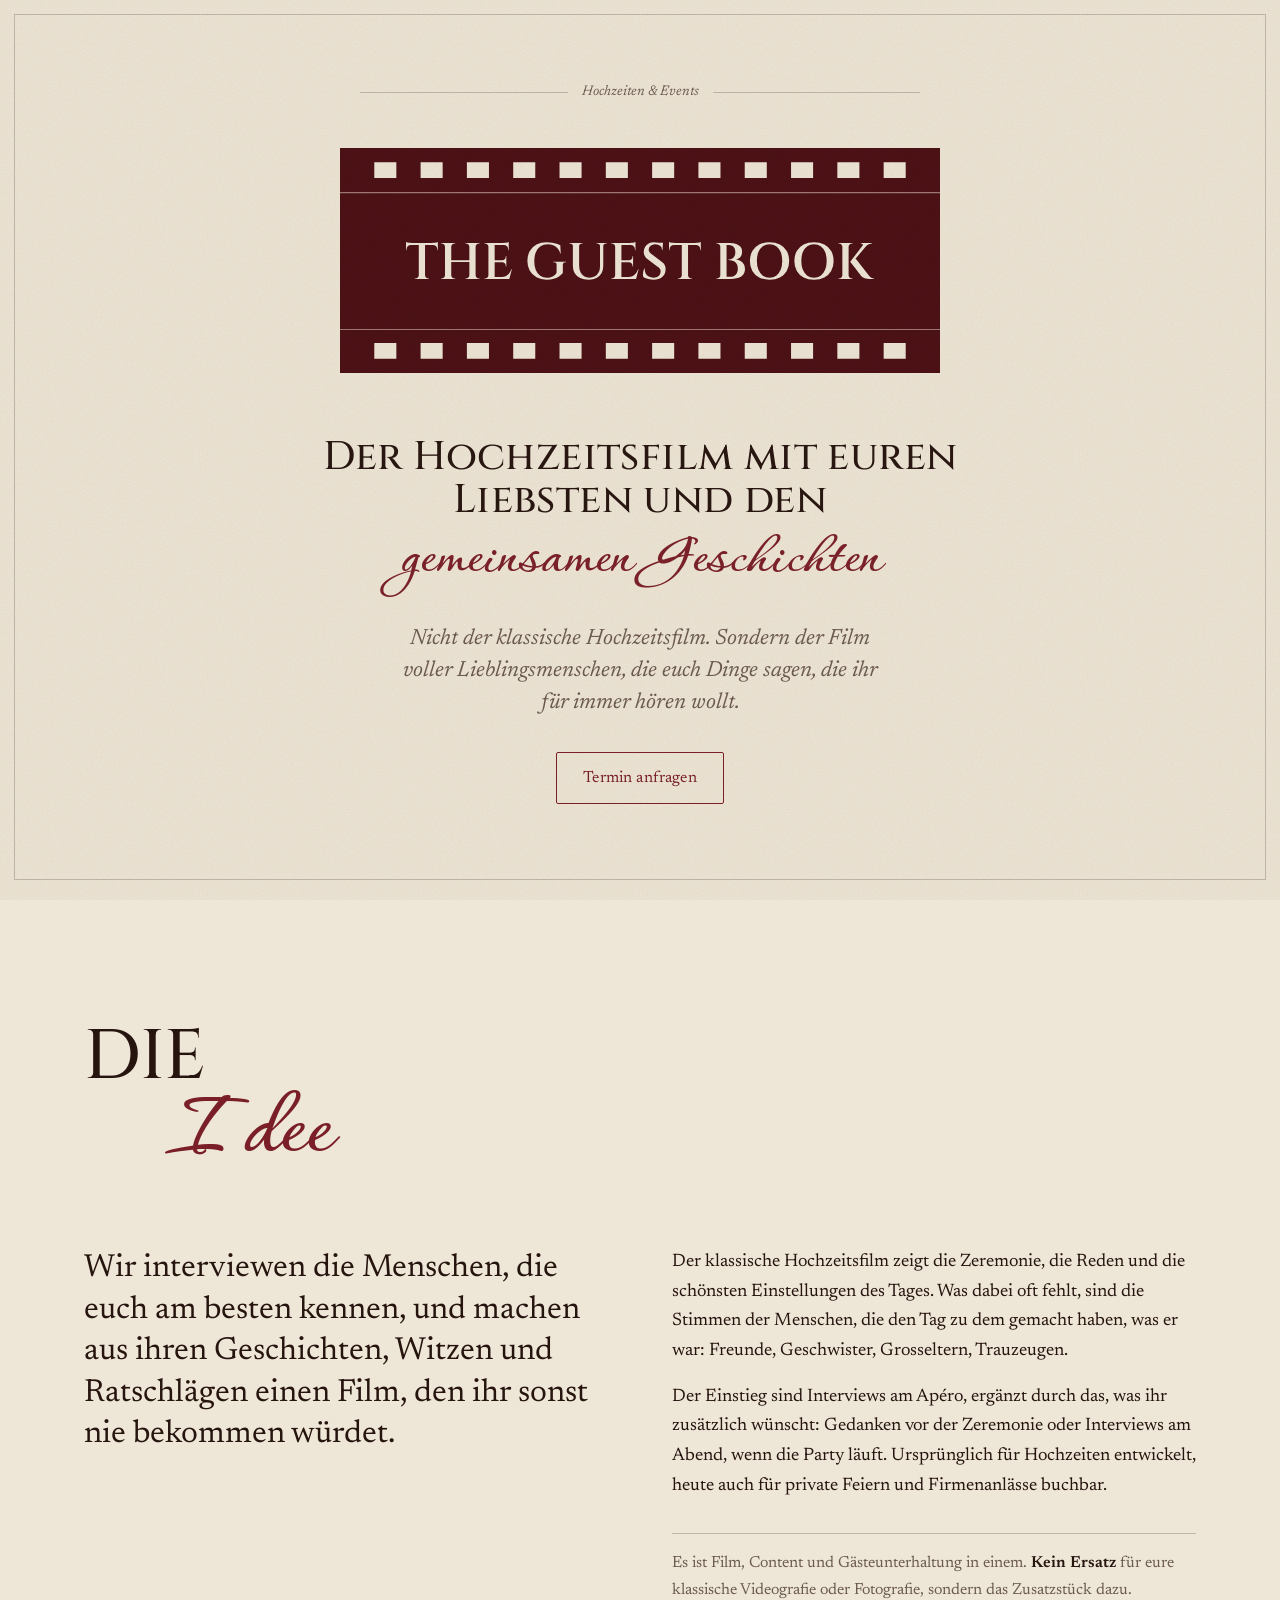
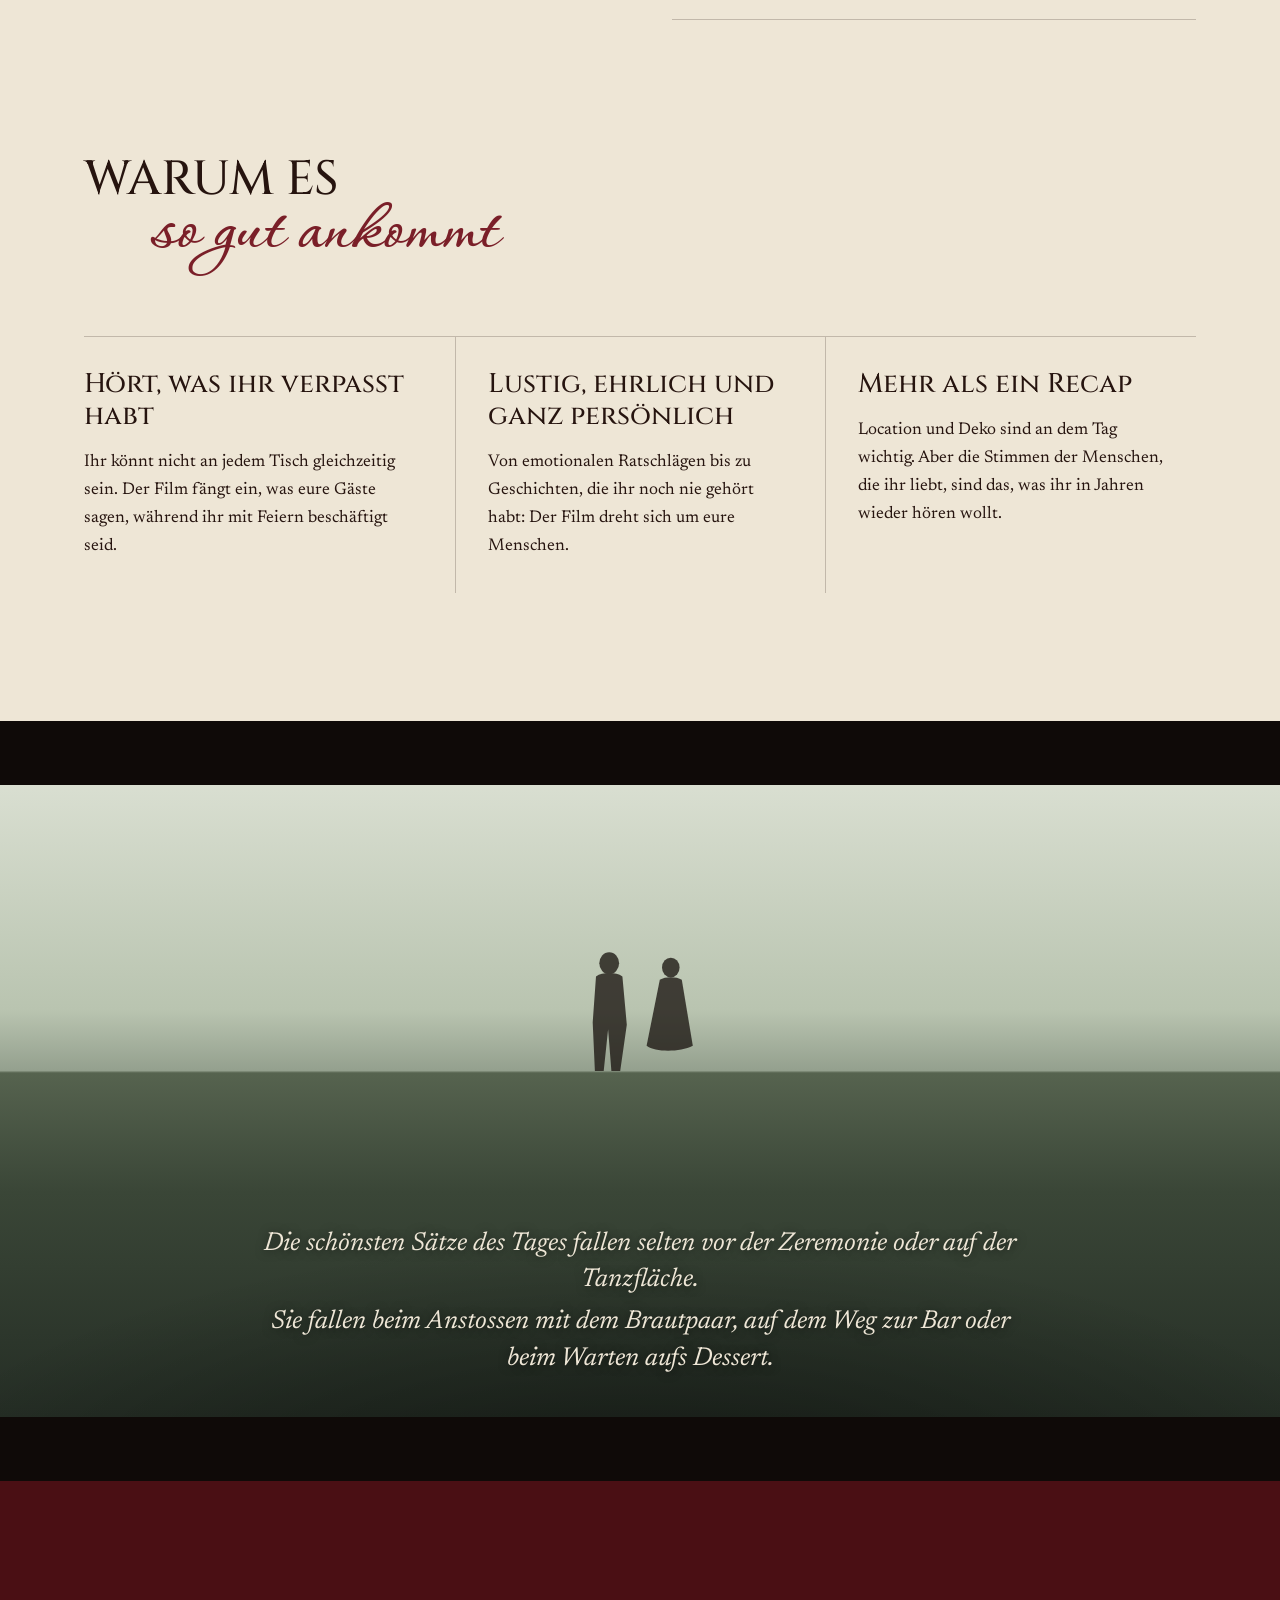
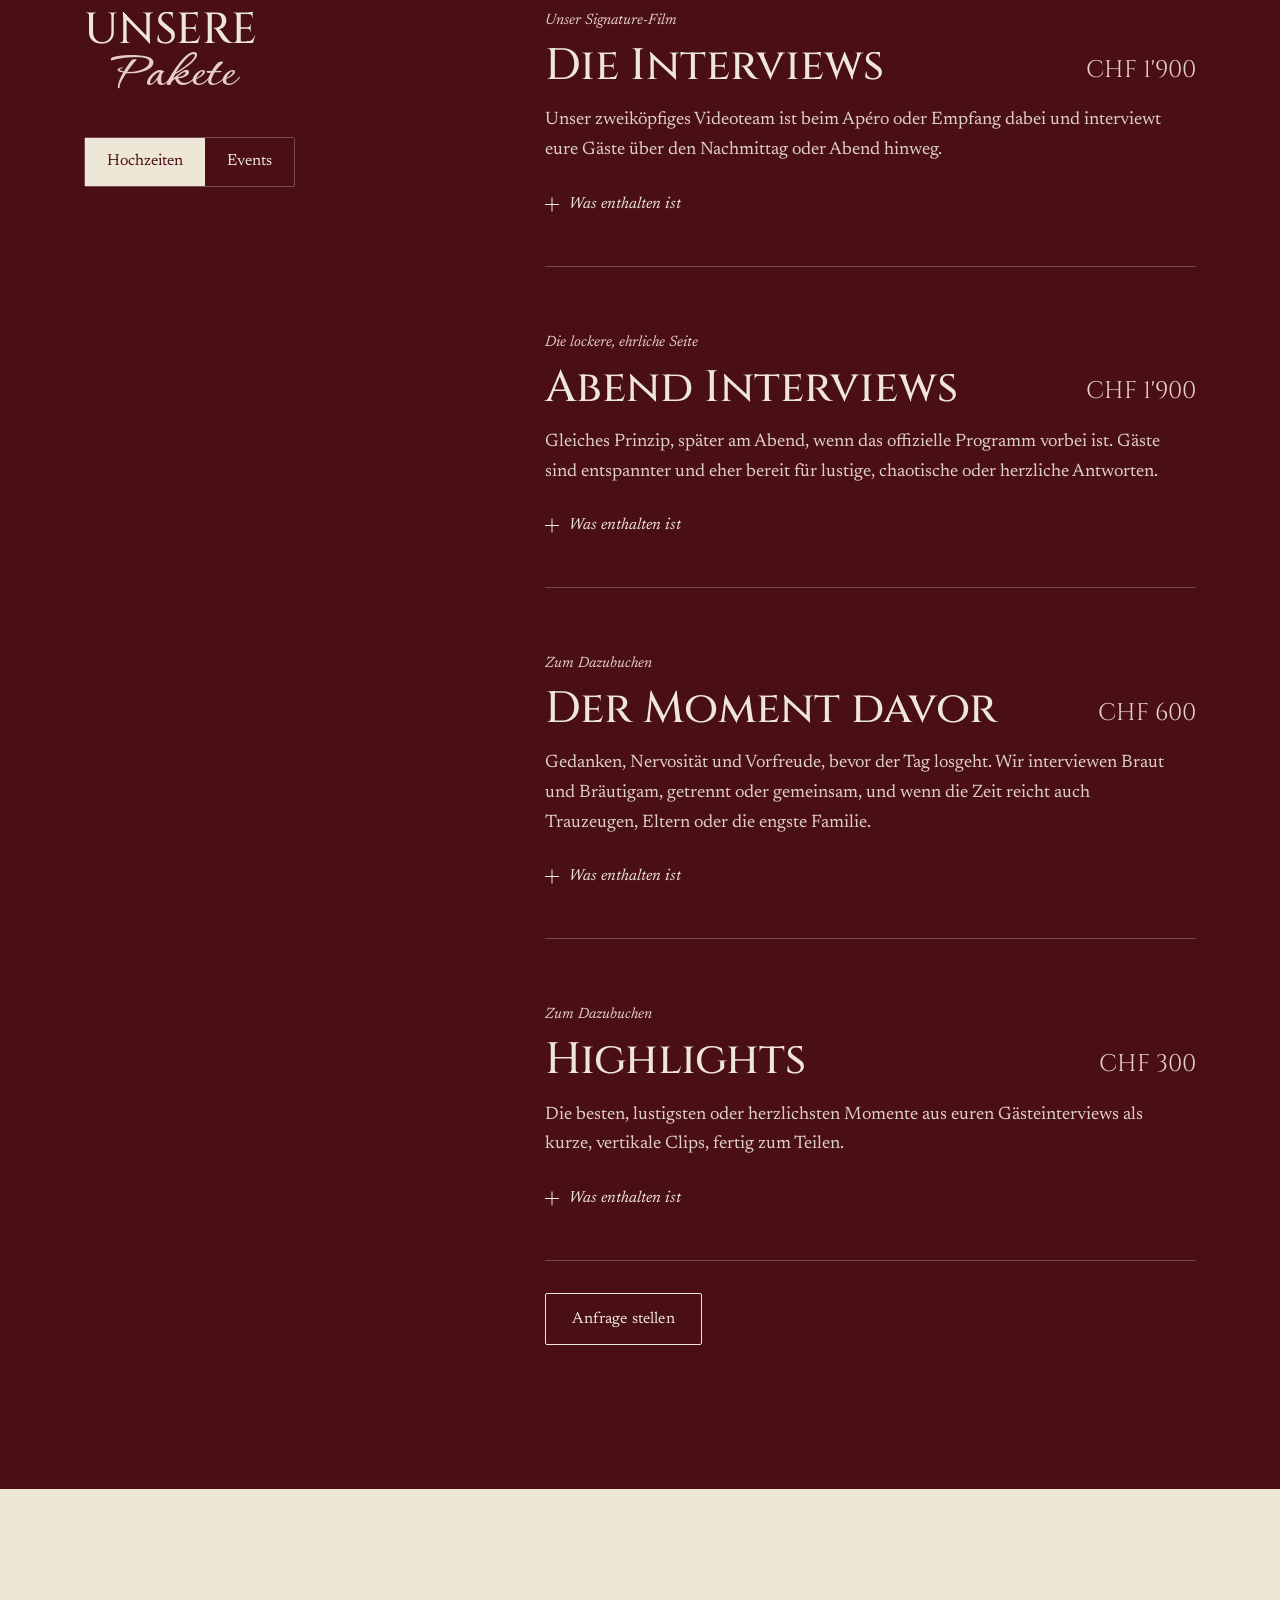
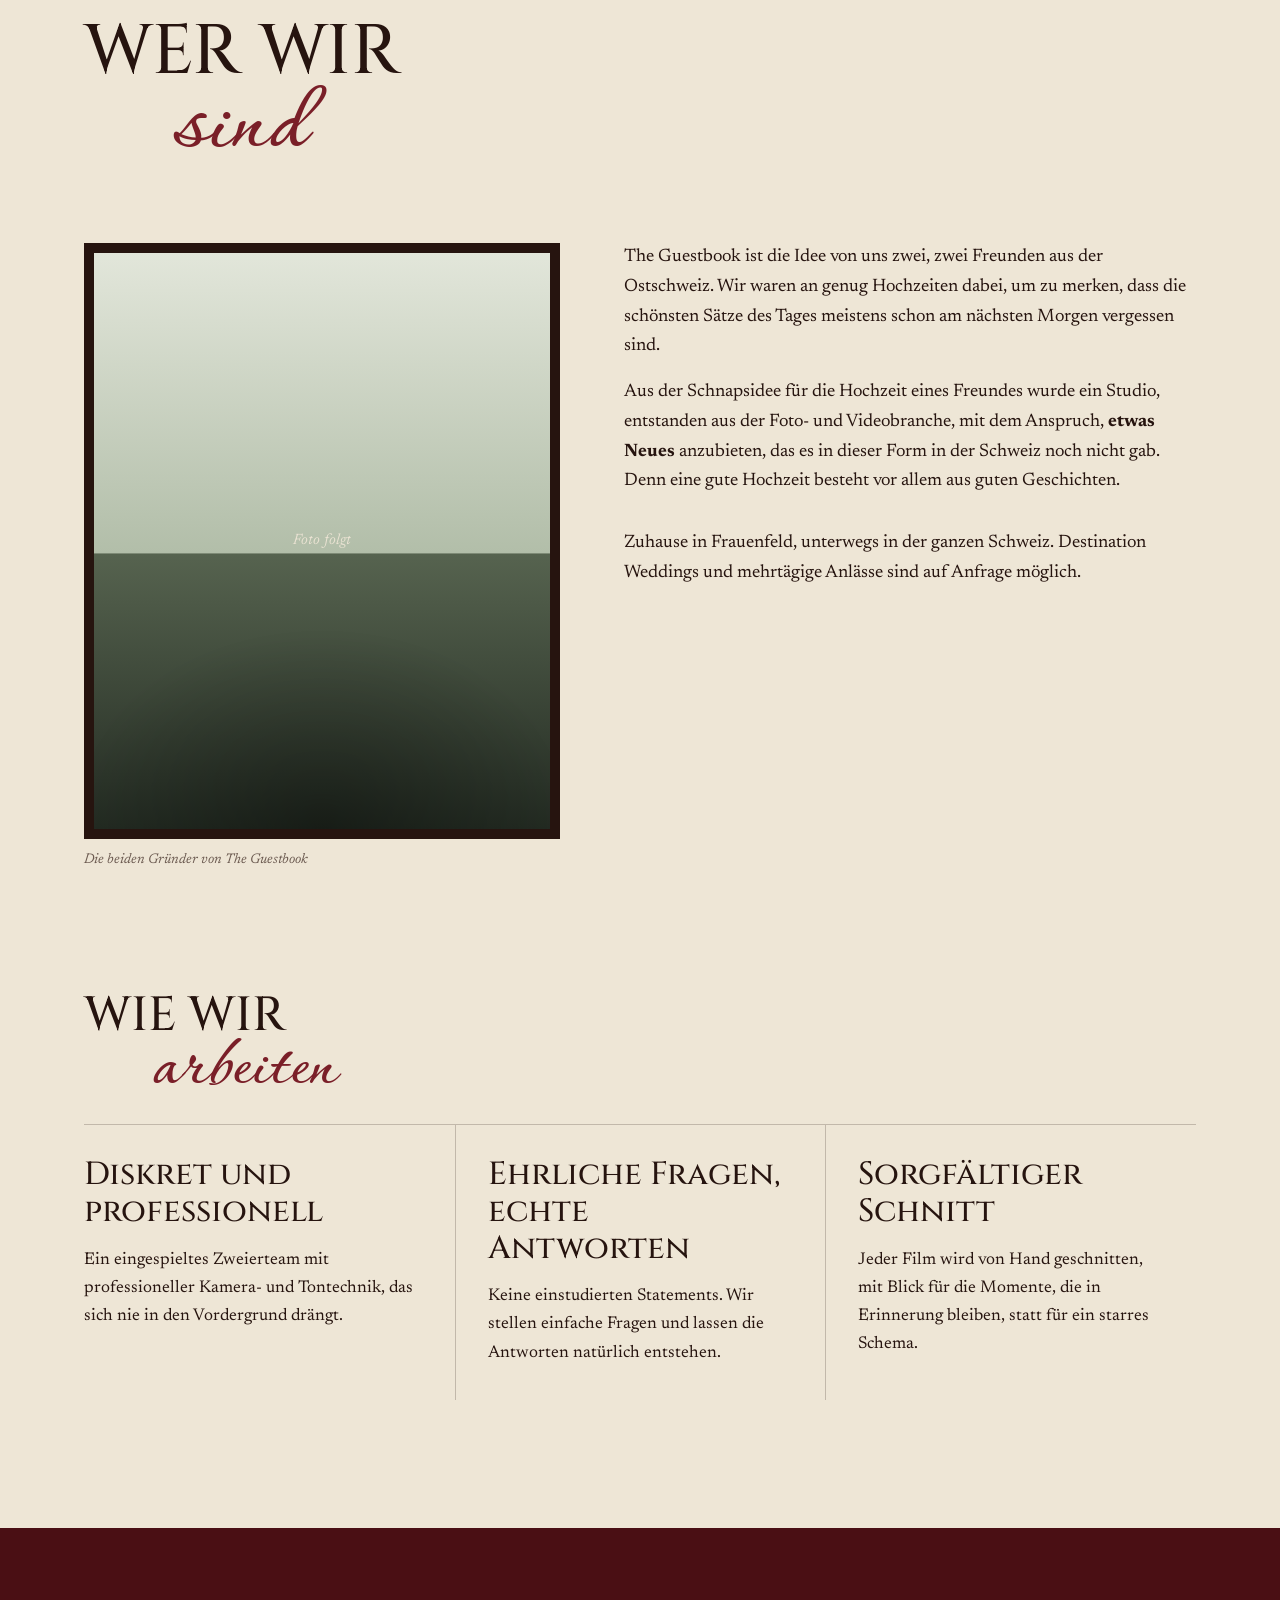
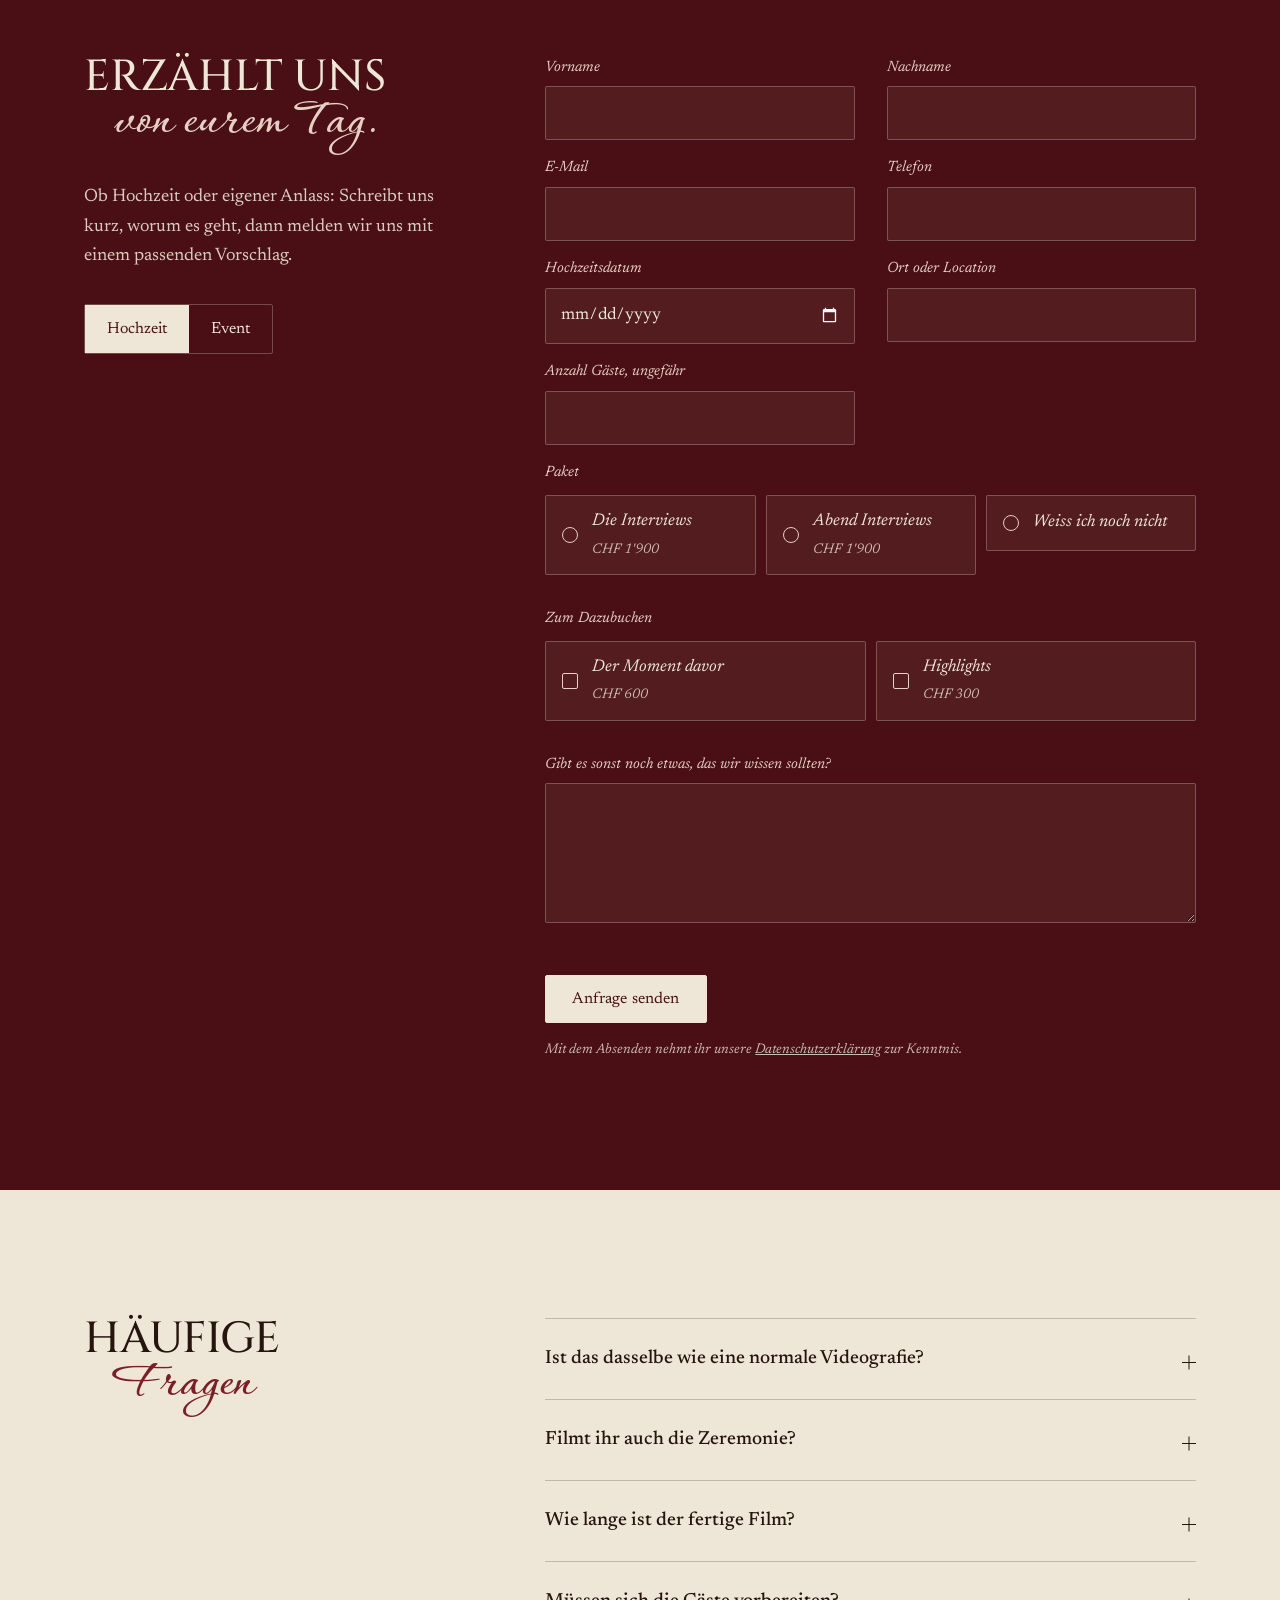
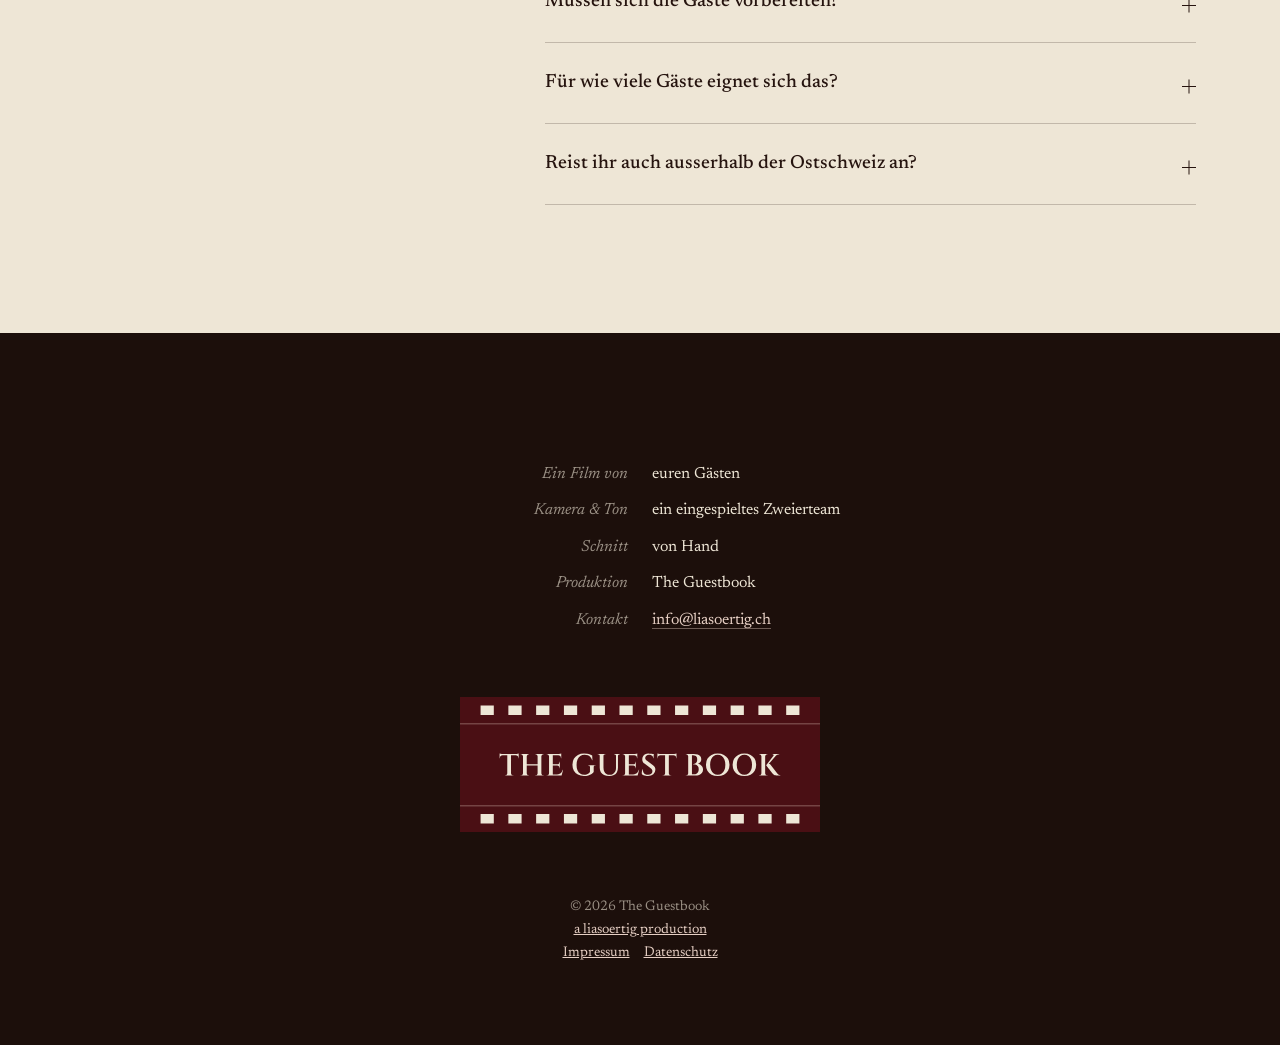
==== index.html @ ca5cf065 "d" ====
<!doctype html>
<html lang="de-CH">
<head>
<meta charset="utf-8">
<meta name="viewport" content="width=device-width, initial-scale=1, viewport-fit=cover">
<title>The Guestbook | Der Hochzeitsfilm mit euren Liebsten und den gemeinsamen Geschichten</title>
<meta name="description" content="Nicht der klassische Hochzeitsfilm. Sondern der Film voller Lieblingsmenschen, die euch Dinge sagen, die ihr für immer hören wollt. Gästeinterviews an Hochzeiten und Events aus Frauenfeld.">
<link rel="icon" href="/favicon.svg" type="image/svg+xml">
<link rel="icon" href="/favicon-32.png" type="image/png" sizes="32x32">
<link rel="apple-touch-icon" href="/apple-touch-icon.png">
<link rel="manifest" href="/site.webmanifest">
<meta name="theme-color" content="#4A0F14">
<link rel="canonical" href="https://theguestbook.ch/">
<script type="application/ld+json">{"@context": "https://schema.org", "@type": "ProfessionalService", "name": "The Guestbook", "description": "Gästeinterview-Filme für Hochzeiten und Events in der ganzen Schweiz.", "url": "https://theguestbook.ch/", "logo": "https://theguestbook.ch/logo-filmstreifen.svg", "image": "https://theguestbook.ch/og-image.png", "email": "info@liasoertig.ch", "telephone": "+41 79 932 95 26", "address": {"@type": "PostalAddress", "streetAddress": "Hanfäckerstrasse 10", "postalCode": "8500", "addressLocality": "Frauenfeld", "addressRegion": "TG", "addressCountry": "CH"}, "areaServed": {"@type": "Country", "name": "Schweiz"}, "priceRange": "CHF 300 bis 1'900", "founder": {"@type": "Person", "name": "Lias Oertig"}, "makesOffer": [{"@type": "Offer", "name": "Die Interviews", "price": "1900", "priceCurrency": "CHF"}, {"@type": "Offer", "name": "Abend Interviews", "price": "1900", "priceCurrency": "CHF"}, {"@type": "Offer", "name": "Der Moment davor", "price": "600", "priceCurrency": "CHF"}, {"@type": "Offer", "name": "Privates Event", "price": "1900", "priceCurrency": "CHF"}, {"@type": "Offer", "name": "Firmen Event", "price": "1900", "priceCurrency": "CHF"}, {"@type": "Offer", "name": "Highlights", "price": "300", "priceCurrency": "CHF"}]}</script>
<meta property="og:type" content="website">
<meta property="og:url" content="https://theguestbook.ch/">
<meta property="og:title" content="The Guestbook | Der Hochzeitsfilm mit euren Liebsten">
<meta property="og:description" content="Nicht der klassische Hochzeitsfilm. Sondern der Film voller Lieblingsmenschen, die euch Dinge sagen, die ihr für immer hören wollt.">
<meta property="og:image" content="https://theguestbook.ch/og-image.png">
<meta property="og:image:width" content="1200">
<meta property="og:image:height" content="630">
<meta property="og:image:alt" content="The Guestbook Logo, Filmstreifen in Bordeaux">
<meta name="twitter:card" content="summary_large_image">
<meta name="twitter:image" content="https://theguestbook.ch/og-image.png">
<style>
@font-face{font-family:"Cinzel";src:url("/fonts/cinzel.woff2") format("woff2");font-weight:400 900;font-style:normal;font-display:swap}
@font-face{font-family:"Corinthia";src:url("/fonts/corinthia-bold.woff2") format("woff2");font-weight:700;font-style:normal;font-display:swap}
@font-face{font-family:"Newsreader";src:url("/fonts/newsreader.woff2") format("woff2");font-weight:300 700;font-style:normal;font-display:swap}
@font-face{font-family:"Newsreader";src:url("/fonts/newsreader-italic.woff2") format("woff2");font-weight:300 700;font-style:italic;font-display:swap}
</style>
<style>
:root{
  --bordeaux:#4A0F14; --wein:#7A1F28; --papier:#EEE6D6; --papier-tief:#E2D6C0;
  --tinte:#26140F; --muted:#6B5A50; --moos:#5E6E5C; --salbei:#94A08E; --blush:#E6CFC4;
  --hairline:rgba(38,20,15,.22); --hairline-hell:rgba(238,230,214,.28);
  --himmel-oben:#B9C4B3; --abspann:#1C0F0B;
  --f-display:"Cinzel","Trajan Pro",Georgia,serif;
  --f-script:"Corinthia","Snell Roundhand",cursive;
  --f-text:"Newsreader",Georgia,serif;
  --s1:8px; --s2:16px; --s3:32px; --s4:64px; --s5:128px;
  --rand:clamp(24px,5vw,64px);
  box-sizing:border-box;
  padding-top:env(safe-area-inset-top,0px);
  padding-bottom:env(safe-area-inset-bottom,0px);
}
@media (prefers-color-scheme:dark){
  :root:not([data-theme="light"]){ --papier:#E8DFCD; --papier-tief:#DACDB5; }
}
:root[data-theme="dark"]{ --papier:#E8DFCD; --papier-tief:#DACDB5; }
*,*::before,*::after{box-sizing:inherit}
html{scroll-behavior:smooth;scroll-padding-top:env(safe-area-inset-top,0px);
  background:linear-gradient(to bottom,var(--bordeaux) 0 50%,var(--abspann) 50% 100%)}
/* Grundfarbe Bordeaux: Safari färbt damit die Statusleiste ein, auch ganz oben. Der Inhalt selbst liegt auf Papier */
body{margin:0;background:var(--bordeaux);color:var(--tinte);
  font-family:var(--f-text);font-size:18px;line-height:1.65;font-optical-sizing:auto;
  -webkit-font-smoothing:antialiased;text-rendering:optimizeLegibility}
main{background:var(--papier)}
img{max-width:100%;display:block}
a{color:inherit}
p{margin:0 0 var(--s2)}
:focus-visible{outline:2px solid var(--wein);outline-offset:3px}
.dunkel :focus-visible{outline-color:var(--blush)}
@media (prefers-reduced-motion:reduce){html{scroll-behavior:auto}*{animation:none!important;transition:none!important}}

/* Filmkorn über der ganzen Seite. Echtes Element statt body::after: Safari ordnet Pseudo-Elemente beim Prüfen des oberen Rands dem body zu und färbt die Statusleiste dann papierfarben statt bordeaux */
.korn{position:fixed;inset:0;pointer-events:none;z-index:50;opacity:.09;
  background-image:url("data:image/svg+xml,%3Csvg xmlns='http://www.w3.org/2000/svg' width='220' height='220'%3E%3Cfilter id='n'%3E%3CfeTurbulence type='fractalNoise' baseFrequency='.85' numOctaves='3' stitchTiles='stitch'/%3E%3CfeColorMatrix values='0 0 0 0 .15 0 0 0 0 .08 0 0 0 0 .06 0 0 0 .9 0'/%3E%3C/filter%3E%3Crect width='100%25' height='100%25' filter='url(%23n)'/%3E%3C/svg%3E");
}
@keyframes korn{0%{transform:translate(0,0)}25%{transform:translate(-3%,2%)}50%{transform:translate(2%,-3%)}75%{transform:translate(-2%,-1%)}100%{transform:translate(0,0)}}

.wrap{max-width:1180px;margin:0 auto;padding:0 var(--rand)}
.schmal{max-width:68ch}

/* Titel-System: Cinzel-Zeile plus Skript-Antwort */
.titel{margin:0 0 var(--s4);font-weight:inherit}
.titel .caps{display:block;font-family:var(--f-display);font-weight:500;text-transform:uppercase;
  font-size:clamp(30px,6.2vw,70px);line-height:1;letter-spacing:-.005em}
.titel .skript{display:block;font-family:var(--f-script);font-weight:400;color:var(--wein);
  font-size:clamp(48px,8.4vw,100px);line-height:1;margin-top:-.08em;padding-left:.9em}
.dunkel .titel .skript{color:var(--blush)}
.titel.mitte{text-align:center}.titel.mitte .skript{padding-left:0}

.label{font-style:italic;font-size:15px;color:var(--muted);margin:0 0 var(--s1)}
.dunkel .label{color:var(--blush)}
.dunkel{color:var(--papier)}

.btn{display:inline-flex;align-items:center;gap:var(--s1);min-height:48px;padding:12px 26px;border-radius:2px;
  font-family:var(--f-text);font-size:16px;letter-spacing:.01em;text-decoration:none;cursor:pointer;
  border:1px solid currentColor;background:transparent;color:var(--wein);transition:background .25s,color .25s}
.btn:hover{background:var(--wein);color:var(--papier);border-color:var(--wein)}
.dunkel .btn{color:var(--papier)}
.dunkel .btn:hover{background:var(--papier);color:var(--bordeaux);border-color:var(--papier)}
.btn.voll{background:var(--papier);color:var(--bordeaux);border-color:var(--papier)}
.btn.voll:hover{background:var(--blush);border-color:var(--blush)}

/* Navigation */
.nav{position:absolute;top:env(safe-area-inset-top,0px);left:0;right:0;z-index:5}
.nav .wrap{display:flex;align-items:center;justify-content:space-between;gap:var(--s2);padding-top:18px;padding-bottom:18px}
.nav-marke{font-family:var(--f-display);font-size:17px;text-decoration:none;color:var(--tinte);white-space:nowrap}
.nav-marke i{font-family:var(--f-script);font-style:normal;font-size:1.15em;color:var(--wein)}
.nav ul{list-style:none;display:flex;gap:clamp(14px,3vw,36px);margin:0;padding:0;font-size:15px}
.nav a{text-decoration:none}
.nav ul a{color:var(--tinte);padding:6px 0;border-bottom:1px solid transparent}
.nav ul a:hover{border-bottom-color:var(--tinte)}
@media (max-width:560px){.nav-marke{display:none}.nav .wrap{justify-content:center}}

/* Titelkarte */
.hero{position:relative;min-height:100svh;min-height:100vh;display:grid;grid-template-rows:1fr auto 1fr;overflow:hidden;
  background:
   radial-gradient(120% 70% at 50% 100%,rgba(0,0,0,.45),transparent 60%),
   linear-gradient(to bottom,var(--himmel-oben) 0%,var(--salbei) 44%,#8A9C8C 50%,#3B4230 50.2%,var(--moos) 68%,#1D2116 100%)}
@supports (min-height:100svh){.hero{min-height:100svh}}
.hero-himmel{align-self:end;text-align:center;padding:96px var(--rand) var(--s3)}
.hero-himmel .prod{font-style:italic;font-size:15px;color:#3F4A3E;margin:0 0 var(--s2)}
.hero h1{margin:0 auto;max-width:18ch;font-family:var(--f-display);font-weight:500;font-size:clamp(21px,3.6vw,40px);letter-spacing:.01em;
  line-height:1.08;color:var(--tinte)}
.hero-mitte{display:flex;flex-direction:column;align-items:center;padding:clamp(40px,7vh,72px) var(--rand) 0}
.lockup{position:relative;display:inline-block;font-size:clamp(50px,15vw,150px);line-height:1;color:var(--papier);margin:0}
.lockup .l-guest{font-family:var(--f-display);font-weight:500;letter-spacing:.015em;display:block}
.lockup .l-the{position:absolute;left:-.08em;top:-.42em;font-family:var(--f-script);font-size:.52em;color:var(--blush)}
.lockup .l-book{position:absolute;right:-.12em;bottom:-.5em;font-family:var(--f-script);font-size:.74em;color:var(--blush)}
.signatur{display:grid;grid-template-columns:1fr auto 1fr;align-items:center;gap:14px;width:min(100%,560px);
  margin-top:clamp(38px,6vw,64px);font-size:14px;color:rgba(238,230,214,.82);font-style:italic}
.signatur span.linie{height:1px;background:var(--hairline-hell)}
.hero-unten{align-self:end;text-align:center;padding:var(--s4) var(--rand) clamp(40px,8vh,80px)}
.untertitel{font-style:italic;color:var(--papier);font-size:clamp(17px,2.1vw,22px);line-height:1.45;max-width:40ch;margin:0 auto var(--s3);
  text-shadow:0 1px 12px rgba(0,0,0,.5)}
/* Die eine inszenierte Bewegung: Aufblende wie ein Filmanfang */
.auf{opacity:0;animation:aufblende 1.8s cubic-bezier(.2,.6,.2,1) forwards}
.auf.a2{animation-delay:.6s}.auf.a3{animation-delay:1.3s}.auf.a4{animation-delay:1.9s}
@keyframes aufblende{from{opacity:0;filter:blur(6px)}to{opacity:1;filter:blur(0)}}
@media (prefers-reduced-motion:reduce){.auf{opacity:1}}

/* Kapitel */
.kapitel{padding:clamp(80px,12vw,var(--s5)) 0}
.bordeaux{background:var(--bordeaux)}
.moos{background:var(--moos)}

.intro-raster{display:grid;gap:var(--s3) var(--s4);grid-template-columns:1fr}
@media (min-width:860px){.intro-raster{grid-template-columns:1fr 1fr}}
.gross{font-family:var(--f-text);font-size:clamp(23px,2.8vw,32px);line-height:1.3;font-weight:400;margin:0 0 var(--s3)}
.hinweis{margin-top:var(--s3);padding:var(--s2) 0;border-top:1px solid var(--hairline);border-bottom:1px solid var(--hairline);font-size:16px;color:var(--muted)}
.hinweis strong{color:var(--tinte);font-weight:600}

/* Filmstill mit Untertiteln */
.still{position:relative;min-height:min(92vh,760px);display:flex;align-items:flex-end;justify-content:center;overflow:hidden;
  background:
   radial-gradient(90% 60% at 50% 110%,rgba(0,0,0,.55),transparent 70%),
   linear-gradient(to bottom,#E2E6DA 0%,#B9C4B0 38%,#94A08E 46%,#56634F 46.3%,#3A4637 62%,#1F2720 100%)}
.still .rahmen{position:absolute;left:0;right:0;height:clamp(28px,6vw,64px);background:#0F0A08}
.still .rahmen.o{top:0}.still .rahmen.u{bottom:0}
.still .figuren{position:absolute;left:50%;top:46%;transform:translate(-50%,-100%);width:min(34vw,220px);opacity:.9}
.still .text{position:relative;text-align:center;padding:0 var(--rand) calc(clamp(28px,6vw,64px) + 34px);max-width:900px}
.still .text p{font-style:italic;color:var(--papier);font-size:clamp(18px,2.4vw,26px);line-height:1.4;margin:0 0 6px;text-shadow:0 1px 10px rgba(0,0,0,.55)}
.still .quelle{margin-top:var(--s2)!important;font-size:14px!important;color:rgba(238,230,214,.75)!important;font-style:normal!important}

/* Pakete */
.pakete-kopf{display:flex;flex-wrap:wrap;align-items:flex-end;justify-content:space-between;gap:var(--s3);margin-bottom:var(--s4)}
.pakete-kopf .titel{margin:0}
.paket{display:grid;grid-template-columns:1fr auto;gap:0 var(--s3);padding:var(--s3) 0 var(--s3);border-top:1px solid var(--hairline-hell)}
.paket:last-child{border-bottom:1px solid var(--hairline-hell)}
.paket .label{grid-column:1/-1}
.paket h3{margin:0;font-family:var(--f-display);font-weight:500;font-size:clamp(24px,4vw,44px);line-height:1.1}
.paket .preis{margin:0;align-self:end;font-family:var(--f-display);font-size:clamp(18px,2.2vw,24px);color:var(--blush);white-space:nowrap}
.paket .kern{grid-column:1/-1;margin:var(--s2) 0 0;max-width:62ch;color:rgba(238,230,214,.9)}
.paket details{grid-column:1/-1;margin-top:var(--s1)}
summary{cursor:pointer;list-style:none;display:inline-flex;align-items:center;gap:10px;font-style:italic;font-size:16px;padding:8px 0;min-height:44px}
summary::-webkit-details-marker{display:none}
summary .plus{position:relative;width:14px;height:14px;flex:none}
summary .plus::before,summary .plus::after{content:"";position:absolute;left:0;right:0;top:50%;height:1px;background:currentColor;transition:transform .3s}
summary .plus::after{transform:rotate(90deg)}
details[open] summary .plus::after{transform:rotate(0)}
.paket details p{max-width:62ch;color:rgba(238,230,214,.82);font-size:17px;margin:var(--s1) 0 0}
.paket-cta{margin-top:var(--s4)}

/* Drei Gründe */
.gruende{display:grid;gap:0;grid-template-columns:1fr;border-top:1px solid var(--hairline)}
@media (min-width:860px){.gruende{grid-template-columns:repeat(3,1fr);border-top:0}}
.grund{padding:var(--s3) 0;border-bottom:1px solid var(--hairline)}
@media (min-width:860px){.grund{padding:var(--s3) var(--s3) var(--s3) 0;border-bottom:0;border-top:1px solid var(--hairline)}
  .grund+.grund{padding-left:var(--s3);border-left:1px solid var(--hairline)}}
.grund h3{margin:0 0 var(--s2);font-family:var(--f-display);font-weight:500;font-size:clamp(22px,2.4vw,27px);line-height:1.18}
.grund p{font-size:17px;margin:0}
.dunkel .gruende,.dunkel .grund,.dunkel .grund+.grund{border-color:var(--hairline-hell)}
.dunkel .grund p{color:rgba(238,230,214,.85)}
.abschnitt-luft{margin-top:clamp(72px,10vw,120px)}

/* Über uns */
.ueber-raster{display:grid;gap:var(--s4);grid-template-columns:1fr}
@media (min-width:900px){.ueber-raster{grid-template-columns:5fr 6fr;align-items:start}}
.ueber h3{font-family:var(--f-display);font-weight:500;font-size:clamp(24px,2.8vw,32px);line-height:1.15;margin:0 0 var(--s2)}
.bildfeld{margin:0}
.bildfeld .bild{aspect-ratio:4/5;background:
  radial-gradient(80% 50% at 50% 100%,rgba(0,0,0,.35),transparent 70%),
  linear-gradient(to bottom,#E2E6DA,#B2BEA9 52%,#56634F 52.3%,#232B22);
  display:grid;place-items:center;color:rgba(238,230,214,.9);font-style:italic;font-size:15px;border:10px solid var(--tinte)}
.bildfeld figcaption{font-style:italic;font-size:14px;color:var(--muted);margin-top:10px}
.oval{display:inline-block;padding:4px 16px;border:1px solid var(--wein);border-radius:999px;color:var(--wein);font-style:italic;font-size:15px}

/* Fragen */
.fragen-raster{display:grid;gap:var(--s4);grid-template-columns:1fr}
@media (min-width:900px){.fragen-raster{grid-template-columns:1fr 1fr}}
.fragen h3{font-family:var(--f-script);font-weight:400;font-size:46px;line-height:1.05;color:var(--wein);margin:0 0 var(--s2)}
.frage{border-top:1px solid var(--hairline)}
.frage:last-child{border-bottom:1px solid var(--hairline)}
.frage summary{display:flex;justify-content:space-between;gap:var(--s2);width:100%;font-style:normal;font-size:18px;padding:14px 0;font-family:var(--f-text);font-weight:500}
.frage summary .plus{margin-top:6px}
.frage p{margin:0 0 var(--s2);font-size:17px;color:var(--muted);max-width:60ch}

/* Kontakt */
.formular{display:grid;gap:var(--s2) var(--s3);grid-template-columns:1fr;max-width:820px}
@media (min-width:700px){.formular{grid-template-columns:1fr 1fr}.formular .breit{grid-column:1/-1}}
.feld label{display:block;font-style:italic;font-size:15px;color:var(--blush);margin-bottom:6px}
.feld input,.feld select,.feld textarea{width:100%;font:inherit;font-size:17px;color:var(--papier);background:rgba(238,230,214,.06);
  border:1px solid var(--hairline-hell);border-radius:2px;padding:12px 14px;min-height:48px;-webkit-appearance:none;appearance:none}
.feld textarea{min-height:140px;resize:vertical}
.feld select{background-image:linear-gradient(45deg,transparent 50%,var(--blush) 50%),linear-gradient(135deg,var(--blush) 50%,transparent 50%);
  background-position:calc(100% - 20px) 50%,calc(100% - 14px) 50%;background-size:6px 6px;background-repeat:no-repeat;padding-right:40px}
.feld select option,.feld select optgroup{color:var(--tinte);background:var(--papier)}
.feld input:focus,.feld select:focus,.feld textarea:focus{outline:2px solid var(--blush);outline-offset:1px;border-color:transparent}
.feld input[type=date]{color-scheme:dark}
.senden{margin-top:var(--s1)}
.danke{display:none;max-width:820px;padding:var(--s3) 0;border-top:1px solid var(--hairline-hell);border-bottom:1px solid var(--hairline-hell)}
.danke p{font-family:var(--f-script);font-size:clamp(42px,6vw,64px);line-height:1.1;color:var(--blush);margin:0}
.gesendet .formular{display:none}.gesendet .danke{display:block}

/* Abspann */
.abspann{background:var(--abspann);color:var(--papier);padding:clamp(80px,12vw,var(--s5)) 0 var(--s4);text-align:center}
.credits{display:grid;grid-template-columns:1fr 1fr;gap:10px 24px;max-width:560px;margin:0 auto var(--s4);font-size:16px}
.credits dt{text-align:right;font-style:italic;color:rgba(238,230,214,.6)}
.credits dd{margin:0;text-align:left}
.abspann .lockup{font-size:clamp(54px,12vw,96px);margin:var(--s3) 0 var(--s4)}
.abspann .fuss{font-size:14px;color:rgba(238,230,214,.6)}
.abspann .fuss a{color:var(--blush)}
/* Corinthia nur im kräftigen Schnitt verwenden */
.titel .skript,.lockup .l-the,.lockup .l-book,.nav-marke i,.fragen h3,.danke p{font-weight:700}
/* Umschalter Hochzeiten / Events */
.umschalter{display:inline-flex;border:1px solid var(--hairline-hell);border-radius:2px;margin:0 0 var(--s4)}
.umschalter button{font:inherit;font-size:16px;color:var(--papier);background:transparent;border:0;padding:10px 22px;min-height:48px;cursor:pointer;transition:background .25s,color .25s}
.umschalter button[aria-pressed="true"]{background:var(--papier);color:var(--bordeaux)}
.gruppe[hidden]{display:none}
.pakete-bereich{transition:background-color .6s ease}
.pakete-bereich.moos{background:var(--moos)}
.pakete-bereich.moos .umschalter button[aria-pressed="true"]{color:var(--moos)}
.fragen-liste{max-width:820px}
.logo-streifen{display:block;height:auto;max-width:100%}
.logo-hero{width:min(86vw,520px)}
.logo-fuss{width:min(72vw,360px);margin:var(--s3) auto var(--s4)}
.logo-nav{width:96px}
.wahlgruppe{border:0;padding:0;margin:0;min-width:0}
.wahlgruppe legend{font-style:italic;font-size:15px;color:var(--blush);margin-bottom:10px;padding:0}
.wahlgruppe legend small{font-size:14px;opacity:.8}
.wahl-titel{font-size:14px;color:rgba(238,230,214,.7);margin:6px 0 8px}
.wahlen{display:grid;grid-template-columns:repeat(auto-fit,minmax(200px,1fr));gap:10px;margin-bottom:10px}
.wahl{position:relative;display:flex;cursor:pointer}.wahl span{flex:1}
.wahl input{position:absolute;opacity:0;width:1px;height:1px}
.wahl span{display:flex;flex-direction:column;gap:2px;min-height:56px;justify-content:center;padding:12px 14px 12px 46px;border:1px solid var(--hairline-hell);border-radius:2px;
  background:rgba(238,230,214,.06);color:var(--papier);font-size:17px;position:relative;transition:background .2s,color .2s,border-color .2s}
.wahl small{font-size:14px;font-style:italic;opacity:.8}
.wahl span::before{content:"";position:absolute;left:16px;top:50%;width:16px;height:16px;margin-top:-8px;border:1px solid var(--blush)}
.wahl span.rund::before{border-radius:50%}
.wahl span.eckig::before{border-radius:2px}
.wahl input:checked+span{background:var(--papier);color:var(--bordeaux);border-color:var(--papier)}
.wahl input:checked+span::before{background:var(--bordeaux);border-color:var(--bordeaux);box-shadow:inset 0 0 0 3px var(--papier)}
.wahl input:focus-visible+span{outline:2px solid var(--blush);outline-offset:2px}
.wahl.aus,.wahlgruppe.aus,.wahl[hidden],.feld[hidden]{display:none}
.kontakt-bereich{transition:background-color .6s ease}
.kontakt-bereich.moos{background:var(--moos)}
.kontakt-bereich.moos .umschalter button[aria-pressed="true"]{color:var(--moos)}
/* Header ohne Bild: Titelkarte auf Papier */
.hero{background:var(--papier);display:flex;flex-direction:column;justify-content:center;align-items:center;padding:104px 0 72px}
.hero::after{content:"";position:absolute;top:calc(env(safe-area-inset-top,0px) + 14px);left:14px;right:14px;bottom:14px;border:1px solid var(--hairline);pointer-events:none}
.hero-mitte{padding:0 var(--rand)}
.hero-himmel{align-self:auto;padding:clamp(40px,7vh,64px) var(--rand) var(--s2)}
.hero-unten{align-self:auto;padding:var(--s2) var(--rand) 0}
.hero .untertitel{color:var(--muted);text-shadow:none}
.hero .signatur{color:var(--muted)}
.hero .signatur span.linie{background:var(--hairline)}
.hero .lockup{color:var(--tinte)}
.hero .lockup .l-the,.hero .lockup .l-book{color:var(--wein)}
/* Intro: Filmband läuft durch und wird zum Logo. Nur transform, clip-path und opacity */
#intro{display:none;position:fixed;inset:0;z-index:200;cursor:pointer}
html.intro #intro{display:block}
#intro .intro-grund{position:absolute;inset:0;background:var(--papier)}
#intro .intro-clip{position:absolute;left:0;top:0;overflow:hidden;visibility:hidden;transform-origin:0 0;will-change:transform}
#intro-band{position:absolute;left:0;top:0;transform-origin:0 0;will-change:transform}
html.intro .auf{animation-play-state:paused}
html.intro-ende .hero-mitte{animation:none;opacity:1;filter:none}
html.intro-ende .hero-mitte .signatur{animation:aufblende .9s cubic-bezier(.2,.6,.2,1) both}
html.intro-ende .auf.a3{animation-delay:.15s}html.intro-ende .auf.a4{animation-delay:.3s}
/* Filmband: wächst beim Scrollen aus dem Header-Logo. Nur transform, clip-path und opacity, damit es flüssig läuft */
#band{position:fixed;inset:0;z-index:40;pointer-events:none;visibility:hidden;overflow:hidden}
#band .kappe{position:absolute;left:0;top:0;width:100vw;height:env(safe-area-inset-top,0px);background:var(--bordeaux);opacity:0;transform-origin:50% 0;will-change:transform,opacity}
#band .streifen{position:fixed;left:0;top:0;width:100vw;height:64px;background-color:var(--bordeaux);pointer-events:auto;cursor:pointer;
  overflow:hidden;transform-origin:50% 50%;will-change:transform}
#band .innen{position:absolute;inset:0;transform-origin:50% 50%;will-change:transform}
#band .loecher{position:absolute;top:0;bottom:0;left:-13.17px;right:-13.17px;will-change:transform;
  --hh:4.48px;--hw:6.272px;--pitch:13.17px;--r:4.032px;--a:3.45px;--b:9.72px;
  background-image:linear-gradient(to right,transparent var(--a),var(--papier) var(--a),var(--papier) var(--b),transparent var(--b)),linear-gradient(to right,transparent var(--a),var(--papier) var(--a),var(--papier) var(--b),transparent var(--b));
  background-size:var(--pitch) var(--hh),var(--pitch) var(--hh);background-repeat:repeat-x;
  background-position:calc(50% + var(--pitch) / 2) var(--r),calc(50% + var(--pitch) / 2) calc(100% - var(--r))}
.band-linie{position:absolute;left:0;right:0;height:.5px;background:var(--blush);opacity:.55}
.band-linie.o{top:12.54px}.band-linie.u{bottom:12.54px}
.band-text{position:absolute;top:0;left:50%;height:64px;width:170.67px;margin-left:-85.33px}
#safe-probe{position:absolute;top:0;left:0;height:0;padding-top:env(safe-area-inset-top,0px);visibility:hidden}
html{scroll-padding-top:calc(env(safe-area-inset-top,0px) + 72px)}
/* Bordeaux hinter der Statusleiste, immer: Safari (iOS 26) prüft wenige Pixel unter dem oberen Rand, welches Element getroffen würde,
   und färbt die Statusleiste mit der Farbe des ersten fixierten Elements. Diese Fläche liegt oberhalb der Seite und ragt 10 px in den
   sichtbaren Bereich, damit Safari sie trifft. Diese 10 px sind ein durchsichtiger Rand (background-clip), sichtbar endet das Bordeaux genau an der Statusleiste.
   Darum antippbar (ohne pointer-events:none). Liegt unter dem Band (z-index 39) */
#statusleiste{position:fixed;top:-160px;left:0;right:0;box-sizing:border-box;height:calc(170px + env(safe-area-inset-top,0px));border-bottom:10px solid transparent;background-clip:padding-box;background-color:var(--bordeaux);z-index:39;cursor:pointer}
@media (min-width:1000px){#statusleiste{height:calc(160px + env(safe-area-inset-top,0px));border-bottom:0}}/* Desktop: nichts im sichtbaren Bereich */
.uebertitel{margin:0 0 var(--s2);font-family:var(--f-text);font-style:italic;font-weight:400;font-size:clamp(20px,2.2vw,24px);color:var(--wein)}
/* Desktop: zweispaltig mit stehender linker Spalte */
.zweispaltig{display:grid;grid-template-columns:1fr}
@media (min-width:1000px){
  .wrap{max-width:1240px}
  .zweispaltig{grid-template-columns:minmax(300px,4fr) 7fr;gap:clamp(56px,7vw,112px);align-items:start}
  .spalte-links{position:sticky;top:calc(env(safe-area-inset-top,0px) + 64px + 56px)}
  .spalte-links .titel{margin-bottom:var(--s3)}
  .spalte-links .titel .caps{font-size:clamp(30px,3.4vw,54px)}
  .spalte-links .titel .skript{font-size:clamp(40px,4.4vw,70px);padding-left:.5em}
  .spalte-links .umschalter{margin-bottom:0}
  .spalte-links .schmal{margin-bottom:var(--s3)!important}
  .kontakt-bereich .formular{max-width:none}
  .fragen-liste{max-width:none}
  .fragen .frage summary{font-size:19px;padding:18px 0}
  .hero h1{max-width:26ch}
  .logo-hero{width:min(60vw,600px)}
  .paket{padding:var(--s4) 0 var(--s3)}
  .paket:first-child{padding-top:0;border-top:0}
  .spalte-rechts .paket-cta{margin-top:var(--s3)}
}
/* Events auf Salbei #5E6E5C */
.moos .label,.moos .paket .preis,.moos .titel .skript,.moos .feld label,.moos .wahlgruppe legend{color:#DCE3D2}
/* Header: Signatur über dem Logo, breiterer Slogan */
.hero .signatur{margin-top:0;margin-bottom:clamp(24px,5vw,44px)}
.hero h1{max-width:min(100%,30ch)}
.hero-himmel{padding-left:clamp(16px,4vw,64px);padding-right:clamp(16px,4vw,64px)}
.hero h1 em{display:block;margin-top:.12em;font-family:var(--f-script);font-weight:700;font-style:normal;color:var(--wein);font-size:1.55em;line-height:1;letter-spacing:0;text-transform:none}
.hero{justify-content:flex-start;padding-top:clamp(52px,9vh,110px);padding-bottom:clamp(64px,10vh,110px);min-height:0!important}
/* Wie geht es weiter */
.ablauf{margin-top:var(--s3);margin-bottom:0}
.ablauf-titel{font-style:italic;font-size:17px;margin:0 0 var(--s2)}
.ablauf ol{list-style:none;margin:0;padding:0;display:grid;gap:14px}
.ablauf li{display:grid;grid-template-columns:30px 1fr;gap:12px;align-items:start;font-size:16px;line-height:1.5}
.ablauf .nr{width:30px;height:30px;display:grid;place-items:center;border:1px solid currentColor;border-radius:50%;font-family:var(--f-display);font-size:13px;opacity:.85}
.ablauf strong{display:block;font-weight:600}
.dunkel .ablauf li span:last-child{color:rgba(238,230,214,.88)}
.dunkel .ablauf strong{color:var(--papier)}
.dunkel .ablauf-titel{color:var(--blush)}
.abspann .credits a{color:var(--blush);text-decoration:none;border-bottom:1px solid rgba(230,207,196,.4)}
@media (min-width:1000px){.ablauf{margin-bottom:0}}
.form-hinweis{margin:0;font-size:14px;font-style:italic;opacity:.8}.form-hinweis a{color:inherit}
.danke-sub{display:block;font-style:italic;opacity:.85;margin-top:6px}
.danke p.ablauf-titel{font-family:var(--f-text);font-weight:400;font-style:italic;font-size:17px;line-height:1.4;color:inherit;opacity:.85;margin-bottom:var(--s2)}
</style>
<script>
/* Intro nur beim ersten Besuch pro Sitzung, ganz oben auf der Seite und ohne «Bewegung reduzieren» */
(function(){try{
  if(matchMedia('(prefers-reduced-motion: reduce)').matches||location.hash||sessionStorage.getItem('tgb-intro'))return;
  document.documentElement.classList.add('intro');
}catch(e){}})();
</script>
</head>
<body>
<div id="intro" aria-hidden="true"><div class="intro-grund"></div><div class="intro-clip"><svg id="intro-band" width="4320" height="120" viewBox="-2000 0 4320 120"><rect x="-2000" width="4320" height="120" fill="#4A0F14"/><g id="intro-loecher"><path fill="#EEE6D6" d="M-2204.38 7.56h11.76v8.40h-11.76zM-2204.38 104.04h11.76v8.40h-11.76zM-2179.69 7.56h11.76v8.40h-11.76zM-2179.69 104.04h11.76v8.40h-11.76zM-2154.99 7.56h11.76v8.40h-11.76zM-2154.99 104.04h11.76v8.40h-11.76zM-2130.29 7.56h11.76v8.40h-11.76zM-2130.29 104.04h11.76v8.40h-11.76zM-2105.60 7.56h11.76v8.40h-11.76zM-2105.60 104.04h11.76v8.40h-11.76zM-2080.90 7.56h11.76v8.40h-11.76zM-2080.90 104.04h11.76v8.40h-11.76zM-2056.20 7.56h11.76v8.40h-11.76zM-2056.20 104.04h11.76v8.40h-11.76zM-2031.51 7.56h11.76v8.40h-11.76zM-2031.51 104.04h11.76v8.40h-11.76zM-2006.81 7.56h11.76v8.40h-11.76zM-2006.81 104.04h11.76v8.40h-11.76zM-1982.12 7.56h11.76v8.40h-11.76zM-1982.12 104.04h11.76v8.40h-11.76zM-1957.42 7.56h11.76v8.40h-11.76zM-1957.42 104.04h11.76v8.40h-11.76zM-1932.72 7.56h11.76v8.40h-11.76zM-1932.72 104.04h11.76v8.40h-11.76zM-1908.03 7.56h11.76v8.40h-11.76zM-1908.03 104.04h11.76v8.40h-11.76zM-1883.33 7.56h11.76v8.40h-11.76zM-1883.33 104.04h11.76v8.40h-11.76zM-1858.63 7.56h11.76v8.40h-11.76zM-1858.63 104.04h11.76v8.40h-11.76zM-1833.94 7.56h11.76v8.40h-11.76zM-1833.94 104.04h11.76v8.40h-11.76zM-1809.24 7.56h11.76v8.40h-11.76zM-1809.24 104.04h11.76v8.40h-11.76zM-1784.54 7.56h11.76v8.40h-11.76zM-1784.54 104.04h11.76v8.40h-11.76zM-1759.85 7.56h11.76v8.40h-11.76zM-1759.85 104.04h11.76v8.40h-11.76zM-1735.15 7.56h11.76v8.40h-11.76zM-1735.15 104.04h11.76v8.40h-11.76zM-1710.46 7.56h11.76v8.40h-11.76zM-1710.46 104.04h11.76v8.40h-11.76zM-1685.76 7.56h11.76v8.40h-11.76zM-1685.76 104.04h11.76v8.40h-11.76zM-1661.06 7.56h11.76v8.40h-11.76zM-1661.06 104.04h11.76v8.40h-11.76zM-1636.37 7.56h11.76v8.40h-11.76zM-1636.37 104.04h11.76v8.40h-11.76zM-1611.67 7.56h11.76v8.40h-11.76zM-1611.67 104.04h11.76v8.40h-11.76zM-1586.97 7.56h11.76v8.40h-11.76zM-1586.97 104.04h11.76v8.40h-11.76zM-1562.28 7.56h11.76v8.40h-11.76zM-1562.28 104.04h11.76v8.40h-11.76zM-1537.58 7.56h11.76v8.40h-11.76zM-1537.58 104.04h11.76v8.40h-11.76zM-1512.88 7.56h11.76v8.40h-11.76zM-1512.88 104.04h11.76v8.40h-11.76zM-1488.19 7.56h11.76v8.40h-11.76zM-1488.19 104.04h11.76v8.40h-11.76zM-1463.49 7.56h11.76v8.40h-11.76zM-1463.49 104.04h11.76v8.40h-11.76zM-1438.80 7.56h11.76v8.40h-11.76zM-1438.80 104.04h11.76v8.40h-11.76zM-1414.10 7.56h11.76v8.40h-11.76zM-1414.10 104.04h11.76v8.40h-11.76zM-1389.40 7.56h11.76v8.40h-11.76zM-1389.40 104.04h11.76v8.40h-11.76zM-1364.71 7.56h11.76v8.40h-11.76zM-1364.71 104.04h11.76v8.40h-11.76zM-1340.01 7.56h11.76v8.40h-11.76zM-1340.01 104.04h11.76v8.40h-11.76zM-1315.31 7.56h11.76v8.40h-11.76zM-1315.31 104.04h11.76v8.40h-11.76zM-1290.62 7.56h11.76v8.40h-11.76zM-1290.62 104.04h11.76v8.40h-11.76zM-1265.92 7.56h11.76v8.40h-11.76zM-1265.92 104.04h11.76v8.40h-11.76zM-1241.22 7.56h11.76v8.40h-11.76zM-1241.22 104.04h11.76v8.40h-11.76zM-1216.53 7.56h11.76v8.40h-11.76zM-1216.53 104.04h11.76v8.40h-11.76zM-1191.83 7.56h11.76v8.40h-11.76zM-1191.83 104.04h11.76v8.40h-11.76zM-1167.14 7.56h11.76v8.40h-11.76zM-1167.14 104.04h11.76v8.40h-11.76zM-1142.44 7.56h11.76v8.40h-11.76zM-1142.44 104.04h11.76v8.40h-11.76zM-1117.74 7.56h11.76v8.40h-11.76zM-1117.74 104.04h11.76v8.40h-11.76zM-1093.05 7.56h11.76v8.40h-11.76zM-1093.05 104.04h11.76v8.40h-11.76zM-1068.35 7.56h11.76v8.40h-11.76zM-1068.35 104.04h11.76v8.40h-11.76zM-1043.65 7.56h11.76v8.40h-11.76zM-1043.65 104.04h11.76v8.40h-11.76zM-1018.96 7.56h11.76v8.40h-11.76zM-1018.96 104.04h11.76v8.40h-11.76zM-994.26 7.56h11.76v8.40h-11.76zM-994.26 104.04h11.76v8.40h-11.76zM-969.56 7.56h11.76v8.40h-11.76zM-969.56 104.04h11.76v8.40h-11.76zM-944.87 7.56h11.76v8.40h-11.76zM-944.87 104.04h11.76v8.40h-11.76zM-920.17 7.56h11.76v8.40h-11.76zM-920.17 104.04h11.76v8.40h-11.76zM-895.48 7.56h11.76v8.40h-11.76zM-895.48 104.04h11.76v8.40h-11.76zM-870.78 7.56h11.76v8.40h-11.76zM-870.78 104.04h11.76v8.40h-11.76zM-846.08 7.56h11.76v8.40h-11.76zM-846.08 104.04h11.76v8.40h-11.76zM-821.39 7.56h11.76v8.40h-11.76zM-821.39 104.04h11.76v8.40h-11.76zM-796.69 7.56h11.76v8.40h-11.76zM-796.69 104.04h11.76v8.40h-11.76zM-771.99 7.56h11.76v8.40h-11.76zM-771.99 104.04h11.76v8.40h-11.76zM-747.30 7.56h11.76v8.40h-11.76zM-747.30 104.04h11.76v8.40h-11.76zM-722.60 7.56h11.76v8.40h-11.76zM-722.60 104.04h11.76v8.40h-11.76zM-697.90 7.56h11.76v8.40h-11.76zM-697.90 104.04h11.76v8.40h-11.76zM-673.21 7.56h11.76v8.40h-11.76zM-673.21 104.04h11.76v8.40h-11.76zM-648.51 7.56h11.76v8.40h-11.76zM-648.51 104.04h11.76v8.40h-11.76zM-623.82 7.56h11.76v8.40h-11.76zM-623.82 104.04h11.76v8.40h-11.76zM-599.12 7.56h11.76v8.40h-11.76zM-599.12 104.04h11.76v8.40h-11.76zM-574.42 7.56h11.76v8.40h-11.76zM-574.42 104.04h11.76v8.40h-11.76zM-549.73 7.56h11.76v8.40h-11.76zM-549.73 104.04h11.76v8.40h-11.76zM-525.03 7.56h11.76v8.40h-11.76zM-525.03 104.04h11.76v8.40h-11.76zM-500.33 7.56h11.76v8.40h-11.76zM-500.33 104.04h11.76v8.40h-11.76zM-475.64 7.56h11.76v8.40h-11.76zM-475.64 104.04h11.76v8.40h-11.76zM-450.94 7.56h11.76v8.40h-11.76zM-450.94 104.04h11.76v8.40h-11.76zM-426.24 7.56h11.76v8.40h-11.76zM-426.24 104.04h11.76v8.40h-11.76zM-401.55 7.56h11.76v8.40h-11.76zM-401.55 104.04h11.76v8.40h-11.76zM-376.85 7.56h11.76v8.40h-11.76zM-376.85 104.04h11.76v8.40h-11.76zM-352.16 7.56h11.76v8.40h-11.76zM-352.16 104.04h11.76v8.40h-11.76zM-327.46 7.56h11.76v8.40h-11.76zM-327.46 104.04h11.76v8.40h-11.76zM-302.76 7.56h11.76v8.40h-11.76zM-302.76 104.04h11.76v8.40h-11.76zM-278.07 7.56h11.76v8.40h-11.76zM-278.07 104.04h11.76v8.40h-11.76zM-253.37 7.56h11.76v8.40h-11.76zM-253.37 104.04h11.76v8.40h-11.76zM-228.67 7.56h11.76v8.40h-11.76zM-228.67 104.04h11.76v8.40h-11.76zM-203.98 7.56h11.76v8.40h-11.76zM-203.98 104.04h11.76v8.40h-11.76zM-179.28 7.56h11.76v8.40h-11.76zM-179.28 104.04h11.76v8.40h-11.76zM-154.58 7.56h11.76v8.40h-11.76zM-154.58 104.04h11.76v8.40h-11.76zM-129.89 7.56h11.76v8.40h-11.76zM-129.89 104.04h11.76v8.40h-11.76zM-105.19 7.56h11.76v8.40h-11.76zM-105.19 104.04h11.76v8.40h-11.76zM-80.50 7.56h11.76v8.40h-11.76zM-80.50 104.04h11.76v8.40h-11.76zM-55.80 7.56h11.76v8.40h-11.76zM-55.80 104.04h11.76v8.40h-11.76zM-31.10 7.56h11.76v8.40h-11.76zM-31.10 104.04h11.76v8.40h-11.76zM18.29 7.56h11.76v8.40h-11.76zM18.29 104.04h11.76v8.40h-11.76zM42.99 7.56h11.76v8.40h-11.76zM42.99 104.04h11.76v8.40h-11.76zM67.68 7.56h11.76v8.40h-11.76zM67.68 104.04h11.76v8.40h-11.76zM92.38 7.56h11.76v8.40h-11.76zM92.38 104.04h11.76v8.40h-11.76zM117.08 7.56h11.76v8.40h-11.76zM117.08 104.04h11.76v8.40h-11.76zM141.77 7.56h11.76v8.40h-11.76zM141.77 104.04h11.76v8.40h-11.76zM166.47 7.56h11.76v8.40h-11.76zM166.47 104.04h11.76v8.40h-11.76zM191.16 7.56h11.76v8.40h-11.76zM191.16 104.04h11.76v8.40h-11.76zM215.86 7.56h11.76v8.40h-11.76zM215.86 104.04h11.76v8.40h-11.76zM240.56 7.56h11.76v8.40h-11.76zM240.56 104.04h11.76v8.40h-11.76zM265.25 7.56h11.76v8.40h-11.76zM265.25 104.04h11.76v8.40h-11.76zM289.95 7.56h11.76v8.40h-11.76zM289.95 104.04h11.76v8.40h-11.76zM339.34 7.56h11.76v8.40h-11.76zM339.34 104.04h11.76v8.40h-11.76zM364.04 7.56h11.76v8.40h-11.76zM364.04 104.04h11.76v8.40h-11.76zM388.74 7.56h11.76v8.40h-11.76zM388.74 104.04h11.76v8.40h-11.76zM413.43 7.56h11.76v8.40h-11.76zM413.43 104.04h11.76v8.40h-11.76zM438.13 7.56h11.76v8.40h-11.76zM438.13 104.04h11.76v8.40h-11.76zM462.82 7.56h11.76v8.40h-11.76zM462.82 104.04h11.76v8.40h-11.76zM487.52 7.56h11.76v8.40h-11.76zM487.52 104.04h11.76v8.40h-11.76zM512.22 7.56h11.76v8.40h-11.76zM512.22 104.04h11.76v8.40h-11.76zM536.91 7.56h11.76v8.40h-11.76zM536.91 104.04h11.76v8.40h-11.76zM561.61 7.56h11.76v8.40h-11.76zM561.61 104.04h11.76v8.40h-11.76zM586.31 7.56h11.76v8.40h-11.76zM586.31 104.04h11.76v8.40h-11.76zM611.00 7.56h11.76v8.40h-11.76zM611.00 104.04h11.76v8.40h-11.76zM635.70 7.56h11.76v8.40h-11.76zM635.70 104.04h11.76v8.40h-11.76zM660.40 7.56h11.76v8.40h-11.76zM660.40 104.04h11.76v8.40h-11.76zM685.09 7.56h11.76v8.40h-11.76zM685.09 104.04h11.76v8.40h-11.76zM709.79 7.56h11.76v8.40h-11.76zM709.79 104.04h11.76v8.40h-11.76zM734.48 7.56h11.76v8.40h-11.76zM734.48 104.04h11.76v8.40h-11.76zM759.18 7.56h11.76v8.40h-11.76zM759.18 104.04h11.76v8.40h-11.76zM783.88 7.56h11.76v8.40h-11.76zM783.88 104.04h11.76v8.40h-11.76zM808.57 7.56h11.76v8.40h-11.76zM808.57 104.04h11.76v8.40h-11.76zM833.27 7.56h11.76v8.40h-11.76zM833.27 104.04h11.76v8.40h-11.76zM857.97 7.56h11.76v8.40h-11.76zM857.97 104.04h11.76v8.40h-11.76zM882.66 7.56h11.76v8.40h-11.76zM882.66 104.04h11.76v8.40h-11.76zM907.36 7.56h11.76v8.40h-11.76zM907.36 104.04h11.76v8.40h-11.76zM932.06 7.56h11.76v8.40h-11.76zM932.06 104.04h11.76v8.40h-11.76zM956.75 7.56h11.76v8.40h-11.76zM956.75 104.04h11.76v8.40h-11.76zM981.45 7.56h11.76v8.40h-11.76zM981.45 104.04h11.76v8.40h-11.76zM1006.14 7.56h11.76v8.40h-11.76zM1006.14 104.04h11.76v8.40h-11.76zM1030.84 7.56h11.76v8.40h-11.76zM1030.84 104.04h11.76v8.40h-11.76zM1055.54 7.56h11.76v8.40h-11.76zM1055.54 104.04h11.76v8.40h-11.76zM1080.23 7.56h11.76v8.40h-11.76zM1080.23 104.04h11.76v8.40h-11.76zM1104.93 7.56h11.76v8.40h-11.76zM1104.93 104.04h11.76v8.40h-11.76zM1129.63 7.56h11.76v8.40h-11.76zM1129.63 104.04h11.76v8.40h-11.76zM1154.32 7.56h11.76v8.40h-11.76zM1154.32 104.04h11.76v8.40h-11.76zM1179.02 7.56h11.76v8.40h-11.76zM1179.02 104.04h11.76v8.40h-11.76zM1203.72 7.56h11.76v8.40h-11.76zM1203.72 104.04h11.76v8.40h-11.76zM1228.41 7.56h11.76v8.40h-11.76zM1228.41 104.04h11.76v8.40h-11.76zM1253.11 7.56h11.76v8.40h-11.76zM1253.11 104.04h11.76v8.40h-11.76zM1277.80 7.56h11.76v8.40h-11.76zM1277.80 104.04h11.76v8.40h-11.76zM1302.50 7.56h11.76v8.40h-11.76zM1302.50 104.04h11.76v8.40h-11.76zM1327.20 7.56h11.76v8.40h-11.76zM1327.20 104.04h11.76v8.40h-11.76zM1351.89 7.56h11.76v8.40h-11.76zM1351.89 104.04h11.76v8.40h-11.76zM1376.59 7.56h11.76v8.40h-11.76zM1376.59 104.04h11.76v8.40h-11.76zM1401.29 7.56h11.76v8.40h-11.76zM1401.29 104.04h11.76v8.40h-11.76zM1425.98 7.56h11.76v8.40h-11.76zM1425.98 104.04h11.76v8.40h-11.76zM1450.68 7.56h11.76v8.40h-11.76zM1450.68 104.04h11.76v8.40h-11.76zM1475.38 7.56h11.76v8.40h-11.76zM1475.38 104.04h11.76v8.40h-11.76zM1500.07 7.56h11.76v8.40h-11.76zM1500.07 104.04h11.76v8.40h-11.76zM1524.77 7.56h11.76v8.40h-11.76zM1524.77 104.04h11.76v8.40h-11.76zM1549.46 7.56h11.76v8.40h-11.76zM1549.46 104.04h11.76v8.40h-11.76zM1574.16 7.56h11.76v8.40h-11.76zM1574.16 104.04h11.76v8.40h-11.76zM1598.86 7.56h11.76v8.40h-11.76zM1598.86 104.04h11.76v8.40h-11.76zM1623.55 7.56h11.76v8.40h-11.76zM1623.55 104.04h11.76v8.40h-11.76zM1648.25 7.56h11.76v8.40h-11.76zM1648.25 104.04h11.76v8.40h-11.76zM1672.95 7.56h11.76v8.40h-11.76zM1672.95 104.04h11.76v8.40h-11.76zM1697.64 7.56h11.76v8.40h-11.76zM1697.64 104.04h11.76v8.40h-11.76zM1722.34 7.56h11.76v8.40h-11.76zM1722.34 104.04h11.76v8.40h-11.76zM1747.04 7.56h11.76v8.40h-11.76zM1747.04 104.04h11.76v8.40h-11.76zM1771.73 7.56h11.76v8.40h-11.76zM1771.73 104.04h11.76v8.40h-11.76zM1796.43 7.56h11.76v8.40h-11.76zM1796.43 104.04h11.76v8.40h-11.76zM1821.12 7.56h11.76v8.40h-11.76zM1821.12 104.04h11.76v8.40h-11.76zM1845.82 7.56h11.76v8.40h-11.76zM1845.82 104.04h11.76v8.40h-11.76zM1870.52 7.56h11.76v8.40h-11.76zM1870.52 104.04h11.76v8.40h-11.76zM1895.21 7.56h11.76v8.40h-11.76zM1895.21 104.04h11.76v8.40h-11.76zM1919.91 7.56h11.76v8.40h-11.76zM1919.91 104.04h11.76v8.40h-11.76zM1944.61 7.56h11.76v8.40h-11.76zM1944.61 104.04h11.76v8.40h-11.76zM1969.30 7.56h11.76v8.40h-11.76zM1969.30 104.04h11.76v8.40h-11.76zM1994.00 7.56h11.76v8.40h-11.76zM1994.00 104.04h11.76v8.40h-11.76zM2018.70 7.56h11.76v8.40h-11.76zM2018.70 104.04h11.76v8.40h-11.76zM2043.39 7.56h11.76v8.40h-11.76zM2043.39 104.04h11.76v8.40h-11.76zM2068.09 7.56h11.76v8.40h-11.76zM2068.09 104.04h11.76v8.40h-11.76zM2092.78 7.56h11.76v8.40h-11.76zM2092.78 104.04h11.76v8.40h-11.76zM2117.48 7.56h11.76v8.40h-11.76zM2117.48 104.04h11.76v8.40h-11.76zM2142.18 7.56h11.76v8.40h-11.76zM2142.18 104.04h11.76v8.40h-11.76zM2166.87 7.56h11.76v8.40h-11.76zM2166.87 104.04h11.76v8.40h-11.76zM2191.57 7.56h11.76v8.40h-11.76zM2191.57 104.04h11.76v8.40h-11.76zM2216.27 7.56h11.76v8.40h-11.76zM2216.27 104.04h11.76v8.40h-11.76zM2240.96 7.56h11.76v8.40h-11.76zM2240.96 104.04h11.76v8.40h-11.76zM2265.66 7.56h11.76v8.40h-11.76zM2265.66 104.04h11.76v8.40h-11.76zM2290.36 7.56h11.76v8.40h-11.76zM2290.36 104.04h11.76v8.40h-11.76zM2315.05 7.56h11.76v8.40h-11.76zM2315.05 104.04h11.76v8.40h-11.76zM2339.75 7.56h11.76v8.40h-11.76zM2339.75 104.04h11.76v8.40h-11.76zM2364.44 7.56h11.76v8.40h-11.76zM2364.44 104.04h11.76v8.40h-11.76zM2389.14 7.56h11.76v8.40h-11.76zM2389.14 104.04h11.76v8.40h-11.76zM2413.84 7.56h11.76v8.40h-11.76zM2413.84 104.04h11.76v8.40h-11.76zM2438.53 7.56h11.76v8.40h-11.76zM2438.53 104.04h11.76v8.40h-11.76zM2463.23 7.56h11.76v8.40h-11.76zM2463.23 104.04h11.76v8.40h-11.76z"/><path id="intro-rand" fill="#EEE6D6" d="M-6.41 7.56h11.76v8.40h-11.76zM-6.41 104.04h11.76v8.40h-11.76zM314.65 7.56h11.76v8.40h-11.76zM314.65 104.04h11.76v8.40h-11.76z"/></g><path fill="#E6CFC4" fill-opacity=".55" d="M-2000 23.52h4320v.6h-4320zM-2000 96.48h4320v.6h-4320z"/><path fill="#EEE6D6" d="M45.35524058332217 50.75112751115729V69.85176195478208H42.0209899369538V50.75112751115729ZM52.17623052027602 50.64151124462286V51.685488431514514H35.199999999999946V50.64151124462286ZM52.17623052027602 51.60327623161369V54.488571192586164L51.902189853939944 54.46116712595256V54.10622558712292Q51.902189853939944 53.032877342486756 51.23958815784799 52.37288492031744Q50.576986461756036 51.71289249814812 49.508856764965145 51.685488431514514V51.60327623161369ZM52.17623052027602 50.148238045217916V50.94295597759255L48.83293439097585 50.64151124462286Q49.43582385691522 50.64151124462286 50.10722348943862 50.55929904472204Q50.77862312196201 50.477086844821216 51.35410852126778 50.367470578286785Q51.92959392057355 50.257854311752354 52.17623052027602 50.148238045217916ZM42.10320213685462 67.8512650905287V69.85176195478208H39.91087680616597V69.577721288446Q39.91087680616597 69.577721288446 40.08900323928442 69.577721288446Q40.26712967240288 69.577721288446 40.26712967240288 69.577721288446Q40.97963540487669 69.577721288446 41.48661063759844 69.07074605572424Q41.99358587032019 68.5637708230025 42.0209899369538 67.8512650905287ZM45.27302838342135 67.8512650905287H45.35524058332217Q45.38264464995578 68.5637708230025 45.88961988267753 69.07074605572424Q46.39659511539928 69.577721288446 47.10910084787309 69.577721288446Q47.10910084787309 69.577721288446 47.287227280991544 69.577721288446Q47.465353714109995 69.577721288446 47.465353714109995 69.577721288446V69.85176195478208H45.27302838342135ZM37.86737375531083 51.60327623161369V51.685488431514514Q36.78293275128049 51.71289249814812 36.12848670880825 52.37288492031744Q35.47404066633602 53.032877342486756 35.47404066633602 54.10622558712292V54.46116712595256L35.199999999999946 54.488571192586164V51.60327623161369ZM35.199999999999946 50.148238045217916Q35.47404066633602 50.257854311752354 36.03582403232499 50.367470578286785Q36.597607398313954 50.477086844821216 37.282709064154155 50.55929904472204Q37.967810729994355 50.64151124462286 38.54329612930012 50.64151124462286L35.199999999999946 50.94295597759255ZM72.32084215079246 50.66891531125647V69.85176195478208H68.98659150442407V50.66891531125647ZM59.33131456646226 50.66891531125647V69.85176195478208H55.99706392009388V50.66891531125647ZM69.23322810412655 59.8035952685312V60.84757245542285H59.05727390012618V59.8035952685312ZM56.0792761199947 67.8512650905287V69.85176195478208H53.88695078930606V69.577721288446Q53.88695078930606 69.577721288446 54.06507722242451 69.577721288446Q54.24320365554296 69.577721288446 54.24320365554296 69.577721288446Q54.95570938801677 69.577721288446 55.46268462073852 69.07074605572424Q55.96965985346027 68.5637708230025 55.99706392009388 67.8512650905287ZM56.0792761199947 52.669412175509855H55.99706392009388Q55.96965985346027 51.95690644303605 55.46268462073852 51.4499312103143Q54.95570938801677 50.94295597759255 54.24320365554296 50.94295597759255Q54.24320365554296 50.94295597759255 54.06507722242451 50.94295597759255Q53.88695078930606 50.94295597759255 53.88695078930606 50.94295597759255V50.66891531125647H56.0792761199947ZM59.24910236656144 67.8512650905287H59.33131456646226Q59.35871863309587 68.5637708230025 59.86569386581762 69.07074605572424Q60.37266909853936 69.577721288446 61.08517483101318 69.577721288446Q61.08517483101318 69.577721288446 61.24959923081482 69.577721288446Q61.41402363061647 69.577721288446 61.44142769725008 69.577721288446V69.85176195478208H59.24910236656144ZM59.24910236656144 52.669412175509855V50.66891531125647H61.44142769725008V50.94295597759255Q61.41402363061647 50.94295597759255 61.24959923081482 50.94295597759255Q61.08517483101318 50.94295597759255 61.08517483101318 50.94295597759255Q60.37266909853936 50.94295597759255 59.86569386581762 51.4499312103143Q59.35871863309587 51.95690644303605 59.33131456646226 52.669412175509855ZM69.06880370432489 67.8512650905287V69.85176195478208H66.87647837363626V69.577721288446Q66.90388244026987 69.577721288446 67.06830684007151 69.577721288446Q67.23273123987316 69.577721288446 67.23273123987316 69.577721288446Q67.94523697234698 69.577721288446 68.46591423838552 69.07074605572424Q68.98659150442407 68.5637708230025 68.98659150442407 67.8512650905287ZM69.06880370432489 52.669412175509855H68.98659150442407Q68.98659150442407 51.95690644303605 68.46591423838552 51.4499312103143Q67.94523697234698 50.94295597759255 67.23273123987316 50.94295597759255Q67.23273123987316 50.94295597759255 67.06830684007151 50.94295597759255Q66.90388244026987 50.94295597759255 66.87647837363626 50.94295597759255V50.66891531125647H69.06880370432489ZM72.23862995089164 67.8512650905287H72.32084215079246Q72.34824621742607 68.5637708230025 72.85522145014781 69.07074605572424Q73.36219668286957 69.577721288446 74.07470241534337 69.577721288446Q74.07470241534337 69.577721288446 74.25282884846183 69.577721288446Q74.43095528158028 69.577721288446 74.43095528158028 69.577721288446V69.85176195478208H72.23862995089164ZM72.23862995089164 52.669412175509855V50.66891531125647H74.43095528158028V50.94295597759255Q74.43095528158028 50.94295597759255 74.25282884846183 50.94295597759255Q74.07470241534337 50.94295597759255 74.07470241534337 50.94295597759255Q73.36219668286957 50.94295597759255 72.85522145014781 51.4499312103143Q72.34824621742607 51.95690644303605 72.32084215079246 52.669412175509855ZM82.48775087186102 50.66891531125647V69.85176195478208H79.15350022549265V50.66891531125647ZM89.77592126899349 68.78038070125682 90.21963164476031 69.85176195478208H82.4055386719602V68.78038070125682ZM88.70847399769005 59.875370372741486V60.91934755963314H82.4055386719602V59.875370372741486ZM89.99777645687689 50.66891531125647V51.74029656478173H82.4055386719602V50.66891531125647ZM91.66942452152699 64.63581000254565 90.30184384466114 69.85176195478208H85.19813081377367L86.18467721258357 68.78038070125682Q87.58162894719393 68.78038070125682 88.58840725457317 68.27274980483143Q89.5951855619524 67.76511890840605 90.28159855519988 66.82652293575902Q90.96801154844735 65.887926963112 91.39965030111175 64.63581000254565ZM88.70847399769005 60.86453942636592V63.22784579389257H88.43443333135397V62.92771238833016Q88.43443333135397 62.08012655201539 87.86774586847964 61.50528343552135Q87.30105840560532 60.93044031902731 86.45347256929055 60.91934755963314V60.86453942636592ZM88.70847399769005 57.566872138482054V59.9301785060087H86.45347256929055V59.875370372741486Q87.30105840560532 59.84796630610788 87.87329224817672 59.26757680991675Q88.44552609074813 58.68718731372562 88.43443333135397 57.839601477410866V57.566872138482054ZM89.99777645687689 51.65808436488091V54.51597525921977H89.72373579054081V54.13362965375653Q89.72373579054081 53.0765927163598 89.06928974806858 52.408444640570764Q88.41484370559635 51.74029656478173 87.33040270156602 51.71289249814812V51.65808436488091ZM89.99777645687689 50.17564211185153V50.970360044226155L86.65448032757672 50.66891531125647Q87.25736979351609 50.66891531125647 87.92876942603948 50.58670311135565Q88.60016905856288 50.50449091145482 89.17565445786866 50.39487464492039Q89.75113985717442 50.28525837838596 89.99777645687689 50.17564211185153ZM79.23571242539347 67.8512650905287V69.85176195478208H77.04338709470483V69.577721288446Q77.04338709470483 69.577721288446 77.22151352782328 69.577721288446Q77.39963996094174 69.577721288446 77.39963996094174 69.577721288446Q78.11214569341554 69.577721288446 78.6191209261373 69.07074605572424Q79.12609615885904 68.5637708230025 79.15350022549265 67.8512650905287ZM79.23571242539347 52.669412175509855H79.15350022549265Q79.14240746609848 51.95690644303605 78.62502336300507 51.4499312103143Q78.10763925991166 50.94295597759255 77.39963996094174 50.94295597759255Q77.39963996094174 50.94295597759255 77.229669181443 50.94295597759255Q77.05969840194427 50.94295597759255 77.05969840194427 50.94295597759255L77.04338709470483 50.66891531125647H79.23571242539347Z"/><path fill="#EEE6D6" d="M118.83941974817257 62.178623297371836V66.70029429191716Q118.19803345620542 67.52241629092539 116.97397622597632 68.34453828993364Q115.74991899574722 69.16666028894187 114.02410508064165 69.70103958829722Q112.29829116553606 70.23541888765259 110.12684002622849 70.23541888765259Q107.088895850336 70.21910758041315 104.79706351695165 68.99440806737232Q102.50523118356729 67.7697085543315 101.22506787355562 65.53073074399536Q99.94490456354393 63.291752933659225 99.94490456354393 60.23815311423093Q99.94490456354393 57.206738813590974 101.21397511416143 54.970698109029286Q102.48304566477894 52.734657404467605 104.80260989664873 51.50995789142678Q107.12217412851851 50.28525837838596 110.23776762017019 50.28525837838596Q111.74499128501864 50.28525837838596 113.1005224687187 50.504163079603Q114.45605365241875 50.723067780820045 115.58419664943021 51.08682063697303Q116.71233964644168 51.45057349312602 117.50705757881632 51.904694202799554L117.72235612966337 56.3233055678468H117.47571952996088Q116.99810197409175 54.54529279339664 116.02492977674684 53.451739401974955Q115.05175757940194 52.35818601055327 113.7099418099106 51.84371078791544Q112.36812604041927 51.32923556527761 110.79240558987871 51.32923556527761Q108.53483503023233 51.32923556527761 106.92518063780562 52.43583532631246Q105.31552624537893 53.542435087347314 104.4620929592991 55.55891542698832Q103.60865967321925 57.57539576662933 103.60865967321925 60.349080708172636Q103.60865967321925 63.022930815168415 104.4232683014195 65.01167925632399Q105.23787692961974 67.00042769747957 106.753242867196 68.08777904550053Q108.26860880477224 69.1751303935215 110.37088073290025 69.19144170076095Q111.45463931144312 69.19144170076095 112.44803003646545 68.8870598620168Q113.44142076148779 68.58267802327266 114.24493663029386 67.99838130664354Q115.04845249909994 67.41408459001441 115.5051691018042 66.58543271575364L115.5325731684378 62.178623297371836Q115.5325731684378 60.945440298859474 114.1349657701238 60.945440298859474H113.69650070398606V60.67139963252339H120.62068407935709V60.945440298859474H120.20962307985297Q118.78461161490536 60.945440298859474 118.83941974817257 62.178623297371836ZM127.53240984435904 50.66891531125647V62.726704630044Q127.53240984435904 64.67761190887543 128.20870019287588 66.12937177675302Q128.8849905413927 67.5811316446306 130.11719004434963 68.37258463937897Q131.34938954730654 69.16403763412734 133.00928918885882 69.16403763412734Q134.745526818763 69.16403763412734 136.0103489361988 68.41369073932938Q137.27517105363458 67.66334384453143 137.97592836301058 66.30195183017437Q138.67668567238658 64.94055981581734 138.67668567238658 63.0829574962809V50.66891531125647H140.408387179933V62.972029902339195Q140.408387179933 65.17610365612565 139.47371180861586 66.80697345267714Q138.53903643729873 68.43784324922864 136.80083181628362 69.33663106844061Q135.0626271952685 70.23541888765259 132.6765064070337 70.23541888765259Q129.9693512600716 70.23541888765259 128.0680201857702 69.34478672206032Q126.1666891114688 68.45415455646807 125.18242415472972 66.82883113961367Q124.19815919799065 65.20350772275926 124.19815919799065 62.9994339689728V50.66891531125647ZM124.28037139789147 50.66891531125647V52.31315930927295H124.19815919799065Q124.19815919799065 51.71026984333358 123.77339616516973 51.32661291046306Q123.34863313234881 50.94295597759255 122.74574366640942 50.94295597759255Q122.74574366640942 50.94295597759255 122.52651113334056 50.94295597759255Q122.3072786002717 50.94295597759255 122.3072786002717 50.94295597759255V50.66891531125647ZM129.42329044207798 50.66891531125647V50.94295597759255Q129.42329044207798 50.94295597759255 129.20405790900912 50.94295597759255Q128.98482537594026 50.94295597759255 128.98482537594026 50.94295597759255Q128.3819359100009 50.94295597759255 127.95717287717997 51.32661291046306Q127.53240984435904 51.71026984333358 127.53240984435904 52.31315930927295H127.47760171109182V50.66891531125647ZM138.7588978722874 50.66891531125647V52.31315930927295H138.67668567238658Q138.67668567238658 51.71026984333358 138.25192263956566 51.32661291046306Q137.82715960674474 50.94295597759255 137.22427014080537 50.94295597759255Q137.22427014080537 50.94295597759255 137.00503760773648 50.94295597759255Q136.78580507466762 50.94295597759255 136.78580507466762 50.94295597759255V50.66891531125647ZM142.29926777765195 50.66891531125647V50.94295597759255Q142.29926777765195 50.94295597759255 142.0800352445831 50.94295597759255Q141.8608027115142 50.94295597759255 141.8608027115142 50.94295597759255Q141.25791324557483 50.94295597759255 140.8331502127539 51.32661291046306Q140.408387179933 51.71026984333358 140.408387179933 52.31315930927295H140.35357904666577V50.66891531125647ZM150.08464535641116 50.66891531125647V69.85176195478208H146.75039471004277V50.66891531125647ZM157.37281575354362 68.78038070125682 157.81652612931043 69.85176195478208H150.00243315651034V68.78038070125682ZM156.30536848224017 59.875370372741486V60.91934755963314H150.00243315651034V59.875370372741486ZM157.594670941427 50.66891531125647V51.74029656478173H150.00243315651034V50.66891531125647ZM159.2663190060771 64.63581000254565 157.89873832921126 69.85176195478208H152.7950252983238L153.7815716971337 68.78038070125682Q155.17852343174405 68.78038070125682 156.1853017391233 68.27274980483143Q157.19208004650253 67.76511890840605 157.87849303975 66.82652293575902Q158.56490603299747 65.887926963112 158.99654478566185 64.63581000254565ZM156.30536848224017 60.86453942636592V63.22784579389257H156.0313278159041V62.92771238833016Q156.0313278159041 62.08012655201539 155.46464035302978 61.50528343552135Q154.89795289015544 60.93044031902731 154.0503670538407 60.91934755963314V60.86453942636592ZM156.30536848224017 57.566872138482054V59.9301785060087H154.0503670538407V59.875370372741486Q154.89795289015544 59.84796630610788 155.47018673272686 59.26757680991675Q156.04242057529825 58.68718731372562 156.0313278159041 57.839601477410866V57.566872138482054ZM157.594670941427 51.65808436488091V54.51597525921977H157.32063027509093V54.13362965375653Q157.32063027509093 53.0765927163598 156.66618423261872 52.408444640570764Q156.01173819014647 51.74029656478173 154.92729718611614 51.71289249814812V51.65808436488091ZM157.594670941427 50.17564211185153V50.970360044226155L154.25137481212684 50.66891531125647Q154.8542642780662 50.66891531125647 155.52566391058963 50.58670311135565Q156.19706354311302 50.50449091145482 156.77254894241878 50.39487464492039Q157.34803434172454 50.28525837838596 157.594670941427 50.17564211185153ZM146.8326069099436 67.8512650905287V69.85176195478208H144.64028157925495V69.577721288446Q144.64028157925495 69.577721288446 144.8184080123734 69.577721288446Q144.99653444549185 69.577721288446 144.99653444549185 69.577721288446Q145.70904017796568 69.577721288446 146.21601541068742 69.07074605572424Q146.72299064340916 68.5637708230025 146.75039471004277 67.8512650905287ZM146.8326069099436 52.669412175509855H146.75039471004277Q146.7393019506486 51.95690644303605 146.22191784755518 51.4499312103143Q145.70453374446177 50.94295597759255 144.99653444549185 50.94295597759255Q144.99653444549185 50.94295597759255 144.82656366599312 50.94295597759255Q144.6565928864944 50.94295597759255 144.6565928864944 50.94295597759255L144.64028157925495 50.66891531125647H146.8326069099436ZM167.48292258845024 50.28525837838596Q167.98794421095297 50.28525837838596 168.70013549246687 50.34006651165318Q169.4123267739808 50.39487464492039 170.14148502643775 50.49078887813802Q170.87064327889473 50.58670311135565 171.4399400156917 50.68261734457327Q172.00923675248865 50.7785315777909 172.2395620449517 50.88814784432533L172.01770685706828 54.373709616422644H171.75997749797165Q171.75997749797165 52.98066510225026 170.75026208481796 52.154950333763935Q169.74054667166428 51.32923556527761 168.1530510362421 51.32923556527761Q166.57927081502862 51.32923556527761 165.6253470306976 52.15265551080121Q164.6714232463666 52.97607545632481 164.6381449681841 54.13682768692324Q164.6048666900016 54.84608186266269 165.04856368487648 55.48387538515176Q165.49226067975138 56.121668907640824 166.27785284384277 56.66909457660935L171.56552637672183 60.60282256147982Q172.6760601199785 61.336858149038335 173.19414149298632 62.39127243162052Q173.71222286599416 63.4456867142027 173.6567590690233 64.74479736716026Q173.5791097532641 67.28556112320982 171.84023608765347 68.7604900054312Q170.1013624220428 70.23541888765259 167.12341816547897 70.23541888765259Q166.08856674687058 70.23541888765259 165.03708957006285 70.05402751690787Q163.9856123932551 69.87263614616315 163.11651008274754 69.5078997944547Q162.24740777224 69.14316344274626 161.7215119583562 68.61726762886245Q161.550557683302 68.07896772817718 161.57274320209035 67.28815701624055Q161.59492872087867 66.4973463043039 161.78774068286938 65.67130370396576Q161.9805526448601 64.84526110362762 162.2722159458429 64.25346439708241H162.51885254554537Q162.40401773116565 65.66216455479059 162.9749402463298 66.80335392141524Q163.54586276149394 67.94454328803987 164.66324083096305 68.58430380163983Q165.7806189004322 69.22406431523981 167.27480957655936 69.19144170076095Q168.9706101511087 69.14250777904263 169.99760698616535 68.23067359021749Q171.02460382122203 67.31883940139234 171.02460382122203 65.9186361100476Q171.02460382122203 65.09063989949045 170.5897181436705 64.41891243511525Q170.15483246611893 63.74718497074003 169.2126303431019 63.18148100342116L164.2727395718801 59.435018600844316Q163.0179999564992 58.62333369752661 162.4728423487096 57.45571037893191Q161.92768474091997 56.288087060337205 162.0275195754675 55.02747323340741Q162.1051688912267 53.699018284489156 162.76417781784056 52.61916692638427Q163.42318674445443 51.539315568279385 164.61657497042364 50.91228697333267Q165.80996319639286 50.28525837838596 167.48292258845024 50.28525837838596ZM172.26174756374002 50.55929904472204 172.2284692855575 51.1347844440278H169.38035982320554V50.55929904472204ZM185.62771978020075 50.75112751115729V69.85176195478208H182.29346913383236V50.75112751115729ZM192.4487097171546 50.64151124462286V51.685488431514514H175.4724791968785V50.64151124462286ZM192.4487097171546 51.60327623161369V54.488571192586164L192.17466905081852 54.46116712595256V54.10622558712292Q192.17466905081852 53.032877342486756 191.51206735472658 52.37288492031744Q190.8494656586346 51.71289249814812 189.78133596184372 51.685488431514514V51.60327623161369ZM192.4487097171546 50.148238045217916V50.94295597759255L189.10541358785443 50.64151124462286Q189.7083030537938 50.64151124462286 190.37970268631722 50.55929904472204Q191.0511023188406 50.477086844821216 191.62658771814637 50.367470578286785Q192.20207311745213 50.257854311752354 192.4487097171546 50.148238045217916ZM182.37568133373318 67.8512650905287V69.85176195478208H180.18335600304457V69.577721288446Q180.18335600304457 69.577721288446 180.36148243616302 69.577721288446Q180.53960886928147 69.577721288446 180.53960886928147 69.577721288446Q181.25211460175527 69.577721288446 181.759089834477 69.07074605572424Q182.26606506719875 68.5637708230025 182.29346913383236 67.8512650905287ZM185.54550758029993 67.8512650905287H185.62771978020075Q185.65512384683436 68.5637708230025 186.16209907955613 69.07074605572424Q186.66907431227787 69.577721288446 187.38158004475167 69.577721288446Q187.38158004475167 69.577721288446 187.55970647787012 69.577721288446Q187.73783291098857 69.577721288446 187.73783291098857 69.577721288446V69.85176195478208H185.54550758029993ZM178.13985295218941 51.60327623161369V51.685488431514514Q177.05541194815908 51.71289249814812 176.40096590568686 52.37288492031744Q175.74651986321462 53.032877342486756 175.74651986321462 54.10622558712292V54.46116712595256L175.4724791968785 54.488571192586164V51.60327623161369ZM175.4724791968785 50.148238045217916Q175.74651986321462 50.257854311752354 176.30830322920357 50.367470578286785Q176.87008659519253 50.477086844821216 177.55518826103273 50.55929904472204Q178.24028992687292 50.64151124462286 178.8157753261787 50.64151124462286L175.4724791968785 50.94295597759255Z"/><path fill="#EEE6D6" d="M203.70538557246977 50.66891531125647H207.83042016899097Q209.80416863031436 50.66891531125647 211.29411087325983 51.17784415419722Q212.78405311620529 51.686772997137965 213.61890703386678 52.71442549589826Q214.4537609515283 53.74207799465856 214.4537609515283 55.3230437548282Q214.4537609515283 56.54057110980476 213.98201760720804 57.409345588460496Q213.5102742628878 58.278120067116234 212.77525517977386 58.773674708592Q212.0402360966599 59.269229350067754 211.20636567455384 59.41081256737743Q212.61441016855838 59.56348854408127 213.7027450121348 60.247934546217834Q214.79107985571122 60.932380548354395 215.40278063897395 62.03115248762135Q216.01448142223668 63.1299244268883 216.01448142223668 64.56668431493372Q216.01448142223668 66.24551791853999 215.12481937130798 67.43237626925668Q214.23515732037924 68.61923461997335 212.59677415301974 69.23549828737771Q210.95839098566026 69.85176195478208 208.74191314507237 69.85176195478208H205.9219169366253Q205.9219169366253 69.85176195478208 205.9356189699421 69.56075431750293Q205.94932100325892 69.26974668022378 205.94932100325892 68.9842854226417Q205.94932100325892 68.69882416505963 205.94932100325892 68.69882416505963H207.91126751791688Q209.20316587013443 68.69882416505963 210.16198037045888 68.2195808308233Q211.12079487078336 67.74033749658699 211.65256489621606 66.7537910977771Q212.1843349216488 65.7672446989672 212.1843349216488 64.28611377334511Q212.1843349216488 62.97334122974647 211.74489974084753 62.08630183363229Q211.30546456004626 61.19926243751812 210.57894234329575 60.67825733962775Q209.85242012654524 60.15725224173738 208.94744364482443 59.93475477104225Q208.04246716310365 59.71225730034711 207.10029180187044 59.71225730034711V59.46562070064464Q207.7416780938376 59.46562070064464 208.3980643656369 59.284229329899915Q209.05445063743625 59.102837959155195 209.6061113586946 58.67513782055982Q210.1577720799529 58.24743768196444 210.50162085938837 57.494481513243855Q210.84546963882383 56.741525344523275 210.84546963882383 55.61470705581099Q210.84546963882383 54.2816892227511 210.40439529876346 53.4213982295669Q209.96332095870312 52.561107236382696 209.14479172917297 52.15331117450484Q208.3262624996428 51.74551511262699 207.17725869214217 51.74551511262699H203.97942623880584Q203.97942623880584 51.71811104599338 203.91091607222182 51.462663128967556Q203.8424059056378 51.20721521194173 203.77389573905378 50.9380652615991Q203.70538557246977 50.66891531125647 203.70538557246977 50.66891531125647ZM206.16855353632778 50.66891531125647V69.85176195478208H202.8343028899594V50.66891531125647ZM202.9165150898602 67.8512650905287V69.85176195478208H200.72418975917157L200.740501066411 69.577721288446Q200.79530919967823 69.577721288446 200.92417387922654 69.577721288446Q201.05303855877486 69.577721288446 201.08044262540847 69.577721288446Q201.7929483578823 69.577721288446 202.30807924422376 69.07074605572424Q202.82321013056523 68.5637708230025 202.8343028899594 67.8512650905287ZM202.9165150898602 52.669412175509855H202.8343028899594Q202.82321013056523 51.95690644303605 202.30807924422376 51.4499312103143Q201.7929483578823 50.94295597759255 201.08044262540847 50.94295597759255Q201.05303855877486 50.94295597759255 200.92417387922654 50.94295597759255Q200.79530919967823 50.94295597759255 200.740501066411 50.94295597759255L200.72418975917157 50.66891531125647H202.9165150898602ZM229.0776440547528 50.28525837838596Q232.25391989122062 50.28525837838596 234.61230878097 51.50995789142678Q236.97069767071937 52.734657404467605 238.2675001198223 54.970698109029286Q239.56430256892523 57.206738813590974 239.56430256892523 60.26033863301927Q239.56430256892523 63.3028456930534 238.2675001198223 65.54443277731217Q236.97069767071937 67.78601986157094 234.61230878097 69.01071937461177Q232.25391989122062 70.23541888765259 229.0776440547528 70.23541888765259Q225.91767952552442 70.23541888765259 223.56483701547214 69.01071937461177Q221.21199450541985 67.78601986157094 219.91519205631693 65.54997915700926Q218.61838960721397 63.31393845244757 218.61838960721397 60.26033863301927Q218.61838960721397 57.21783157298515 219.91519205631693 54.97624448872638Q221.21199450541985 52.734657404467605 223.56483701547214 51.50995789142678Q225.91767952552442 50.28525837838596 229.0776440547528 50.28525837838596ZM229.0776440547528 69.19144170076095Q231.15185625254355 69.19144170076095 232.67015929589425 68.09038831942317Q234.18846233924495 66.9893349380854 235.02264721231091 64.98949373753565Q235.85683208537688 62.9896525369859 235.85683208537688 60.26033863301927Q235.85683208537688 57.531024729052646 235.02264721231091 55.53118352850289Q234.18846233924495 53.53134232795314 232.67015929589425 52.43028894661538Q231.15185625254355 51.32923556527761 229.0776440547528 51.32923556527761Q227.03083592359565 51.32923556527761 225.51253288024495 52.43028894661538Q223.99422983689425 53.53134232795314 223.16004496382828 55.53118352850289Q222.32586009076235 57.531024729052646 222.32586009076235 60.26033863301927Q222.32586009076235 62.9896525369859 223.16004496382828 64.98949373753565Q223.99422983689425 66.9893349380854 225.51253288024495 68.09038831942317Q227.03083592359565 69.19144170076095 229.0776440547528 69.19144170076095ZM252.7821616928237 50.28525837838596Q255.95843752929153 50.28525837838596 258.3168264190409 51.50995789142678Q260.67521530879026 52.734657404467605 261.97201775789324 54.970698109029286Q263.26882020699617 57.206738813590974 263.26882020699617 60.26033863301927Q263.26882020699617 63.3028456930534 261.97201775789324 65.54443277731217Q260.67521530879026 67.78601986157094 258.3168264190409 69.01071937461177Q255.95843752929153 70.23541888765259 252.7821616928237 70.23541888765259Q249.62219716359533 70.23541888765259 247.26935465354305 69.01071937461177Q244.91651214349076 67.78601986157094 243.61970969438784 65.54997915700926Q242.32290724528488 63.31393845244757 242.32290724528488 60.26033863301927Q242.32290724528488 57.21783157298515 243.61970969438784 54.97624448872638Q244.91651214349076 52.734657404467605 247.26935465354305 51.50995789142678Q249.62219716359533 50.28525837838596 252.7821616928237 50.28525837838596ZM252.7821616928237 69.19144170076095Q254.85637389061446 69.19144170076095 256.37467693396513 68.09038831942317Q257.89297997731586 66.9893349380854 258.7271648503818 64.98949373753565Q259.5613497234478 62.9896525369859 259.5613497234478 60.26033863301927Q259.5613497234478 57.531024729052646 258.7271648503818 55.53118352850289Q257.89297997731586 53.53134232795314 256.37467693396513 52.43028894661538Q254.85637389061446 51.32923556527761 252.7821616928237 51.32923556527761Q250.73535356166656 51.32923556527761 249.21705051831586 52.43028894661538Q247.69874747496516 53.53134232795314 246.8645626018992 55.53118352850289Q246.03037772883326 57.531024729052646 246.03037772883326 60.26033863301927Q246.03037772883326 62.9896525369859 246.8645626018992 64.98949373753565Q247.69874747496516 66.9893349380854 249.21705051831586 68.09038831942317Q250.73535356166656 69.19144170076095 252.7821616928237 69.19144170076095ZM274.6800849713227 58.46923934628021 282.06350055707725 68.0659079776721Q282.6722642345655 68.80256622004516 283.31136908446183 69.17644172092878Q283.9504739343582 69.55031722181239 284.8 69.577721288446V69.85176195478208H282.9005957741338Q282.6154623484036 69.85176195478208 281.98092038264883 69.81620223452876Q281.34637841689414 69.78064251427543 280.56306769487355 69.60218824930516Q279.779756972853 69.42373398433489 278.9908998711354 69.00320600380377Q278.20204276941774 68.58267802327266 277.6030605239164 67.81274150271709Q277.514318448763 67.69072114938122 277.08466469994863 67.13187488916671Q276.6550109511343 66.57302862895219 276.0345122314401 65.76298288489357Q275.4140135117459 64.95293714083496 274.7390344906363 64.0639441345018Q274.06405546952675 63.17495112816862 273.47313744155036 62.40280564537342Q272.882219413574 61.63066016257822 272.50618066849813 61.139294855344914Q272.13014192342223 60.647929548111605 272.13014192342223 60.647929548111605ZM281.9010163866027 50.860743777691724 273.6739221849714 60.537001954169895 272.13014192342223 60.647929548111605 279.6662602476644 50.860743777691724ZM283.81408250310994 50.66891531125647V50.91840433480316H283.7044662365755Q282.80013203766646 50.91840433480316 282.01911613860864 51.27877736881504Q281.2381002395508 51.63915040282692 280.69001890687866 52.25835117600573L278.63077992713625 52.20354304273852Q278.975940033979 51.737673909967185 278.7540982269875 51.32661291046306Q278.532256419996 50.91555191095894 277.97677991439434 50.91555191095894H277.6990416615936V50.66891531125647H283.7044662365755ZM271.2532117911468 50.66891531125647V69.85176195478208H267.9189611447784V50.66891531125647ZM268.0011733446792 67.8512650905287V69.85176195478208H265.8088480139906V69.577721288446Q265.8310335327789 69.577721288446 265.99252082680607 69.577721288446Q266.1540081208333 69.577721288446 266.1651008802275 69.577721288446Q266.8776066127013 69.577721288446 267.38458184542304 69.07074605572424Q267.8915570781448 68.5637708230025 267.9189611447784 67.8512650905287ZM268.0011733446792 52.669412175509855H267.9189611447784Q267.8915570781448 51.95690644303605 267.38458184542304 51.4499312103143Q266.8776066127013 50.94295597759255 266.1651008802275 50.94295597759255Q266.1540081208333 50.94295597759255 265.99252082680607 50.94295597759255Q265.8310335327789 50.94295597759255 265.8088480139906 50.94295597759255V50.66891531125647H268.0011733446792ZM271.17099959124596 67.8512650905287H271.2532117911468Q271.2806158577804 68.5637708230025 271.78759109050213 69.07074605572424Q272.2945663232239 69.577721288446 273.0070720556977 69.577721288446Q273.02925757448605 69.577721288446 273.1834425040777 69.577721288446Q273.3376274336693 69.577721288446 273.3633249219346 69.577721288446V69.85176195478208H271.17099959124596ZM271.17099959124596 52.669412175509855V50.66891531125647H273.3633249219346V50.94295597759255Q273.33592085530097 50.94295597759255 273.1825892148935 50.94295597759255Q273.02925757448605 50.94295597759255 273.0070720556977 50.94295597759255Q272.2945663232239 50.94295597759255 271.78759109050213 51.4499312103143Q271.2806158577804 51.95690644303605 271.2532117911468 52.669412175509855Z"/></svg></div></div>
<div class="korn" aria-hidden="true"></div>

<div id="statusleiste" aria-hidden="true"></div>
<div id="band" aria-hidden="true"><div class="kappe"></div>
  <div class="streifen" role="button" tabindex="-1" aria-label="The Guestbook, nach oben"><div class="innen"><div class="loecher"></div><span class="band-linie o"></span><span class="band-linie u"></span>
    <svg class="band-text" viewBox="0 0 320 120"><path fill="#EEE6D6" d="M45.35524058332217 50.75112751115729V69.85176195478208H42.0209899369538V50.75112751115729ZM52.17623052027602 50.64151124462286V51.685488431514514H35.199999999999946V50.64151124462286ZM52.17623052027602 51.60327623161369V54.488571192586164L51.902189853939944 54.46116712595256V54.10622558712292Q51.902189853939944 53.032877342486756 51.23958815784799 52.37288492031744Q50.576986461756036 51.71289249814812 49.508856764965145 51.685488431514514V51.60327623161369ZM52.17623052027602 50.148238045217916V50.94295597759255L48.83293439097585 50.64151124462286Q49.43582385691522 50.64151124462286 50.10722348943862 50.55929904472204Q50.77862312196201 50.477086844821216 51.35410852126778 50.367470578286785Q51.92959392057355 50.257854311752354 52.17623052027602 50.148238045217916ZM42.10320213685462 67.8512650905287V69.85176195478208H39.91087680616597V69.577721288446Q39.91087680616597 69.577721288446 40.08900323928442 69.577721288446Q40.26712967240288 69.577721288446 40.26712967240288 69.577721288446Q40.97963540487669 69.577721288446 41.48661063759844 69.07074605572424Q41.99358587032019 68.5637708230025 42.0209899369538 67.8512650905287ZM45.27302838342135 67.8512650905287H45.35524058332217Q45.38264464995578 68.5637708230025 45.88961988267753 69.07074605572424Q46.39659511539928 69.577721288446 47.10910084787309 69.577721288446Q47.10910084787309 69.577721288446 47.287227280991544 69.577721288446Q47.465353714109995 69.577721288446 47.465353714109995 69.577721288446V69.85176195478208H45.27302838342135ZM37.86737375531083 51.60327623161369V51.685488431514514Q36.78293275128049 51.71289249814812 36.12848670880825 52.37288492031744Q35.47404066633602 53.032877342486756 35.47404066633602 54.10622558712292V54.46116712595256L35.199999999999946 54.488571192586164V51.60327623161369ZM35.199999999999946 50.148238045217916Q35.47404066633602 50.257854311752354 36.03582403232499 50.367470578286785Q36.597607398313954 50.477086844821216 37.282709064154155 50.55929904472204Q37.967810729994355 50.64151124462286 38.54329612930012 50.64151124462286L35.199999999999946 50.94295597759255ZM72.32084215079246 50.66891531125647V69.85176195478208H68.98659150442407V50.66891531125647ZM59.33131456646226 50.66891531125647V69.85176195478208H55.99706392009388V50.66891531125647ZM69.23322810412655 59.8035952685312V60.84757245542285H59.05727390012618V59.8035952685312ZM56.0792761199947 67.8512650905287V69.85176195478208H53.88695078930606V69.577721288446Q53.88695078930606 69.577721288446 54.06507722242451 69.577721288446Q54.24320365554296 69.577721288446 54.24320365554296 69.577721288446Q54.95570938801677 69.577721288446 55.46268462073852 69.07074605572424Q55.96965985346027 68.5637708230025 55.99706392009388 67.8512650905287ZM56.0792761199947 52.669412175509855H55.99706392009388Q55.96965985346027 51.95690644303605 55.46268462073852 51.4499312103143Q54.95570938801677 50.94295597759255 54.24320365554296 50.94295597759255Q54.24320365554296 50.94295597759255 54.06507722242451 50.94295597759255Q53.88695078930606 50.94295597759255 53.88695078930606 50.94295597759255V50.66891531125647H56.0792761199947ZM59.24910236656144 67.8512650905287H59.33131456646226Q59.35871863309587 68.5637708230025 59.86569386581762 69.07074605572424Q60.37266909853936 69.577721288446 61.08517483101318 69.577721288446Q61.08517483101318 69.577721288446 61.24959923081482 69.577721288446Q61.41402363061647 69.577721288446 61.44142769725008 69.577721288446V69.85176195478208H59.24910236656144ZM59.24910236656144 52.669412175509855V50.66891531125647H61.44142769725008V50.94295597759255Q61.41402363061647 50.94295597759255 61.24959923081482 50.94295597759255Q61.08517483101318 50.94295597759255 61.08517483101318 50.94295597759255Q60.37266909853936 50.94295597759255 59.86569386581762 51.4499312103143Q59.35871863309587 51.95690644303605 59.33131456646226 52.669412175509855ZM69.06880370432489 67.8512650905287V69.85176195478208H66.87647837363626V69.577721288446Q66.90388244026987 69.577721288446 67.06830684007151 69.577721288446Q67.23273123987316 69.577721288446 67.23273123987316 69.577721288446Q67.94523697234698 69.577721288446 68.46591423838552 69.07074605572424Q68.98659150442407 68.5637708230025 68.98659150442407 67.8512650905287ZM69.06880370432489 52.669412175509855H68.98659150442407Q68.98659150442407 51.95690644303605 68.46591423838552 51.4499312103143Q67.94523697234698 50.94295597759255 67.23273123987316 50.94295597759255Q67.23273123987316 50.94295597759255 67.06830684007151 50.94295597759255Q66.90388244026987 50.94295597759255 66.87647837363626 50.94295597759255V50.66891531125647H69.06880370432489ZM72.23862995089164 67.8512650905287H72.32084215079246Q72.34824621742607 68.5637708230025 72.85522145014781 69.07074605572424Q73.36219668286957 69.577721288446 74.07470241534337 69.577721288446Q74.07470241534337 69.577721288446 74.25282884846183 69.577721288446Q74.43095528158028 69.577721288446 74.43095528158028 69.577721288446V69.85176195478208H72.23862995089164ZM72.23862995089164 52.669412175509855V50.66891531125647H74.43095528158028V50.94295597759255Q74.43095528158028 50.94295597759255 74.25282884846183 50.94295597759255Q74.07470241534337 50.94295597759255 74.07470241534337 50.94295597759255Q73.36219668286957 50.94295597759255 72.85522145014781 51.4499312103143Q72.34824621742607 51.95690644303605 72.32084215079246 52.669412175509855ZM82.48775087186102 50.66891531125647V69.85176195478208H79.15350022549265V50.66891531125647ZM89.77592126899349 68.78038070125682 90.21963164476031 69.85176195478208H82.4055386719602V68.78038070125682ZM88.70847399769005 59.875370372741486V60.91934755963314H82.4055386719602V59.875370372741486ZM89.99777645687689 50.66891531125647V51.74029656478173H82.4055386719602V50.66891531125647ZM91.66942452152699 64.63581000254565 90.30184384466114 69.85176195478208H85.19813081377367L86.18467721258357 68.78038070125682Q87.58162894719393 68.78038070125682 88.58840725457317 68.27274980483143Q89.5951855619524 67.76511890840605 90.28159855519988 66.82652293575902Q90.96801154844735 65.887926963112 91.39965030111175 64.63581000254565ZM88.70847399769005 60.86453942636592V63.22784579389257H88.43443333135397V62.92771238833016Q88.43443333135397 62.08012655201539 87.86774586847964 61.50528343552135Q87.30105840560532 60.93044031902731 86.45347256929055 60.91934755963314V60.86453942636592ZM88.70847399769005 57.566872138482054V59.9301785060087H86.45347256929055V59.875370372741486Q87.30105840560532 59.84796630610788 87.87329224817672 59.26757680991675Q88.44552609074813 58.68718731372562 88.43443333135397 57.839601477410866V57.566872138482054ZM89.99777645687689 51.65808436488091V54.51597525921977H89.72373579054081V54.13362965375653Q89.72373579054081 53.0765927163598 89.06928974806858 52.408444640570764Q88.41484370559635 51.74029656478173 87.33040270156602 51.71289249814812V51.65808436488091ZM89.99777645687689 50.17564211185153V50.970360044226155L86.65448032757672 50.66891531125647Q87.25736979351609 50.66891531125647 87.92876942603948 50.58670311135565Q88.60016905856288 50.50449091145482 89.17565445786866 50.39487464492039Q89.75113985717442 50.28525837838596 89.99777645687689 50.17564211185153ZM79.23571242539347 67.8512650905287V69.85176195478208H77.04338709470483V69.577721288446Q77.04338709470483 69.577721288446 77.22151352782328 69.577721288446Q77.39963996094174 69.577721288446 77.39963996094174 69.577721288446Q78.11214569341554 69.577721288446 78.6191209261373 69.07074605572424Q79.12609615885904 68.5637708230025 79.15350022549265 67.8512650905287ZM79.23571242539347 52.669412175509855H79.15350022549265Q79.14240746609848 51.95690644303605 78.62502336300507 51.4499312103143Q78.10763925991166 50.94295597759255 77.39963996094174 50.94295597759255Q77.39963996094174 50.94295597759255 77.229669181443 50.94295597759255Q77.05969840194427 50.94295597759255 77.05969840194427 50.94295597759255L77.04338709470483 50.66891531125647H79.23571242539347Z"/><path fill="#EEE6D6" d="M118.83941974817257 62.178623297371836V66.70029429191716Q118.19803345620542 67.52241629092539 116.97397622597632 68.34453828993364Q115.74991899574722 69.16666028894187 114.02410508064165 69.70103958829722Q112.29829116553606 70.23541888765259 110.12684002622849 70.23541888765259Q107.088895850336 70.21910758041315 104.79706351695165 68.99440806737232Q102.50523118356729 67.7697085543315 101.22506787355562 65.53073074399536Q99.94490456354393 63.291752933659225 99.94490456354393 60.23815311423093Q99.94490456354393 57.206738813590974 101.21397511416143 54.970698109029286Q102.48304566477894 52.734657404467605 104.80260989664873 51.50995789142678Q107.12217412851851 50.28525837838596 110.23776762017019 50.28525837838596Q111.74499128501864 50.28525837838596 113.1005224687187 50.504163079603Q114.45605365241875 50.723067780820045 115.58419664943021 51.08682063697303Q116.71233964644168 51.45057349312602 117.50705757881632 51.904694202799554L117.72235612966337 56.3233055678468H117.47571952996088Q116.99810197409175 54.54529279339664 116.02492977674684 53.451739401974955Q115.05175757940194 52.35818601055327 113.7099418099106 51.84371078791544Q112.36812604041927 51.32923556527761 110.79240558987871 51.32923556527761Q108.53483503023233 51.32923556527761 106.92518063780562 52.43583532631246Q105.31552624537893 53.542435087347314 104.4620929592991 55.55891542698832Q103.60865967321925 57.57539576662933 103.60865967321925 60.349080708172636Q103.60865967321925 63.022930815168415 104.4232683014195 65.01167925632399Q105.23787692961974 67.00042769747957 106.753242867196 68.08777904550053Q108.26860880477224 69.1751303935215 110.37088073290025 69.19144170076095Q111.45463931144312 69.19144170076095 112.44803003646545 68.8870598620168Q113.44142076148779 68.58267802327266 114.24493663029386 67.99838130664354Q115.04845249909994 67.41408459001441 115.5051691018042 66.58543271575364L115.5325731684378 62.178623297371836Q115.5325731684378 60.945440298859474 114.1349657701238 60.945440298859474H113.69650070398606V60.67139963252339H120.62068407935709V60.945440298859474H120.20962307985297Q118.78461161490536 60.945440298859474 118.83941974817257 62.178623297371836ZM127.53240984435904 50.66891531125647V62.726704630044Q127.53240984435904 64.67761190887543 128.20870019287588 66.12937177675302Q128.8849905413927 67.5811316446306 130.11719004434963 68.37258463937897Q131.34938954730654 69.16403763412734 133.00928918885882 69.16403763412734Q134.745526818763 69.16403763412734 136.0103489361988 68.41369073932938Q137.27517105363458 67.66334384453143 137.97592836301058 66.30195183017437Q138.67668567238658 64.94055981581734 138.67668567238658 63.0829574962809V50.66891531125647H140.408387179933V62.972029902339195Q140.408387179933 65.17610365612565 139.47371180861586 66.80697345267714Q138.53903643729873 68.43784324922864 136.80083181628362 69.33663106844061Q135.0626271952685 70.23541888765259 132.6765064070337 70.23541888765259Q129.9693512600716 70.23541888765259 128.0680201857702 69.34478672206032Q126.1666891114688 68.45415455646807 125.18242415472972 66.82883113961367Q124.19815919799065 65.20350772275926 124.19815919799065 62.9994339689728V50.66891531125647ZM124.28037139789147 50.66891531125647V52.31315930927295H124.19815919799065Q124.19815919799065 51.71026984333358 123.77339616516973 51.32661291046306Q123.34863313234881 50.94295597759255 122.74574366640942 50.94295597759255Q122.74574366640942 50.94295597759255 122.52651113334056 50.94295597759255Q122.3072786002717 50.94295597759255 122.3072786002717 50.94295597759255V50.66891531125647ZM129.42329044207798 50.66891531125647V50.94295597759255Q129.42329044207798 50.94295597759255 129.20405790900912 50.94295597759255Q128.98482537594026 50.94295597759255 128.98482537594026 50.94295597759255Q128.3819359100009 50.94295597759255 127.95717287717997 51.32661291046306Q127.53240984435904 51.71026984333358 127.53240984435904 52.31315930927295H127.47760171109182V50.66891531125647ZM138.7588978722874 50.66891531125647V52.31315930927295H138.67668567238658Q138.67668567238658 51.71026984333358 138.25192263956566 51.32661291046306Q137.82715960674474 50.94295597759255 137.22427014080537 50.94295597759255Q137.22427014080537 50.94295597759255 137.00503760773648 50.94295597759255Q136.78580507466762 50.94295597759255 136.78580507466762 50.94295597759255V50.66891531125647ZM142.29926777765195 50.66891531125647V50.94295597759255Q142.29926777765195 50.94295597759255 142.0800352445831 50.94295597759255Q141.8608027115142 50.94295597759255 141.8608027115142 50.94295597759255Q141.25791324557483 50.94295597759255 140.8331502127539 51.32661291046306Q140.408387179933 51.71026984333358 140.408387179933 52.31315930927295H140.35357904666577V50.66891531125647ZM150.08464535641116 50.66891531125647V69.85176195478208H146.75039471004277V50.66891531125647ZM157.37281575354362 68.78038070125682 157.81652612931043 69.85176195478208H150.00243315651034V68.78038070125682ZM156.30536848224017 59.875370372741486V60.91934755963314H150.00243315651034V59.875370372741486ZM157.594670941427 50.66891531125647V51.74029656478173H150.00243315651034V50.66891531125647ZM159.2663190060771 64.63581000254565 157.89873832921126 69.85176195478208H152.7950252983238L153.7815716971337 68.78038070125682Q155.17852343174405 68.78038070125682 156.1853017391233 68.27274980483143Q157.19208004650253 67.76511890840605 157.87849303975 66.82652293575902Q158.56490603299747 65.887926963112 158.99654478566185 64.63581000254565ZM156.30536848224017 60.86453942636592V63.22784579389257H156.0313278159041V62.92771238833016Q156.0313278159041 62.08012655201539 155.46464035302978 61.50528343552135Q154.89795289015544 60.93044031902731 154.0503670538407 60.91934755963314V60.86453942636592ZM156.30536848224017 57.566872138482054V59.9301785060087H154.0503670538407V59.875370372741486Q154.89795289015544 59.84796630610788 155.47018673272686 59.26757680991675Q156.04242057529825 58.68718731372562 156.0313278159041 57.839601477410866V57.566872138482054ZM157.594670941427 51.65808436488091V54.51597525921977H157.32063027509093V54.13362965375653Q157.32063027509093 53.0765927163598 156.66618423261872 52.408444640570764Q156.01173819014647 51.74029656478173 154.92729718611614 51.71289249814812V51.65808436488091ZM157.594670941427 50.17564211185153V50.970360044226155L154.25137481212684 50.66891531125647Q154.8542642780662 50.66891531125647 155.52566391058963 50.58670311135565Q156.19706354311302 50.50449091145482 156.77254894241878 50.39487464492039Q157.34803434172454 50.28525837838596 157.594670941427 50.17564211185153ZM146.8326069099436 67.8512650905287V69.85176195478208H144.64028157925495V69.577721288446Q144.64028157925495 69.577721288446 144.8184080123734 69.577721288446Q144.99653444549185 69.577721288446 144.99653444549185 69.577721288446Q145.70904017796568 69.577721288446 146.21601541068742 69.07074605572424Q146.72299064340916 68.5637708230025 146.75039471004277 67.8512650905287ZM146.8326069099436 52.669412175509855H146.75039471004277Q146.7393019506486 51.95690644303605 146.22191784755518 51.4499312103143Q145.70453374446177 50.94295597759255 144.99653444549185 50.94295597759255Q144.99653444549185 50.94295597759255 144.82656366599312 50.94295597759255Q144.6565928864944 50.94295597759255 144.6565928864944 50.94295597759255L144.64028157925495 50.66891531125647H146.8326069099436ZM167.48292258845024 50.28525837838596Q167.98794421095297 50.28525837838596 168.70013549246687 50.34006651165318Q169.4123267739808 50.39487464492039 170.14148502643775 50.49078887813802Q170.87064327889473 50.58670311135565 171.4399400156917 50.68261734457327Q172.00923675248865 50.7785315777909 172.2395620449517 50.88814784432533L172.01770685706828 54.373709616422644H171.75997749797165Q171.75997749797165 52.98066510225026 170.75026208481796 52.154950333763935Q169.74054667166428 51.32923556527761 168.1530510362421 51.32923556527761Q166.57927081502862 51.32923556527761 165.6253470306976 52.15265551080121Q164.6714232463666 52.97607545632481 164.6381449681841 54.13682768692324Q164.6048666900016 54.84608186266269 165.04856368487648 55.48387538515176Q165.49226067975138 56.121668907640824 166.27785284384277 56.66909457660935L171.56552637672183 60.60282256147982Q172.6760601199785 61.336858149038335 173.19414149298632 62.39127243162052Q173.71222286599416 63.4456867142027 173.6567590690233 64.74479736716026Q173.5791097532641 67.28556112320982 171.84023608765347 68.7604900054312Q170.1013624220428 70.23541888765259 167.12341816547897 70.23541888765259Q166.08856674687058 70.23541888765259 165.03708957006285 70.05402751690787Q163.9856123932551 69.87263614616315 163.11651008274754 69.5078997944547Q162.24740777224 69.14316344274626 161.7215119583562 68.61726762886245Q161.550557683302 68.07896772817718 161.57274320209035 67.28815701624055Q161.59492872087867 66.4973463043039 161.78774068286938 65.67130370396576Q161.9805526448601 64.84526110362762 162.2722159458429 64.25346439708241H162.51885254554537Q162.40401773116565 65.66216455479059 162.9749402463298 66.80335392141524Q163.54586276149394 67.94454328803987 164.66324083096305 68.58430380163983Q165.7806189004322 69.22406431523981 167.27480957655936 69.19144170076095Q168.9706101511087 69.14250777904263 169.99760698616535 68.23067359021749Q171.02460382122203 67.31883940139234 171.02460382122203 65.9186361100476Q171.02460382122203 65.09063989949045 170.5897181436705 64.41891243511525Q170.15483246611893 63.74718497074003 169.2126303431019 63.18148100342116L164.2727395718801 59.435018600844316Q163.0179999564992 58.62333369752661 162.4728423487096 57.45571037893191Q161.92768474091997 56.288087060337205 162.0275195754675 55.02747323340741Q162.1051688912267 53.699018284489156 162.76417781784056 52.61916692638427Q163.42318674445443 51.539315568279385 164.61657497042364 50.91228697333267Q165.80996319639286 50.28525837838596 167.48292258845024 50.28525837838596ZM172.26174756374002 50.55929904472204 172.2284692855575 51.1347844440278H169.38035982320554V50.55929904472204ZM185.62771978020075 50.75112751115729V69.85176195478208H182.29346913383236V50.75112751115729ZM192.4487097171546 50.64151124462286V51.685488431514514H175.4724791968785V50.64151124462286ZM192.4487097171546 51.60327623161369V54.488571192586164L192.17466905081852 54.46116712595256V54.10622558712292Q192.17466905081852 53.032877342486756 191.51206735472658 52.37288492031744Q190.8494656586346 51.71289249814812 189.78133596184372 51.685488431514514V51.60327623161369ZM192.4487097171546 50.148238045217916V50.94295597759255L189.10541358785443 50.64151124462286Q189.7083030537938 50.64151124462286 190.37970268631722 50.55929904472204Q191.0511023188406 50.477086844821216 191.62658771814637 50.367470578286785Q192.20207311745213 50.257854311752354 192.4487097171546 50.148238045217916ZM182.37568133373318 67.8512650905287V69.85176195478208H180.18335600304457V69.577721288446Q180.18335600304457 69.577721288446 180.36148243616302 69.577721288446Q180.53960886928147 69.577721288446 180.53960886928147 69.577721288446Q181.25211460175527 69.577721288446 181.759089834477 69.07074605572424Q182.26606506719875 68.5637708230025 182.29346913383236 67.8512650905287ZM185.54550758029993 67.8512650905287H185.62771978020075Q185.65512384683436 68.5637708230025 186.16209907955613 69.07074605572424Q186.66907431227787 69.577721288446 187.38158004475167 69.577721288446Q187.38158004475167 69.577721288446 187.55970647787012 69.577721288446Q187.73783291098857 69.577721288446 187.73783291098857 69.577721288446V69.85176195478208H185.54550758029993ZM178.13985295218941 51.60327623161369V51.685488431514514Q177.05541194815908 51.71289249814812 176.40096590568686 52.37288492031744Q175.74651986321462 53.032877342486756 175.74651986321462 54.10622558712292V54.46116712595256L175.4724791968785 54.488571192586164V51.60327623161369ZM175.4724791968785 50.148238045217916Q175.74651986321462 50.257854311752354 176.30830322920357 50.367470578286785Q176.87008659519253 50.477086844821216 177.55518826103273 50.55929904472204Q178.24028992687292 50.64151124462286 178.8157753261787 50.64151124462286L175.4724791968785 50.94295597759255Z"/><path fill="#EEE6D6" d="M203.70538557246977 50.66891531125647H207.83042016899097Q209.80416863031436 50.66891531125647 211.29411087325983 51.17784415419722Q212.78405311620529 51.686772997137965 213.61890703386678 52.71442549589826Q214.4537609515283 53.74207799465856 214.4537609515283 55.3230437548282Q214.4537609515283 56.54057110980476 213.98201760720804 57.409345588460496Q213.5102742628878 58.278120067116234 212.77525517977386 58.773674708592Q212.0402360966599 59.269229350067754 211.20636567455384 59.41081256737743Q212.61441016855838 59.56348854408127 213.7027450121348 60.247934546217834Q214.79107985571122 60.932380548354395 215.40278063897395 62.03115248762135Q216.01448142223668 63.1299244268883 216.01448142223668 64.56668431493372Q216.01448142223668 66.24551791853999 215.12481937130798 67.43237626925668Q214.23515732037924 68.61923461997335 212.59677415301974 69.23549828737771Q210.95839098566026 69.85176195478208 208.74191314507237 69.85176195478208H205.9219169366253Q205.9219169366253 69.85176195478208 205.9356189699421 69.56075431750293Q205.94932100325892 69.26974668022378 205.94932100325892 68.9842854226417Q205.94932100325892 68.69882416505963 205.94932100325892 68.69882416505963H207.91126751791688Q209.20316587013443 68.69882416505963 210.16198037045888 68.2195808308233Q211.12079487078336 67.74033749658699 211.65256489621606 66.7537910977771Q212.1843349216488 65.7672446989672 212.1843349216488 64.28611377334511Q212.1843349216488 62.97334122974647 211.74489974084753 62.08630183363229Q211.30546456004626 61.19926243751812 210.57894234329575 60.67825733962775Q209.85242012654524 60.15725224173738 208.94744364482443 59.93475477104225Q208.04246716310365 59.71225730034711 207.10029180187044 59.71225730034711V59.46562070064464Q207.7416780938376 59.46562070064464 208.3980643656369 59.284229329899915Q209.05445063743625 59.102837959155195 209.6061113586946 58.67513782055982Q210.1577720799529 58.24743768196444 210.50162085938837 57.494481513243855Q210.84546963882383 56.741525344523275 210.84546963882383 55.61470705581099Q210.84546963882383 54.2816892227511 210.40439529876346 53.4213982295669Q209.96332095870312 52.561107236382696 209.14479172917297 52.15331117450484Q208.3262624996428 51.74551511262699 207.17725869214217 51.74551511262699H203.97942623880584Q203.97942623880584 51.71811104599338 203.91091607222182 51.462663128967556Q203.8424059056378 51.20721521194173 203.77389573905378 50.9380652615991Q203.70538557246977 50.66891531125647 203.70538557246977 50.66891531125647ZM206.16855353632778 50.66891531125647V69.85176195478208H202.8343028899594V50.66891531125647ZM202.9165150898602 67.8512650905287V69.85176195478208H200.72418975917157L200.740501066411 69.577721288446Q200.79530919967823 69.577721288446 200.92417387922654 69.577721288446Q201.05303855877486 69.577721288446 201.08044262540847 69.577721288446Q201.7929483578823 69.577721288446 202.30807924422376 69.07074605572424Q202.82321013056523 68.5637708230025 202.8343028899594 67.8512650905287ZM202.9165150898602 52.669412175509855H202.8343028899594Q202.82321013056523 51.95690644303605 202.30807924422376 51.4499312103143Q201.7929483578823 50.94295597759255 201.08044262540847 50.94295597759255Q201.05303855877486 50.94295597759255 200.92417387922654 50.94295597759255Q200.79530919967823 50.94295597759255 200.740501066411 50.94295597759255L200.72418975917157 50.66891531125647H202.9165150898602ZM229.0776440547528 50.28525837838596Q232.25391989122062 50.28525837838596 234.61230878097 51.50995789142678Q236.97069767071937 52.734657404467605 238.2675001198223 54.970698109029286Q239.56430256892523 57.206738813590974 239.56430256892523 60.26033863301927Q239.56430256892523 63.3028456930534 238.2675001198223 65.54443277731217Q236.97069767071937 67.78601986157094 234.61230878097 69.01071937461177Q232.25391989122062 70.23541888765259 229.0776440547528 70.23541888765259Q225.91767952552442 70.23541888765259 223.56483701547214 69.01071937461177Q221.21199450541985 67.78601986157094 219.91519205631693 65.54997915700926Q218.61838960721397 63.31393845244757 218.61838960721397 60.26033863301927Q218.61838960721397 57.21783157298515 219.91519205631693 54.97624448872638Q221.21199450541985 52.734657404467605 223.56483701547214 51.50995789142678Q225.91767952552442 50.28525837838596 229.0776440547528 50.28525837838596ZM229.0776440547528 69.19144170076095Q231.15185625254355 69.19144170076095 232.67015929589425 68.09038831942317Q234.18846233924495 66.9893349380854 235.02264721231091 64.98949373753565Q235.85683208537688 62.9896525369859 235.85683208537688 60.26033863301927Q235.85683208537688 57.531024729052646 235.02264721231091 55.53118352850289Q234.18846233924495 53.53134232795314 232.67015929589425 52.43028894661538Q231.15185625254355 51.32923556527761 229.0776440547528 51.32923556527761Q227.03083592359565 51.32923556527761 225.51253288024495 52.43028894661538Q223.99422983689425 53.53134232795314 223.16004496382828 55.53118352850289Q222.32586009076235 57.531024729052646 222.32586009076235 60.26033863301927Q222.32586009076235 62.9896525369859 223.16004496382828 64.98949373753565Q223.99422983689425 66.9893349380854 225.51253288024495 68.09038831942317Q227.03083592359565 69.19144170076095 229.0776440547528 69.19144170076095ZM252.7821616928237 50.28525837838596Q255.95843752929153 50.28525837838596 258.3168264190409 51.50995789142678Q260.67521530879026 52.734657404467605 261.97201775789324 54.970698109029286Q263.26882020699617 57.206738813590974 263.26882020699617 60.26033863301927Q263.26882020699617 63.3028456930534 261.97201775789324 65.54443277731217Q260.67521530879026 67.78601986157094 258.3168264190409 69.01071937461177Q255.95843752929153 70.23541888765259 252.7821616928237 70.23541888765259Q249.62219716359533 70.23541888765259 247.26935465354305 69.01071937461177Q244.91651214349076 67.78601986157094 243.61970969438784 65.54997915700926Q242.32290724528488 63.31393845244757 242.32290724528488 60.26033863301927Q242.32290724528488 57.21783157298515 243.61970969438784 54.97624448872638Q244.91651214349076 52.734657404467605 247.26935465354305 51.50995789142678Q249.62219716359533 50.28525837838596 252.7821616928237 50.28525837838596ZM252.7821616928237 69.19144170076095Q254.85637389061446 69.19144170076095 256.37467693396513 68.09038831942317Q257.89297997731586 66.9893349380854 258.7271648503818 64.98949373753565Q259.5613497234478 62.9896525369859 259.5613497234478 60.26033863301927Q259.5613497234478 57.531024729052646 258.7271648503818 55.53118352850289Q257.89297997731586 53.53134232795314 256.37467693396513 52.43028894661538Q254.85637389061446 51.32923556527761 252.7821616928237 51.32923556527761Q250.73535356166656 51.32923556527761 249.21705051831586 52.43028894661538Q247.69874747496516 53.53134232795314 246.8645626018992 55.53118352850289Q246.03037772883326 57.531024729052646 246.03037772883326 60.26033863301927Q246.03037772883326 62.9896525369859 246.8645626018992 64.98949373753565Q247.69874747496516 66.9893349380854 249.21705051831586 68.09038831942317Q250.73535356166656 69.19144170076095 252.7821616928237 69.19144170076095ZM274.6800849713227 58.46923934628021 282.06350055707725 68.0659079776721Q282.6722642345655 68.80256622004516 283.31136908446183 69.17644172092878Q283.9504739343582 69.55031722181239 284.8 69.577721288446V69.85176195478208H282.9005957741338Q282.6154623484036 69.85176195478208 281.98092038264883 69.81620223452876Q281.34637841689414 69.78064251427543 280.56306769487355 69.60218824930516Q279.779756972853 69.42373398433489 278.9908998711354 69.00320600380377Q278.20204276941774 68.58267802327266 277.6030605239164 67.81274150271709Q277.514318448763 67.69072114938122 277.08466469994863 67.13187488916671Q276.6550109511343 66.57302862895219 276.0345122314401 65.76298288489357Q275.4140135117459 64.95293714083496 274.7390344906363 64.0639441345018Q274.06405546952675 63.17495112816862 273.47313744155036 62.40280564537342Q272.882219413574 61.63066016257822 272.50618066849813 61.139294855344914Q272.13014192342223 60.647929548111605 272.13014192342223 60.647929548111605ZM281.9010163866027 50.860743777691724 273.6739221849714 60.537001954169895 272.13014192342223 60.647929548111605 279.6662602476644 50.860743777691724ZM283.81408250310994 50.66891531125647V50.91840433480316H283.7044662365755Q282.80013203766646 50.91840433480316 282.01911613860864 51.27877736881504Q281.2381002395508 51.63915040282692 280.69001890687866 52.25835117600573L278.63077992713625 52.20354304273852Q278.975940033979 51.737673909967185 278.7540982269875 51.32661291046306Q278.532256419996 50.91555191095894 277.97677991439434 50.91555191095894H277.6990416615936V50.66891531125647H283.7044662365755ZM271.2532117911468 50.66891531125647V69.85176195478208H267.9189611447784V50.66891531125647ZM268.0011733446792 67.8512650905287V69.85176195478208H265.8088480139906V69.577721288446Q265.8310335327789 69.577721288446 265.99252082680607 69.577721288446Q266.1540081208333 69.577721288446 266.1651008802275 69.577721288446Q266.8776066127013 69.577721288446 267.38458184542304 69.07074605572424Q267.8915570781448 68.5637708230025 267.9189611447784 67.8512650905287ZM268.0011733446792 52.669412175509855H267.9189611447784Q267.8915570781448 51.95690644303605 267.38458184542304 51.4499312103143Q266.8776066127013 50.94295597759255 266.1651008802275 50.94295597759255Q266.1540081208333 50.94295597759255 265.99252082680607 50.94295597759255Q265.8310335327789 50.94295597759255 265.8088480139906 50.94295597759255V50.66891531125647H268.0011733446792ZM271.17099959124596 67.8512650905287H271.2532117911468Q271.2806158577804 68.5637708230025 271.78759109050213 69.07074605572424Q272.2945663232239 69.577721288446 273.0070720556977 69.577721288446Q273.02925757448605 69.577721288446 273.1834425040777 69.577721288446Q273.3376274336693 69.577721288446 273.3633249219346 69.577721288446V69.85176195478208H271.17099959124596ZM271.17099959124596 52.669412175509855V50.66891531125647H273.3633249219346V50.94295597759255Q273.33592085530097 50.94295597759255 273.1825892148935 50.94295597759255Q273.02925757448605 50.94295597759255 273.0070720556977 50.94295597759255Q272.2945663232239 50.94295597759255 271.78759109050213 51.4499312103143Q271.2806158577804 51.95690644303605 271.2532117911468 52.669412175509855Z"/></svg></div></div>
</div>
<span id="safe-probe" aria-hidden="true"></span>
<header class="hero" id="top">
  <div class="hero-mitte auf a2">
    <div class="signatur" aria-hidden="true"><span class="linie"></span><span>Hochzeiten &amp; Events</span><span class="linie"></span></div>
    <svg class="logo-streifen logo-hero" viewBox="0 0 320 120" role="img" aria-label="The Guestbook"><rect width="320" height="120" fill="#4A0F14"/><path fill="#EEE6D6" d="M18.29 7.56h11.76v8.40h-11.76zM18.29 104.04h11.76v8.40h-11.76zM42.99 7.56h11.76v8.40h-11.76zM42.99 104.04h11.76v8.40h-11.76zM67.68 7.56h11.76v8.40h-11.76zM67.68 104.04h11.76v8.40h-11.76zM92.38 7.56h11.76v8.40h-11.76zM92.38 104.04h11.76v8.40h-11.76zM117.08 7.56h11.76v8.40h-11.76zM117.08 104.04h11.76v8.40h-11.76zM141.77 7.56h11.76v8.40h-11.76zM141.77 104.04h11.76v8.40h-11.76zM166.47 7.56h11.76v8.40h-11.76zM166.47 104.04h11.76v8.40h-11.76zM191.16 7.56h11.76v8.40h-11.76zM191.16 104.04h11.76v8.40h-11.76zM215.86 7.56h11.76v8.40h-11.76zM215.86 104.04h11.76v8.40h-11.76zM240.56 7.56h11.76v8.40h-11.76zM240.56 104.04h11.76v8.40h-11.76zM265.25 7.56h11.76v8.40h-11.76zM265.25 104.04h11.76v8.40h-11.76zM289.95 7.56h11.76v8.40h-11.76zM289.95 104.04h11.76v8.40h-11.76z"/><path fill="#E6CFC4" fill-opacity=".55" d="M0 23.52h320v.6H0zM0 96.48h320v.6H0z"/><path fill="#EEE6D6" d="M45.35524058332217 50.75112751115729V69.85176195478208H42.0209899369538V50.75112751115729ZM52.17623052027602 50.64151124462286V51.685488431514514H35.199999999999946V50.64151124462286ZM52.17623052027602 51.60327623161369V54.488571192586164L51.902189853939944 54.46116712595256V54.10622558712292Q51.902189853939944 53.032877342486756 51.23958815784799 52.37288492031744Q50.576986461756036 51.71289249814812 49.508856764965145 51.685488431514514V51.60327623161369ZM52.17623052027602 50.148238045217916V50.94295597759255L48.83293439097585 50.64151124462286Q49.43582385691522 50.64151124462286 50.10722348943862 50.55929904472204Q50.77862312196201 50.477086844821216 51.35410852126778 50.367470578286785Q51.92959392057355 50.257854311752354 52.17623052027602 50.148238045217916ZM42.10320213685462 67.8512650905287V69.85176195478208H39.91087680616597V69.577721288446Q39.91087680616597 69.577721288446 40.08900323928442 69.577721288446Q40.26712967240288 69.577721288446 40.26712967240288 69.577721288446Q40.97963540487669 69.577721288446 41.48661063759844 69.07074605572424Q41.99358587032019 68.5637708230025 42.0209899369538 67.8512650905287ZM45.27302838342135 67.8512650905287H45.35524058332217Q45.38264464995578 68.5637708230025 45.88961988267753 69.07074605572424Q46.39659511539928 69.577721288446 47.10910084787309 69.577721288446Q47.10910084787309 69.577721288446 47.287227280991544 69.577721288446Q47.465353714109995 69.577721288446 47.465353714109995 69.577721288446V69.85176195478208H45.27302838342135ZM37.86737375531083 51.60327623161369V51.685488431514514Q36.78293275128049 51.71289249814812 36.12848670880825 52.37288492031744Q35.47404066633602 53.032877342486756 35.47404066633602 54.10622558712292V54.46116712595256L35.199999999999946 54.488571192586164V51.60327623161369ZM35.199999999999946 50.148238045217916Q35.47404066633602 50.257854311752354 36.03582403232499 50.367470578286785Q36.597607398313954 50.477086844821216 37.282709064154155 50.55929904472204Q37.967810729994355 50.64151124462286 38.54329612930012 50.64151124462286L35.199999999999946 50.94295597759255ZM72.32084215079246 50.66891531125647V69.85176195478208H68.98659150442407V50.66891531125647ZM59.33131456646226 50.66891531125647V69.85176195478208H55.99706392009388V50.66891531125647ZM69.23322810412655 59.8035952685312V60.84757245542285H59.05727390012618V59.8035952685312ZM56.0792761199947 67.8512650905287V69.85176195478208H53.88695078930606V69.577721288446Q53.88695078930606 69.577721288446 54.06507722242451 69.577721288446Q54.24320365554296 69.577721288446 54.24320365554296 69.577721288446Q54.95570938801677 69.577721288446 55.46268462073852 69.07074605572424Q55.96965985346027 68.5637708230025 55.99706392009388 67.8512650905287ZM56.0792761199947 52.669412175509855H55.99706392009388Q55.96965985346027 51.95690644303605 55.46268462073852 51.4499312103143Q54.95570938801677 50.94295597759255 54.24320365554296 50.94295597759255Q54.24320365554296 50.94295597759255 54.06507722242451 50.94295597759255Q53.88695078930606 50.94295597759255 53.88695078930606 50.94295597759255V50.66891531125647H56.0792761199947ZM59.24910236656144 67.8512650905287H59.33131456646226Q59.35871863309587 68.5637708230025 59.86569386581762 69.07074605572424Q60.37266909853936 69.577721288446 61.08517483101318 69.577721288446Q61.08517483101318 69.577721288446 61.24959923081482 69.577721288446Q61.41402363061647 69.577721288446 61.44142769725008 69.577721288446V69.85176195478208H59.24910236656144ZM59.24910236656144 52.669412175509855V50.66891531125647H61.44142769725008V50.94295597759255Q61.41402363061647 50.94295597759255 61.24959923081482 50.94295597759255Q61.08517483101318 50.94295597759255 61.08517483101318 50.94295597759255Q60.37266909853936 50.94295597759255 59.86569386581762 51.4499312103143Q59.35871863309587 51.95690644303605 59.33131456646226 52.669412175509855ZM69.06880370432489 67.8512650905287V69.85176195478208H66.87647837363626V69.577721288446Q66.90388244026987 69.577721288446 67.06830684007151 69.577721288446Q67.23273123987316 69.577721288446 67.23273123987316 69.577721288446Q67.94523697234698 69.577721288446 68.46591423838552 69.07074605572424Q68.98659150442407 68.5637708230025 68.98659150442407 67.8512650905287ZM69.06880370432489 52.669412175509855H68.98659150442407Q68.98659150442407 51.95690644303605 68.46591423838552 51.4499312103143Q67.94523697234698 50.94295597759255 67.23273123987316 50.94295597759255Q67.23273123987316 50.94295597759255 67.06830684007151 50.94295597759255Q66.90388244026987 50.94295597759255 66.87647837363626 50.94295597759255V50.66891531125647H69.06880370432489ZM72.23862995089164 67.8512650905287H72.32084215079246Q72.34824621742607 68.5637708230025 72.85522145014781 69.07074605572424Q73.36219668286957 69.577721288446 74.07470241534337 69.577721288446Q74.07470241534337 69.577721288446 74.25282884846183 69.577721288446Q74.43095528158028 69.577721288446 74.43095528158028 69.577721288446V69.85176195478208H72.23862995089164ZM72.23862995089164 52.669412175509855V50.66891531125647H74.43095528158028V50.94295597759255Q74.43095528158028 50.94295597759255 74.25282884846183 50.94295597759255Q74.07470241534337 50.94295597759255 74.07470241534337 50.94295597759255Q73.36219668286957 50.94295597759255 72.85522145014781 51.4499312103143Q72.34824621742607 51.95690644303605 72.32084215079246 52.669412175509855ZM82.48775087186102 50.66891531125647V69.85176195478208H79.15350022549265V50.66891531125647ZM89.77592126899349 68.78038070125682 90.21963164476031 69.85176195478208H82.4055386719602V68.78038070125682ZM88.70847399769005 59.875370372741486V60.91934755963314H82.4055386719602V59.875370372741486ZM89.99777645687689 50.66891531125647V51.74029656478173H82.4055386719602V50.66891531125647ZM91.66942452152699 64.63581000254565 90.30184384466114 69.85176195478208H85.19813081377367L86.18467721258357 68.78038070125682Q87.58162894719393 68.78038070125682 88.58840725457317 68.27274980483143Q89.5951855619524 67.76511890840605 90.28159855519988 66.82652293575902Q90.96801154844735 65.887926963112 91.39965030111175 64.63581000254565ZM88.70847399769005 60.86453942636592V63.22784579389257H88.43443333135397V62.92771238833016Q88.43443333135397 62.08012655201539 87.86774586847964 61.50528343552135Q87.30105840560532 60.93044031902731 86.45347256929055 60.91934755963314V60.86453942636592ZM88.70847399769005 57.566872138482054V59.9301785060087H86.45347256929055V59.875370372741486Q87.30105840560532 59.84796630610788 87.87329224817672 59.26757680991675Q88.44552609074813 58.68718731372562 88.43443333135397 57.839601477410866V57.566872138482054ZM89.99777645687689 51.65808436488091V54.51597525921977H89.72373579054081V54.13362965375653Q89.72373579054081 53.0765927163598 89.06928974806858 52.408444640570764Q88.41484370559635 51.74029656478173 87.33040270156602 51.71289249814812V51.65808436488091ZM89.99777645687689 50.17564211185153V50.970360044226155L86.65448032757672 50.66891531125647Q87.25736979351609 50.66891531125647 87.92876942603948 50.58670311135565Q88.60016905856288 50.50449091145482 89.17565445786866 50.39487464492039Q89.75113985717442 50.28525837838596 89.99777645687689 50.17564211185153ZM79.23571242539347 67.8512650905287V69.85176195478208H77.04338709470483V69.577721288446Q77.04338709470483 69.577721288446 77.22151352782328 69.577721288446Q77.39963996094174 69.577721288446 77.39963996094174 69.577721288446Q78.11214569341554 69.577721288446 78.6191209261373 69.07074605572424Q79.12609615885904 68.5637708230025 79.15350022549265 67.8512650905287ZM79.23571242539347 52.669412175509855H79.15350022549265Q79.14240746609848 51.95690644303605 78.62502336300507 51.4499312103143Q78.10763925991166 50.94295597759255 77.39963996094174 50.94295597759255Q77.39963996094174 50.94295597759255 77.229669181443 50.94295597759255Q77.05969840194427 50.94295597759255 77.05969840194427 50.94295597759255L77.04338709470483 50.66891531125647H79.23571242539347Z"/><path fill="#EEE6D6" d="M118.83941974817257 62.178623297371836V66.70029429191716Q118.19803345620542 67.52241629092539 116.97397622597632 68.34453828993364Q115.74991899574722 69.16666028894187 114.02410508064165 69.70103958829722Q112.29829116553606 70.23541888765259 110.12684002622849 70.23541888765259Q107.088895850336 70.21910758041315 104.79706351695165 68.99440806737232Q102.50523118356729 67.7697085543315 101.22506787355562 65.53073074399536Q99.94490456354393 63.291752933659225 99.94490456354393 60.23815311423093Q99.94490456354393 57.206738813590974 101.21397511416143 54.970698109029286Q102.48304566477894 52.734657404467605 104.80260989664873 51.50995789142678Q107.12217412851851 50.28525837838596 110.23776762017019 50.28525837838596Q111.74499128501864 50.28525837838596 113.1005224687187 50.504163079603Q114.45605365241875 50.723067780820045 115.58419664943021 51.08682063697303Q116.71233964644168 51.45057349312602 117.50705757881632 51.904694202799554L117.72235612966337 56.3233055678468H117.47571952996088Q116.99810197409175 54.54529279339664 116.02492977674684 53.451739401974955Q115.05175757940194 52.35818601055327 113.7099418099106 51.84371078791544Q112.36812604041927 51.32923556527761 110.79240558987871 51.32923556527761Q108.53483503023233 51.32923556527761 106.92518063780562 52.43583532631246Q105.31552624537893 53.542435087347314 104.4620929592991 55.55891542698832Q103.60865967321925 57.57539576662933 103.60865967321925 60.349080708172636Q103.60865967321925 63.022930815168415 104.4232683014195 65.01167925632399Q105.23787692961974 67.00042769747957 106.753242867196 68.08777904550053Q108.26860880477224 69.1751303935215 110.37088073290025 69.19144170076095Q111.45463931144312 69.19144170076095 112.44803003646545 68.8870598620168Q113.44142076148779 68.58267802327266 114.24493663029386 67.99838130664354Q115.04845249909994 67.41408459001441 115.5051691018042 66.58543271575364L115.5325731684378 62.178623297371836Q115.5325731684378 60.945440298859474 114.1349657701238 60.945440298859474H113.69650070398606V60.67139963252339H120.62068407935709V60.945440298859474H120.20962307985297Q118.78461161490536 60.945440298859474 118.83941974817257 62.178623297371836ZM127.53240984435904 50.66891531125647V62.726704630044Q127.53240984435904 64.67761190887543 128.20870019287588 66.12937177675302Q128.8849905413927 67.5811316446306 130.11719004434963 68.37258463937897Q131.34938954730654 69.16403763412734 133.00928918885882 69.16403763412734Q134.745526818763 69.16403763412734 136.0103489361988 68.41369073932938Q137.27517105363458 67.66334384453143 137.97592836301058 66.30195183017437Q138.67668567238658 64.94055981581734 138.67668567238658 63.0829574962809V50.66891531125647H140.408387179933V62.972029902339195Q140.408387179933 65.17610365612565 139.47371180861586 66.80697345267714Q138.53903643729873 68.43784324922864 136.80083181628362 69.33663106844061Q135.0626271952685 70.23541888765259 132.6765064070337 70.23541888765259Q129.9693512600716 70.23541888765259 128.0680201857702 69.34478672206032Q126.1666891114688 68.45415455646807 125.18242415472972 66.82883113961367Q124.19815919799065 65.20350772275926 124.19815919799065 62.9994339689728V50.66891531125647ZM124.28037139789147 50.66891531125647V52.31315930927295H124.19815919799065Q124.19815919799065 51.71026984333358 123.77339616516973 51.32661291046306Q123.34863313234881 50.94295597759255 122.74574366640942 50.94295597759255Q122.74574366640942 50.94295597759255 122.52651113334056 50.94295597759255Q122.3072786002717 50.94295597759255 122.3072786002717 50.94295597759255V50.66891531125647ZM129.42329044207798 50.66891531125647V50.94295597759255Q129.42329044207798 50.94295597759255 129.20405790900912 50.94295597759255Q128.98482537594026 50.94295597759255 128.98482537594026 50.94295597759255Q128.3819359100009 50.94295597759255 127.95717287717997 51.32661291046306Q127.53240984435904 51.71026984333358 127.53240984435904 52.31315930927295H127.47760171109182V50.66891531125647ZM138.7588978722874 50.66891531125647V52.31315930927295H138.67668567238658Q138.67668567238658 51.71026984333358 138.25192263956566 51.32661291046306Q137.82715960674474 50.94295597759255 137.22427014080537 50.94295597759255Q137.22427014080537 50.94295597759255 137.00503760773648 50.94295597759255Q136.78580507466762 50.94295597759255 136.78580507466762 50.94295597759255V50.66891531125647ZM142.29926777765195 50.66891531125647V50.94295597759255Q142.29926777765195 50.94295597759255 142.0800352445831 50.94295597759255Q141.8608027115142 50.94295597759255 141.8608027115142 50.94295597759255Q141.25791324557483 50.94295597759255 140.8331502127539 51.32661291046306Q140.408387179933 51.71026984333358 140.408387179933 52.31315930927295H140.35357904666577V50.66891531125647ZM150.08464535641116 50.66891531125647V69.85176195478208H146.75039471004277V50.66891531125647ZM157.37281575354362 68.78038070125682 157.81652612931043 69.85176195478208H150.00243315651034V68.78038070125682ZM156.30536848224017 59.875370372741486V60.91934755963314H150.00243315651034V59.875370372741486ZM157.594670941427 50.66891531125647V51.74029656478173H150.00243315651034V50.66891531125647ZM159.2663190060771 64.63581000254565 157.89873832921126 69.85176195478208H152.7950252983238L153.7815716971337 68.78038070125682Q155.17852343174405 68.78038070125682 156.1853017391233 68.27274980483143Q157.19208004650253 67.76511890840605 157.87849303975 66.82652293575902Q158.56490603299747 65.887926963112 158.99654478566185 64.63581000254565ZM156.30536848224017 60.86453942636592V63.22784579389257H156.0313278159041V62.92771238833016Q156.0313278159041 62.08012655201539 155.46464035302978 61.50528343552135Q154.89795289015544 60.93044031902731 154.0503670538407 60.91934755963314V60.86453942636592ZM156.30536848224017 57.566872138482054V59.9301785060087H154.0503670538407V59.875370372741486Q154.89795289015544 59.84796630610788 155.47018673272686 59.26757680991675Q156.04242057529825 58.68718731372562 156.0313278159041 57.839601477410866V57.566872138482054ZM157.594670941427 51.65808436488091V54.51597525921977H157.32063027509093V54.13362965375653Q157.32063027509093 53.0765927163598 156.66618423261872 52.408444640570764Q156.01173819014647 51.74029656478173 154.92729718611614 51.71289249814812V51.65808436488091ZM157.594670941427 50.17564211185153V50.970360044226155L154.25137481212684 50.66891531125647Q154.8542642780662 50.66891531125647 155.52566391058963 50.58670311135565Q156.19706354311302 50.50449091145482 156.77254894241878 50.39487464492039Q157.34803434172454 50.28525837838596 157.594670941427 50.17564211185153ZM146.8326069099436 67.8512650905287V69.85176195478208H144.64028157925495V69.577721288446Q144.64028157925495 69.577721288446 144.8184080123734 69.577721288446Q144.99653444549185 69.577721288446 144.99653444549185 69.577721288446Q145.70904017796568 69.577721288446 146.21601541068742 69.07074605572424Q146.72299064340916 68.5637708230025 146.75039471004277 67.8512650905287ZM146.8326069099436 52.669412175509855H146.75039471004277Q146.7393019506486 51.95690644303605 146.22191784755518 51.4499312103143Q145.70453374446177 50.94295597759255 144.99653444549185 50.94295597759255Q144.99653444549185 50.94295597759255 144.82656366599312 50.94295597759255Q144.6565928864944 50.94295597759255 144.6565928864944 50.94295597759255L144.64028157925495 50.66891531125647H146.8326069099436ZM167.48292258845024 50.28525837838596Q167.98794421095297 50.28525837838596 168.70013549246687 50.34006651165318Q169.4123267739808 50.39487464492039 170.14148502643775 50.49078887813802Q170.87064327889473 50.58670311135565 171.4399400156917 50.68261734457327Q172.00923675248865 50.7785315777909 172.2395620449517 50.88814784432533L172.01770685706828 54.373709616422644H171.75997749797165Q171.75997749797165 52.98066510225026 170.75026208481796 52.154950333763935Q169.74054667166428 51.32923556527761 168.1530510362421 51.32923556527761Q166.57927081502862 51.32923556527761 165.6253470306976 52.15265551080121Q164.6714232463666 52.97607545632481 164.6381449681841 54.13682768692324Q164.6048666900016 54.84608186266269 165.04856368487648 55.48387538515176Q165.49226067975138 56.121668907640824 166.27785284384277 56.66909457660935L171.56552637672183 60.60282256147982Q172.6760601199785 61.336858149038335 173.19414149298632 62.39127243162052Q173.71222286599416 63.4456867142027 173.6567590690233 64.74479736716026Q173.5791097532641 67.28556112320982 171.84023608765347 68.7604900054312Q170.1013624220428 70.23541888765259 167.12341816547897 70.23541888765259Q166.08856674687058 70.23541888765259 165.03708957006285 70.05402751690787Q163.9856123932551 69.87263614616315 163.11651008274754 69.5078997944547Q162.24740777224 69.14316344274626 161.7215119583562 68.61726762886245Q161.550557683302 68.07896772817718 161.57274320209035 67.28815701624055Q161.59492872087867 66.4973463043039 161.78774068286938 65.67130370396576Q161.9805526448601 64.84526110362762 162.2722159458429 64.25346439708241H162.51885254554537Q162.40401773116565 65.66216455479059 162.9749402463298 66.80335392141524Q163.54586276149394 67.94454328803987 164.66324083096305 68.58430380163983Q165.7806189004322 69.22406431523981 167.27480957655936 69.19144170076095Q168.9706101511087 69.14250777904263 169.99760698616535 68.23067359021749Q171.02460382122203 67.31883940139234 171.02460382122203 65.9186361100476Q171.02460382122203 65.09063989949045 170.5897181436705 64.41891243511525Q170.15483246611893 63.74718497074003 169.2126303431019 63.18148100342116L164.2727395718801 59.435018600844316Q163.0179999564992 58.62333369752661 162.4728423487096 57.45571037893191Q161.92768474091997 56.288087060337205 162.0275195754675 55.02747323340741Q162.1051688912267 53.699018284489156 162.76417781784056 52.61916692638427Q163.42318674445443 51.539315568279385 164.61657497042364 50.91228697333267Q165.80996319639286 50.28525837838596 167.48292258845024 50.28525837838596ZM172.26174756374002 50.55929904472204 172.2284692855575 51.1347844440278H169.38035982320554V50.55929904472204ZM185.62771978020075 50.75112751115729V69.85176195478208H182.29346913383236V50.75112751115729ZM192.4487097171546 50.64151124462286V51.685488431514514H175.4724791968785V50.64151124462286ZM192.4487097171546 51.60327623161369V54.488571192586164L192.17466905081852 54.46116712595256V54.10622558712292Q192.17466905081852 53.032877342486756 191.51206735472658 52.37288492031744Q190.8494656586346 51.71289249814812 189.78133596184372 51.685488431514514V51.60327623161369ZM192.4487097171546 50.148238045217916V50.94295597759255L189.10541358785443 50.64151124462286Q189.7083030537938 50.64151124462286 190.37970268631722 50.55929904472204Q191.0511023188406 50.477086844821216 191.62658771814637 50.367470578286785Q192.20207311745213 50.257854311752354 192.4487097171546 50.148238045217916ZM182.37568133373318 67.8512650905287V69.85176195478208H180.18335600304457V69.577721288446Q180.18335600304457 69.577721288446 180.36148243616302 69.577721288446Q180.53960886928147 69.577721288446 180.53960886928147 69.577721288446Q181.25211460175527 69.577721288446 181.759089834477 69.07074605572424Q182.26606506719875 68.5637708230025 182.29346913383236 67.8512650905287ZM185.54550758029993 67.8512650905287H185.62771978020075Q185.65512384683436 68.5637708230025 186.16209907955613 69.07074605572424Q186.66907431227787 69.577721288446 187.38158004475167 69.577721288446Q187.38158004475167 69.577721288446 187.55970647787012 69.577721288446Q187.73783291098857 69.577721288446 187.73783291098857 69.577721288446V69.85176195478208H185.54550758029993ZM178.13985295218941 51.60327623161369V51.685488431514514Q177.05541194815908 51.71289249814812 176.40096590568686 52.37288492031744Q175.74651986321462 53.032877342486756 175.74651986321462 54.10622558712292V54.46116712595256L175.4724791968785 54.488571192586164V51.60327623161369ZM175.4724791968785 50.148238045217916Q175.74651986321462 50.257854311752354 176.30830322920357 50.367470578286785Q176.87008659519253 50.477086844821216 177.55518826103273 50.55929904472204Q178.24028992687292 50.64151124462286 178.8157753261787 50.64151124462286L175.4724791968785 50.94295597759255Z"/><path fill="#EEE6D6" d="M203.70538557246977 50.66891531125647H207.83042016899097Q209.80416863031436 50.66891531125647 211.29411087325983 51.17784415419722Q212.78405311620529 51.686772997137965 213.61890703386678 52.71442549589826Q214.4537609515283 53.74207799465856 214.4537609515283 55.3230437548282Q214.4537609515283 56.54057110980476 213.98201760720804 57.409345588460496Q213.5102742628878 58.278120067116234 212.77525517977386 58.773674708592Q212.0402360966599 59.269229350067754 211.20636567455384 59.41081256737743Q212.61441016855838 59.56348854408127 213.7027450121348 60.247934546217834Q214.79107985571122 60.932380548354395 215.40278063897395 62.03115248762135Q216.01448142223668 63.1299244268883 216.01448142223668 64.56668431493372Q216.01448142223668 66.24551791853999 215.12481937130798 67.43237626925668Q214.23515732037924 68.61923461997335 212.59677415301974 69.23549828737771Q210.95839098566026 69.85176195478208 208.74191314507237 69.85176195478208H205.9219169366253Q205.9219169366253 69.85176195478208 205.9356189699421 69.56075431750293Q205.94932100325892 69.26974668022378 205.94932100325892 68.9842854226417Q205.94932100325892 68.69882416505963 205.94932100325892 68.69882416505963H207.91126751791688Q209.20316587013443 68.69882416505963 210.16198037045888 68.2195808308233Q211.12079487078336 67.74033749658699 211.65256489621606 66.7537910977771Q212.1843349216488 65.7672446989672 212.1843349216488 64.28611377334511Q212.1843349216488 62.97334122974647 211.74489974084753 62.08630183363229Q211.30546456004626 61.19926243751812 210.57894234329575 60.67825733962775Q209.85242012654524 60.15725224173738 208.94744364482443 59.93475477104225Q208.04246716310365 59.71225730034711 207.10029180187044 59.71225730034711V59.46562070064464Q207.7416780938376 59.46562070064464 208.3980643656369 59.284229329899915Q209.05445063743625 59.102837959155195 209.6061113586946 58.67513782055982Q210.1577720799529 58.24743768196444 210.50162085938837 57.494481513243855Q210.84546963882383 56.741525344523275 210.84546963882383 55.61470705581099Q210.84546963882383 54.2816892227511 210.40439529876346 53.4213982295669Q209.96332095870312 52.561107236382696 209.14479172917297 52.15331117450484Q208.3262624996428 51.74551511262699 207.17725869214217 51.74551511262699H203.97942623880584Q203.97942623880584 51.71811104599338 203.91091607222182 51.462663128967556Q203.8424059056378 51.20721521194173 203.77389573905378 50.9380652615991Q203.70538557246977 50.66891531125647 203.70538557246977 50.66891531125647ZM206.16855353632778 50.66891531125647V69.85176195478208H202.8343028899594V50.66891531125647ZM202.9165150898602 67.8512650905287V69.85176195478208H200.72418975917157L200.740501066411 69.577721288446Q200.79530919967823 69.577721288446 200.92417387922654 69.577721288446Q201.05303855877486 69.577721288446 201.08044262540847 69.577721288446Q201.7929483578823 69.577721288446 202.30807924422376 69.07074605572424Q202.82321013056523 68.5637708230025 202.8343028899594 67.8512650905287ZM202.9165150898602 52.669412175509855H202.8343028899594Q202.82321013056523 51.95690644303605 202.30807924422376 51.4499312103143Q201.7929483578823 50.94295597759255 201.08044262540847 50.94295597759255Q201.05303855877486 50.94295597759255 200.92417387922654 50.94295597759255Q200.79530919967823 50.94295597759255 200.740501066411 50.94295597759255L200.72418975917157 50.66891531125647H202.9165150898602ZM229.0776440547528 50.28525837838596Q232.25391989122062 50.28525837838596 234.61230878097 51.50995789142678Q236.97069767071937 52.734657404467605 238.2675001198223 54.970698109029286Q239.56430256892523 57.206738813590974 239.56430256892523 60.26033863301927Q239.56430256892523 63.3028456930534 238.2675001198223 65.54443277731217Q236.97069767071937 67.78601986157094 234.61230878097 69.01071937461177Q232.25391989122062 70.23541888765259 229.0776440547528 70.23541888765259Q225.91767952552442 70.23541888765259 223.56483701547214 69.01071937461177Q221.21199450541985 67.78601986157094 219.91519205631693 65.54997915700926Q218.61838960721397 63.31393845244757 218.61838960721397 60.26033863301927Q218.61838960721397 57.21783157298515 219.91519205631693 54.97624448872638Q221.21199450541985 52.734657404467605 223.56483701547214 51.50995789142678Q225.91767952552442 50.28525837838596 229.0776440547528 50.28525837838596ZM229.0776440547528 69.19144170076095Q231.15185625254355 69.19144170076095 232.67015929589425 68.09038831942317Q234.18846233924495 66.9893349380854 235.02264721231091 64.98949373753565Q235.85683208537688 62.9896525369859 235.85683208537688 60.26033863301927Q235.85683208537688 57.531024729052646 235.02264721231091 55.53118352850289Q234.18846233924495 53.53134232795314 232.67015929589425 52.43028894661538Q231.15185625254355 51.32923556527761 229.0776440547528 51.32923556527761Q227.03083592359565 51.32923556527761 225.51253288024495 52.43028894661538Q223.99422983689425 53.53134232795314 223.16004496382828 55.53118352850289Q222.32586009076235 57.531024729052646 222.32586009076235 60.26033863301927Q222.32586009076235 62.9896525369859 223.16004496382828 64.98949373753565Q223.99422983689425 66.9893349380854 225.51253288024495 68.09038831942317Q227.03083592359565 69.19144170076095 229.0776440547528 69.19144170076095ZM252.7821616928237 50.28525837838596Q255.95843752929153 50.28525837838596 258.3168264190409 51.50995789142678Q260.67521530879026 52.734657404467605 261.97201775789324 54.970698109029286Q263.26882020699617 57.206738813590974 263.26882020699617 60.26033863301927Q263.26882020699617 63.3028456930534 261.97201775789324 65.54443277731217Q260.67521530879026 67.78601986157094 258.3168264190409 69.01071937461177Q255.95843752929153 70.23541888765259 252.7821616928237 70.23541888765259Q249.62219716359533 70.23541888765259 247.26935465354305 69.01071937461177Q244.91651214349076 67.78601986157094 243.61970969438784 65.54997915700926Q242.32290724528488 63.31393845244757 242.32290724528488 60.26033863301927Q242.32290724528488 57.21783157298515 243.61970969438784 54.97624448872638Q244.91651214349076 52.734657404467605 247.26935465354305 51.50995789142678Q249.62219716359533 50.28525837838596 252.7821616928237 50.28525837838596ZM252.7821616928237 69.19144170076095Q254.85637389061446 69.19144170076095 256.37467693396513 68.09038831942317Q257.89297997731586 66.9893349380854 258.7271648503818 64.98949373753565Q259.5613497234478 62.9896525369859 259.5613497234478 60.26033863301927Q259.5613497234478 57.531024729052646 258.7271648503818 55.53118352850289Q257.89297997731586 53.53134232795314 256.37467693396513 52.43028894661538Q254.85637389061446 51.32923556527761 252.7821616928237 51.32923556527761Q250.73535356166656 51.32923556527761 249.21705051831586 52.43028894661538Q247.69874747496516 53.53134232795314 246.8645626018992 55.53118352850289Q246.03037772883326 57.531024729052646 246.03037772883326 60.26033863301927Q246.03037772883326 62.9896525369859 246.8645626018992 64.98949373753565Q247.69874747496516 66.9893349380854 249.21705051831586 68.09038831942317Q250.73535356166656 69.19144170076095 252.7821616928237 69.19144170076095ZM274.6800849713227 58.46923934628021 282.06350055707725 68.0659079776721Q282.6722642345655 68.80256622004516 283.31136908446183 69.17644172092878Q283.9504739343582 69.55031722181239 284.8 69.577721288446V69.85176195478208H282.9005957741338Q282.6154623484036 69.85176195478208 281.98092038264883 69.81620223452876Q281.34637841689414 69.78064251427543 280.56306769487355 69.60218824930516Q279.779756972853 69.42373398433489 278.9908998711354 69.00320600380377Q278.20204276941774 68.58267802327266 277.6030605239164 67.81274150271709Q277.514318448763 67.69072114938122 277.08466469994863 67.13187488916671Q276.6550109511343 66.57302862895219 276.0345122314401 65.76298288489357Q275.4140135117459 64.95293714083496 274.7390344906363 64.0639441345018Q274.06405546952675 63.17495112816862 273.47313744155036 62.40280564537342Q272.882219413574 61.63066016257822 272.50618066849813 61.139294855344914Q272.13014192342223 60.647929548111605 272.13014192342223 60.647929548111605ZM281.9010163866027 50.860743777691724 273.6739221849714 60.537001954169895 272.13014192342223 60.647929548111605 279.6662602476644 50.860743777691724ZM283.81408250310994 50.66891531125647V50.91840433480316H283.7044662365755Q282.80013203766646 50.91840433480316 282.01911613860864 51.27877736881504Q281.2381002395508 51.63915040282692 280.69001890687866 52.25835117600573L278.63077992713625 52.20354304273852Q278.975940033979 51.737673909967185 278.7540982269875 51.32661291046306Q278.532256419996 50.91555191095894 277.97677991439434 50.91555191095894H277.6990416615936V50.66891531125647H283.7044662365755ZM271.2532117911468 50.66891531125647V69.85176195478208H267.9189611447784V50.66891531125647ZM268.0011733446792 67.8512650905287V69.85176195478208H265.8088480139906V69.577721288446Q265.8310335327789 69.577721288446 265.99252082680607 69.577721288446Q266.1540081208333 69.577721288446 266.1651008802275 69.577721288446Q266.8776066127013 69.577721288446 267.38458184542304 69.07074605572424Q267.8915570781448 68.5637708230025 267.9189611447784 67.8512650905287ZM268.0011733446792 52.669412175509855H267.9189611447784Q267.8915570781448 51.95690644303605 267.38458184542304 51.4499312103143Q266.8776066127013 50.94295597759255 266.1651008802275 50.94295597759255Q266.1540081208333 50.94295597759255 265.99252082680607 50.94295597759255Q265.8310335327789 50.94295597759255 265.8088480139906 50.94295597759255V50.66891531125647H268.0011733446792ZM271.17099959124596 67.8512650905287H271.2532117911468Q271.2806158577804 68.5637708230025 271.78759109050213 69.07074605572424Q272.2945663232239 69.577721288446 273.0070720556977 69.577721288446Q273.02925757448605 69.577721288446 273.1834425040777 69.577721288446Q273.3376274336693 69.577721288446 273.3633249219346 69.577721288446V69.85176195478208H271.17099959124596ZM271.17099959124596 52.669412175509855V50.66891531125647H273.3633249219346V50.94295597759255Q273.33592085530097 50.94295597759255 273.1825892148935 50.94295597759255Q273.02925757448605 50.94295597759255 273.0070720556977 50.94295597759255Q272.2945663232239 50.94295597759255 271.78759109050213 51.4499312103143Q271.2806158577804 51.95690644303605 271.2532117911468 52.669412175509855Z"/></svg>
  </div>
  <div class="hero-himmel">
    <h1 class="auf a3">Der Hochzeitsfilm mit euren Liebsten und den <em>gemeinsamen Geschichten</em></h1>
  </div>
  <div class="hero-unten auf a4">
    <p class="untertitel">Nicht der klassische Hochzeitsfilm. Sondern der Film voller Lieblingsmenschen, die euch Dinge sagen, die ihr für immer hören wollt.</p>
    <a class="btn" href="#kontakt">Termin anfragen</a>
  </div>
</header>

<main>

<section class="kapitel" id="idee" aria-labelledby="t-idee">
  <div class="wrap">
    <h2 class="titel" id="t-idee"><span class="caps">Die</span><span class="skript">Idee</span></h2>
    <div class="intro-raster">
      <p class="gross">Wir interviewen die Menschen, die euch am besten kennen, und machen aus ihren Geschichten, Witzen und Ratschlägen einen Film, den ihr sonst nie bekommen würdet.</p>
      <div class="schmal">
        <p>Der klassische Hochzeitsfilm zeigt die Zeremonie, die Reden und die schönsten Einstellungen des Tages. Was dabei oft fehlt, sind die Stimmen der Menschen, die den Tag zu dem gemacht haben, was er war: Freunde, Geschwister, Grosseltern, Trauzeugen.</p>
        <p>Der Einstieg sind Interviews am Apéro, ergänzt durch das, was ihr zusätzlich wünscht: Gedanken vor der Zeremonie oder Interviews am Abend, wenn die Party läuft. Ursprünglich für Hochzeiten entwickelt, heute auch für private Feiern und Firmenanlässe buchbar.</p>
        <p class="hinweis">Es ist Film, Content und Gästeunterhaltung in einem. <strong>Kein Ersatz</strong> für eure klassische Videografie oder Fotografie, sondern das Zusatzstück dazu.</p>
      </div>
    </div>
    <div class="abschnitt-luft">
      <h3 class="titel"><span class="caps" style="font-size:clamp(26px,4.4vw,48px)">Warum es</span><span class="skript" style="font-size:clamp(40px,6.4vw,74px)">so gut ankommt</span></h3>
      <div class="gruende">
        <div class="grund"><h3>Hört, was ihr verpasst habt</h3><p>Ihr könnt nicht an jedem Tisch gleichzeitig sein. Der Film fängt ein, was eure Gäste sagen, während ihr mit Feiern beschäftigt seid.</p></div>
        <div class="grund"><h3>Lustig, ehrlich und ganz persönlich</h3><p>Von emotionalen Ratschlägen bis zu Geschichten, die ihr noch nie gehört habt: Der Film dreht sich um eure Menschen.</p></div>
        <div class="grund"><h3>Mehr als ein Recap</h3><p>Location und Deko sind an dem Tag wichtig. Aber die Stimmen der Menschen, die ihr liebt, sind das, was ihr in Jahren wieder hören wollt.</p></div>
      </div>
    </div>
  </div>
</section>

<section class="still" aria-label="Zitat">
  <div class="rahmen o"></div>
  <svg class="figuren" viewBox="0 0 200 120" aria-hidden="true">
    <g fill="#1A1410" opacity=".85">
      <ellipse cx="72" cy="22" rx="9" ry="10"/><path d="M60 34c6-4 18-4 24 0l4 44-6 42h-8l-3-38-4 38h-8l-2-44z"/>
      <ellipse cx="128" cy="26" rx="8" ry="9"/><path d="M118 37c5-3 15-3 20 0l10 60c-12 6-34 6-42 0z"/>
    </g>
  </svg>
  <div class="text">
    <p>Die schönsten Sätze des Tages fallen selten vor der Zeremonie oder auf der Tanzfläche.</p>
    <p>Sie fallen beim Anstossen mit dem Brautpaar, auf dem Weg zur Bar oder beim Warten aufs Dessert.</p>
  </div>
  <div class="rahmen u"></div>
</section>

<section class="kapitel bordeaux dunkel pakete-bereich" id="pakete" aria-labelledby="t-pakete">
  <div class="wrap">
<div class="zweispaltig">
  <div class="spalte-links">
    <h2 class="titel" id="t-pakete"><span class="caps">Unsere</span><span class="skript">Pakete</span></h2>

    <div class="umschalter" role="group" aria-label="Anlass wählen">
      <button type="button" aria-pressed="true" data-ziel="g-hochzeit" data-farbe="bordeaux">Hochzeiten</button>
      <button type="button" aria-pressed="false" data-ziel="g-event" data-farbe="moos">Events</button>
    </div>
  </div>
  <div class="spalte-rechts">
    <div class="gruppe" id="g-hochzeit">
      <article class="paket">
        <p class="label">Unser Signature-Film</p>
        <h3>Die Interviews</h3><p class="preis">CHF 1'900</p>
        <p class="kern">Unser zweiköpfiges Videoteam ist beim Apéro oder Empfang dabei und interviewt eure Gäste über den Nachmittag oder Abend hinweg.</p>
        <details><summary><span class="plus" aria-hidden="true"></span>Was enthalten ist</summary>
          <p>Bis zu 4 Stunden vor Ort ab Ankunft der Gäste, professionelle Kamera- und Tontechnik sowie der fertig geschnittene Interviewfilm, meist 30 bis 45 Minuten lang.</p>
        </details>
      </article>
      <article class="paket">
        <p class="label">Die lockere, ehrliche Seite</p>
        <h3>Abend Interviews</h3><p class="preis">CHF 1'900</p>
        <p class="kern">Gleiches Prinzip, später am Abend, wenn das offizielle Programm vorbei ist. Gäste sind entspannter und eher bereit für lustige, chaotische oder herzliche Antworten.</p>
        <details><summary><span class="plus" aria-hidden="true"></span>Was enthalten ist</summary>
          <p>Coverage ab ca. 21 Uhr, professionelle Kamera- und Tontechnik sowie der geschnittene Film von 45 bis 60 Minuten, abhängig von Verfügbarkeit, Location und Lautstärke vor Ort.</p>
        </details>
      </article>
      <article class="paket">
        <p class="label">Zum Dazubuchen</p>
        <h3>Der Moment davor</h3><p class="preis">CHF 600</p>
        <p class="kern">Gedanken, Nervosität und Vorfreude, bevor der Tag losgeht. Wir interviewen Braut und Bräutigam, getrennt oder gemeinsam, und wenn die Zeit reicht auch Trauzeugen, Eltern oder die engste Familie.</p>
        <details><summary><span class="plus" aria-hidden="true"></span>Was enthalten ist</summary>
          <p>Bis zu 1 Stunde Coverage, professionelle Kamera- und Tontechnik sowie die geschnittenen Interviews als Teil eures Films, abhängig von Location, Zeitplan und Verfügbarkeit am Morgen.</p>
        </details>
      </article>
      <article class="paket">
        <p class="label">Zum Dazubuchen</p>
        <h3>Highlights</h3><p class="preis">CHF 300</p>
        <p class="kern">Die besten, lustigsten oder herzlichsten Momente aus euren Gästeinterviews als kurze, vertikale Clips, fertig zum Teilen.</p>
        <details><summary><span class="plus" aria-hidden="true"></span>Was enthalten ist</summary>
          <p>5 geschnittene Clips mit dezenten Untertiteln für Instagram Reels, TikTok, Stories oder zum direkten Versand an Freunde und Familie.</p>
        </details>
      </article>
    </div>

    <div class="gruppe" id="g-event" hidden>
      <article class="paket">
        <p class="label">Für private Feiern</p>
        <h3>Privates Event</h3><p class="preis">CHF 1'900</p>
        <p class="kern">Für Geburtstage, Jubiläen, Verlobungsfeiern oder private Dinner. Wir interviewen eure Gäste und machen daraus einen Film, der ganz um die Menschen im Raum geht.</p>
        <details><summary><span class="plus" aria-hidden="true"></span>Was enthalten ist</summary>
          <p>Zweiköpfiges Team, ein vereinbartes Zeitfenster am Anlass, professionelle Kamera- und Tonausrüstung sowie der geschnittene Gästefilm.</p>
        </details>
      </article>
      <article class="paket">
        <p class="label">Für Firmen und Marken</p>
        <h3>Firmen Event</h3><p class="preis">CHF 1'900</p>
        <p class="kern">Für Produktlaunches, Firmenfeiern und PR-Anlässe. Interviews mit Gästen, Kundinnen, Mitarbeitenden oder Gründern: echte Reaktionen statt eines gewöhnlichen Eventrecaps.</p>
        <details><summary><span class="plus" aria-hidden="true"></span>Was enthalten ist</summary>
          <p>Zweiköpfiges Team, professionelle Kamera- und Tonausrüstung, geschnittener Gästefilm und Nutzungsrecht für eure Kanäle. Ob roter Teppich, Roaming im Publikum oder Rückblicke am Ende des Abends.</p>
        </details>
      </article>
      <article class="paket">
        <p class="label">Zum Dazubuchen</p>
        <h3>Highlights</h3><p class="preis">CHF 300</p>
        <p class="kern">Die stärksten Reaktionen und Statements als kurze, vertikale Clips, aufbereitet für eure Kanäle.</p>
        <details><summary><span class="plus" aria-hidden="true"></span>Was enthalten ist</summary>
          <p>5 geschnittene Clips mit dezenten Untertiteln für Instagram, TikTok, LinkedIn oder interne Kommunikation.</p>
        </details>
      </article>
    </div>

    <p class="paket-cta"><a class="btn" href="#kontakt">Anfrage stellen</a></p>
  </div>
</div>
  </div>
</section>

<section class="kapitel ueber" id="ueber-uns" aria-labelledby="t-ueber">
  <div class="wrap">
    <h2 class="titel" id="t-ueber"><span class="caps">Wer wir</span><span class="skript">sind</span></h2>
    <div class="ueber-raster">
      <figure class="bildfeld">
        <div class="bild" role="img" aria-label="Platzhalter für das Foto der beiden Gründer">Foto folgt</div>
        <figcaption>Die beiden Gründer von The Guestbook</figcaption>
      </figure>
      <div>
        <p>The Guestbook ist die Idee von uns zwei, zwei Freunden aus der Ostschweiz. Wir waren an genug Hochzeiten dabei, um zu merken, dass die schönsten Sätze des Tages meistens schon am nächsten Morgen vergessen sind.</p>
        <p>Aus der Schnapsidee für die Hochzeit eines Freundes wurde ein Studio, entstanden aus der Foto- und Videobranche, mit dem Anspruch, <strong>etwas Neues</strong> anzubieten, das es in dieser Form in der Schweiz noch nicht gab. Denn eine gute Hochzeit besteht vor allem aus guten Geschichten.</p>
        <p style="margin-top:var(--s3)">Zuhause in Frauenfeld, unterwegs in der ganzen Schweiz. Destination Weddings und mehrtägige Anlässe sind auf Anfrage möglich.</p>
      </div>
    </div>

    <div class="abschnitt-luft">
      <h3 class="titel"><span class="caps" style="font-size:clamp(26px,4.4vw,48px)">Wie wir</span><span class="skript" style="font-size:clamp(40px,6.4vw,74px)">arbeiten</span></h3>
      <div class="gruende">
        <div class="grund"><h3>Diskret und professionell</h3><p>Ein eingespieltes Zweierteam mit professioneller Kamera- und Tontechnik, das sich nie in den Vordergrund drängt.</p></div>
        <div class="grund"><h3>Ehrliche Fragen, echte Antworten</h3><p>Keine einstudierten Statements. Wir stellen einfache Fragen und lassen die Antworten natürlich entstehen.</p></div>
        <div class="grund"><h3>Sorgfältiger Schnitt</h3><p>Jeder Film wird von Hand geschnitten, mit Blick für die Momente, die in Erinnerung bleiben, statt für ein starres Schema.</p></div>
      </div>
    </div>
  </div>
</section>

<section class="kapitel bordeaux dunkel kontakt-bereich" id="kontakt" aria-labelledby="t-kontakt">
  <div class="wrap">
<div class="zweispaltig">
  <div class="spalte-links">
    <h2 class="titel" id="t-kontakt"><span class="caps">Erzählt uns</span><span class="skript">von eurem Tag.</span></h2>
    <p class="schmal" style="margin-bottom:var(--s4);color:rgba(238,230,214,.88)">Ob Hochzeit oder eigener Anlass: Schreibt uns kurz, worum es geht, dann melden wir uns mit einem passenden Vorschlag.</p>

    <div class="umschalter" id="kontakt-schalter" role="group" aria-label="Art der Anfrage wählen">
      <button type="button" aria-pressed="true" data-art="hochzeit">Hochzeit</button>
      <button type="button" aria-pressed="false" data-art="event">Event</button>
    </div>
  </div>
  <div class="spalte-rechts">
    <div id="kontakt-box">
      <form class="formular" id="anfrage" novalidate>
        <input type="hidden" name="anlass" id="anlass" value="Hochzeit">
        <input type="text" name="_honey" tabindex="-1" autocomplete="off" aria-hidden="true" style="position:absolute;left:-9999px;width:1px;height:1px;opacity:0">
        <div class="feld"><label for="vorname">Vorname</label><input id="vorname" name="vorname" autocomplete="given-name" required></div>
        <div class="feld"><label for="nachname">Nachname</label><input id="nachname" name="nachname" autocomplete="family-name" required></div>
        <div class="feld"><label for="email">E-Mail</label><input id="email" name="email" type="email" autocomplete="email" required></div>
        <div class="feld"><label for="telefon">Telefon</label><input id="telefon" name="telefon" type="tel" autocomplete="tel"></div>
        <div class="feld"><label for="datum" id="datum-label">Hochzeitsdatum</label><input id="datum" name="datum" type="date"></div>
        <div class="feld"><label for="ort">Ort oder Location</label><input id="ort" name="ort" autocomplete="address-level2"></div>
        <div class="feld"><label for="gaeste">Anzahl Gäste, ungefähr</label><input id="gaeste" name="gaeste" type="number" inputmode="numeric" min="1" step="1"></div>
        <div class="feld" data-fuer="event" hidden><label for="firma">Anlass oder Firma</label><input id="firma" name="anlass_oder_firma" autocomplete="organization"></div>
        <fieldset class="feld breit wahlgruppe">
          <legend>Paket</legend>
          <div class="wahlen">
            <label class="wahl" data-fuer="hochzeit"><input type="radio" name="paket" value="Die Interviews" data-art="hochzeit"><span class="rund">Die Interviews<small>CHF 1'900</small></span></label>
            <label class="wahl" data-fuer="hochzeit"><input type="radio" name="paket" value="Abend Interviews" data-art="hochzeit"><span class="rund">Abend Interviews<small>CHF 1'900</small></span></label>
            <label class="wahl" data-fuer="event" hidden><input type="radio" name="paket" value="Privates Event" data-art="event" disabled><span class="rund">Privates Event<small>CHF 1'900</small></span></label>
            <label class="wahl" data-fuer="event" hidden><input type="radio" name="paket" value="Firmen Event" data-art="event" disabled><span class="rund">Firmen Event<small>CHF 1'900</small></span></label>
            <label class="wahl"><input type="radio" name="paket" value="Weiss ich noch nicht" data-art="offen"><span class="rund">Weiss ich noch nicht</span></label>
          </div>
        </fieldset>
        <fieldset class="feld breit wahlgruppe" id="zusatz-gruppe">
          <legend>Zum Dazubuchen</legend>
          <div class="wahlen">
            <label class="wahl" id="zusatz-moment" data-fuer="hochzeit"><input type="checkbox" name="zusatz" value="Der Moment davor"><span class="eckig">Der Moment davor<small>CHF 600</small></span></label>
            <label class="wahl"><input type="checkbox" name="zusatz" value="Highlights"><span class="eckig">Highlights<small>CHF 300</small></span></label>
          </div>
        </fieldset>
        <div class="feld breit"><label for="nachricht">Gibt es sonst noch etwas, das wir wissen sollten?</label><textarea id="nachricht" name="nachricht"></textarea></div>
        <p class="breit" id="fehler" role="alert" style="margin:0;color:var(--blush);font-style:italic;font-size:15px"></p>
        <div class="breit senden"><button class="btn voll" type="submit">Anfrage senden</button></div>
        <p class="breit form-hinweis">Mit dem Absenden nehmt ihr unsere <a href="/datenschutz.html">Datenschutzerklärung</a> zur Kenntnis.</p>
      </form>
      <div class="danke" role="status"><p>Danke für eure Nachricht!</p><span class="danke-sub">Ihr erhaltet gleich eine Bestätigung per E-Mail.</span>
        <div class="ablauf">
          <p class="ablauf-titel">So geht es weiter</p>
          <ol>
            <li><span class="nr">1</span><span><strong>Wir melden uns</strong>Gemeinsam besprechen wir Datum, Ablauf und eure Wünsche.</span></li>
            <li><span class="nr">2</span><span><strong>Vertrag</strong>Ihr erhaltet eine Offerte und den Vertrag, damit euer Tag fix reserviert ist.</span></li>
            <li><span class="nr">3</span><span><strong>Drehtag</strong>Wir sind vor Ort und sammeln die Stimmen eurer Gäste.</span></li>
          </ol>
        </div>
      </div>
    </div>
  </div>
</div>
  </div>
</section>

<section class="kapitel fragen" id="fragen" aria-labelledby="t-fragen">
  <div class="wrap">
<div class="zweispaltig">
  <div class="spalte-links">
    <h2 class="titel" id="t-fragen"><span class="caps">Häufige</span><span class="skript">Fragen</span></h2>
  </div>
  <div class="spalte-rechts">
    <div class="fragen-liste">
      <details class="frage"><summary>Ist das dasselbe wie eine normale Video­grafie?<span class="plus" aria-hidden="true"></span></summary><p>Nein. The Guestbook ist ein moderiertes Gästeinterview-Format. Im Zentrum stehen die Gäste, ihre Geschichten, Ratschläge und Botschaften, nicht die Zeremonie oder der Programmablauf.</p></details>
      <details class="frage"><summary>Filmt ihr auch die Zeremonie?<span class="plus" aria-hidden="true"></span></summary><p>Unser Kerngeschäft sind die Gästeinterviews am Apéro und am Abend. Der Moment davor lässt sich dazubuchen.</p></details>
      <details class="frage"><summary>Wie lange ist der fertige Film?<span class="plus" aria-hidden="true"></span></summary><p>Bei Hochzeiten meistens 30 bis 60 Minuten, bei Events 15 bis 40 Minuten, je nach Anzahl Gäste und gebuchten Paketen.</p></details>
      <details class="frage"><summary>Müssen sich die Gäste vorbereiten?<span class="plus" aria-hidden="true"></span></summary><p>Nein. Wir führen die Gespräche mit einfachen Fragen und lassen sie natürlich entstehen.</p></details>
      <details class="frage"><summary>Für wie viele Gäste eignet sich das?<span class="plus" aria-hidden="true"></span></summary><p>Ab kleinen privaten Runden bis zu grösseren Firmenanlässen. Bei sehr grossen Events sprechen wir Team-Grösse und Ablauf gerne im Voraus mit euch ab.</p></details>
      <details class="frage"><summary>Reist ihr auch ausserhalb der Ostschweiz an?<span class="plus" aria-hidden="true"></span></summary><p>Ja. Die ersten 50 km ab Frauenfeld sind inklusive, danach verrechnen wir eine Kilometerpauschale. Destination Weddings und Events auf Anfrage.</p></details>
    </div>
  </div>
</div>
  </div>
</section>

</main>

<footer class="abspann">
  <div class="wrap">
    <dl class="credits">
      <dt>Ein Film von</dt><dd>euren Gästen</dd>
      <dt>Kamera &amp; Ton</dt><dd>ein eingespieltes Zweierteam</dd>
      <dt>Schnitt</dt><dd>von Hand</dd>
      <dt>Produktion</dt><dd>The Guestbook</dd>
      <dt>Kontakt</dt><dd><a href="mailto:info@liasoertig.ch">info@liasoertig.ch</a></dd>
    </dl>
    <svg class="logo-streifen logo-fuss" viewBox="0 0 320 120" role="img" aria-label="The Guestbook"><rect width="320" height="120" fill="#4A0F14"/><path fill="#EEE6D6" d="M18.29 7.56h11.76v8.40h-11.76zM18.29 104.04h11.76v8.40h-11.76zM42.99 7.56h11.76v8.40h-11.76zM42.99 104.04h11.76v8.40h-11.76zM67.68 7.56h11.76v8.40h-11.76zM67.68 104.04h11.76v8.40h-11.76zM92.38 7.56h11.76v8.40h-11.76zM92.38 104.04h11.76v8.40h-11.76zM117.08 7.56h11.76v8.40h-11.76zM117.08 104.04h11.76v8.40h-11.76zM141.77 7.56h11.76v8.40h-11.76zM141.77 104.04h11.76v8.40h-11.76zM166.47 7.56h11.76v8.40h-11.76zM166.47 104.04h11.76v8.40h-11.76zM191.16 7.56h11.76v8.40h-11.76zM191.16 104.04h11.76v8.40h-11.76zM215.86 7.56h11.76v8.40h-11.76zM215.86 104.04h11.76v8.40h-11.76zM240.56 7.56h11.76v8.40h-11.76zM240.56 104.04h11.76v8.40h-11.76zM265.25 7.56h11.76v8.40h-11.76zM265.25 104.04h11.76v8.40h-11.76zM289.95 7.56h11.76v8.40h-11.76zM289.95 104.04h11.76v8.40h-11.76z"/><path fill="#E6CFC4" fill-opacity=".55" d="M0 23.52h320v.6H0zM0 96.48h320v.6H0z"/><path fill="#EEE6D6" d="M45.35524058332217 50.75112751115729V69.85176195478208H42.0209899369538V50.75112751115729ZM52.17623052027602 50.64151124462286V51.685488431514514H35.199999999999946V50.64151124462286ZM52.17623052027602 51.60327623161369V54.488571192586164L51.902189853939944 54.46116712595256V54.10622558712292Q51.902189853939944 53.032877342486756 51.23958815784799 52.37288492031744Q50.576986461756036 51.71289249814812 49.508856764965145 51.685488431514514V51.60327623161369ZM52.17623052027602 50.148238045217916V50.94295597759255L48.83293439097585 50.64151124462286Q49.43582385691522 50.64151124462286 50.10722348943862 50.55929904472204Q50.77862312196201 50.477086844821216 51.35410852126778 50.367470578286785Q51.92959392057355 50.257854311752354 52.17623052027602 50.148238045217916ZM42.10320213685462 67.8512650905287V69.85176195478208H39.91087680616597V69.577721288446Q39.91087680616597 69.577721288446 40.08900323928442 69.577721288446Q40.26712967240288 69.577721288446 40.26712967240288 69.577721288446Q40.97963540487669 69.577721288446 41.48661063759844 69.07074605572424Q41.99358587032019 68.5637708230025 42.0209899369538 67.8512650905287ZM45.27302838342135 67.8512650905287H45.35524058332217Q45.38264464995578 68.5637708230025 45.88961988267753 69.07074605572424Q46.39659511539928 69.577721288446 47.10910084787309 69.577721288446Q47.10910084787309 69.577721288446 47.287227280991544 69.577721288446Q47.465353714109995 69.577721288446 47.465353714109995 69.577721288446V69.85176195478208H45.27302838342135ZM37.86737375531083 51.60327623161369V51.685488431514514Q36.78293275128049 51.71289249814812 36.12848670880825 52.37288492031744Q35.47404066633602 53.032877342486756 35.47404066633602 54.10622558712292V54.46116712595256L35.199999999999946 54.488571192586164V51.60327623161369ZM35.199999999999946 50.148238045217916Q35.47404066633602 50.257854311752354 36.03582403232499 50.367470578286785Q36.597607398313954 50.477086844821216 37.282709064154155 50.55929904472204Q37.967810729994355 50.64151124462286 38.54329612930012 50.64151124462286L35.199999999999946 50.94295597759255ZM72.32084215079246 50.66891531125647V69.85176195478208H68.98659150442407V50.66891531125647ZM59.33131456646226 50.66891531125647V69.85176195478208H55.99706392009388V50.66891531125647ZM69.23322810412655 59.8035952685312V60.84757245542285H59.05727390012618V59.8035952685312ZM56.0792761199947 67.8512650905287V69.85176195478208H53.88695078930606V69.577721288446Q53.88695078930606 69.577721288446 54.06507722242451 69.577721288446Q54.24320365554296 69.577721288446 54.24320365554296 69.577721288446Q54.95570938801677 69.577721288446 55.46268462073852 69.07074605572424Q55.96965985346027 68.5637708230025 55.99706392009388 67.8512650905287ZM56.0792761199947 52.669412175509855H55.99706392009388Q55.96965985346027 51.95690644303605 55.46268462073852 51.4499312103143Q54.95570938801677 50.94295597759255 54.24320365554296 50.94295597759255Q54.24320365554296 50.94295597759255 54.06507722242451 50.94295597759255Q53.88695078930606 50.94295597759255 53.88695078930606 50.94295597759255V50.66891531125647H56.0792761199947ZM59.24910236656144 67.8512650905287H59.33131456646226Q59.35871863309587 68.5637708230025 59.86569386581762 69.07074605572424Q60.37266909853936 69.577721288446 61.08517483101318 69.577721288446Q61.08517483101318 69.577721288446 61.24959923081482 69.577721288446Q61.41402363061647 69.577721288446 61.44142769725008 69.577721288446V69.85176195478208H59.24910236656144ZM59.24910236656144 52.669412175509855V50.66891531125647H61.44142769725008V50.94295597759255Q61.41402363061647 50.94295597759255 61.24959923081482 50.94295597759255Q61.08517483101318 50.94295597759255 61.08517483101318 50.94295597759255Q60.37266909853936 50.94295597759255 59.86569386581762 51.4499312103143Q59.35871863309587 51.95690644303605 59.33131456646226 52.669412175509855ZM69.06880370432489 67.8512650905287V69.85176195478208H66.87647837363626V69.577721288446Q66.90388244026987 69.577721288446 67.06830684007151 69.577721288446Q67.23273123987316 69.577721288446 67.23273123987316 69.577721288446Q67.94523697234698 69.577721288446 68.46591423838552 69.07074605572424Q68.98659150442407 68.5637708230025 68.98659150442407 67.8512650905287ZM69.06880370432489 52.669412175509855H68.98659150442407Q68.98659150442407 51.95690644303605 68.46591423838552 51.4499312103143Q67.94523697234698 50.94295597759255 67.23273123987316 50.94295597759255Q67.23273123987316 50.94295597759255 67.06830684007151 50.94295597759255Q66.90388244026987 50.94295597759255 66.87647837363626 50.94295597759255V50.66891531125647H69.06880370432489ZM72.23862995089164 67.8512650905287H72.32084215079246Q72.34824621742607 68.5637708230025 72.85522145014781 69.07074605572424Q73.36219668286957 69.577721288446 74.07470241534337 69.577721288446Q74.07470241534337 69.577721288446 74.25282884846183 69.577721288446Q74.43095528158028 69.577721288446 74.43095528158028 69.577721288446V69.85176195478208H72.23862995089164ZM72.23862995089164 52.669412175509855V50.66891531125647H74.43095528158028V50.94295597759255Q74.43095528158028 50.94295597759255 74.25282884846183 50.94295597759255Q74.07470241534337 50.94295597759255 74.07470241534337 50.94295597759255Q73.36219668286957 50.94295597759255 72.85522145014781 51.4499312103143Q72.34824621742607 51.95690644303605 72.32084215079246 52.669412175509855ZM82.48775087186102 50.66891531125647V69.85176195478208H79.15350022549265V50.66891531125647ZM89.77592126899349 68.78038070125682 90.21963164476031 69.85176195478208H82.4055386719602V68.78038070125682ZM88.70847399769005 59.875370372741486V60.91934755963314H82.4055386719602V59.875370372741486ZM89.99777645687689 50.66891531125647V51.74029656478173H82.4055386719602V50.66891531125647ZM91.66942452152699 64.63581000254565 90.30184384466114 69.85176195478208H85.19813081377367L86.18467721258357 68.78038070125682Q87.58162894719393 68.78038070125682 88.58840725457317 68.27274980483143Q89.5951855619524 67.76511890840605 90.28159855519988 66.82652293575902Q90.96801154844735 65.887926963112 91.39965030111175 64.63581000254565ZM88.70847399769005 60.86453942636592V63.22784579389257H88.43443333135397V62.92771238833016Q88.43443333135397 62.08012655201539 87.86774586847964 61.50528343552135Q87.30105840560532 60.93044031902731 86.45347256929055 60.91934755963314V60.86453942636592ZM88.70847399769005 57.566872138482054V59.9301785060087H86.45347256929055V59.875370372741486Q87.30105840560532 59.84796630610788 87.87329224817672 59.26757680991675Q88.44552609074813 58.68718731372562 88.43443333135397 57.839601477410866V57.566872138482054ZM89.99777645687689 51.65808436488091V54.51597525921977H89.72373579054081V54.13362965375653Q89.72373579054081 53.0765927163598 89.06928974806858 52.408444640570764Q88.41484370559635 51.74029656478173 87.33040270156602 51.71289249814812V51.65808436488091ZM89.99777645687689 50.17564211185153V50.970360044226155L86.65448032757672 50.66891531125647Q87.25736979351609 50.66891531125647 87.92876942603948 50.58670311135565Q88.60016905856288 50.50449091145482 89.17565445786866 50.39487464492039Q89.75113985717442 50.28525837838596 89.99777645687689 50.17564211185153ZM79.23571242539347 67.8512650905287V69.85176195478208H77.04338709470483V69.577721288446Q77.04338709470483 69.577721288446 77.22151352782328 69.577721288446Q77.39963996094174 69.577721288446 77.39963996094174 69.577721288446Q78.11214569341554 69.577721288446 78.6191209261373 69.07074605572424Q79.12609615885904 68.5637708230025 79.15350022549265 67.8512650905287ZM79.23571242539347 52.669412175509855H79.15350022549265Q79.14240746609848 51.95690644303605 78.62502336300507 51.4499312103143Q78.10763925991166 50.94295597759255 77.39963996094174 50.94295597759255Q77.39963996094174 50.94295597759255 77.229669181443 50.94295597759255Q77.05969840194427 50.94295597759255 77.05969840194427 50.94295597759255L77.04338709470483 50.66891531125647H79.23571242539347Z"/><path fill="#EEE6D6" d="M118.83941974817257 62.178623297371836V66.70029429191716Q118.19803345620542 67.52241629092539 116.97397622597632 68.34453828993364Q115.74991899574722 69.16666028894187 114.02410508064165 69.70103958829722Q112.29829116553606 70.23541888765259 110.12684002622849 70.23541888765259Q107.088895850336 70.21910758041315 104.79706351695165 68.99440806737232Q102.50523118356729 67.7697085543315 101.22506787355562 65.53073074399536Q99.94490456354393 63.291752933659225 99.94490456354393 60.23815311423093Q99.94490456354393 57.206738813590974 101.21397511416143 54.970698109029286Q102.48304566477894 52.734657404467605 104.80260989664873 51.50995789142678Q107.12217412851851 50.28525837838596 110.23776762017019 50.28525837838596Q111.74499128501864 50.28525837838596 113.1005224687187 50.504163079603Q114.45605365241875 50.723067780820045 115.58419664943021 51.08682063697303Q116.71233964644168 51.45057349312602 117.50705757881632 51.904694202799554L117.72235612966337 56.3233055678468H117.47571952996088Q116.99810197409175 54.54529279339664 116.02492977674684 53.451739401974955Q115.05175757940194 52.35818601055327 113.7099418099106 51.84371078791544Q112.36812604041927 51.32923556527761 110.79240558987871 51.32923556527761Q108.53483503023233 51.32923556527761 106.92518063780562 52.43583532631246Q105.31552624537893 53.542435087347314 104.4620929592991 55.55891542698832Q103.60865967321925 57.57539576662933 103.60865967321925 60.349080708172636Q103.60865967321925 63.022930815168415 104.4232683014195 65.01167925632399Q105.23787692961974 67.00042769747957 106.753242867196 68.08777904550053Q108.26860880477224 69.1751303935215 110.37088073290025 69.19144170076095Q111.45463931144312 69.19144170076095 112.44803003646545 68.8870598620168Q113.44142076148779 68.58267802327266 114.24493663029386 67.99838130664354Q115.04845249909994 67.41408459001441 115.5051691018042 66.58543271575364L115.5325731684378 62.178623297371836Q115.5325731684378 60.945440298859474 114.1349657701238 60.945440298859474H113.69650070398606V60.67139963252339H120.62068407935709V60.945440298859474H120.20962307985297Q118.78461161490536 60.945440298859474 118.83941974817257 62.178623297371836ZM127.53240984435904 50.66891531125647V62.726704630044Q127.53240984435904 64.67761190887543 128.20870019287588 66.12937177675302Q128.8849905413927 67.5811316446306 130.11719004434963 68.37258463937897Q131.34938954730654 69.16403763412734 133.00928918885882 69.16403763412734Q134.745526818763 69.16403763412734 136.0103489361988 68.41369073932938Q137.27517105363458 67.66334384453143 137.97592836301058 66.30195183017437Q138.67668567238658 64.94055981581734 138.67668567238658 63.0829574962809V50.66891531125647H140.408387179933V62.972029902339195Q140.408387179933 65.17610365612565 139.47371180861586 66.80697345267714Q138.53903643729873 68.43784324922864 136.80083181628362 69.33663106844061Q135.0626271952685 70.23541888765259 132.6765064070337 70.23541888765259Q129.9693512600716 70.23541888765259 128.0680201857702 69.34478672206032Q126.1666891114688 68.45415455646807 125.18242415472972 66.82883113961367Q124.19815919799065 65.20350772275926 124.19815919799065 62.9994339689728V50.66891531125647ZM124.28037139789147 50.66891531125647V52.31315930927295H124.19815919799065Q124.19815919799065 51.71026984333358 123.77339616516973 51.32661291046306Q123.34863313234881 50.94295597759255 122.74574366640942 50.94295597759255Q122.74574366640942 50.94295597759255 122.52651113334056 50.94295597759255Q122.3072786002717 50.94295597759255 122.3072786002717 50.94295597759255V50.66891531125647ZM129.42329044207798 50.66891531125647V50.94295597759255Q129.42329044207798 50.94295597759255 129.20405790900912 50.94295597759255Q128.98482537594026 50.94295597759255 128.98482537594026 50.94295597759255Q128.3819359100009 50.94295597759255 127.95717287717997 51.32661291046306Q127.53240984435904 51.71026984333358 127.53240984435904 52.31315930927295H127.47760171109182V50.66891531125647ZM138.7588978722874 50.66891531125647V52.31315930927295H138.67668567238658Q138.67668567238658 51.71026984333358 138.25192263956566 51.32661291046306Q137.82715960674474 50.94295597759255 137.22427014080537 50.94295597759255Q137.22427014080537 50.94295597759255 137.00503760773648 50.94295597759255Q136.78580507466762 50.94295597759255 136.78580507466762 50.94295597759255V50.66891531125647ZM142.29926777765195 50.66891531125647V50.94295597759255Q142.29926777765195 50.94295597759255 142.0800352445831 50.94295597759255Q141.8608027115142 50.94295597759255 141.8608027115142 50.94295597759255Q141.25791324557483 50.94295597759255 140.8331502127539 51.32661291046306Q140.408387179933 51.71026984333358 140.408387179933 52.31315930927295H140.35357904666577V50.66891531125647ZM150.08464535641116 50.66891531125647V69.85176195478208H146.75039471004277V50.66891531125647ZM157.37281575354362 68.78038070125682 157.81652612931043 69.85176195478208H150.00243315651034V68.78038070125682ZM156.30536848224017 59.875370372741486V60.91934755963314H150.00243315651034V59.875370372741486ZM157.594670941427 50.66891531125647V51.74029656478173H150.00243315651034V50.66891531125647ZM159.2663190060771 64.63581000254565 157.89873832921126 69.85176195478208H152.7950252983238L153.7815716971337 68.78038070125682Q155.17852343174405 68.78038070125682 156.1853017391233 68.27274980483143Q157.19208004650253 67.76511890840605 157.87849303975 66.82652293575902Q158.56490603299747 65.887926963112 158.99654478566185 64.63581000254565ZM156.30536848224017 60.86453942636592V63.22784579389257H156.0313278159041V62.92771238833016Q156.0313278159041 62.08012655201539 155.46464035302978 61.50528343552135Q154.89795289015544 60.93044031902731 154.0503670538407 60.91934755963314V60.86453942636592ZM156.30536848224017 57.566872138482054V59.9301785060087H154.0503670538407V59.875370372741486Q154.89795289015544 59.84796630610788 155.47018673272686 59.26757680991675Q156.04242057529825 58.68718731372562 156.0313278159041 57.839601477410866V57.566872138482054ZM157.594670941427 51.65808436488091V54.51597525921977H157.32063027509093V54.13362965375653Q157.32063027509093 53.0765927163598 156.66618423261872 52.408444640570764Q156.01173819014647 51.74029656478173 154.92729718611614 51.71289249814812V51.65808436488091ZM157.594670941427 50.17564211185153V50.970360044226155L154.25137481212684 50.66891531125647Q154.8542642780662 50.66891531125647 155.52566391058963 50.58670311135565Q156.19706354311302 50.50449091145482 156.77254894241878 50.39487464492039Q157.34803434172454 50.28525837838596 157.594670941427 50.17564211185153ZM146.8326069099436 67.8512650905287V69.85176195478208H144.64028157925495V69.577721288446Q144.64028157925495 69.577721288446 144.8184080123734 69.577721288446Q144.99653444549185 69.577721288446 144.99653444549185 69.577721288446Q145.70904017796568 69.577721288446 146.21601541068742 69.07074605572424Q146.72299064340916 68.5637708230025 146.75039471004277 67.8512650905287ZM146.8326069099436 52.669412175509855H146.75039471004277Q146.7393019506486 51.95690644303605 146.22191784755518 51.4499312103143Q145.70453374446177 50.94295597759255 144.99653444549185 50.94295597759255Q144.99653444549185 50.94295597759255 144.82656366599312 50.94295597759255Q144.6565928864944 50.94295597759255 144.6565928864944 50.94295597759255L144.64028157925495 50.66891531125647H146.8326069099436ZM167.48292258845024 50.28525837838596Q167.98794421095297 50.28525837838596 168.70013549246687 50.34006651165318Q169.4123267739808 50.39487464492039 170.14148502643775 50.49078887813802Q170.87064327889473 50.58670311135565 171.4399400156917 50.68261734457327Q172.00923675248865 50.7785315777909 172.2395620449517 50.88814784432533L172.01770685706828 54.373709616422644H171.75997749797165Q171.75997749797165 52.98066510225026 170.75026208481796 52.154950333763935Q169.74054667166428 51.32923556527761 168.1530510362421 51.32923556527761Q166.57927081502862 51.32923556527761 165.6253470306976 52.15265551080121Q164.6714232463666 52.97607545632481 164.6381449681841 54.13682768692324Q164.6048666900016 54.84608186266269 165.04856368487648 55.48387538515176Q165.49226067975138 56.121668907640824 166.27785284384277 56.66909457660935L171.56552637672183 60.60282256147982Q172.6760601199785 61.336858149038335 173.19414149298632 62.39127243162052Q173.71222286599416 63.4456867142027 173.6567590690233 64.74479736716026Q173.5791097532641 67.28556112320982 171.84023608765347 68.7604900054312Q170.1013624220428 70.23541888765259 167.12341816547897 70.23541888765259Q166.08856674687058 70.23541888765259 165.03708957006285 70.05402751690787Q163.9856123932551 69.87263614616315 163.11651008274754 69.5078997944547Q162.24740777224 69.14316344274626 161.7215119583562 68.61726762886245Q161.550557683302 68.07896772817718 161.57274320209035 67.28815701624055Q161.59492872087867 66.4973463043039 161.78774068286938 65.67130370396576Q161.9805526448601 64.84526110362762 162.2722159458429 64.25346439708241H162.51885254554537Q162.40401773116565 65.66216455479059 162.9749402463298 66.80335392141524Q163.54586276149394 67.94454328803987 164.66324083096305 68.58430380163983Q165.7806189004322 69.22406431523981 167.27480957655936 69.19144170076095Q168.9706101511087 69.14250777904263 169.99760698616535 68.23067359021749Q171.02460382122203 67.31883940139234 171.02460382122203 65.9186361100476Q171.02460382122203 65.09063989949045 170.5897181436705 64.41891243511525Q170.15483246611893 63.74718497074003 169.2126303431019 63.18148100342116L164.2727395718801 59.435018600844316Q163.0179999564992 58.62333369752661 162.4728423487096 57.45571037893191Q161.92768474091997 56.288087060337205 162.0275195754675 55.02747323340741Q162.1051688912267 53.699018284489156 162.76417781784056 52.61916692638427Q163.42318674445443 51.539315568279385 164.61657497042364 50.91228697333267Q165.80996319639286 50.28525837838596 167.48292258845024 50.28525837838596ZM172.26174756374002 50.55929904472204 172.2284692855575 51.1347844440278H169.38035982320554V50.55929904472204ZM185.62771978020075 50.75112751115729V69.85176195478208H182.29346913383236V50.75112751115729ZM192.4487097171546 50.64151124462286V51.685488431514514H175.4724791968785V50.64151124462286ZM192.4487097171546 51.60327623161369V54.488571192586164L192.17466905081852 54.46116712595256V54.10622558712292Q192.17466905081852 53.032877342486756 191.51206735472658 52.37288492031744Q190.8494656586346 51.71289249814812 189.78133596184372 51.685488431514514V51.60327623161369ZM192.4487097171546 50.148238045217916V50.94295597759255L189.10541358785443 50.64151124462286Q189.7083030537938 50.64151124462286 190.37970268631722 50.55929904472204Q191.0511023188406 50.477086844821216 191.62658771814637 50.367470578286785Q192.20207311745213 50.257854311752354 192.4487097171546 50.148238045217916ZM182.37568133373318 67.8512650905287V69.85176195478208H180.18335600304457V69.577721288446Q180.18335600304457 69.577721288446 180.36148243616302 69.577721288446Q180.53960886928147 69.577721288446 180.53960886928147 69.577721288446Q181.25211460175527 69.577721288446 181.759089834477 69.07074605572424Q182.26606506719875 68.5637708230025 182.29346913383236 67.8512650905287ZM185.54550758029993 67.8512650905287H185.62771978020075Q185.65512384683436 68.5637708230025 186.16209907955613 69.07074605572424Q186.66907431227787 69.577721288446 187.38158004475167 69.577721288446Q187.38158004475167 69.577721288446 187.55970647787012 69.577721288446Q187.73783291098857 69.577721288446 187.73783291098857 69.577721288446V69.85176195478208H185.54550758029993ZM178.13985295218941 51.60327623161369V51.685488431514514Q177.05541194815908 51.71289249814812 176.40096590568686 52.37288492031744Q175.74651986321462 53.032877342486756 175.74651986321462 54.10622558712292V54.46116712595256L175.4724791968785 54.488571192586164V51.60327623161369ZM175.4724791968785 50.148238045217916Q175.74651986321462 50.257854311752354 176.30830322920357 50.367470578286785Q176.87008659519253 50.477086844821216 177.55518826103273 50.55929904472204Q178.24028992687292 50.64151124462286 178.8157753261787 50.64151124462286L175.4724791968785 50.94295597759255Z"/><path fill="#EEE6D6" d="M203.70538557246977 50.66891531125647H207.83042016899097Q209.80416863031436 50.66891531125647 211.29411087325983 51.17784415419722Q212.78405311620529 51.686772997137965 213.61890703386678 52.71442549589826Q214.4537609515283 53.74207799465856 214.4537609515283 55.3230437548282Q214.4537609515283 56.54057110980476 213.98201760720804 57.409345588460496Q213.5102742628878 58.278120067116234 212.77525517977386 58.773674708592Q212.0402360966599 59.269229350067754 211.20636567455384 59.41081256737743Q212.61441016855838 59.56348854408127 213.7027450121348 60.247934546217834Q214.79107985571122 60.932380548354395 215.40278063897395 62.03115248762135Q216.01448142223668 63.1299244268883 216.01448142223668 64.56668431493372Q216.01448142223668 66.24551791853999 215.12481937130798 67.43237626925668Q214.23515732037924 68.61923461997335 212.59677415301974 69.23549828737771Q210.95839098566026 69.85176195478208 208.74191314507237 69.85176195478208H205.9219169366253Q205.9219169366253 69.85176195478208 205.9356189699421 69.56075431750293Q205.94932100325892 69.26974668022378 205.94932100325892 68.9842854226417Q205.94932100325892 68.69882416505963 205.94932100325892 68.69882416505963H207.91126751791688Q209.20316587013443 68.69882416505963 210.16198037045888 68.2195808308233Q211.12079487078336 67.74033749658699 211.65256489621606 66.7537910977771Q212.1843349216488 65.7672446989672 212.1843349216488 64.28611377334511Q212.1843349216488 62.97334122974647 211.74489974084753 62.08630183363229Q211.30546456004626 61.19926243751812 210.57894234329575 60.67825733962775Q209.85242012654524 60.15725224173738 208.94744364482443 59.93475477104225Q208.04246716310365 59.71225730034711 207.10029180187044 59.71225730034711V59.46562070064464Q207.7416780938376 59.46562070064464 208.3980643656369 59.284229329899915Q209.05445063743625 59.102837959155195 209.6061113586946 58.67513782055982Q210.1577720799529 58.24743768196444 210.50162085938837 57.494481513243855Q210.84546963882383 56.741525344523275 210.84546963882383 55.61470705581099Q210.84546963882383 54.2816892227511 210.40439529876346 53.4213982295669Q209.96332095870312 52.561107236382696 209.14479172917297 52.15331117450484Q208.3262624996428 51.74551511262699 207.17725869214217 51.74551511262699H203.97942623880584Q203.97942623880584 51.71811104599338 203.91091607222182 51.462663128967556Q203.8424059056378 51.20721521194173 203.77389573905378 50.9380652615991Q203.70538557246977 50.66891531125647 203.70538557246977 50.66891531125647ZM206.16855353632778 50.66891531125647V69.85176195478208H202.8343028899594V50.66891531125647ZM202.9165150898602 67.8512650905287V69.85176195478208H200.72418975917157L200.740501066411 69.577721288446Q200.79530919967823 69.577721288446 200.92417387922654 69.577721288446Q201.05303855877486 69.577721288446 201.08044262540847 69.577721288446Q201.7929483578823 69.577721288446 202.30807924422376 69.07074605572424Q202.82321013056523 68.5637708230025 202.8343028899594 67.8512650905287ZM202.9165150898602 52.669412175509855H202.8343028899594Q202.82321013056523 51.95690644303605 202.30807924422376 51.4499312103143Q201.7929483578823 50.94295597759255 201.08044262540847 50.94295597759255Q201.05303855877486 50.94295597759255 200.92417387922654 50.94295597759255Q200.79530919967823 50.94295597759255 200.740501066411 50.94295597759255L200.72418975917157 50.66891531125647H202.9165150898602ZM229.0776440547528 50.28525837838596Q232.25391989122062 50.28525837838596 234.61230878097 51.50995789142678Q236.97069767071937 52.734657404467605 238.2675001198223 54.970698109029286Q239.56430256892523 57.206738813590974 239.56430256892523 60.26033863301927Q239.56430256892523 63.3028456930534 238.2675001198223 65.54443277731217Q236.97069767071937 67.78601986157094 234.61230878097 69.01071937461177Q232.25391989122062 70.23541888765259 229.0776440547528 70.23541888765259Q225.91767952552442 70.23541888765259 223.56483701547214 69.01071937461177Q221.21199450541985 67.78601986157094 219.91519205631693 65.54997915700926Q218.61838960721397 63.31393845244757 218.61838960721397 60.26033863301927Q218.61838960721397 57.21783157298515 219.91519205631693 54.97624448872638Q221.21199450541985 52.734657404467605 223.56483701547214 51.50995789142678Q225.91767952552442 50.28525837838596 229.0776440547528 50.28525837838596ZM229.0776440547528 69.19144170076095Q231.15185625254355 69.19144170076095 232.67015929589425 68.09038831942317Q234.18846233924495 66.9893349380854 235.02264721231091 64.98949373753565Q235.85683208537688 62.9896525369859 235.85683208537688 60.26033863301927Q235.85683208537688 57.531024729052646 235.02264721231091 55.53118352850289Q234.18846233924495 53.53134232795314 232.67015929589425 52.43028894661538Q231.15185625254355 51.32923556527761 229.0776440547528 51.32923556527761Q227.03083592359565 51.32923556527761 225.51253288024495 52.43028894661538Q223.99422983689425 53.53134232795314 223.16004496382828 55.53118352850289Q222.32586009076235 57.531024729052646 222.32586009076235 60.26033863301927Q222.32586009076235 62.9896525369859 223.16004496382828 64.98949373753565Q223.99422983689425 66.9893349380854 225.51253288024495 68.09038831942317Q227.03083592359565 69.19144170076095 229.0776440547528 69.19144170076095ZM252.7821616928237 50.28525837838596Q255.95843752929153 50.28525837838596 258.3168264190409 51.50995789142678Q260.67521530879026 52.734657404467605 261.97201775789324 54.970698109029286Q263.26882020699617 57.206738813590974 263.26882020699617 60.26033863301927Q263.26882020699617 63.3028456930534 261.97201775789324 65.54443277731217Q260.67521530879026 67.78601986157094 258.3168264190409 69.01071937461177Q255.95843752929153 70.23541888765259 252.7821616928237 70.23541888765259Q249.62219716359533 70.23541888765259 247.26935465354305 69.01071937461177Q244.91651214349076 67.78601986157094 243.61970969438784 65.54997915700926Q242.32290724528488 63.31393845244757 242.32290724528488 60.26033863301927Q242.32290724528488 57.21783157298515 243.61970969438784 54.97624448872638Q244.91651214349076 52.734657404467605 247.26935465354305 51.50995789142678Q249.62219716359533 50.28525837838596 252.7821616928237 50.28525837838596ZM252.7821616928237 69.19144170076095Q254.85637389061446 69.19144170076095 256.37467693396513 68.09038831942317Q257.89297997731586 66.9893349380854 258.7271648503818 64.98949373753565Q259.5613497234478 62.9896525369859 259.5613497234478 60.26033863301927Q259.5613497234478 57.531024729052646 258.7271648503818 55.53118352850289Q257.89297997731586 53.53134232795314 256.37467693396513 52.43028894661538Q254.85637389061446 51.32923556527761 252.7821616928237 51.32923556527761Q250.73535356166656 51.32923556527761 249.21705051831586 52.43028894661538Q247.69874747496516 53.53134232795314 246.8645626018992 55.53118352850289Q246.03037772883326 57.531024729052646 246.03037772883326 60.26033863301927Q246.03037772883326 62.9896525369859 246.8645626018992 64.98949373753565Q247.69874747496516 66.9893349380854 249.21705051831586 68.09038831942317Q250.73535356166656 69.19144170076095 252.7821616928237 69.19144170076095ZM274.6800849713227 58.46923934628021 282.06350055707725 68.0659079776721Q282.6722642345655 68.80256622004516 283.31136908446183 69.17644172092878Q283.9504739343582 69.55031722181239 284.8 69.577721288446V69.85176195478208H282.9005957741338Q282.6154623484036 69.85176195478208 281.98092038264883 69.81620223452876Q281.34637841689414 69.78064251427543 280.56306769487355 69.60218824930516Q279.779756972853 69.42373398433489 278.9908998711354 69.00320600380377Q278.20204276941774 68.58267802327266 277.6030605239164 67.81274150271709Q277.514318448763 67.69072114938122 277.08466469994863 67.13187488916671Q276.6550109511343 66.57302862895219 276.0345122314401 65.76298288489357Q275.4140135117459 64.95293714083496 274.7390344906363 64.0639441345018Q274.06405546952675 63.17495112816862 273.47313744155036 62.40280564537342Q272.882219413574 61.63066016257822 272.50618066849813 61.139294855344914Q272.13014192342223 60.647929548111605 272.13014192342223 60.647929548111605ZM281.9010163866027 50.860743777691724 273.6739221849714 60.537001954169895 272.13014192342223 60.647929548111605 279.6662602476644 50.860743777691724ZM283.81408250310994 50.66891531125647V50.91840433480316H283.7044662365755Q282.80013203766646 50.91840433480316 282.01911613860864 51.27877736881504Q281.2381002395508 51.63915040282692 280.69001890687866 52.25835117600573L278.63077992713625 52.20354304273852Q278.975940033979 51.737673909967185 278.7540982269875 51.32661291046306Q278.532256419996 50.91555191095894 277.97677991439434 50.91555191095894H277.6990416615936V50.66891531125647H283.7044662365755ZM271.2532117911468 50.66891531125647V69.85176195478208H267.9189611447784V50.66891531125647ZM268.0011733446792 67.8512650905287V69.85176195478208H265.8088480139906V69.577721288446Q265.8310335327789 69.577721288446 265.99252082680607 69.577721288446Q266.1540081208333 69.577721288446 266.1651008802275 69.577721288446Q266.8776066127013 69.577721288446 267.38458184542304 69.07074605572424Q267.8915570781448 68.5637708230025 267.9189611447784 67.8512650905287ZM268.0011733446792 52.669412175509855H267.9189611447784Q267.8915570781448 51.95690644303605 267.38458184542304 51.4499312103143Q266.8776066127013 50.94295597759255 266.1651008802275 50.94295597759255Q266.1540081208333 50.94295597759255 265.99252082680607 50.94295597759255Q265.8310335327789 50.94295597759255 265.8088480139906 50.94295597759255V50.66891531125647H268.0011733446792ZM271.17099959124596 67.8512650905287H271.2532117911468Q271.2806158577804 68.5637708230025 271.78759109050213 69.07074605572424Q272.2945663232239 69.577721288446 273.0070720556977 69.577721288446Q273.02925757448605 69.577721288446 273.1834425040777 69.577721288446Q273.3376274336693 69.577721288446 273.3633249219346 69.577721288446V69.85176195478208H271.17099959124596ZM271.17099959124596 52.669412175509855V50.66891531125647H273.3633249219346V50.94295597759255Q273.33592085530097 50.94295597759255 273.1825892148935 50.94295597759255Q273.02925757448605 50.94295597759255 273.0070720556977 50.94295597759255Q272.2945663232239 50.94295597759255 271.78759109050213 51.4499312103143Q271.2806158577804 51.95690644303605 271.2532117911468 52.669412175509855Z"/></svg>
    <p class="fuss">© 2026 The Guestbook<br><a href="https://liasoertig.ch">a liasoertig production</a><br><a href="/impressum.html">Impressum</a>&emsp;<a href="/datenschutz.html">Datenschutz</a></p>
  </div>
</footer>

<script>
(function(){
  var form=document.getElementById('anfrage');
  function setzeArt(art){
    var ev=art==='event',ber=document.getElementById('kontakt');
    document.querySelectorAll('#kontakt-schalter button').forEach(function(x){x.setAttribute('aria-pressed',x.dataset.art===art?'true':'false');});
    ber.classList.toggle('moos',ev);ber.classList.toggle('bordeaux',!ev);
    document.getElementById('anlass').value=ev?'Event':'Hochzeit';
    document.getElementById('datum-label').textContent=ev?'Eventdatum':'Hochzeitsdatum';
    form.querySelectorAll('[data-fuer]').forEach(function(el){
      var an=el.dataset.fuer===art; el.hidden=!an;
      el.querySelectorAll('input').forEach(function(i){i.disabled=!an; if(!an)i.checked=false;});
      if(el.tagName==='DIV'){var i=el.querySelector('input'); if(i){i.disabled=!an; if(!an)i.value='';}}
    });
    var pFarbe=ev?'moos':'bordeaux';
    document.querySelectorAll('#pakete .umschalter button').forEach(function(x){
      var an=x.dataset.farbe===pFarbe; x.setAttribute('aria-pressed',an?'true':'false');
      document.getElementById(x.dataset.ziel).hidden=!an;
    });
    var paketeBer=document.getElementById('pakete');
    paketeBer.classList.toggle('moos',pFarbe==='moos');
    paketeBer.classList.toggle('bordeaux',pFarbe!=='moos');
  }
  document.querySelectorAll('#kontakt-schalter button').forEach(function(b){
    b.addEventListener('click',function(){setzeArt(b.dataset.art);});
  });
  setzeArt('hochzeit');
  document.querySelectorAll('#pakete .umschalter button').forEach(function(b){
    b.addEventListener('click',function(){
      document.querySelectorAll('#pakete .umschalter button').forEach(function(x){
        var an=x===b; x.setAttribute('aria-pressed',an?'true':'false');
        document.getElementById(x.dataset.ziel).hidden=!an;
      });
      var ber=document.getElementById('pakete');
      ber.classList.toggle('moos',b.dataset.farbe==='moos');
      ber.classList.toggle('bordeaux',b.dataset.farbe!=='moos');
      setzeArt(b.dataset.farbe==='moos'?'event':'hochzeit');
    });
  });
  var box=document.getElementById('kontakt-box');
  var fehler=document.getElementById('fehler');
  document.querySelectorAll('input[name="paket"]').forEach(function(r){
    r.addEventListener('change',function(){
      var z=document.getElementById('zusatz-gruppe'),offen=r.dataset.art==='offen';
      z.classList.toggle('aus',offen);
      if(offen)z.querySelectorAll('input').forEach(function(c){c.checked=false;});
    });
  });
  form.addEventListener('submit',function(e){
    e.preventDefault();
    var pflicht=['vorname','nachname','email'];
    for(var i=0;i<pflicht.length;i++){
      var f=document.getElementById(pflicht[i]);
      if(!f.value.trim()||(f.type==='email'&&!/^[^@\s]+@[^@\s]+\.[^@\s]+$/.test(f.value))){
        fehler.textContent=f.type==='email'?'Bitte eine gültige E-Mail-Adresse angeben.':'Bitte Vorname, Nachname und E-Mail ausfüllen.';
        f.focus();return;
      }
    }
    fehler.textContent='';
    var knopf=form.querySelector('button[type="submit"]'),alt=knopf.textContent;
    var d=new FormData(form),daten={};
    d.forEach(function(v,k){ if(k==='zusatz'){daten.zusatz=daten.zusatz?daten.zusatz+', '+v:v;} else daten[k]=v; });
    if(daten._honey){box.classList.add('gesendet');return;}
    delete daten._honey;
    if(!daten.paket)daten.paket='Nicht gewählt';
    if(!daten.zusatz)daten.zusatz='Keine';
    daten._subject='Neue '+(daten.anlass==='Event'?'Eventanfrage':'Hochzeitsanfrage')+' über theguestbook.ch: '+daten.vorname+' '+daten.nachname;
    daten._replyto=daten.email;
    daten._template='table';
    var fuerOfferte={};['anlass','vorname','nachname','email','telefon','datum','ort','gaeste','paket','zusatz','anlass_oder_firma'].forEach(function(k){if(daten[k]&&daten[k]!=='Keine'&&daten[k]!=='Nicht gewählt')fuerOfferte[k]=daten[k];});
    daten['Offerte erstellen']='https://theguestbook.ch/offerte.html#'+encodeURIComponent(JSON.stringify(fuerOfferte));
    daten._autoresponse='Danke für eure Anfrage bei The Guestbook! Wir haben eure Nachricht erhalten und melden uns in Kürze bei euch.\n\nSo geht es weiter:\n\n1. Wir melden uns und besprechen gemeinsam Datum, Ablauf und eure Wünsche.\n2. Ihr erhaltet eine Offerte und den Vertrag, damit euer Tag fix reserviert ist.\n3. Am Drehtag sind wir vor Ort und sammeln die Stimmen eurer Gäste.\n\nHerzliche Grüsse\nLias\nThe Guestbook\ntheguestbook.ch';
    knopf.disabled=true;knopf.textContent='Wird gesendet';
    /* FormSubmit verschickt die Mails, bevor es antwortet, das dauert oft mehrere Sekunden.
       Darum zeigen wir die Bestätigung sofort. keepalive sorgt dafür, dass die Anfrage auch dann
       zu Ende gesendet wird, wenn die Seite geschlossen wird. Schlägt sie fehl, kommt das Formular zurück. */
    var sofort=setTimeout(function(){box.classList.add('gesendet');},600);
    fetch('https://formsubmit.co/ajax/info@liasoertig.ch',{method:'POST',keepalive:true,headers:{'Content-Type':'application/json','Accept':'application/json'},body:JSON.stringify(daten)})
      .then(function(r){return r.json().then(function(j){return {ok:r.ok,j:j};});})
      .then(function(res){
        if(res.ok&&String(res.j.success)==='true'){clearTimeout(sofort);box.classList.add('gesendet');}
        else throw new Error('fehlgeschlagen');
      })
      .catch(function(){
        clearTimeout(sofort);box.classList.remove('gesendet');
        fehler.textContent='Die Anfrage konnte nicht gesendet werden. Bitte versucht es nochmals oder schreibt uns an info@liasoertig.ch.';
        fehler.scrollIntoView({block:'center',behavior:'smooth'});
      })
      .then(function(){knopf.disabled=false;knopf.textContent=alt;});
  });
})();


(function(){
  var logo=document.querySelector('.logo-hero'),band=document.getElementById('band');
  if(!logo||!band)return;
  var str=band.querySelector('.streifen'),innen=band.querySelector('.innen'),loecher=band.querySelector('.loecher'),kappe=band.querySelector('.kappe');
  var Z=64,top0=0,w0=0,h0=0,dist=1,safe=0,vw=0,lauf=false,zeigt=false,messNoetig=true,istOben=null;
  var ruhig=window.matchMedia('(prefers-reduced-motion: reduce)').matches;
  /* Masse nur bei Laden und Grössenänderung lesen, nicht bei jedem Scroll-Schritt */
  function messen(){
    safe=document.getElementById('safe-probe').offsetHeight||0;
    var y=window.scrollY,r=logo.getBoundingClientRect();
    top0=r.top+y;w0=r.width;h0=r.height;dist=Math.max(1,top0+h0*1.4+60);
    vw=document.documentElement.clientWidth;messNoetig=false;
  }
  /* Zustand des Bands bei Scrollposition y */
  function zustand(y){
    var p=Math.min(1,Math.max(0,y/dist));if(ruhig)p=p>=1?1:0;
    var e=p<.5?4*p*p*p:1-Math.pow(-2*p+2,3)/2;
    var t=top0-y,w=w0+(vw-w0)*e,h=h0+(Z-h0)*e,ex=safe*e,top=Math.max(0,t+(0-t)*e);
    var s=h/Z,sx=w/vw,cy=top+ex+h/2,ka=top,kb=Math.min(safe,top+ex),kv=safe>0&&kb>ka;
    return {p:p,
      str:'translate3d(0,'+(cy-Z/2).toFixed(2)+'px,0) scale('+sx.toFixed(4)+','+s.toFixed(4)+')',
      innen:'scale('+(s/sx).toFixed(4)+',1)',
      kappe:'translate3d(0,'+ka.toFixed(2)+'px,0) scale('+sx.toFixed(4)+','+(kv?(kb-ka)/safe:0).toFixed(4)+')',
      kop:kv?e:0};
  }
  /* Wo möglich: scrollgesteuerte Animation. Der Browser bewegt das Band direkt mit dem Scrollen, ohne JavaScript dazwischen */
  var tl=!ruhig&&('ScrollTimeline' in window)&&!!Element.prototype.animate,anim=null,sig='',stl=null;
  /* Animation einmal anlegen und danach nur die Werte austauschen. Neu anlegen liess das Band für ein Bild ungeformt aufblitzen */
  function timeline(){
    var maxS=Math.max(1,document.documentElement.scrollHeight-window.innerHeight);
    var neuSig=[maxS,dist,top0,w0,h0,vw,safe].map(function(v){return Math.round(v);}).join(',');
    if(anim&&neuSig===sig)return;
    sig=neuSig;
    var N=60,end=Math.min(dist,maxS),k1=[],k2=[],k3=[];
    for(var i=0;i<=N;i++){var y=end*i/N,z=zustand(y),o=y/maxS;
      k1.push({offset:o,transform:z.str});k2.push({offset:o,transform:z.innen});k3.push({offset:o,transform:z.kappe,opacity:z.kop});}
    if(end<maxS){var z=zustand(maxS);k1.push({offset:1,transform:z.str});k2.push({offset:1,transform:z.innen});k3.push({offset:1,transform:z.kappe,opacity:z.kop});}
    var P=13.17/0.12,k4=[],n=Math.ceil(maxS/P);
    for(var j=0;j<n;j++){var o0=j*P/maxS,o1=Math.min(1,(j+1)*P/maxS),f=o1<1?1:(maxS-j*P)/P;
      k4.push({offset:o0,transform:'translate3d(0,0,0)'});k4.push({offset:o1,transform:'translate3d('+(-13.17*f).toFixed(2)+'px,0,0)'});}
    var keys=[k1,k2,k3,k4],els=[str,innen,kappe,loecher];
    if(anim){for(var m=0;m<4;m++)anim[m].effect.setKeyframes(keys[m]);return;}
    stl=new ScrollTimeline({source:document.documentElement,axis:'block'});
    var opt={timeline:stl,fill:'both',easing:'linear'};
    anim=els.map(function(el,m){return el.animate(keys[m],opt);});
  }
  /* Nur transform und opacity: läuft auf der Grafikkarte, ohne Neuzeichnen */
  function zeichnen(){lauf=false;
    if(messNoetig){messen();if(tl){try{timeline();}catch(err){tl=false;if(anim)anim.forEach(function(x){x.cancel();});anim=null;}}}
    var y=window.scrollY,z=zustand(y),p=z.p;
    var oben=p>=1;if(oben!==istOben){istOben=oben;document.documentElement.classList.toggle('band-oben',oben);}
    if(p<=0){if(zeigt){band.style.visibility='hidden';logo.style.visibility='';zeigt=false;}return;}
    if(!zeigt){band.style.visibility='visible';logo.style.visibility='hidden';zeigt=true;}
    if(tl)return;
    str.style.transform=z.str;innen.style.transform=z.innen;
    if(!ruhig)loecher.style.transform='translate3d('+(-(y*0.12)%13.17).toFixed(2)+'px,0,0)';
    kappe.style.opacity=z.kop;kappe.style.transform=z.kappe;
  }
  function tick(){if(!lauf){lauf=true;requestAnimationFrame(zeichnen);}}
  window.addEventListener('scroll',tick,{passive:true});
  var rT=0;function spaeter(){clearTimeout(rT);rT=setTimeout(neu,150);}
  window.addEventListener('resize',spaeter);
  /* Seitenhöhe ändert sich (z. B. aufgeklappte Fragen): Animation neu berechnen */
  if(window.ResizeObserver)new ResizeObserver(spaeter).observe(document.body);
  str.addEventListener('click',function(){window.scrollTo({top:0,behavior:ruhig?'auto':'smooth'});});
  var sl=document.getElementById('statusleiste');if(sl)sl.addEventListener('click',function(){window.scrollTo({top:0,behavior:ruhig?'auto':'smooth'});});
  function neu(){messNoetig=true;tick();}
  if(document.fonts&&document.fonts.ready)document.fonts.ready.then(neu);
  window.addEventListener('load',neu);neu();
})();
</script>
<script>
(function(){
  var html=document.documentElement;if(!html.classList.contains('intro'))return;
  var intro=document.getElementById('intro'),grund=intro.querySelector('.intro-grund'),clip=intro.querySelector('.intro-clip'),
      band=document.getElementById('intro-band'),loecher=document.getElementById('intro-loecher'),rand=document.getElementById('intro-rand'),
      logo=document.querySelector('.logo-hero'),PITCH=24.6964,anims=[],fertig=false;
  try{sessionStorage.setItem('tgb-intro','1');}catch(e){}
  if(!logo||!band.animate){html.classList.remove('intro');return;}
  function ende(){
    if(fertig)return;fertig=true;
    anims.forEach(function(a){a.cancel();});
    logo.style.visibility='';
    html.classList.add('intro-ende');html.classList.remove('intro');
    ['click','wheel','touchmove','keydown'].forEach(function(t){window.removeEventListener(t,abbruch,true);});
  }
  function abbruch(){ende();}
  ['click','wheel','touchmove','keydown'].forEach(function(t){window.addEventListener(t,abbruch,{capture:true,passive:true});});
  function los(){
    var vw=document.documentElement.clientWidth,vh=window.innerHeight,r=logo.getBoundingClientRect();
    if(window.scrollY>10||r.height<10||r.bottom<0||r.top>vh){ende();return;}
    logo.style.visibility='hidden';
    var s1=r.height/120,s0=s1*1.12,Hb=120*s0,L0=vw/2-160*s0,T0=vh/2-Hb/2;
    /* Nur transform: Ein Rahmen (overflow hidden) wird verschoben und gestreckt, das Band darin
       gegenläufig skaliert. clip-path wäre auf dem iPhone ruckelig */
    var rs={l:0,t:T0,w:vw,h:Hb},re={l:r.left,t:r.top,w:r.width,h:r.height};
    clip.style.width=vw+'px';clip.style.height=Hb+'px';
    function ease(x){return x<.5?4*x*x*x:1-Math.pow(-2*x+2,3)/2;}
    function lerp(a,b,e){return a+(b-a)*e;}
    function stand(e){
      var s=lerp(s0,s1,e),L=lerp(L0,r.left,e),T=lerp(T0,r.top,e);
      var bx=lerp(rs.l,re.l,e),by=lerp(rs.t,re.t,e),sx=lerp(rs.w,re.w,e)/vw,sy=lerp(rs.h,re.h,e)/Hb;
      return {box:'translate('+bx.toFixed(2)+'px,'+by.toFixed(2)+'px) scale('+sx.toFixed(5)+','+sy.toFixed(5)+')',
              band:'translate('+((L-2000*s-bx)/sx).toFixed(2)+'px,'+((T-by)/sy).toFixed(2)+'px) scale('+(s/sx).toFixed(5)+','+(s/sy).toFixed(5)+')'};
    }
    var k0=stand(0);clip.style.transform=k0.box;band.style.transform=k0.band;clip.style.visibility='visible';
    /* Erst starten, wenn die Seite wirklich sichtbar ist: iOS zeigt beim Laden lange nichts an,
       sonst läuft der Anfang der Animation unsichtbar ab und das Band springt */
    function bereit(cb){
      var los=false,go=function(){if(los)return;los=true;requestAnimationFrame(function(){requestAnimationFrame(function(){setTimeout(cb,120);});});};
      if(document.readyState==='complete')go();else{window.addEventListener('load',go,{once:true});setTimeout(go,2500);}
    }
    bereit(function(){if(fertig)return;
    var N=30,kb=[],kc=[];
    for(var i=0;i<=N;i++){var st=stand(ease(i/N));kb.push({offset:i/N,transform:st.box});kc.push({offset:i/N,transform:st.band});}
    var m={duration:650,delay:900,easing:'linear',fill:'both'};
    anims=[
      loecher.animate([{transform:'translateX('+(-PITCH*26)+'px)'},{transform:'translateX(0px)'}],{duration:1000,easing:'cubic-bezier(.15,.75,.25,1)',fill:'both'}),
      band.animate(kc,m),
      clip.animate(kb,m),
      grund.animate([{opacity:1},{opacity:0}],{duration:500,delay:1050,easing:'ease-out',fill:'both'}),
      rand.animate([{opacity:1},{opacity:0}],{duration:450,delay:1050,easing:'ease-out',fill:'both'})
    ];
    anims[1].finished.then(ende).catch(function(){});
    setTimeout(ende,2600);  /* Sicherheitsnetz */
    });
  }
  requestAnimationFrame(los);
})();
</script>
</body>
</html>
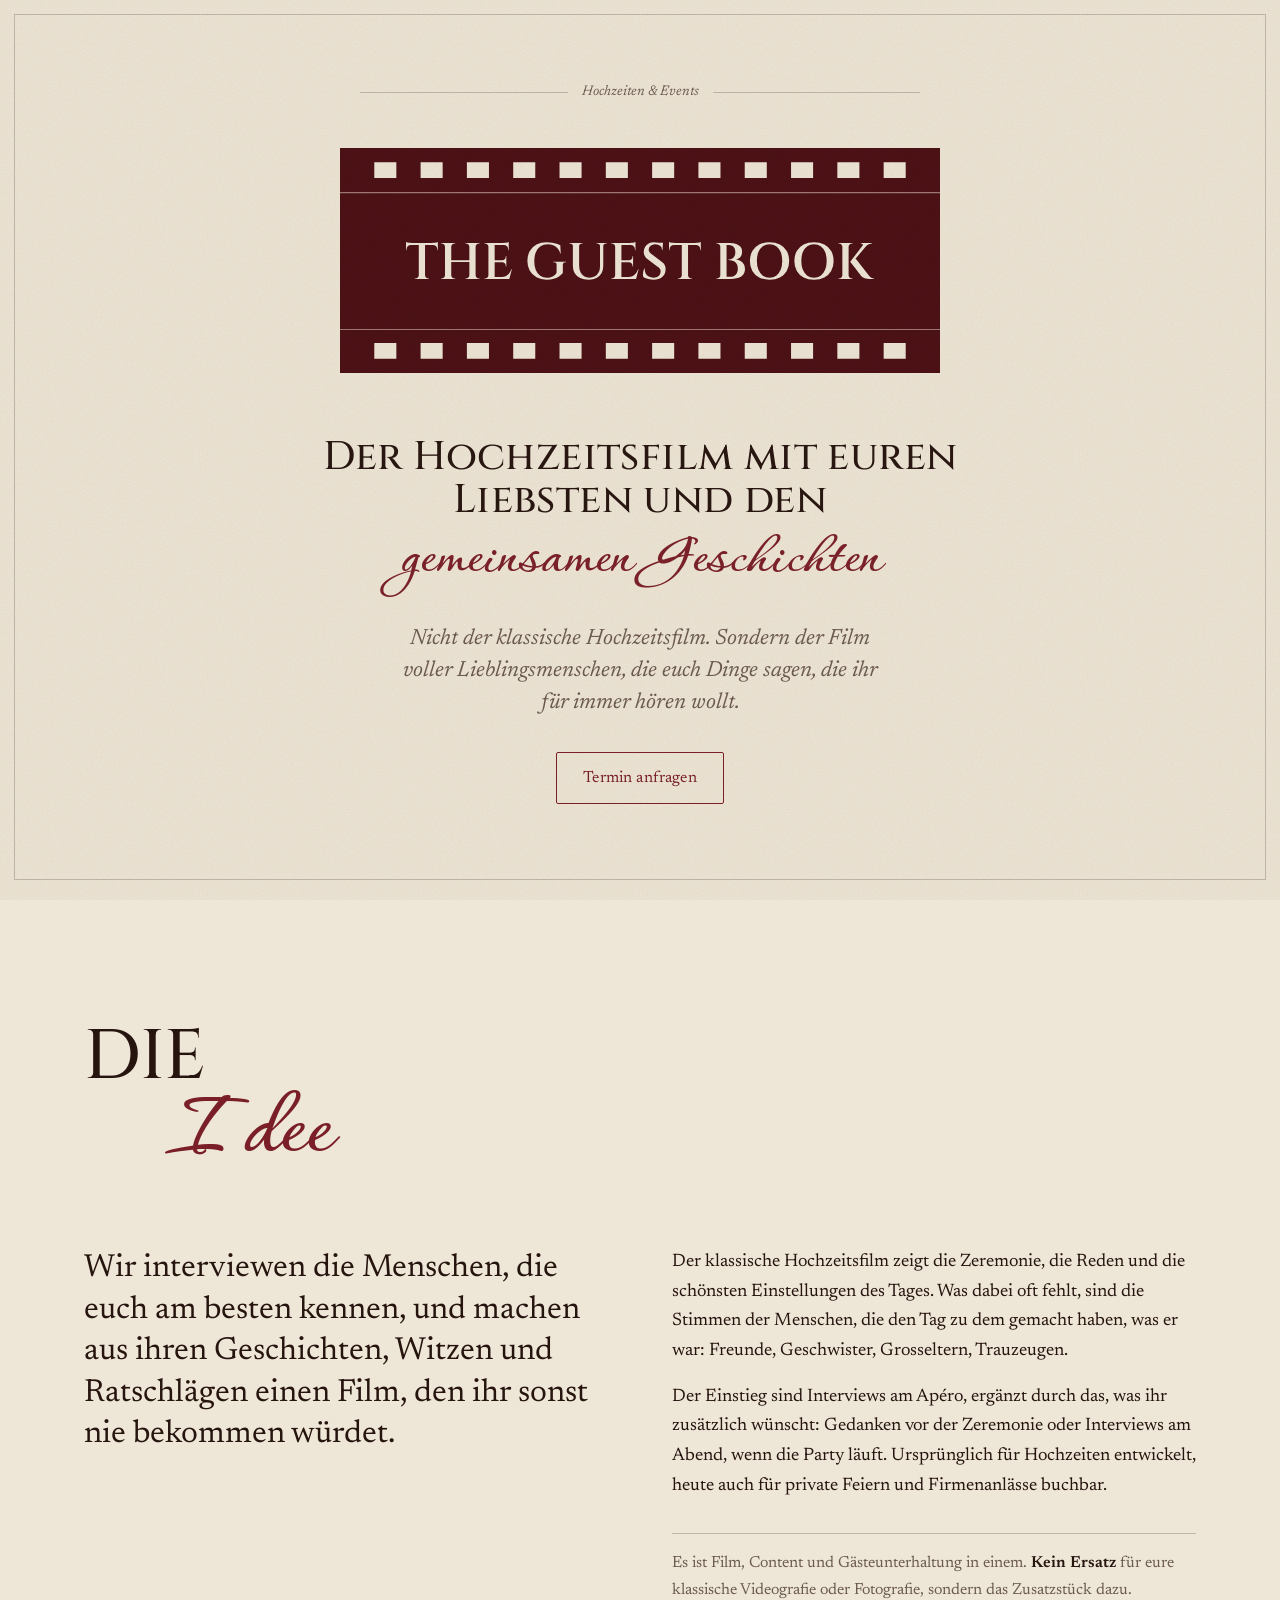
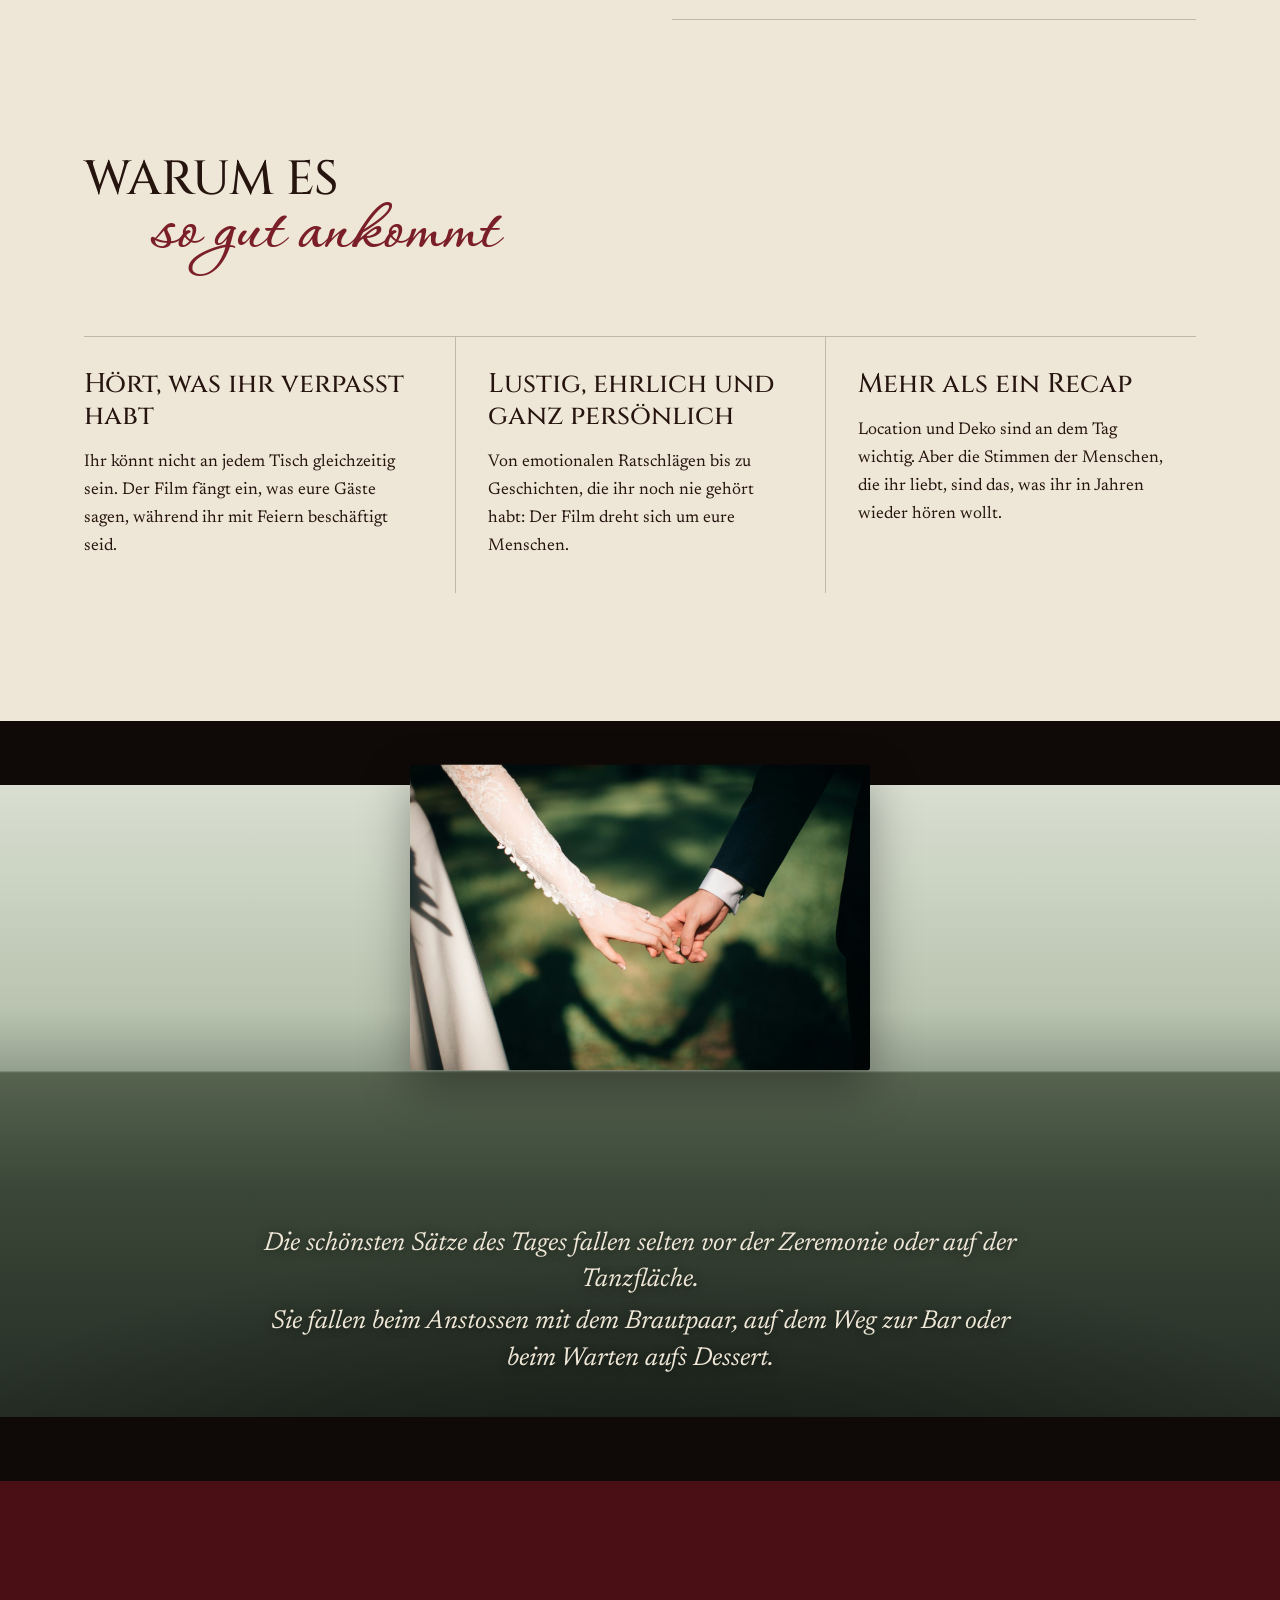
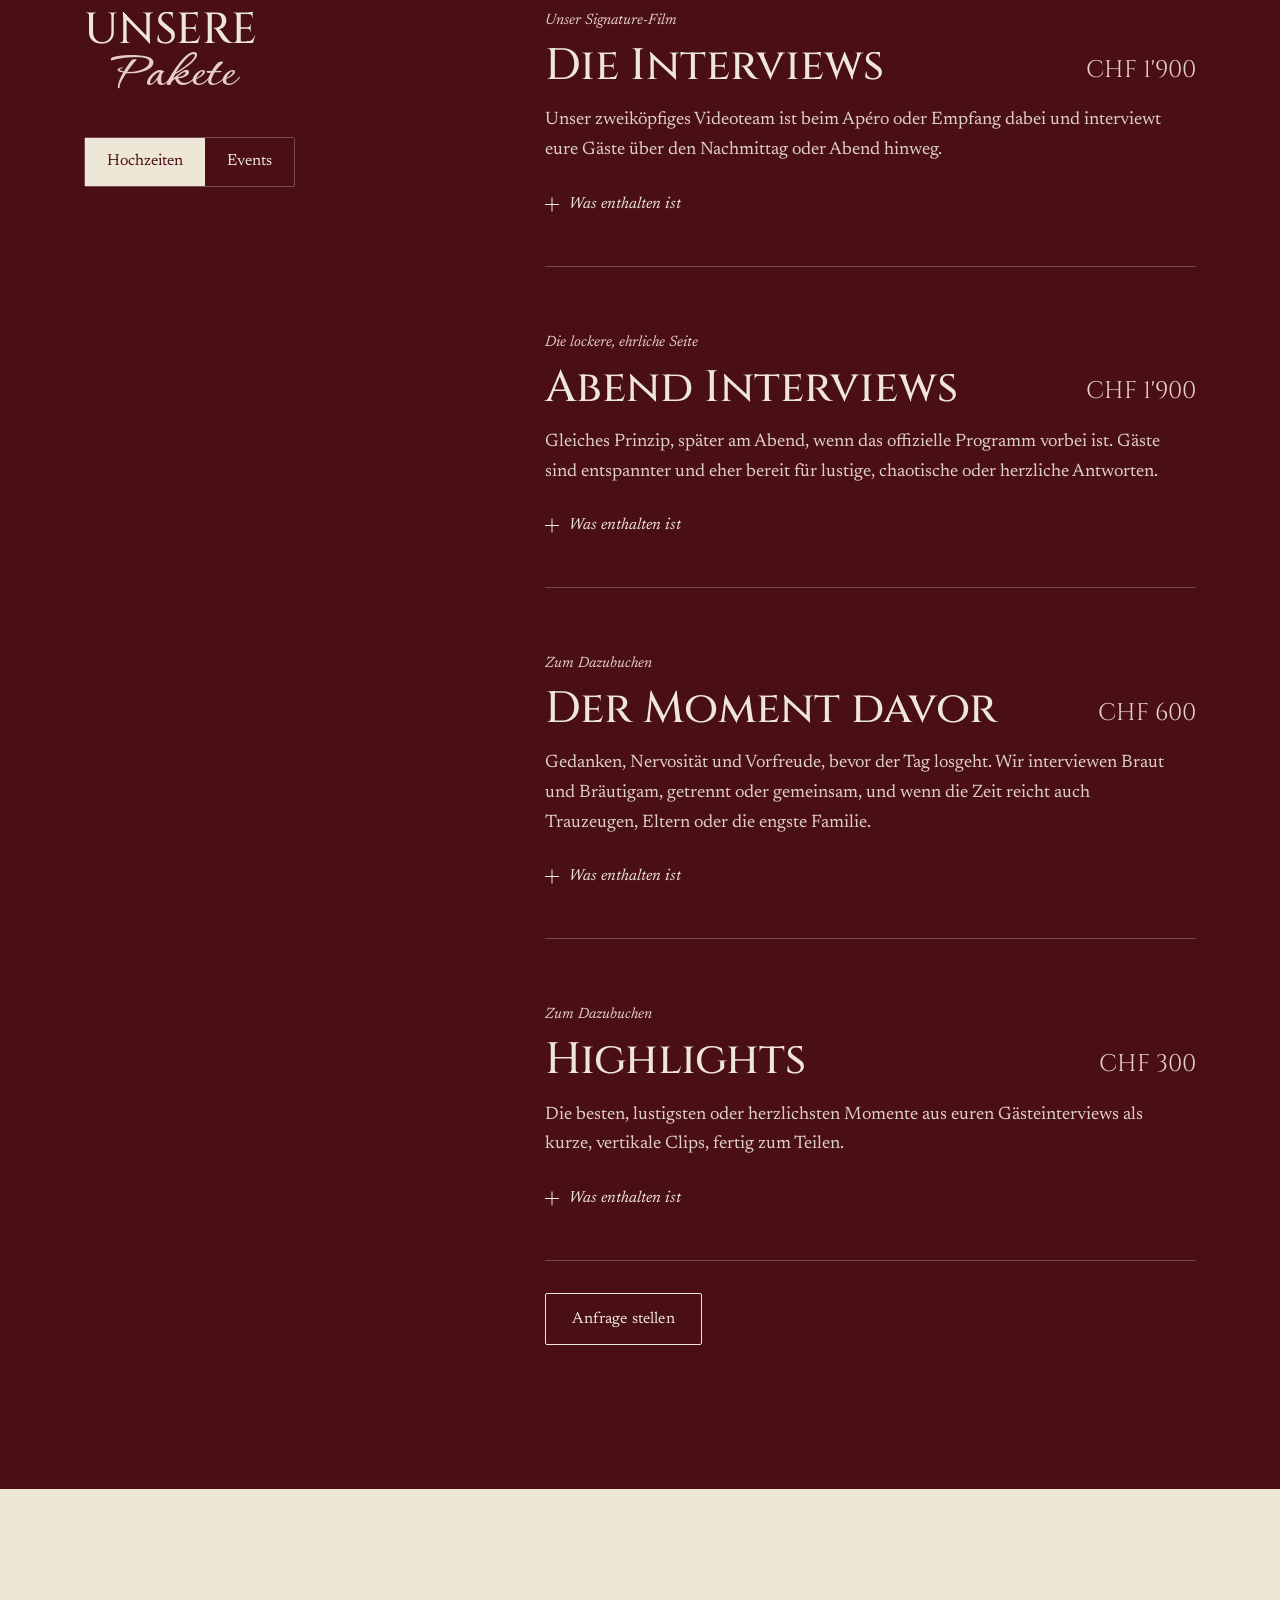
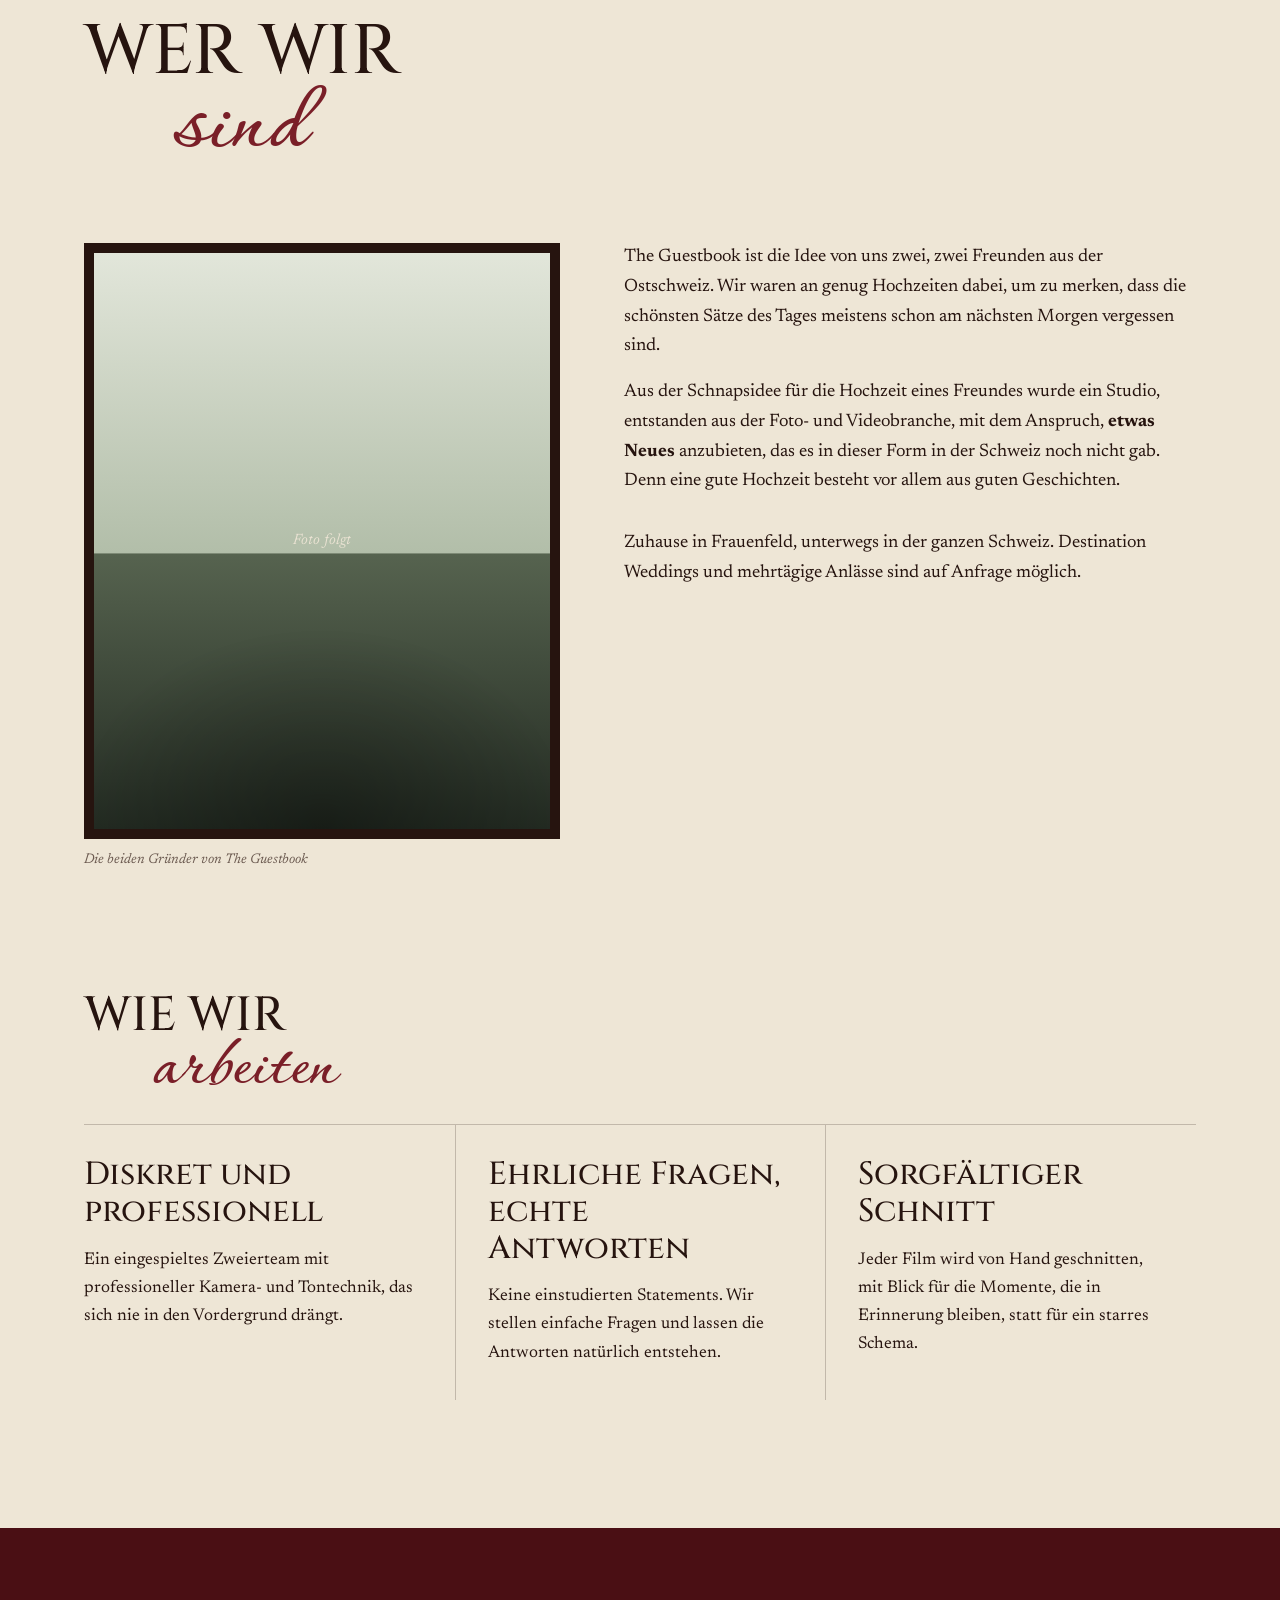
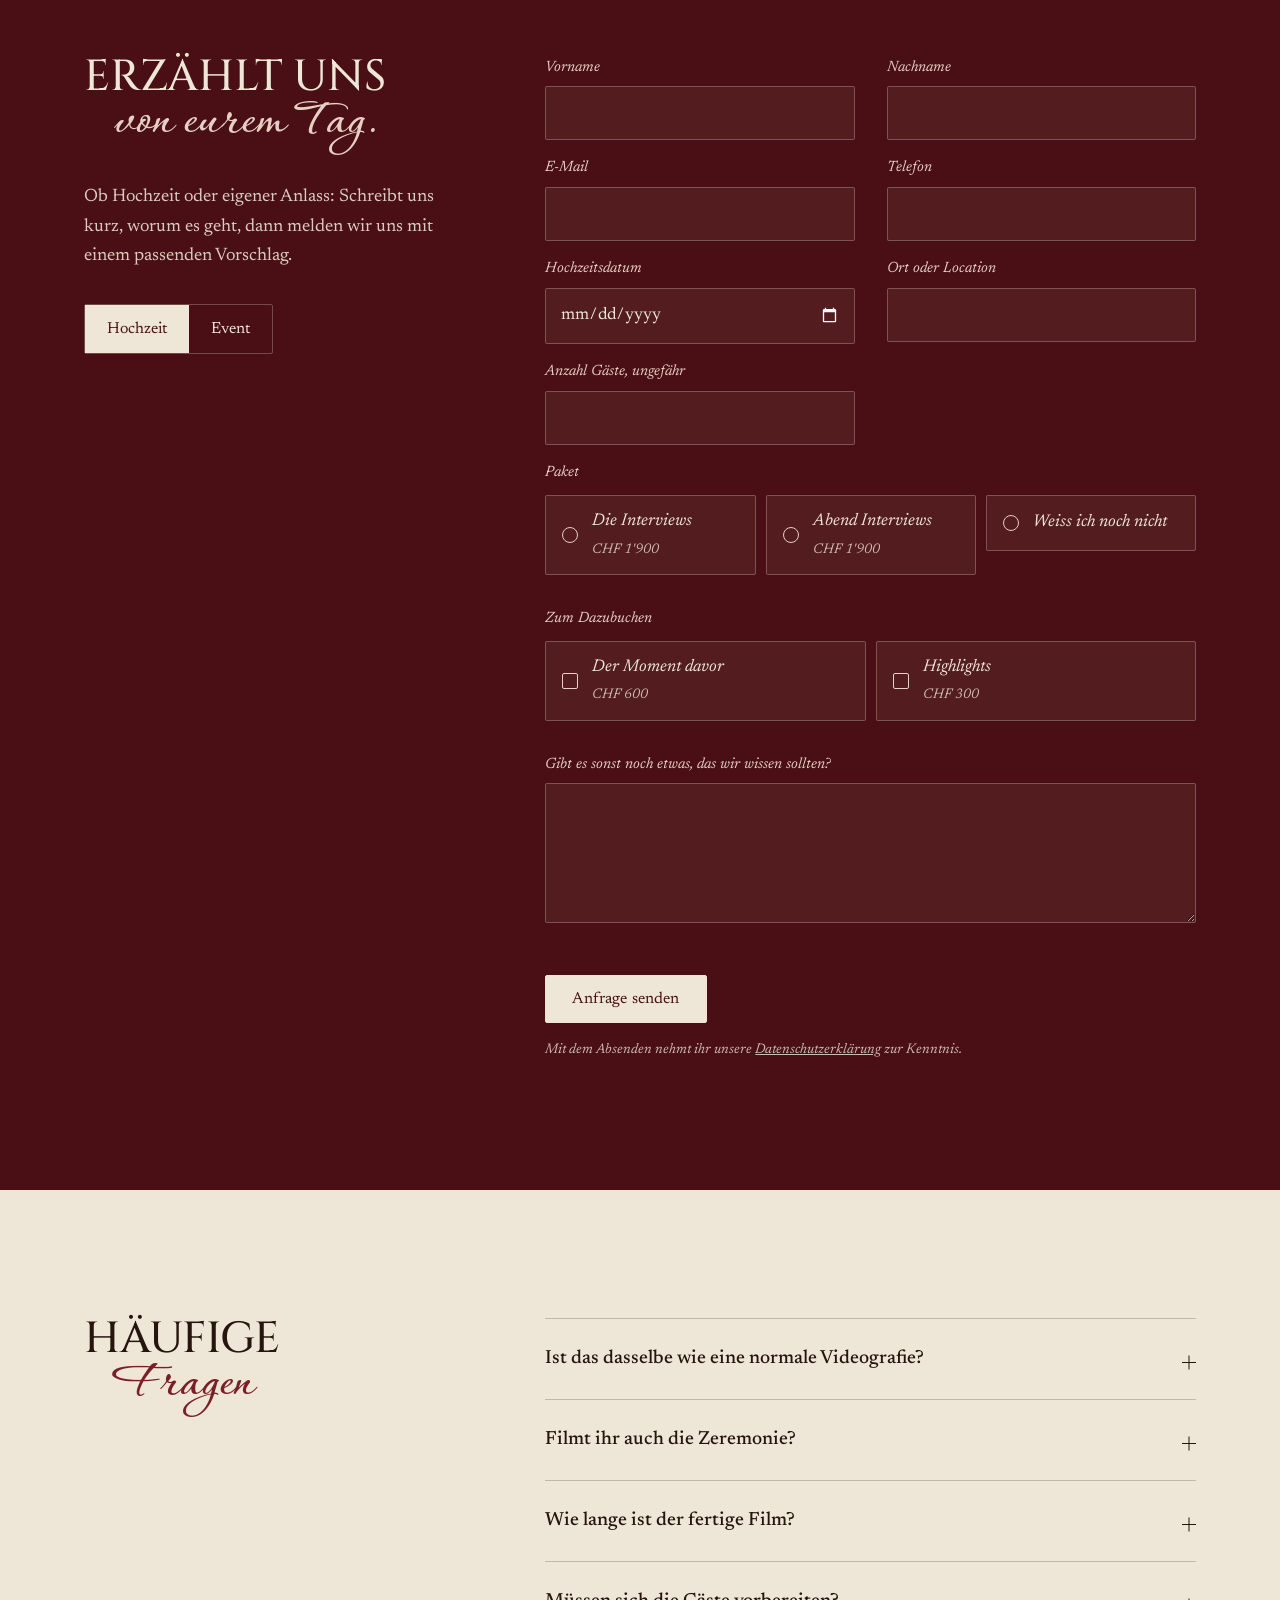
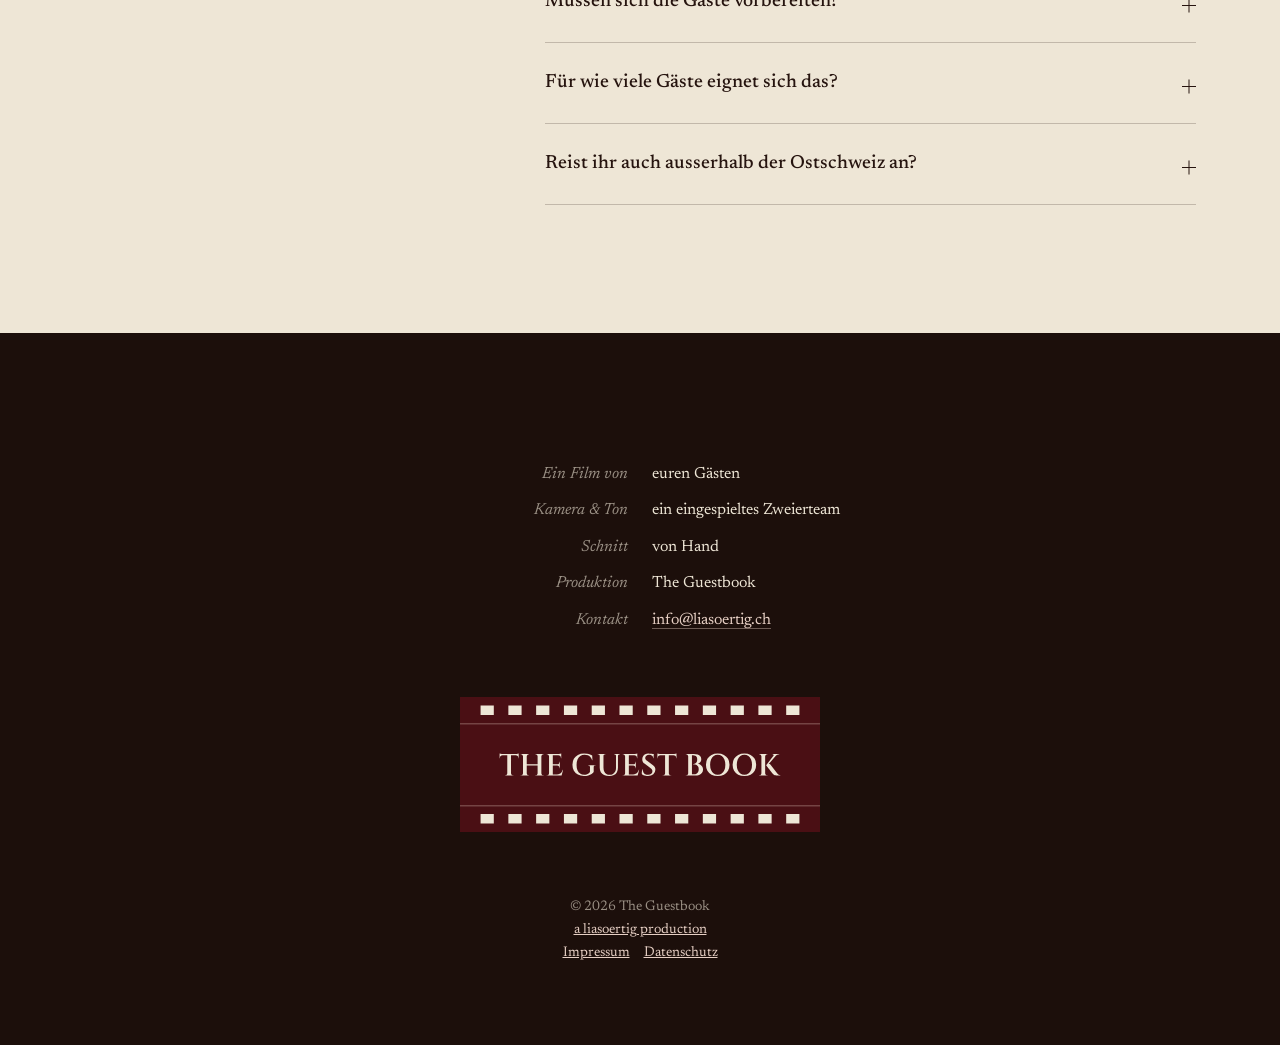
==== commit 135a09c0: "d" ====
--- a/index.html
+++ b/index.html
@@ -149,7 +149,7 @@
    linear-gradient(to bottom,#E2E6DA 0%,#B9C4B0 38%,#94A08E 46%,#56634F 46.3%,#3A4637 62%,#1F2720 100%)}
 .still .rahmen{position:absolute;left:0;right:0;height:clamp(28px,6vw,64px);background:#0F0A08}
 .still .rahmen.o{top:0}.still .rahmen.u{bottom:0}
-.still .figuren{position:absolute;left:50%;top:46%;transform:translate(-50%,-100%);width:min(34vw,220px);opacity:.9}
+.still .figuren{position:absolute;left:50%;top:46%;transform:translate(-50%,-100%);width:min(60vw,460px);max-width:88vw;height:auto;border-radius:3px;box-shadow:0 18px 48px rgba(0,0,0,.35)}
 .still .text{position:relative;text-align:center;padding:0 var(--rand) calc(clamp(28px,6vw,64px) + 34px);max-width:900px}
 .still .text p{font-style:italic;color:var(--papier);font-size:clamp(18px,2.4vw,26px);line-height:1.4;margin:0 0 6px;text-shadow:0 1px 10px rgba(0,0,0,.55)}
 .still .quelle{margin-top:var(--s2)!important;font-size:14px!important;color:rgba(238,230,214,.75)!important;font-style:normal!important}
@@ -195,6 +195,7 @@
   linear-gradient(to bottom,#E2E6DA,#B2BEA9 52%,#56634F 52.3%,#232B22);
   display:grid;place-items:center;color:rgba(238,230,214,.9);font-style:italic;font-size:15px;border:10px solid var(--tinte)}
 .bildfeld figcaption{font-style:italic;font-size:14px;color:var(--muted);margin-top:10px}
+.bildfeld img.bild{width:100%;height:100%;object-fit:cover;object-position:center}
 .oval{display:inline-block;padding:4px 16px;border:1px solid var(--wein);border-radius:999px;color:var(--wein);font-style:italic;font-size:15px}
 
 /* Fragen */
@@ -413,12 +414,7 @@
 
 <section class="still" aria-label="Zitat">
   <div class="rahmen o"></div>
-  <svg class="figuren" viewBox="0 0 200 120" aria-hidden="true">
-    <g fill="#1A1410" opacity=".85">
-      <ellipse cx="72" cy="22" rx="9" ry="10"/><path d="M60 34c6-4 18-4 24 0l4 44-6 42h-8l-3-38-4 38h-8l-2-44z"/>
-      <ellipse cx="128" cy="26" rx="8" ry="9"/><path d="M118 37c5-3 15-3 20 0l10 60c-12 6-34 6-42 0z"/>
-    </g>
-  </svg>
+  <img class="figuren" src="haende.jpg" alt="Hand in Hand, Brautpaar an einer Hochzeit" loading="lazy">
   <div class="text">
     <p>Die schönsten Sätze des Tages fallen selten vor der Zeremonie oder auf der Tanzfläche.</p>
     <p>Sie fallen beim Anstossen mit dem Brautpaar, auf dem Weg zur Bar oder beim Warten aufs Dessert.</p>
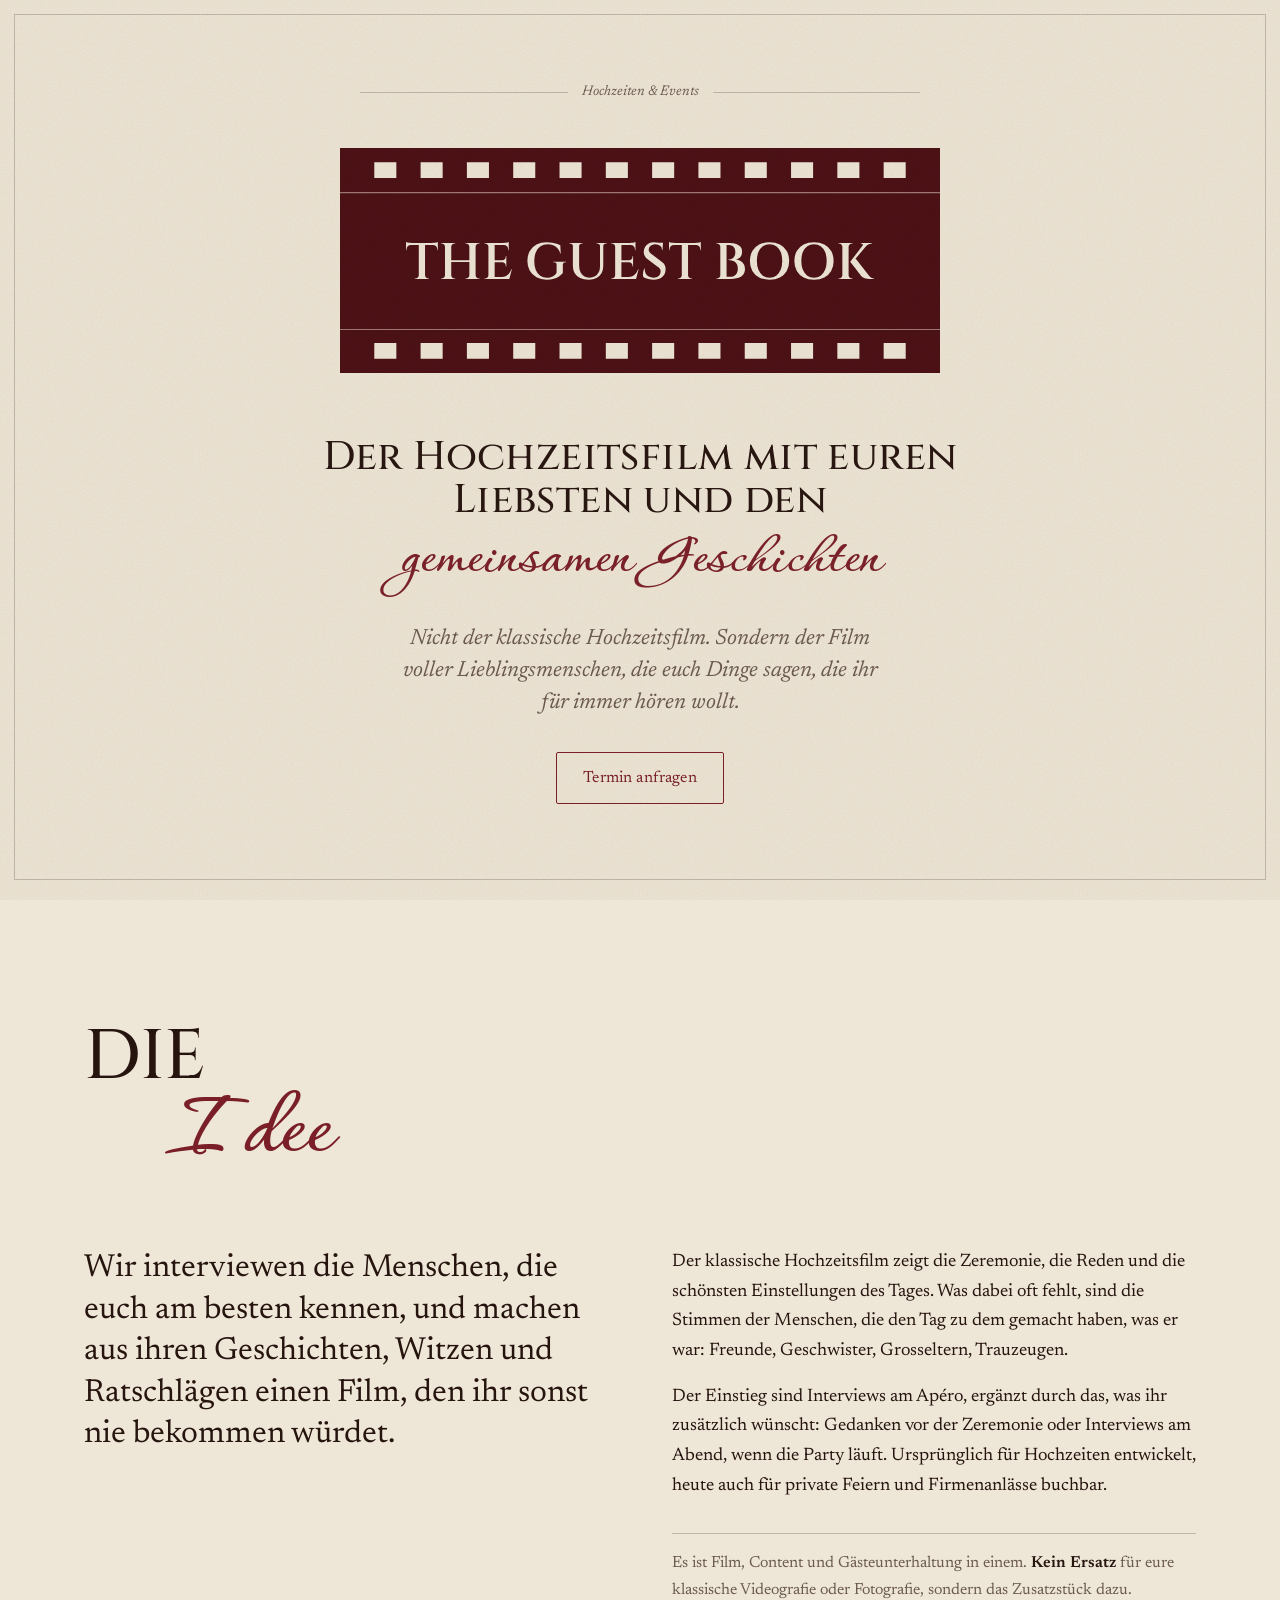
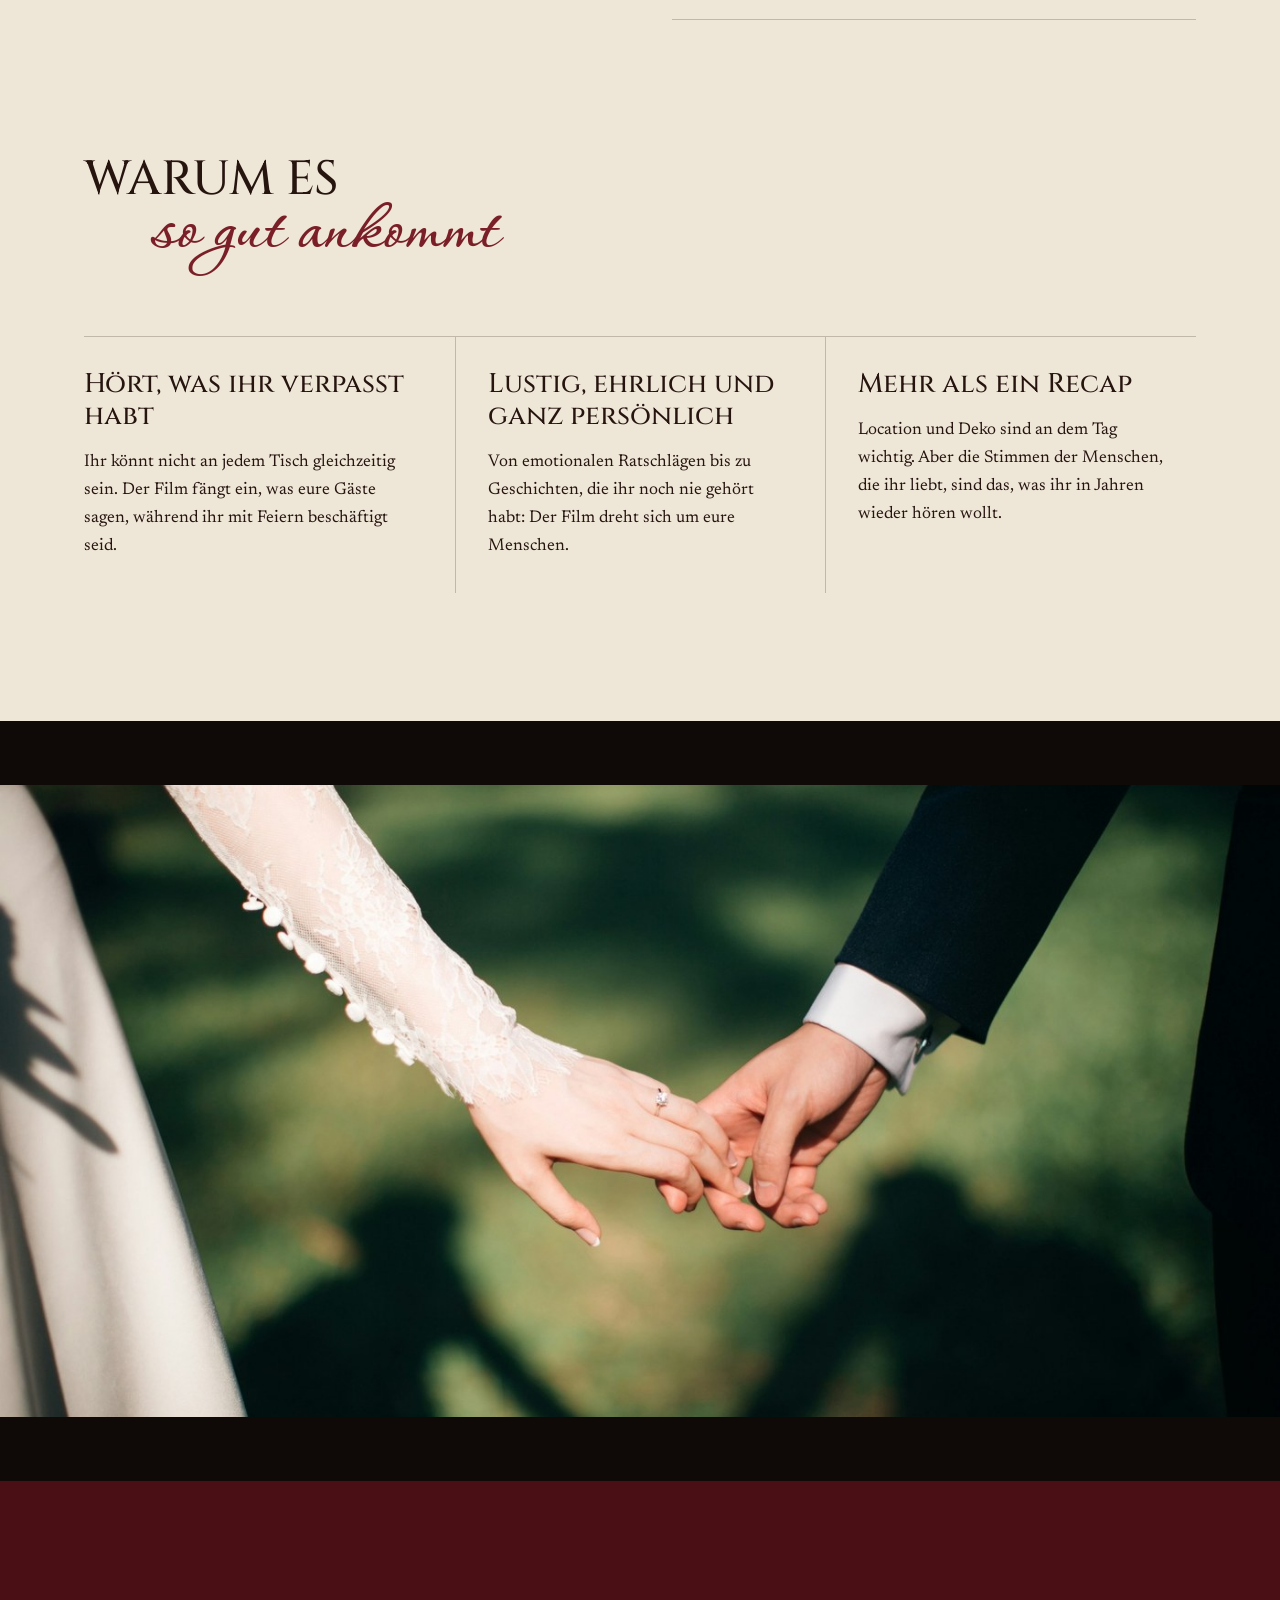
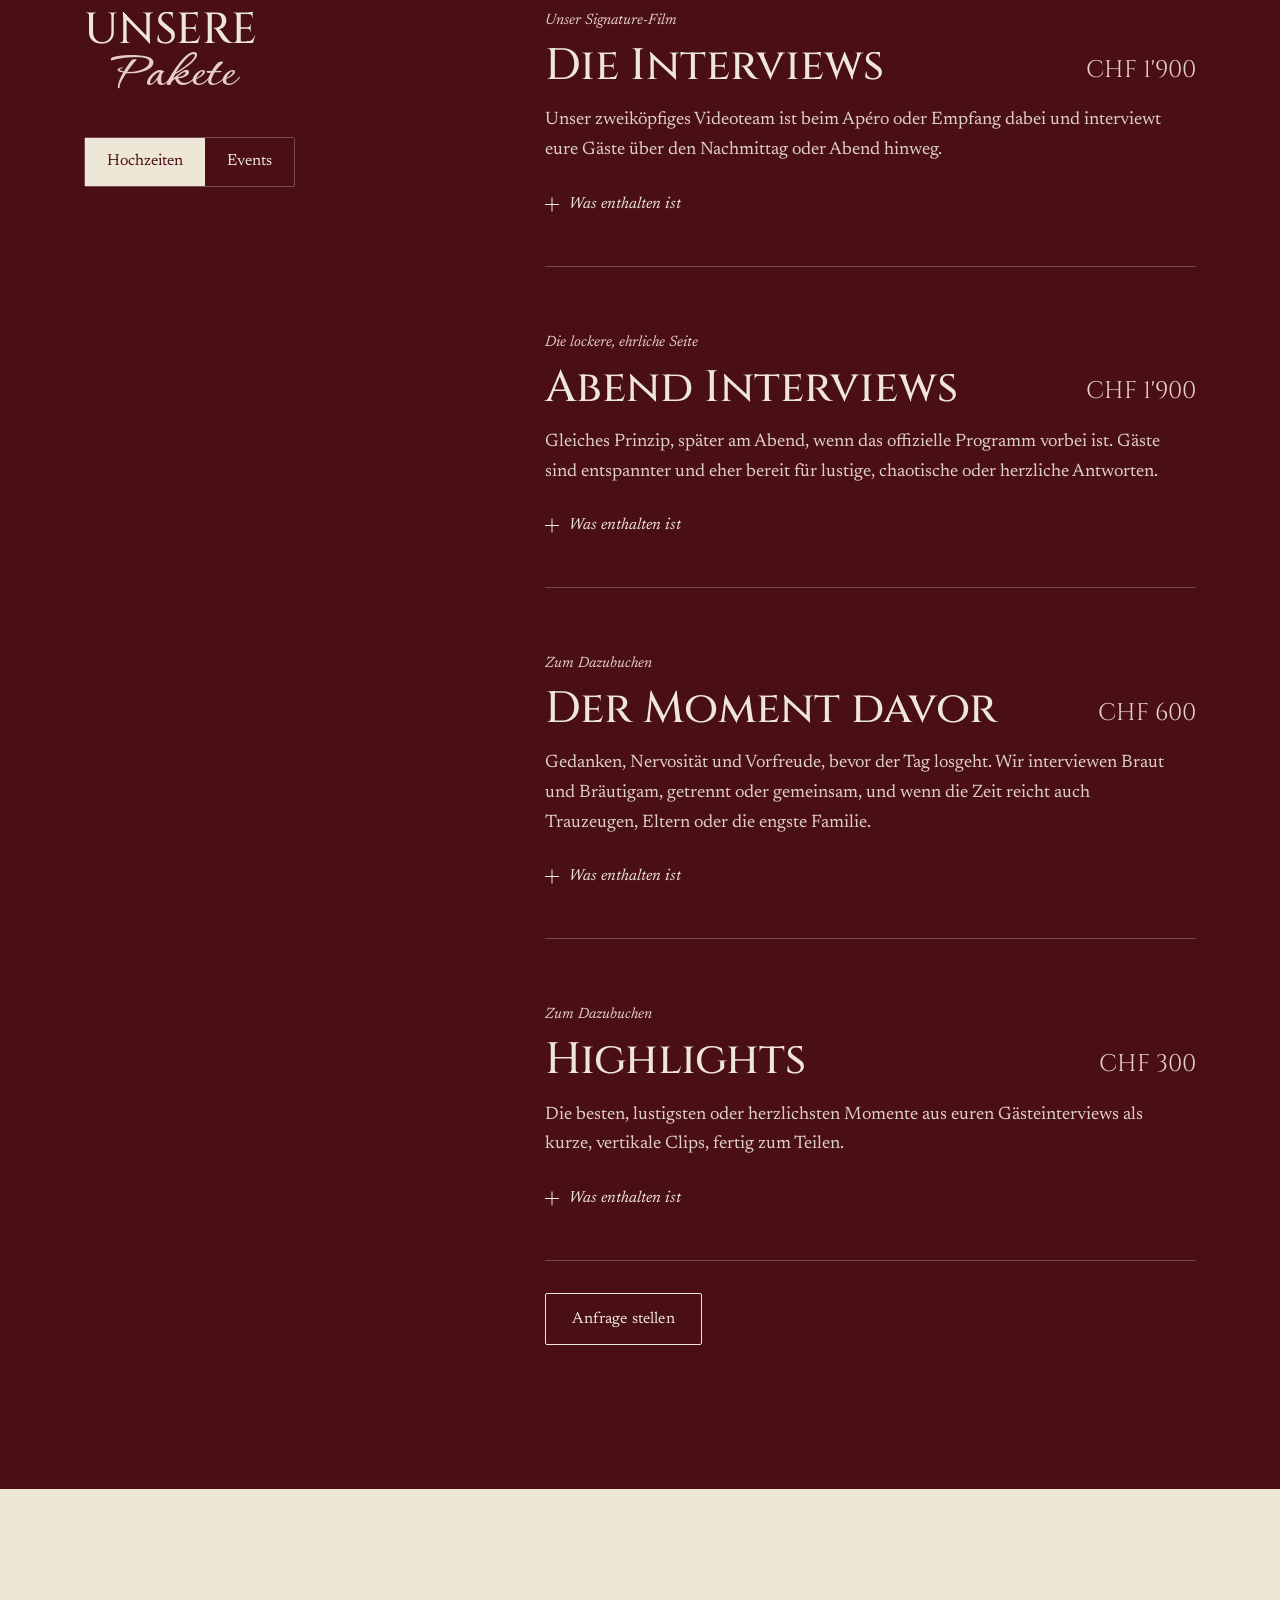
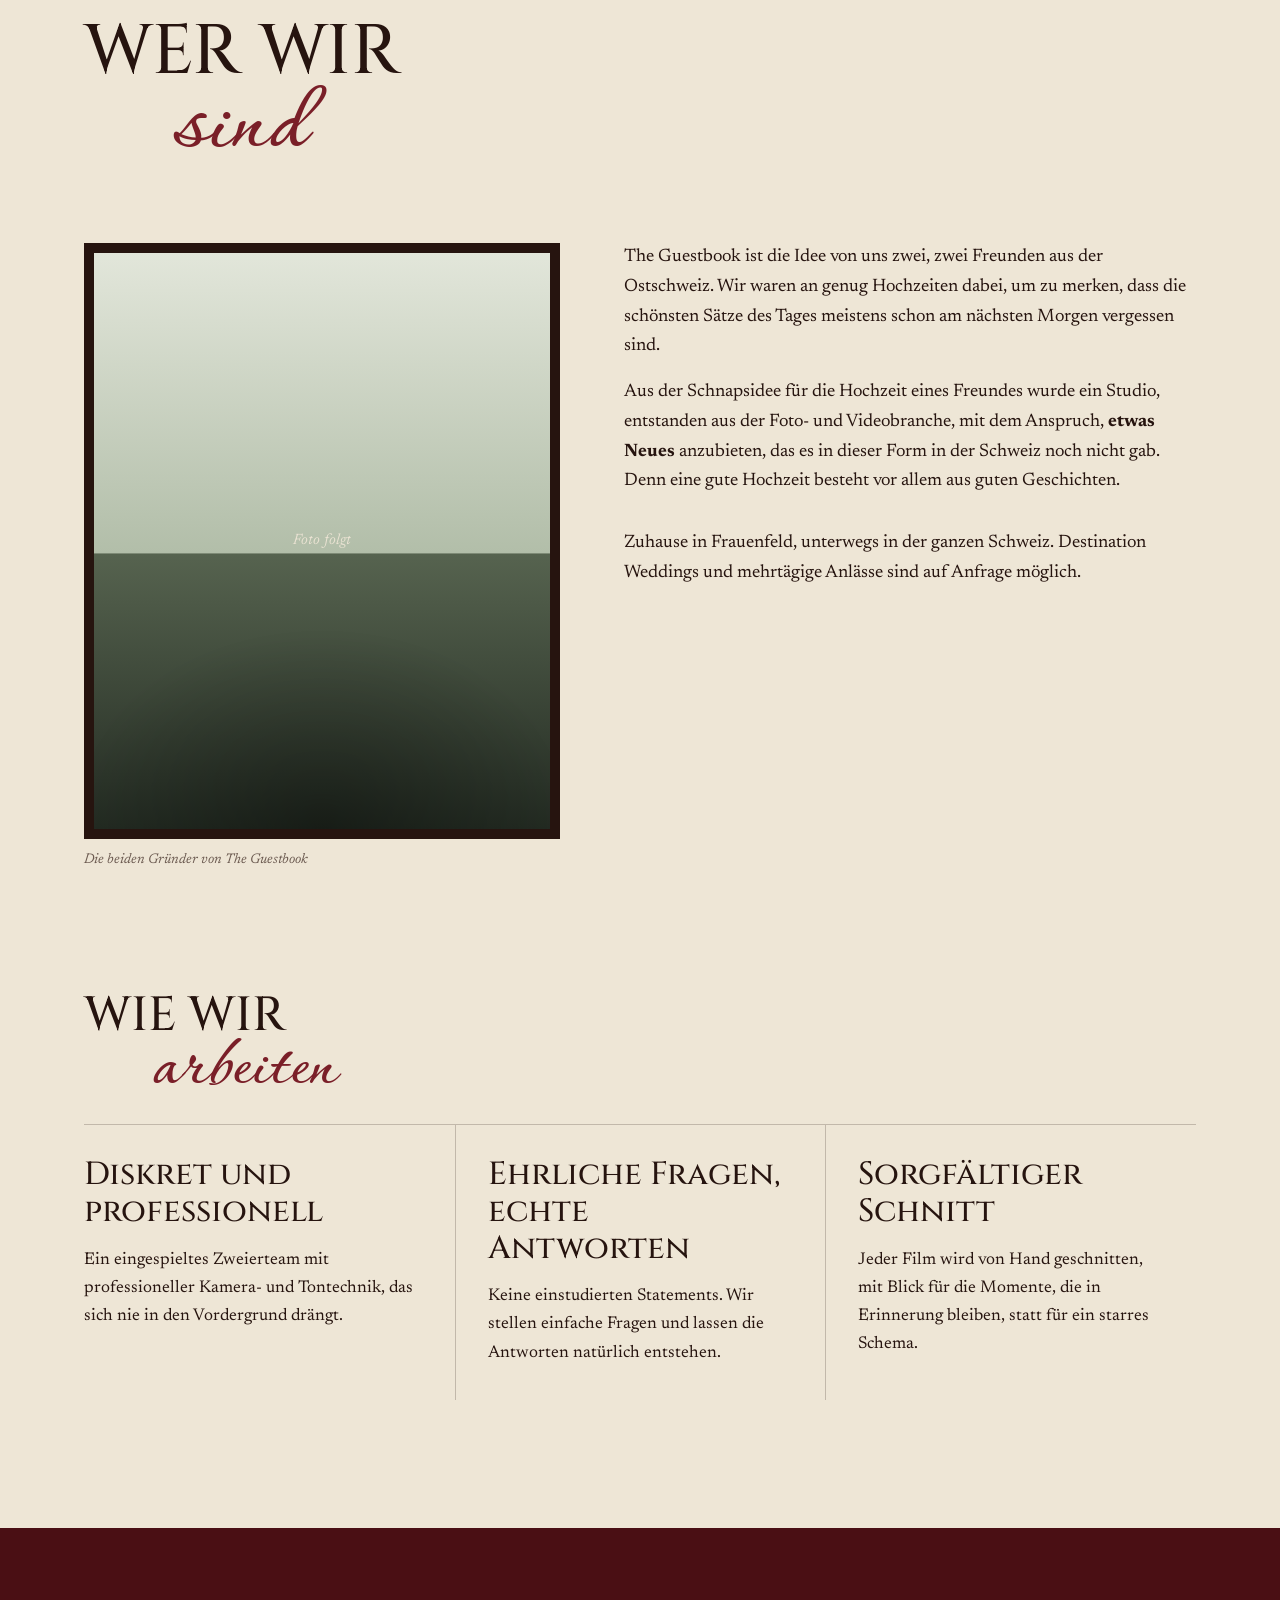
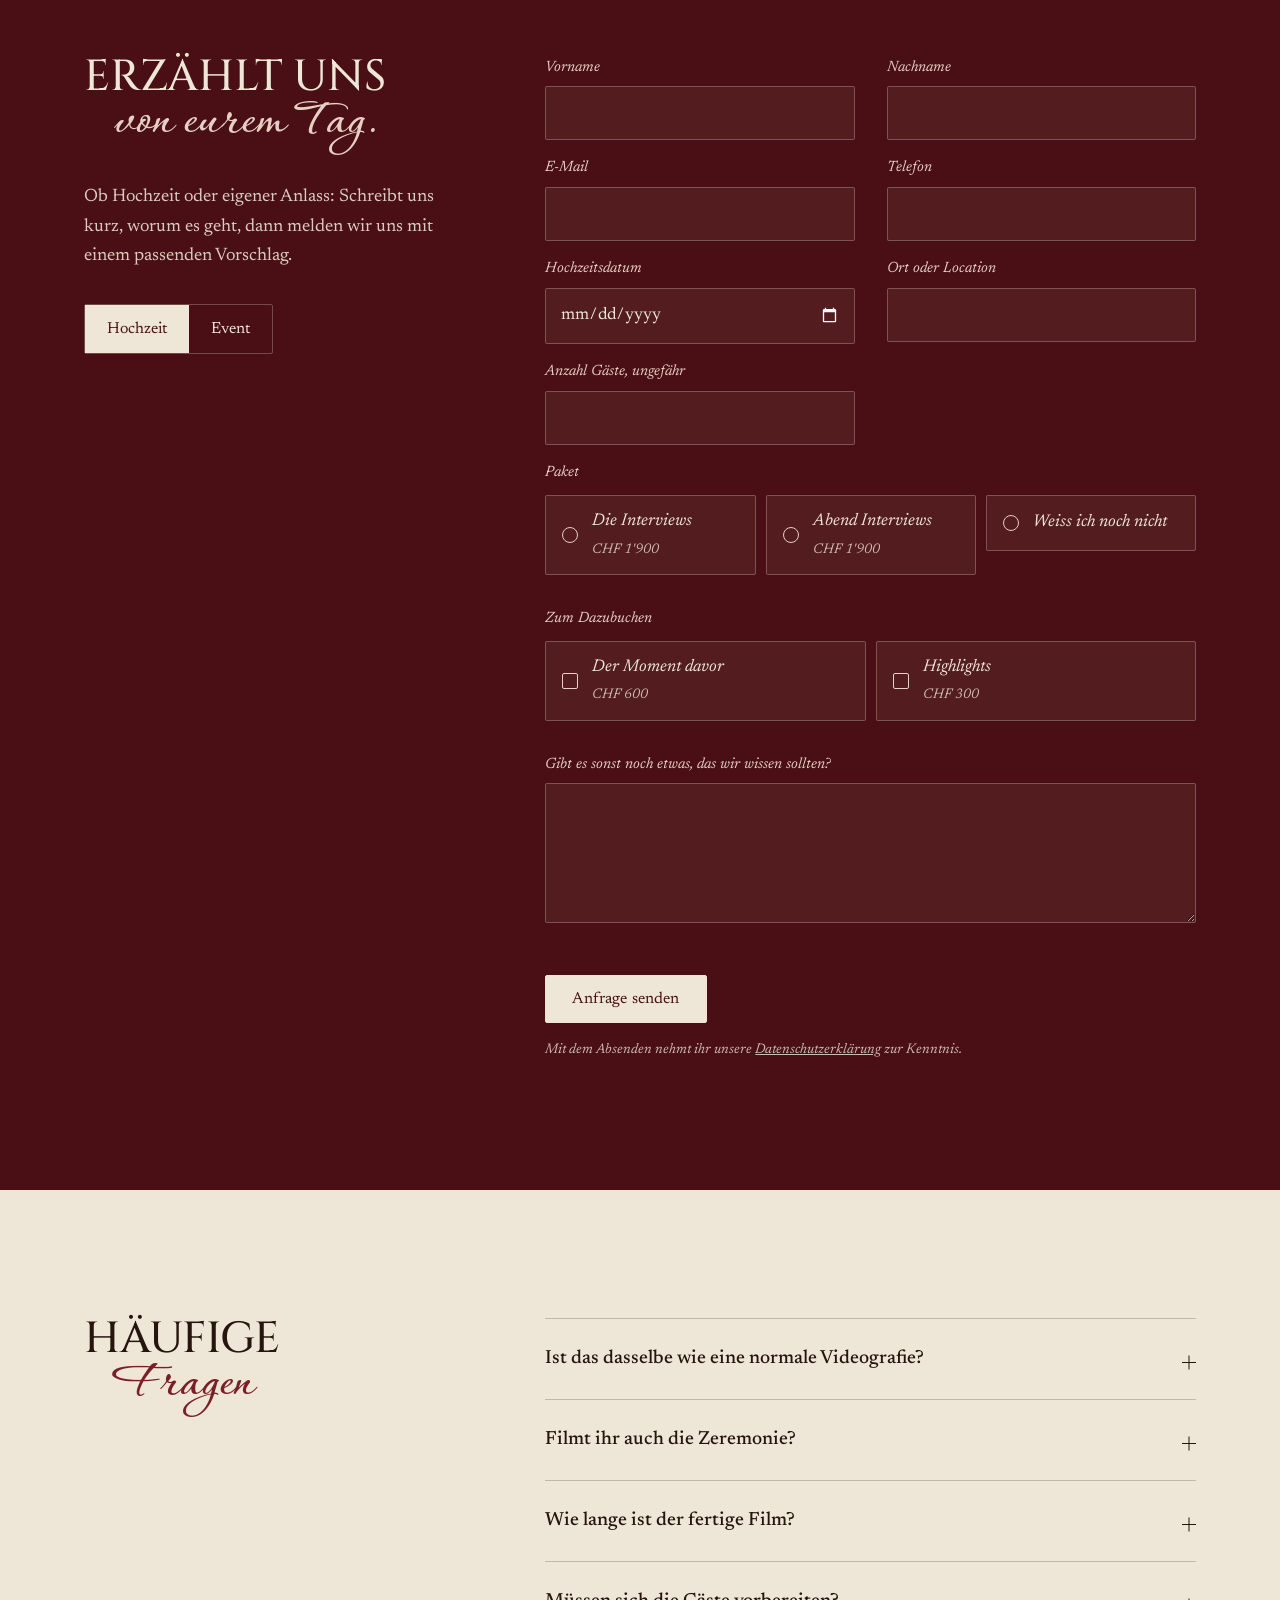
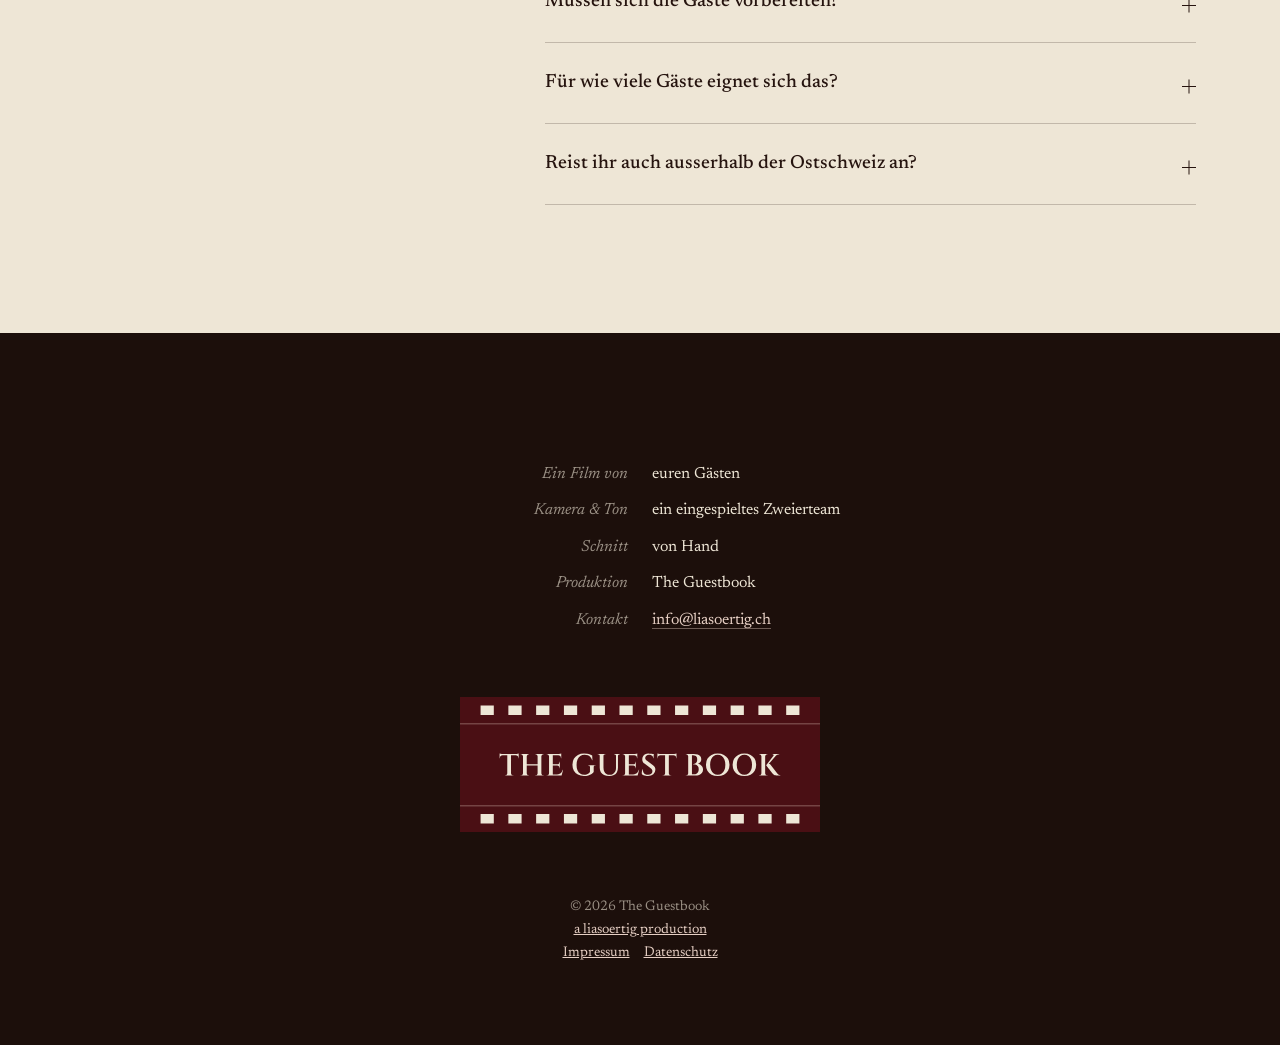
==== commit 710481fa: "c" ====
--- a/index.html
+++ b/index.html
@@ -147,12 +147,9 @@
   background:
    radial-gradient(90% 60% at 50% 110%,rgba(0,0,0,.55),transparent 70%),
    linear-gradient(to bottom,#E2E6DA 0%,#B9C4B0 38%,#94A08E 46%,#56634F 46.3%,#3A4637 62%,#1F2720 100%)}
-.still .rahmen{position:absolute;left:0;right:0;height:clamp(28px,6vw,64px);background:#0F0A08}
+.still .rahmen{position:absolute;left:0;right:0;height:clamp(28px,6vw,64px);background:#0F0A08;z-index:2}
 .still .rahmen.o{top:0}.still .rahmen.u{bottom:0}
-.still .figuren{position:absolute;left:50%;top:46%;transform:translate(-50%,-100%);width:min(60vw,460px);max-width:88vw;height:auto;border-radius:3px;box-shadow:0 18px 48px rgba(0,0,0,.35)}
-.still .text{position:relative;text-align:center;padding:0 var(--rand) calc(clamp(28px,6vw,64px) + 34px);max-width:900px}
-.still .text p{font-style:italic;color:var(--papier);font-size:clamp(18px,2.4vw,26px);line-height:1.4;margin:0 0 6px;text-shadow:0 1px 10px rgba(0,0,0,.55)}
-.still .quelle{margin-top:var(--s2)!important;font-size:14px!important;color:rgba(238,230,214,.75)!important;font-style:normal!important}
+.still .figuren{position:absolute;inset:clamp(28px,6vw,64px) 0;width:100%;height:calc(100% - clamp(56px,12vw,128px));object-fit:cover;z-index:1}
 
 /* Pakete */
 .pakete-kopf{display:flex;flex-wrap:wrap;align-items:flex-end;justify-content:space-between;gap:var(--s3);margin-bottom:var(--s4)}
@@ -415,10 +412,6 @@
 <section class="still" aria-label="Zitat">
   <div class="rahmen o"></div>
   <img class="figuren" src="haende.jpg" alt="Hand in Hand, Brautpaar an einer Hochzeit" loading="lazy">
-  <div class="text">
-    <p>Die schönsten Sätze des Tages fallen selten vor der Zeremonie oder auf der Tanzfläche.</p>
-    <p>Sie fallen beim Anstossen mit dem Brautpaar, auf dem Weg zur Bar oder beim Warten aufs Dessert.</p>
-  </div>
   <div class="rahmen u"></div>
 </section>
 
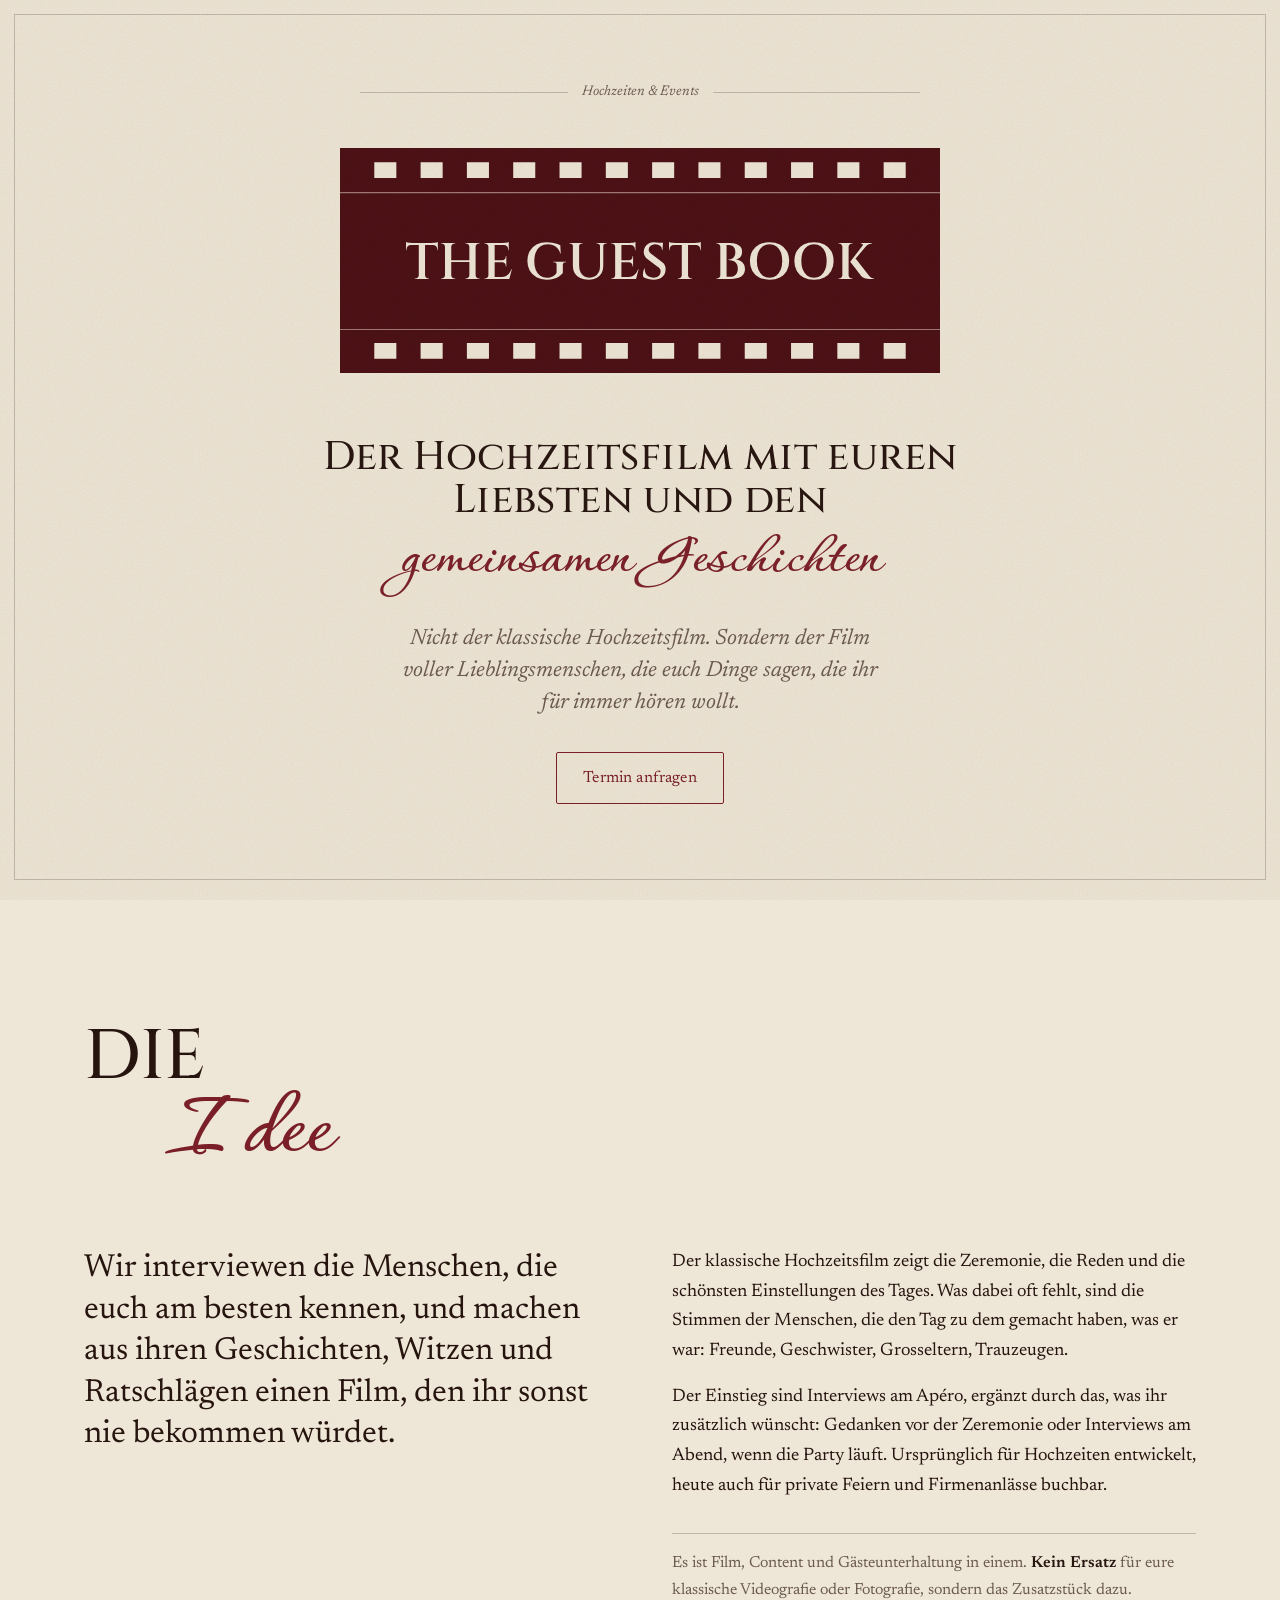
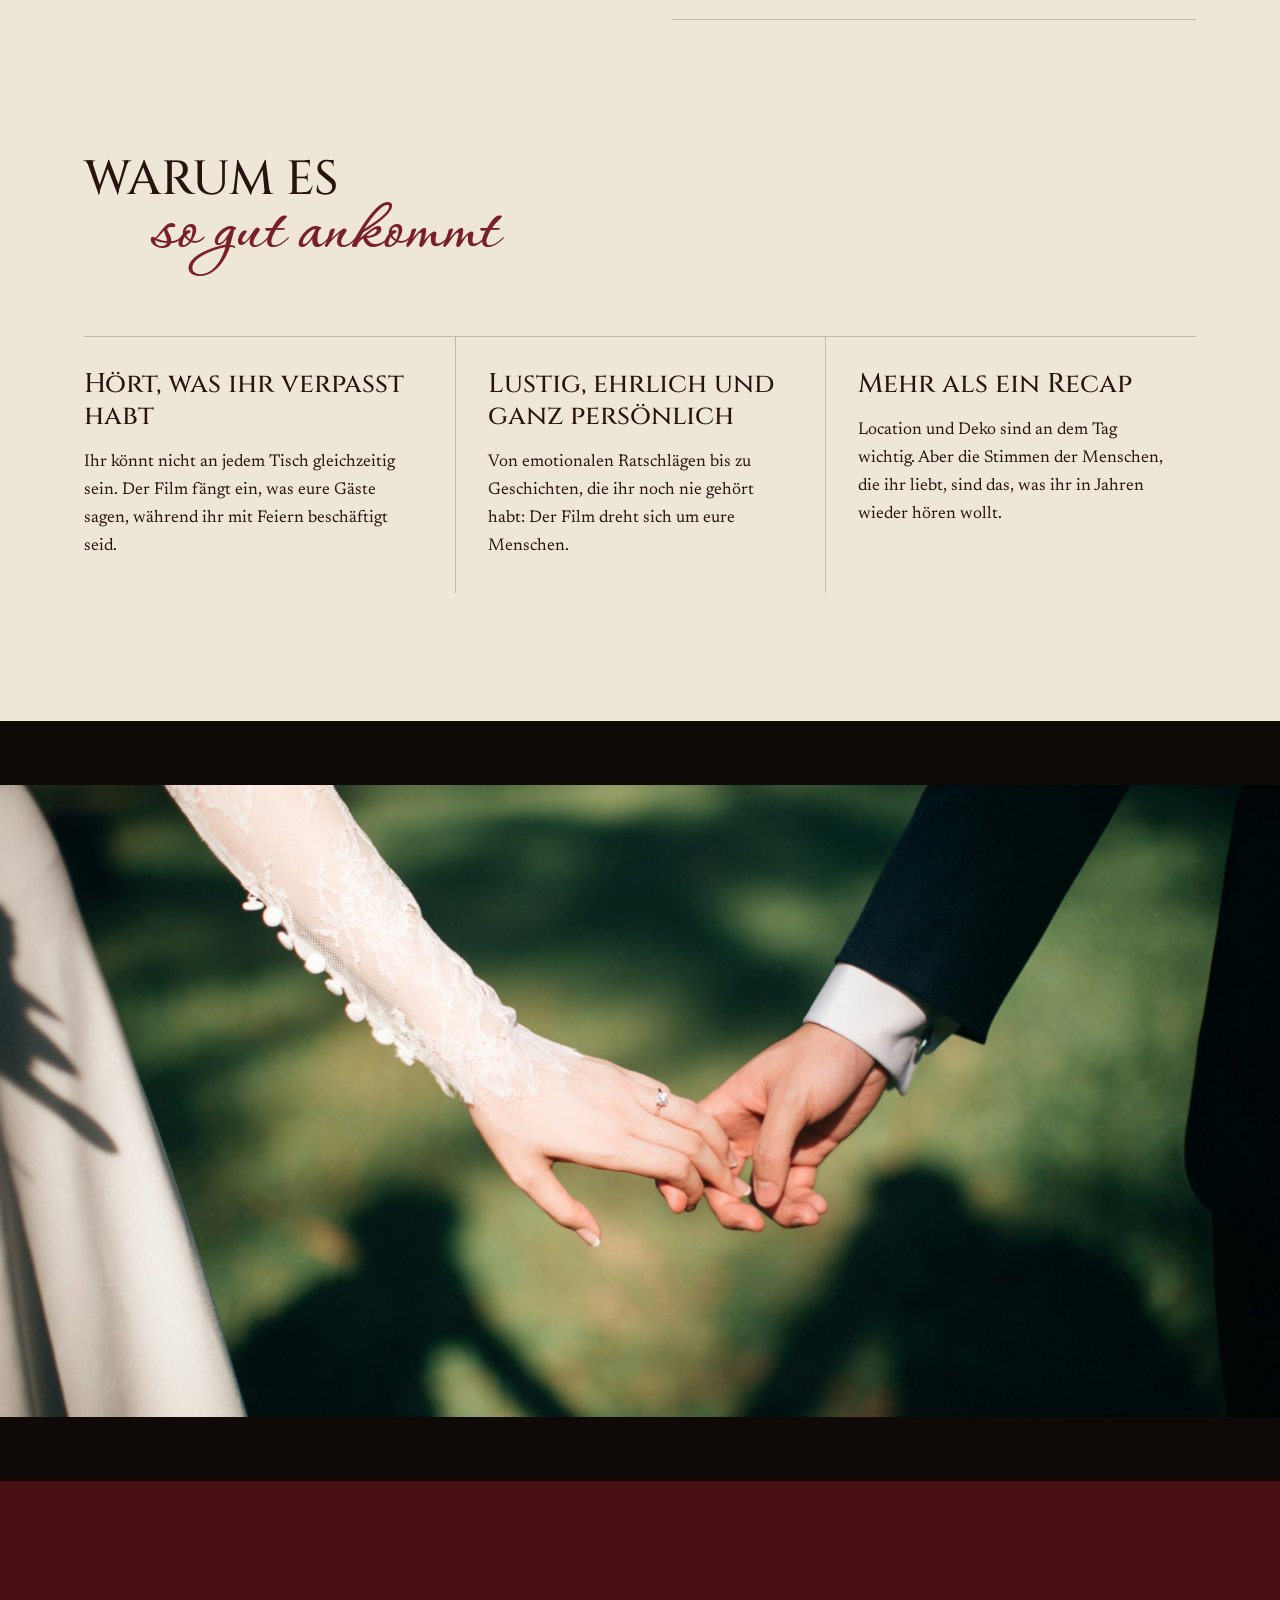
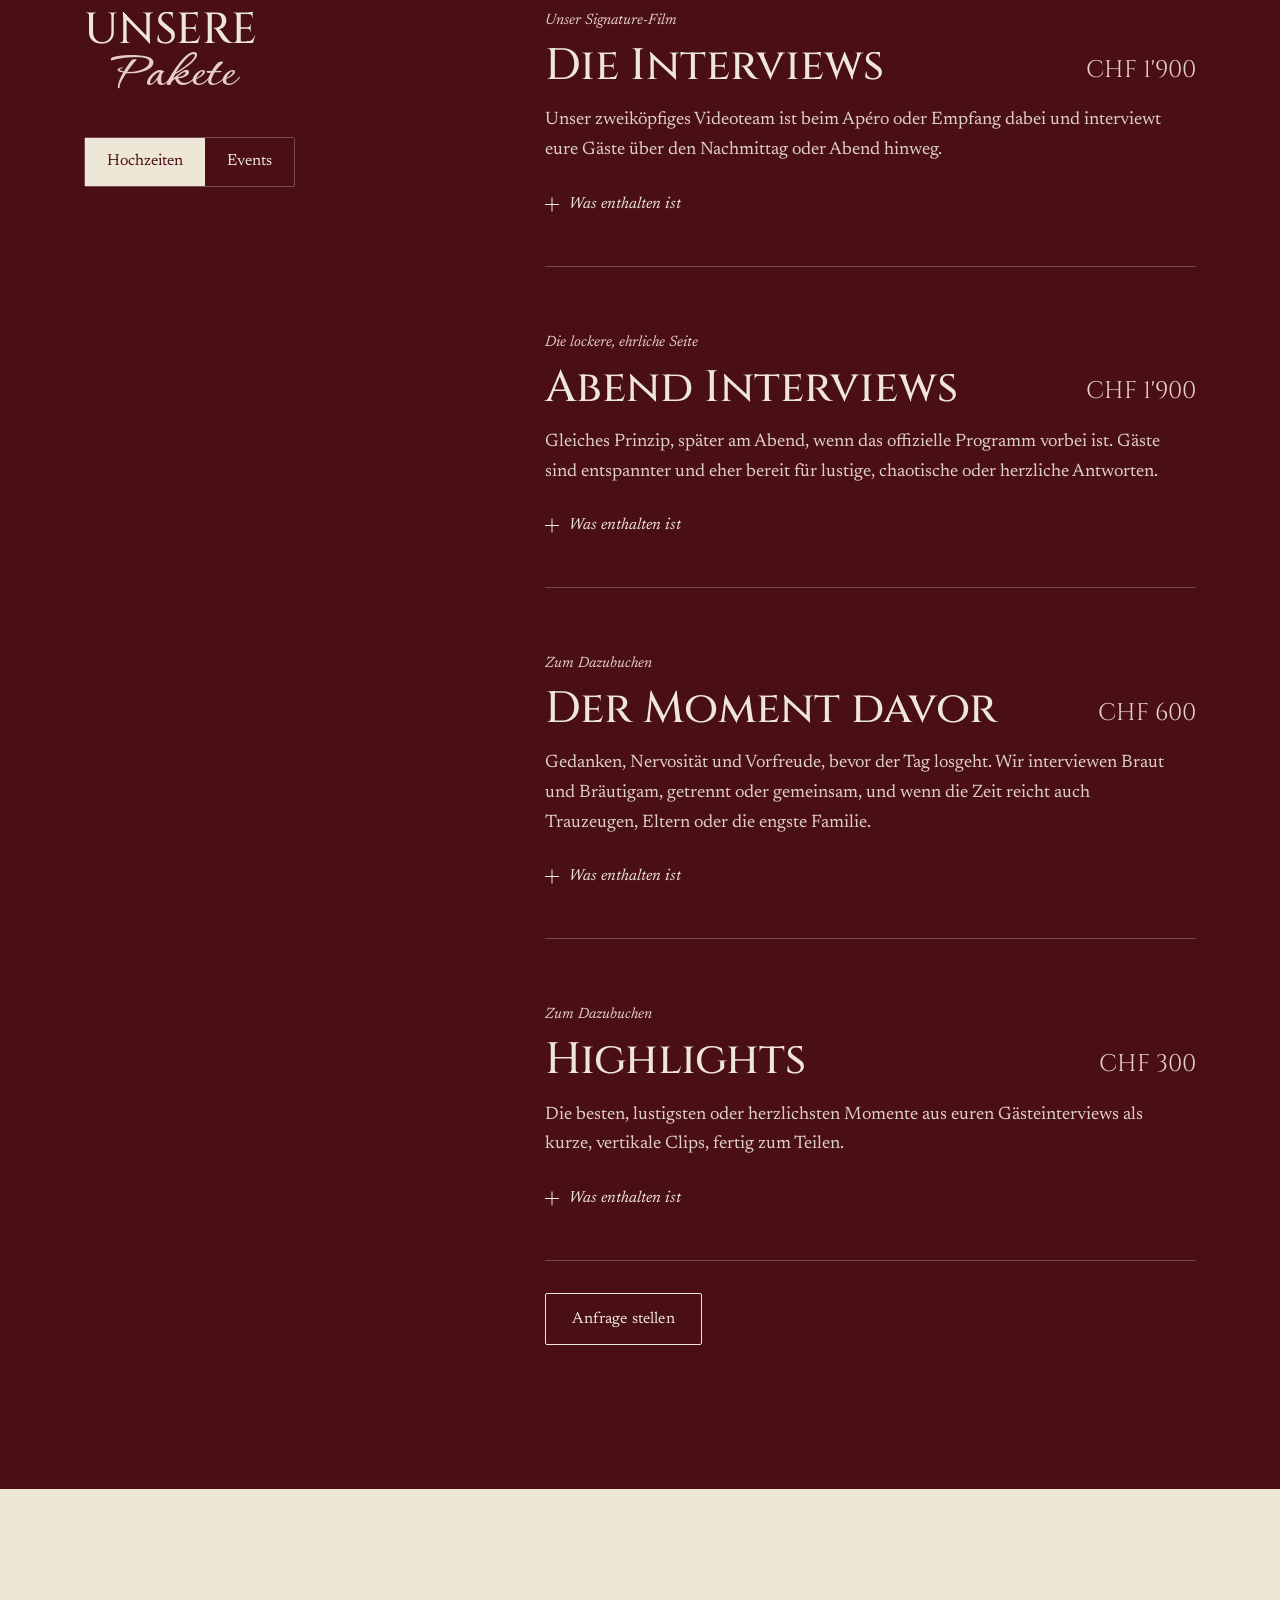
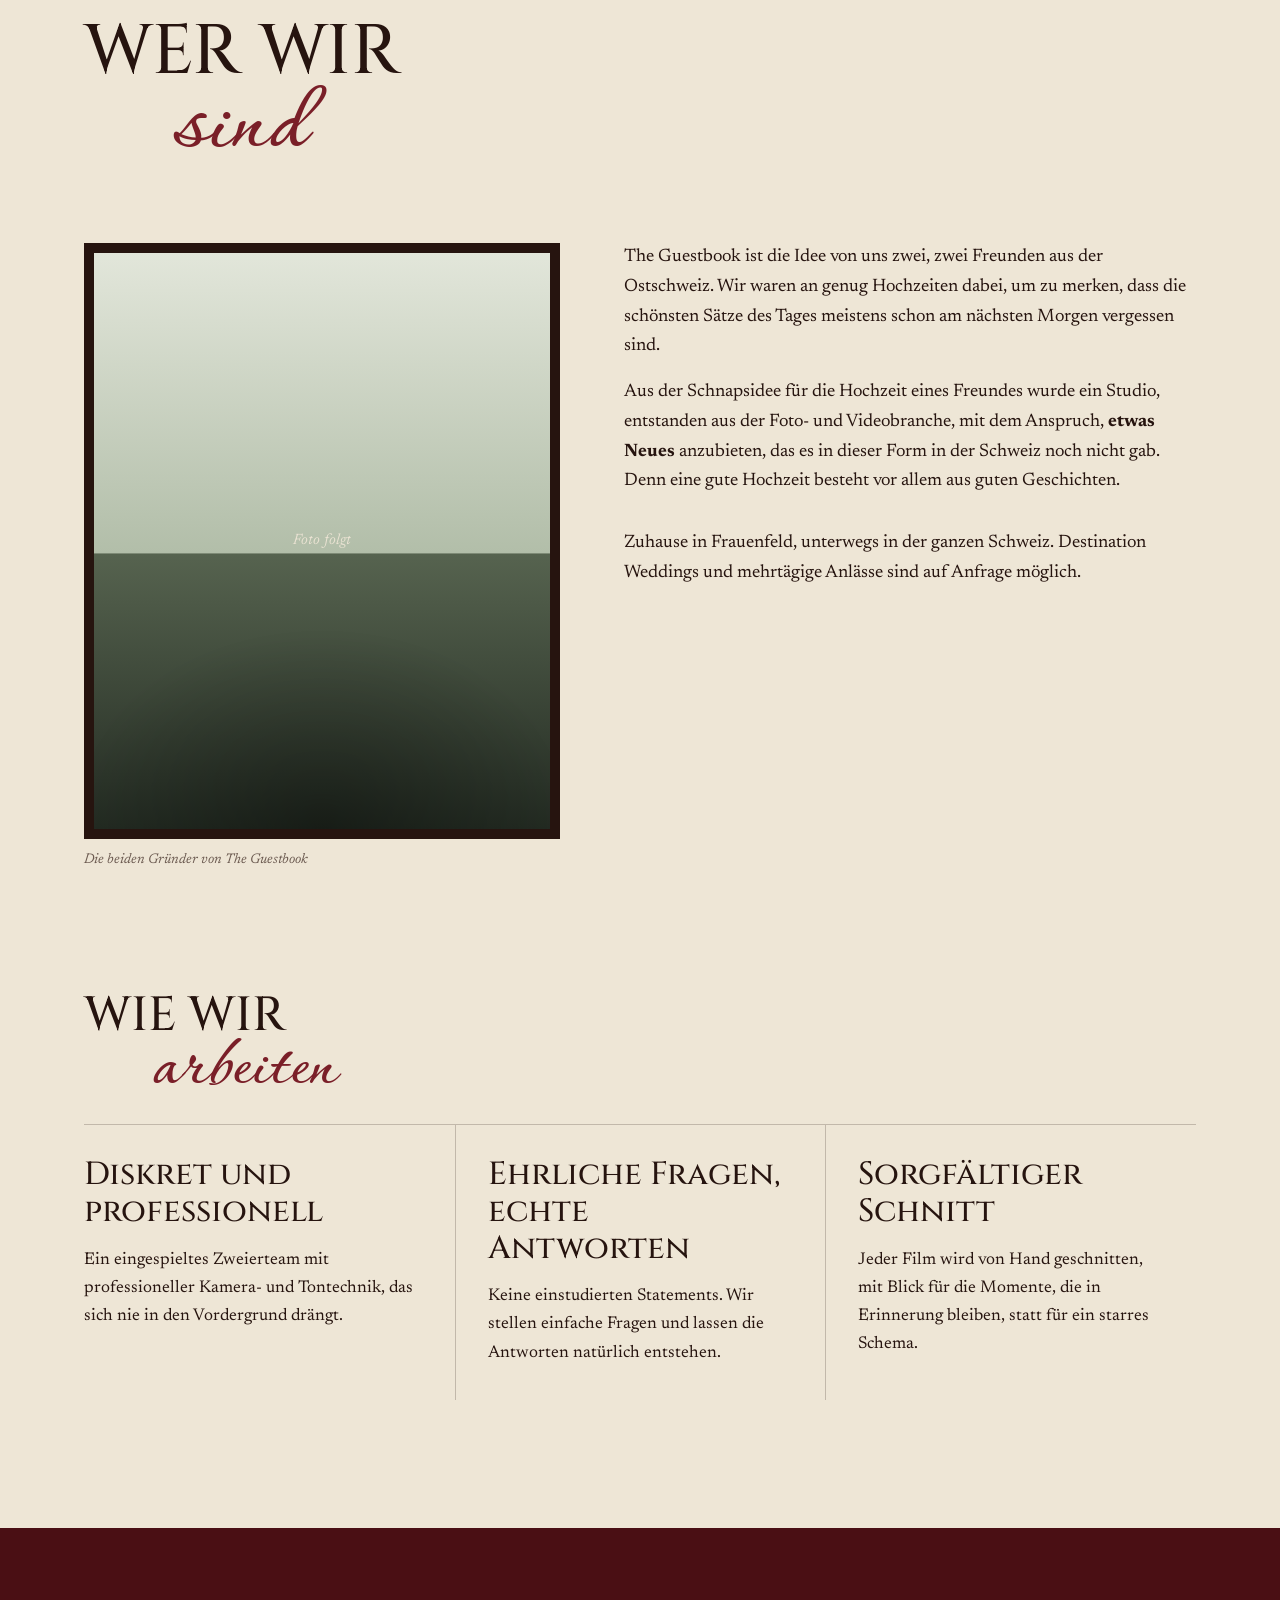
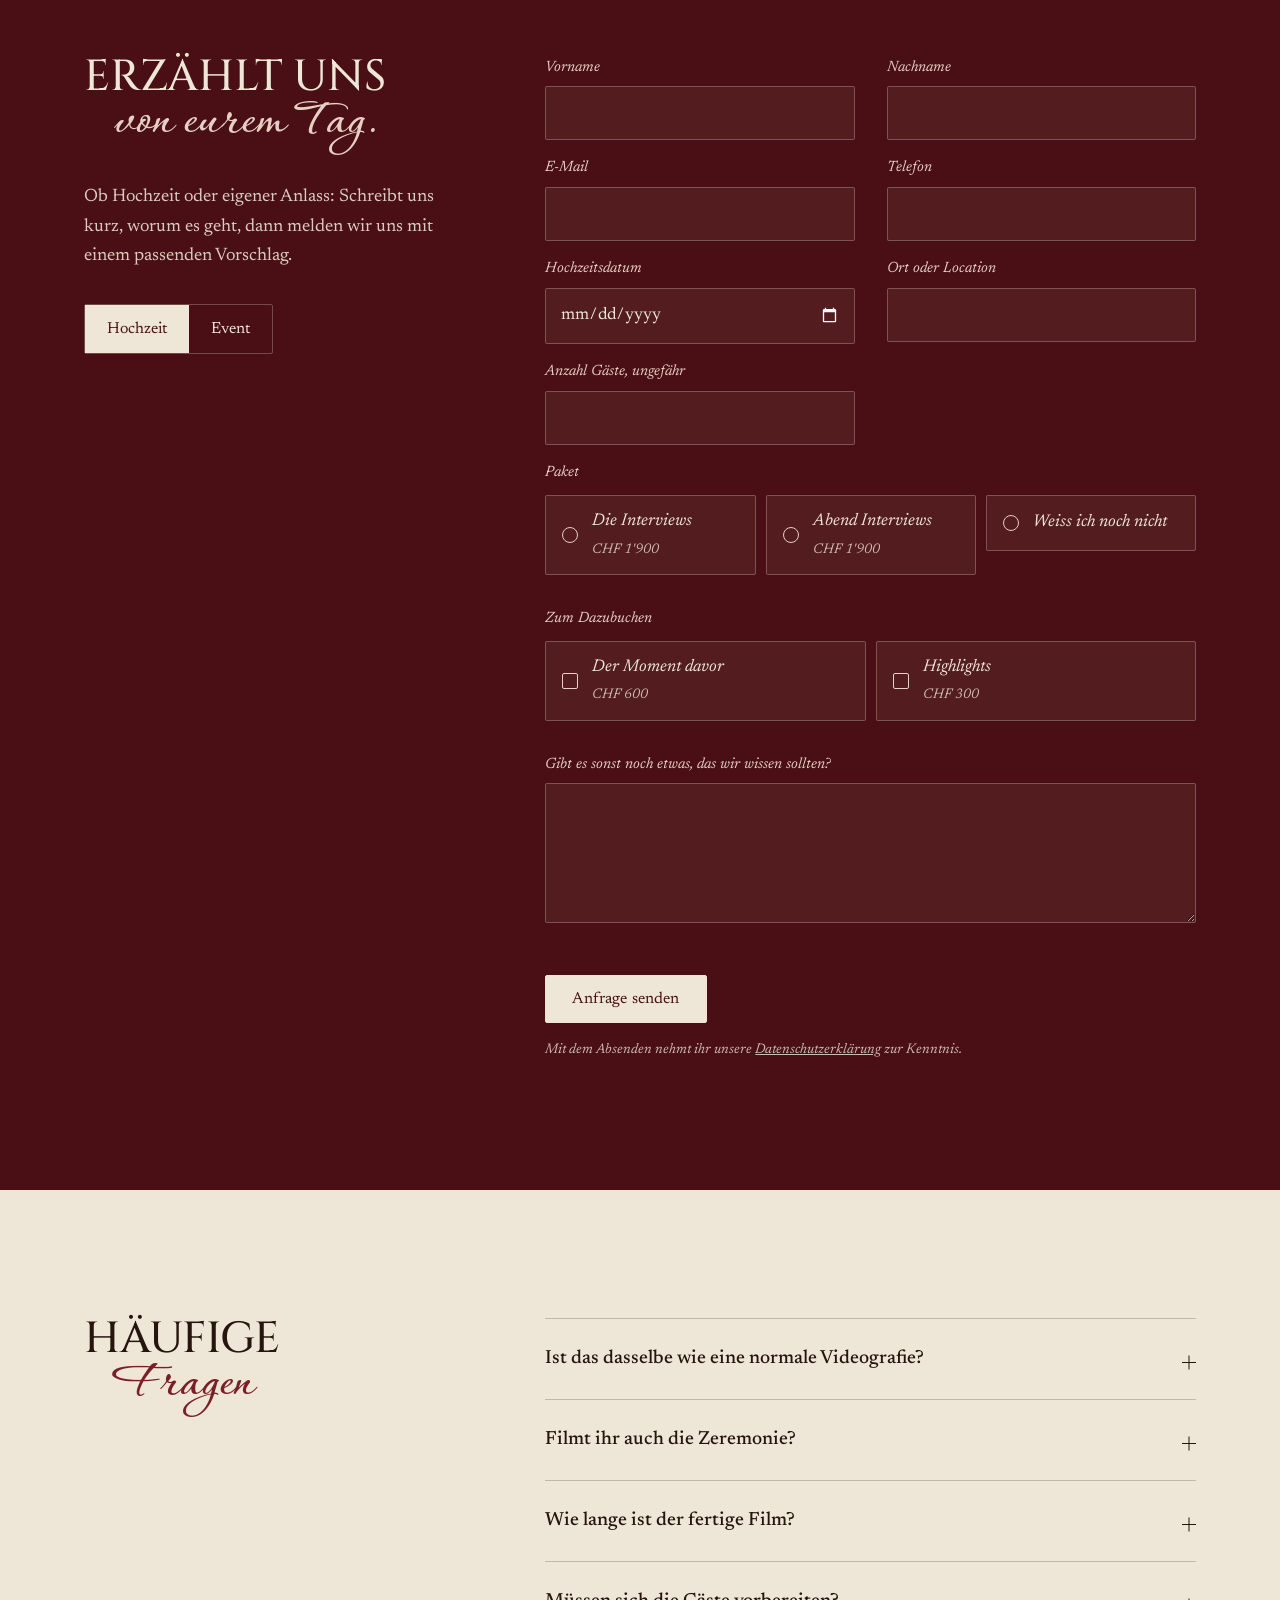
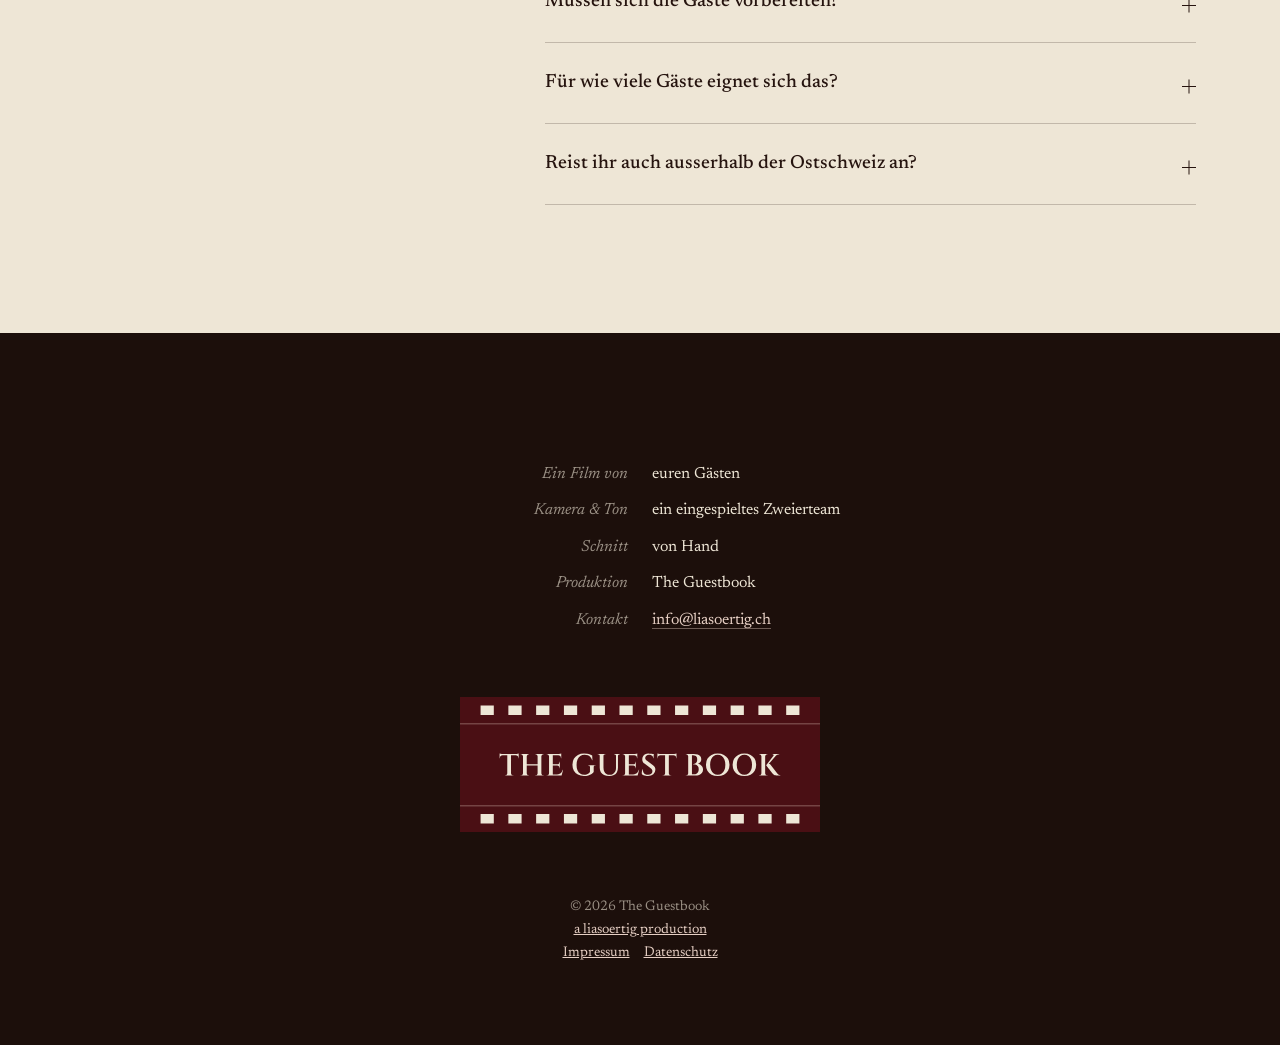
==== commit 7133ec16: "c" ====
--- a/index.html
+++ b/index.html
@@ -691,6 +691,7 @@
     daten._template='table';
     var fuerOfferte={};['anlass','vorname','nachname','email','telefon','datum','ort','gaeste','paket','zusatz','anlass_oder_firma'].forEach(function(k){if(daten[k]&&daten[k]!=='Keine'&&daten[k]!=='Nicht gewählt')fuerOfferte[k]=daten[k];});
     daten['Offerte erstellen']='https://theguestbook.ch/offerte.html#'+encodeURIComponent(JSON.stringify(fuerOfferte));
+    daten['In App übernehmen']='https://theguestbook.ch/app-uebernehmen.html#'+encodeURIComponent(JSON.stringify(fuerOfferte));
     daten._autoresponse='Danke für eure Anfrage bei The Guestbook! Wir haben eure Nachricht erhalten und melden uns in Kürze bei euch.\n\nSo geht es weiter:\n\n1. Wir melden uns und besprechen gemeinsam Datum, Ablauf und eure Wünsche.\n2. Ihr erhaltet eine Offerte und den Vertrag, damit euer Tag fix reserviert ist.\n3. Am Drehtag sind wir vor Ort und sammeln die Stimmen eurer Gäste.\n\nHerzliche Grüsse\nLias\nThe Guestbook\ntheguestbook.ch';
     knopf.disabled=true;knopf.textContent='Wird gesendet';
     /* FormSubmit verschickt die Mails, bevor es antwortet, das dauert oft mehrere Sekunden.
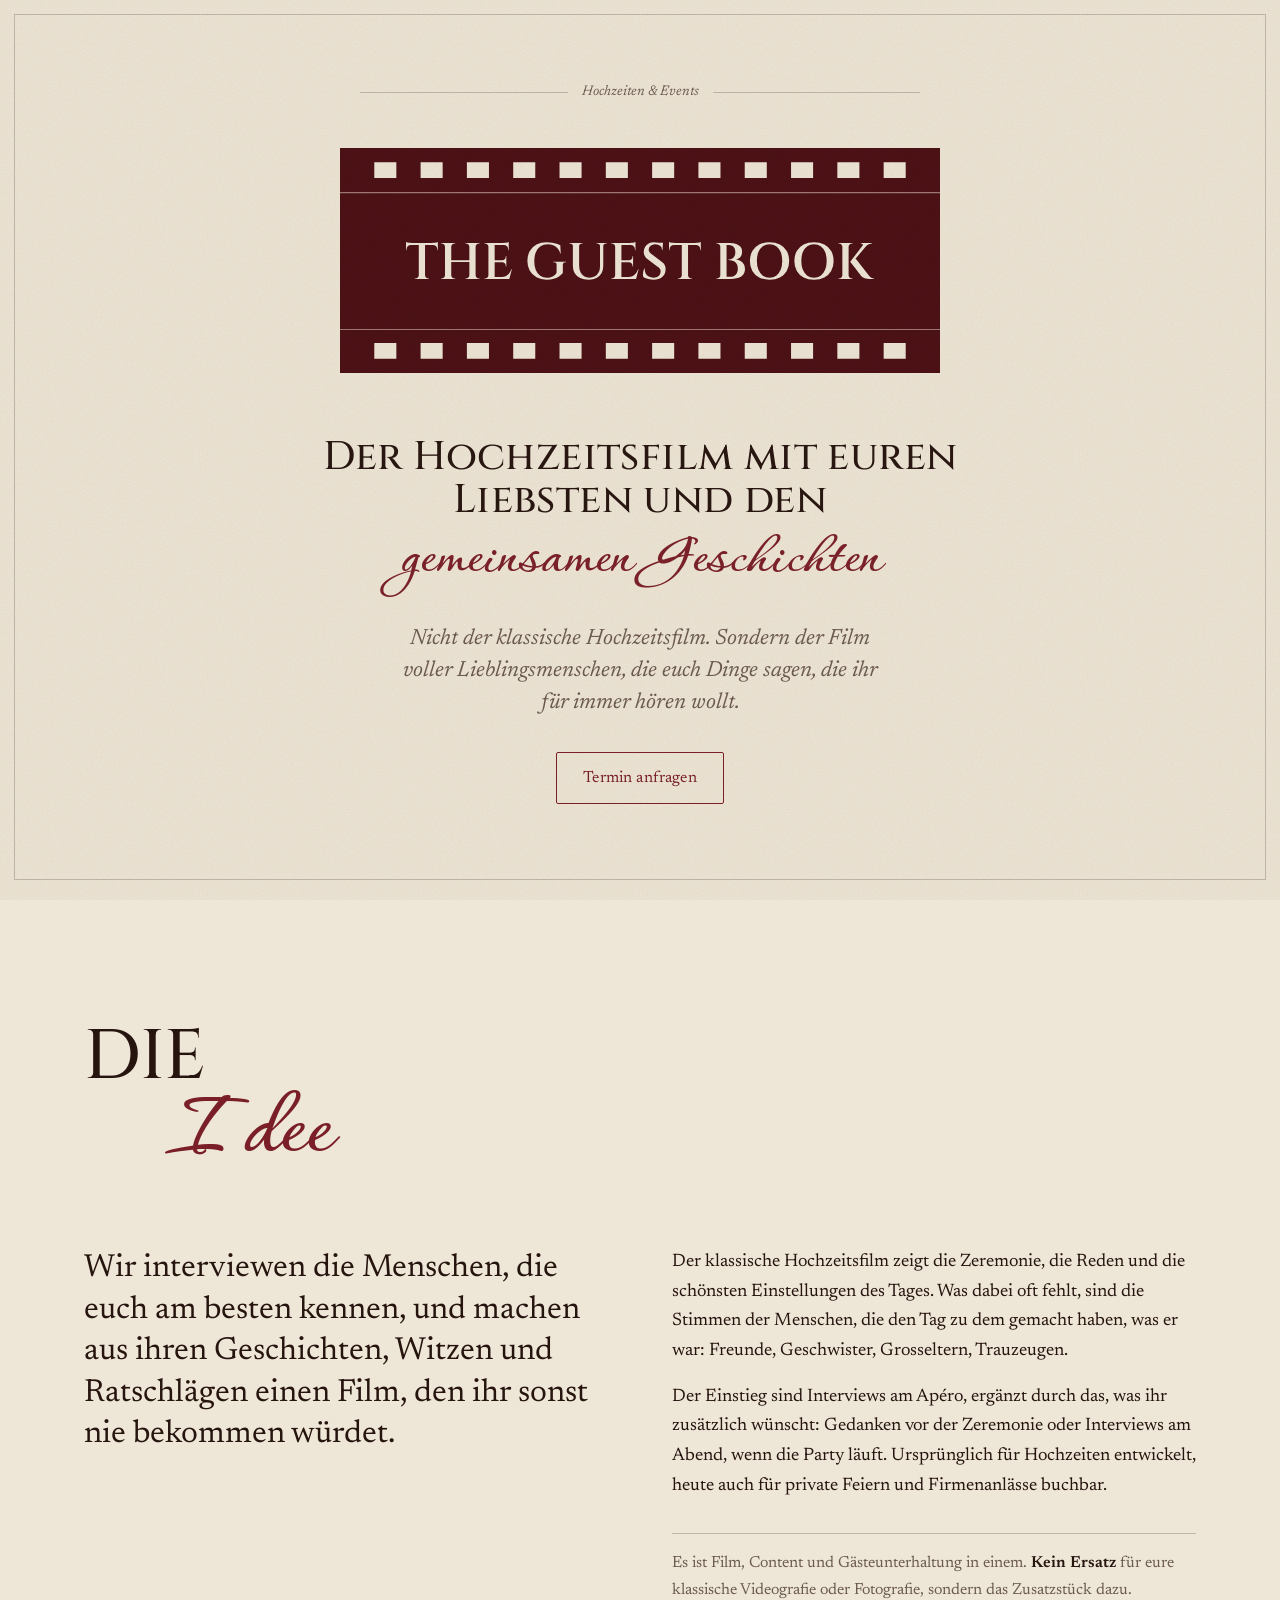
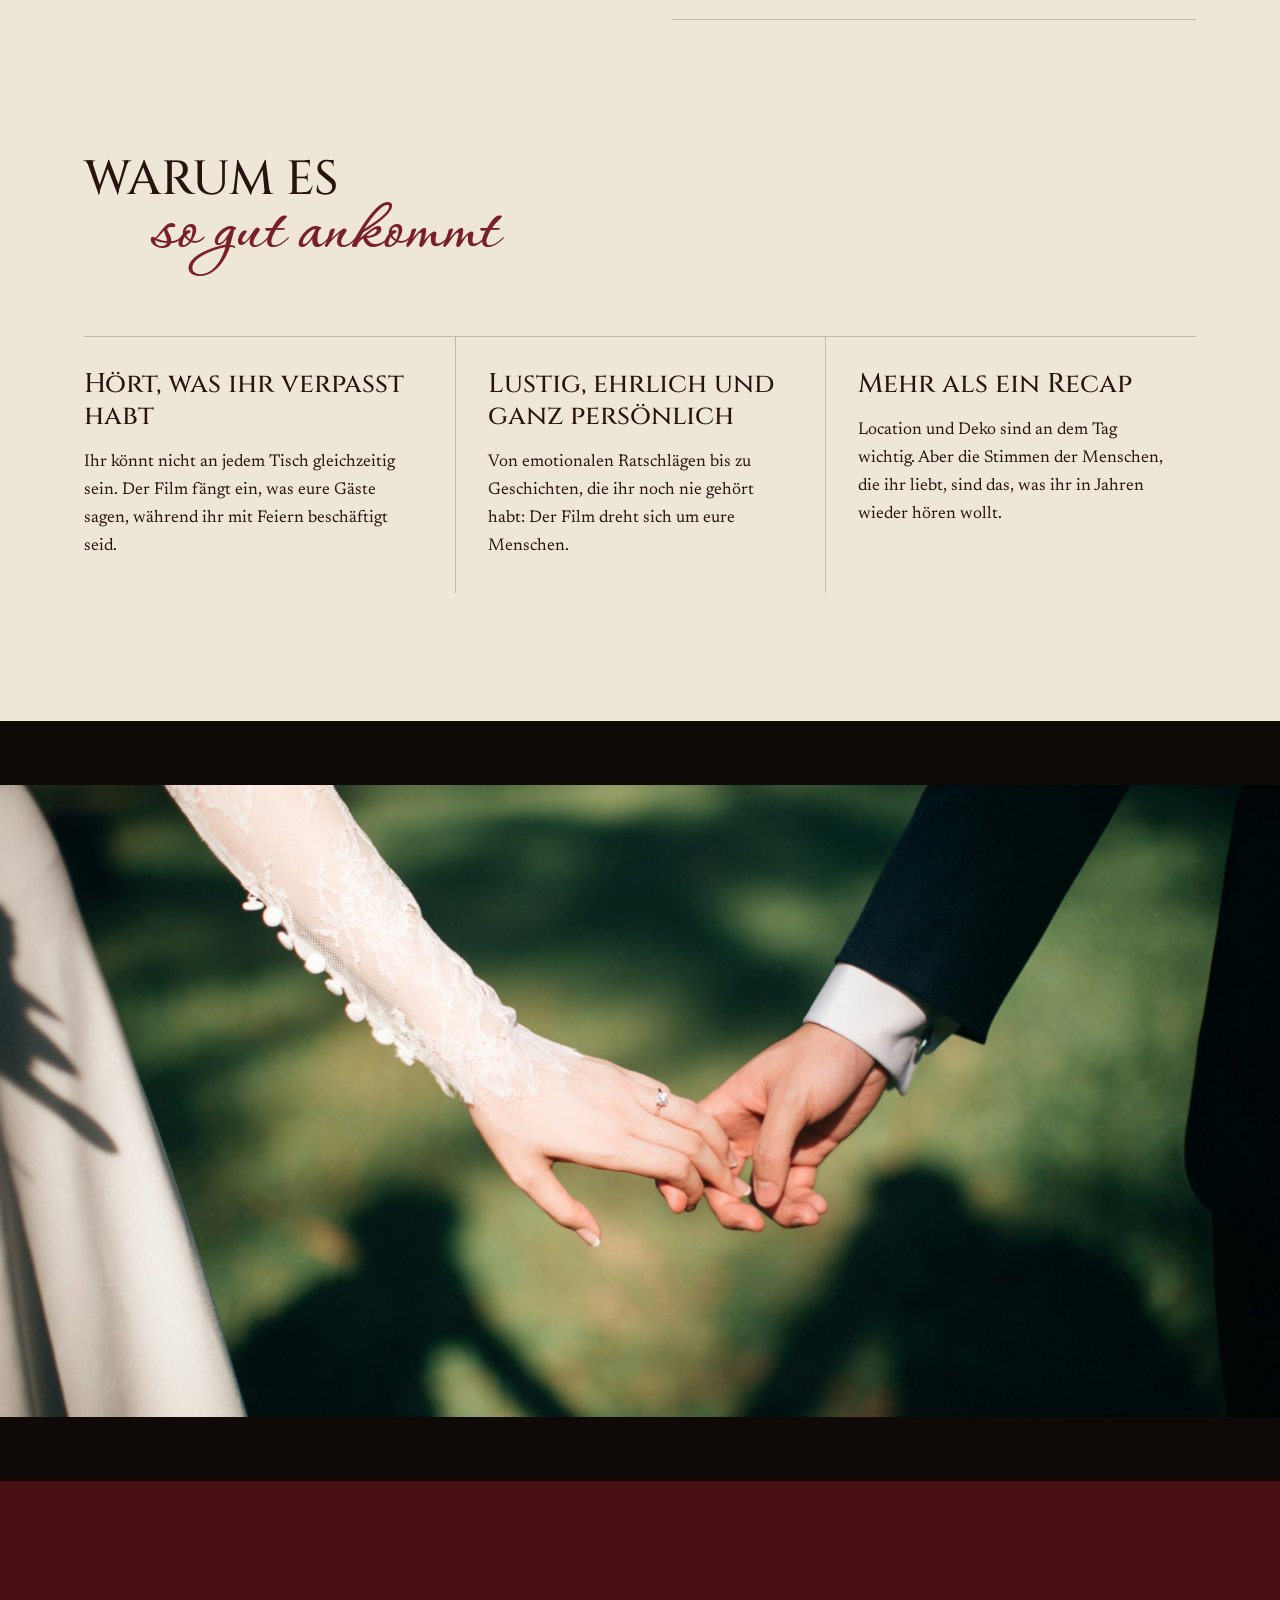
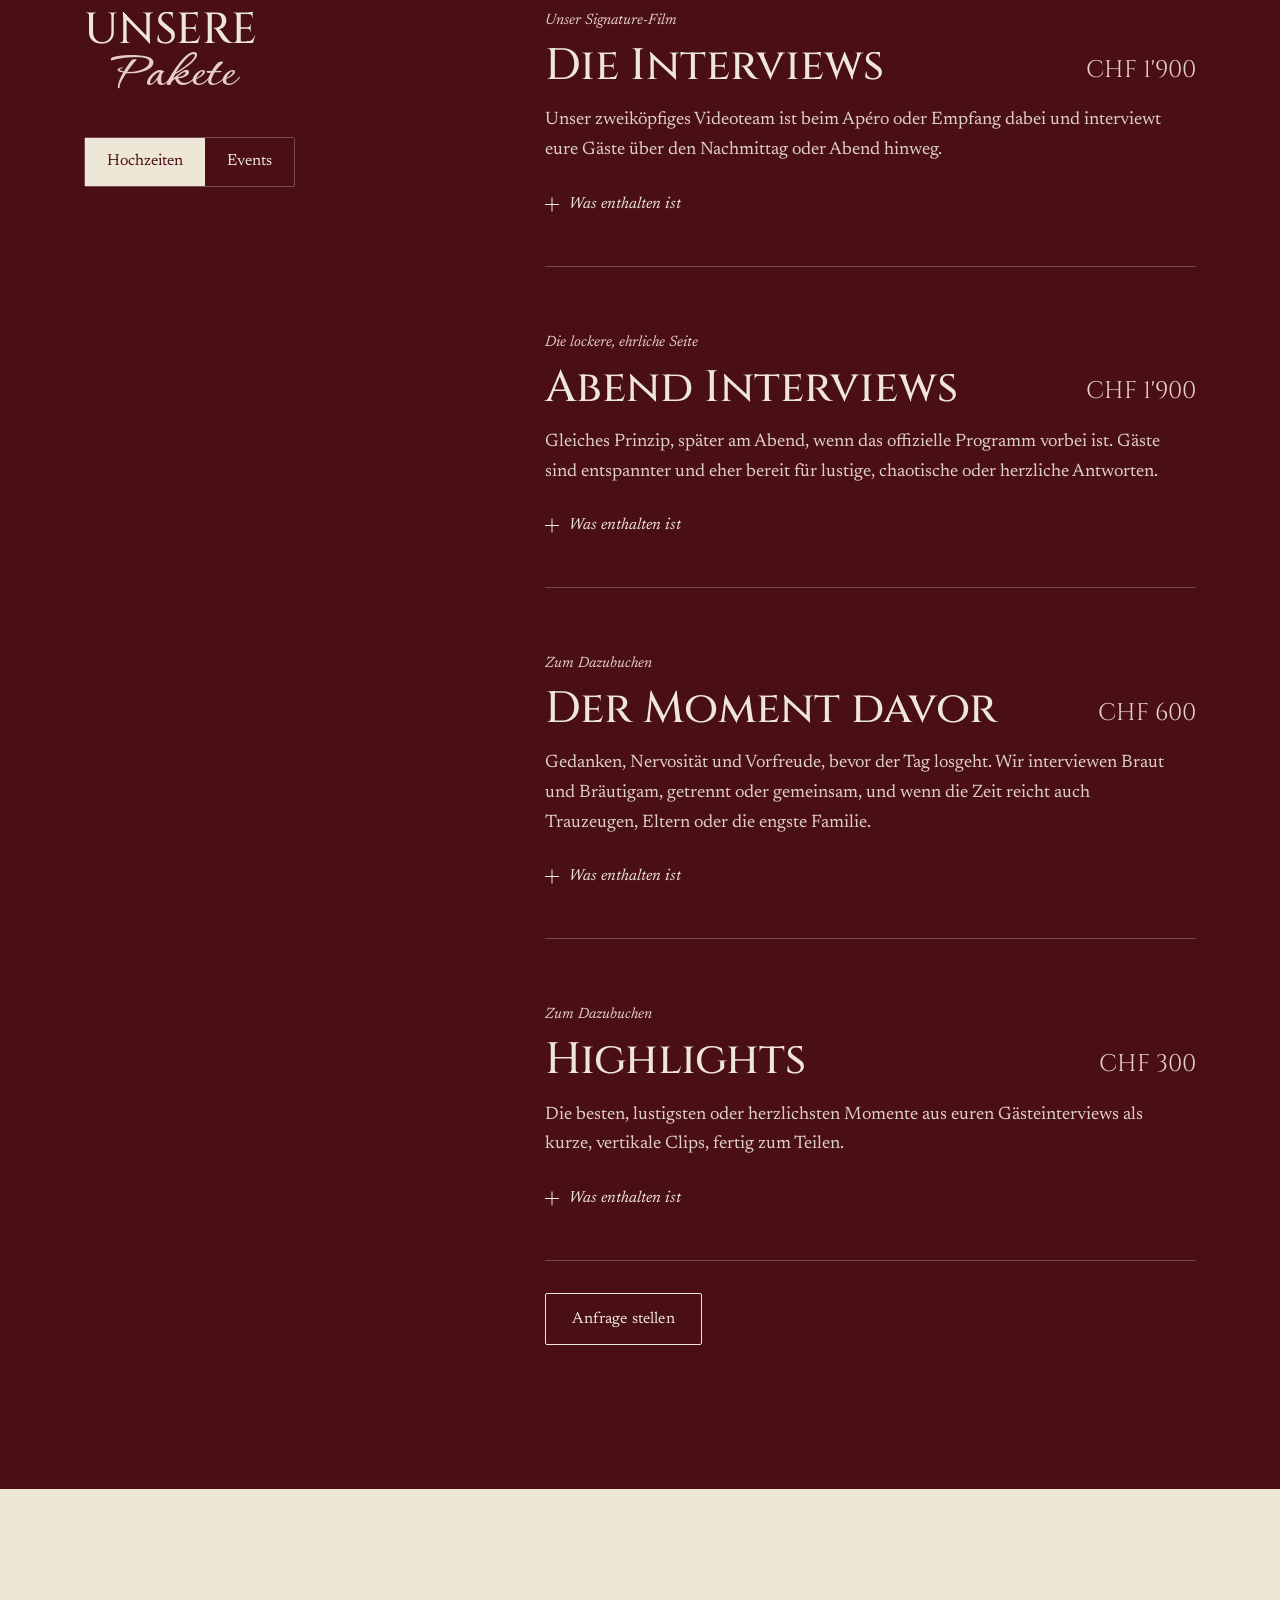
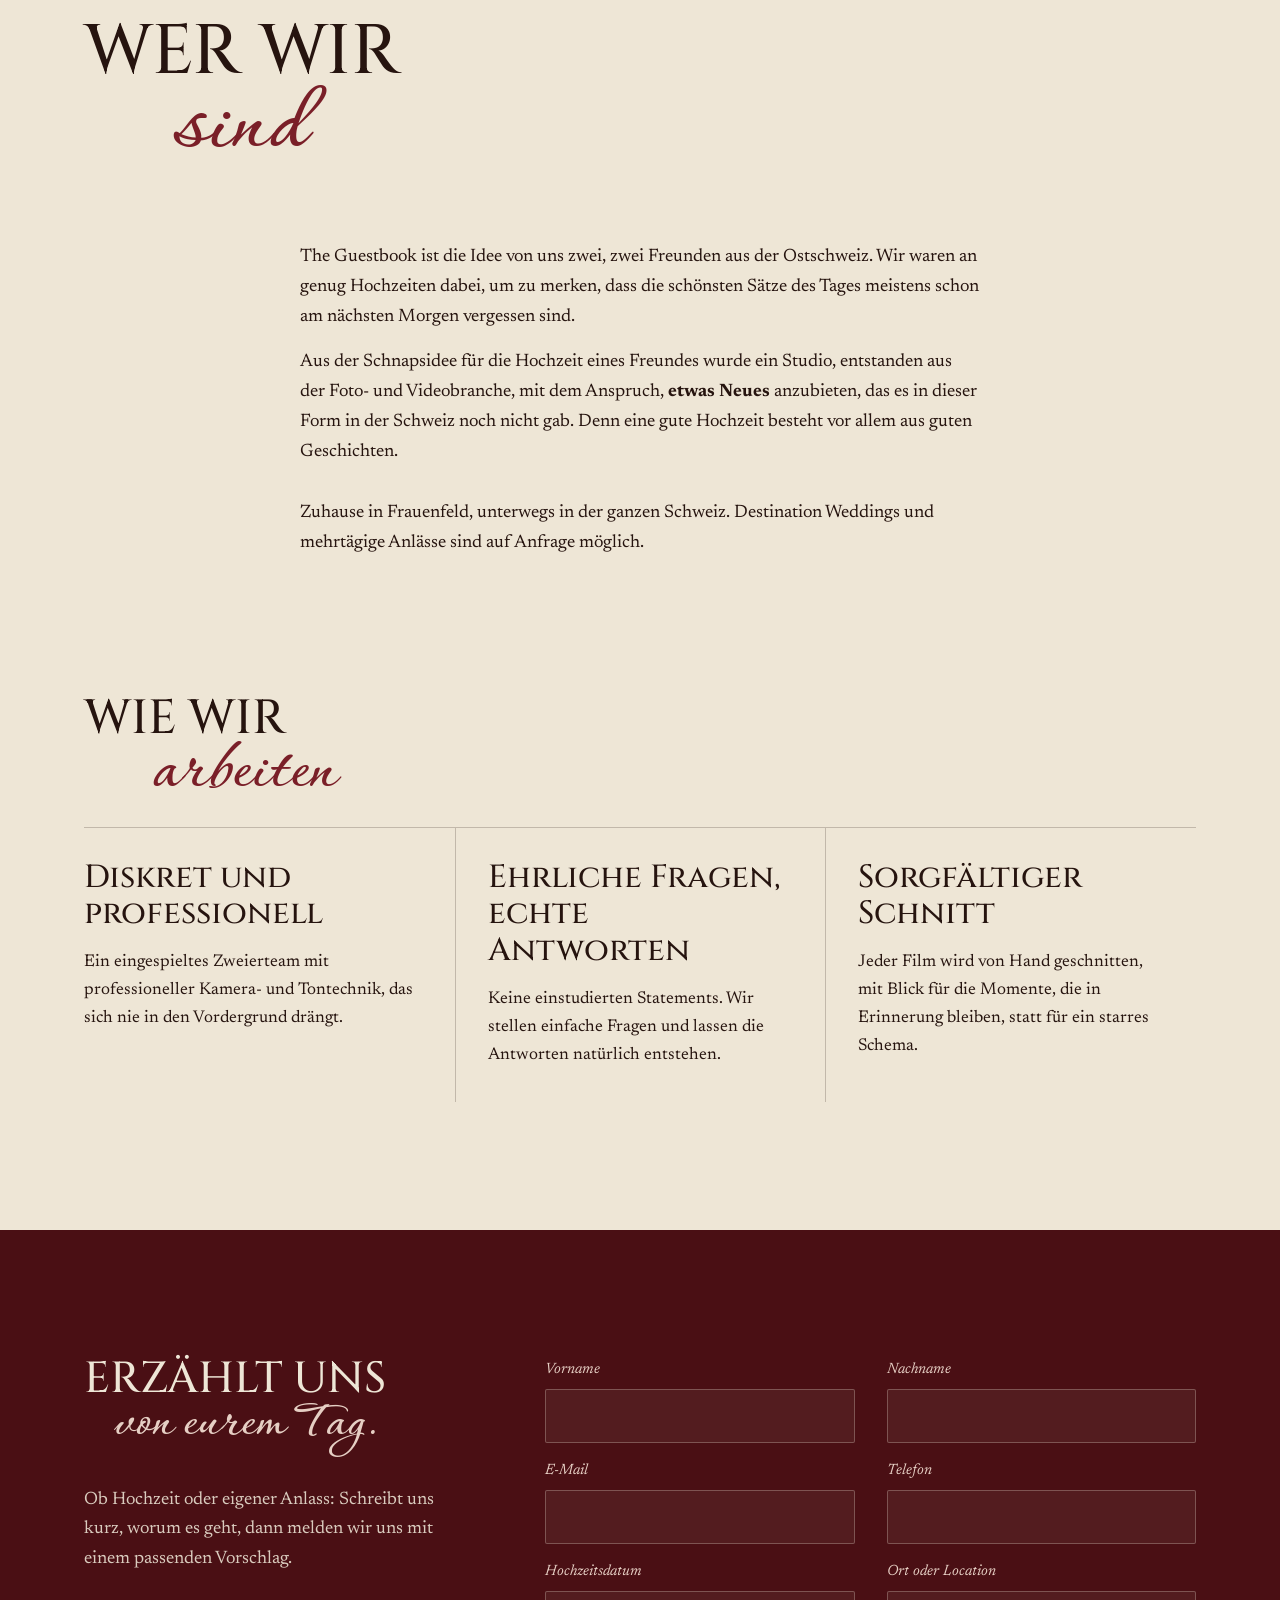
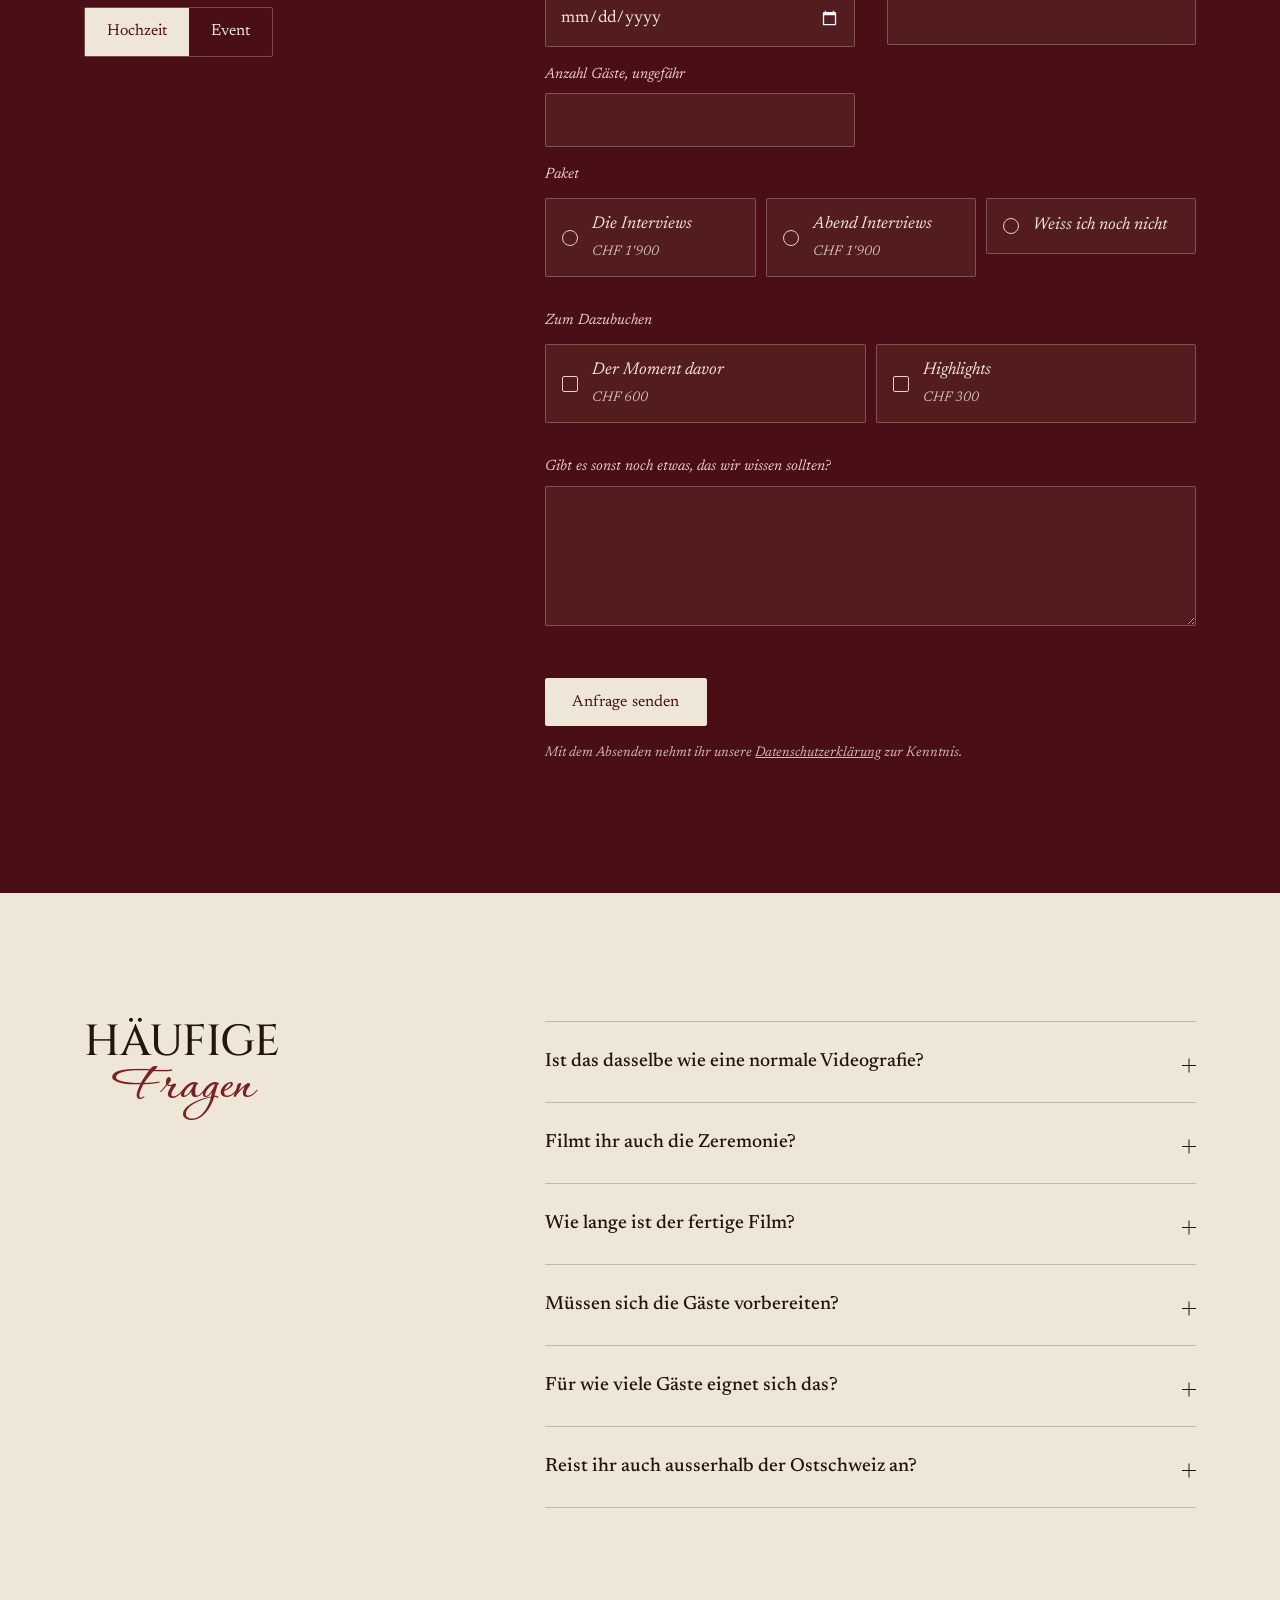
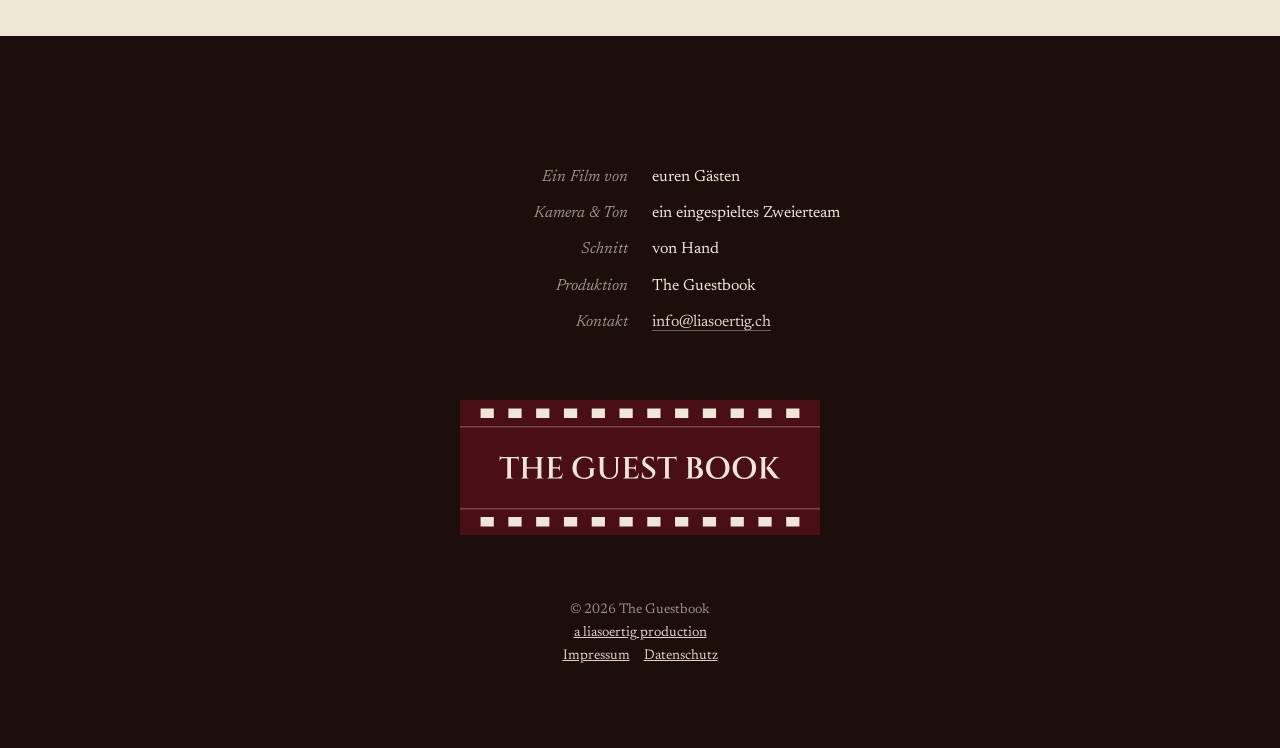
==== commit 4e00cc71: "c" ====
--- a/index.html
+++ b/index.html
@@ -185,6 +185,7 @@
 /* Über uns */
 .ueber-raster{display:grid;gap:var(--s4);grid-template-columns:1fr}
 @media (min-width:900px){.ueber-raster{grid-template-columns:5fr 6fr;align-items:start}}
+@media (min-width:900px){.ueber-raster.voll{grid-template-columns:1fr;max-width:680px;margin:0 auto}}
 .ueber h3{font-family:var(--f-display);font-weight:500;font-size:clamp(24px,2.8vw,32px);line-height:1.15;margin:0 0 var(--s2)}
 .bildfeld{margin:0}
 .bildfeld .bild{aspect-ratio:4/5;background:
@@ -498,11 +499,7 @@
 <section class="kapitel ueber" id="ueber-uns" aria-labelledby="t-ueber">
   <div class="wrap">
     <h2 class="titel" id="t-ueber"><span class="caps">Wer wir</span><span class="skript">sind</span></h2>
-    <div class="ueber-raster">
-      <figure class="bildfeld">
-        <div class="bild" role="img" aria-label="Platzhalter für das Foto der beiden Gründer">Foto folgt</div>
-        <figcaption>Die beiden Gründer von The Guestbook</figcaption>
-      </figure>
+    <div class="ueber-raster voll">
       <div>
         <p>The Guestbook ist die Idee von uns zwei, zwei Freunden aus der Ostschweiz. Wir waren an genug Hochzeiten dabei, um zu merken, dass die schönsten Sätze des Tages meistens schon am nächsten Morgen vergessen sind.</p>
         <p>Aus der Schnapsidee für die Hochzeit eines Freundes wurde ein Studio, entstanden aus der Foto- und Videobranche, mit dem Anspruch, <strong>etwas Neues</strong> anzubieten, das es in dieser Form in der Schweiz noch nicht gab. Denn eine gute Hochzeit besteht vor allem aus guten Geschichten.</p>
@@ -691,7 +688,7 @@
     daten._template='table';
     var fuerOfferte={};['anlass','vorname','nachname','email','telefon','datum','ort','gaeste','paket','zusatz','anlass_oder_firma'].forEach(function(k){if(daten[k]&&daten[k]!=='Keine'&&daten[k]!=='Nicht gewählt')fuerOfferte[k]=daten[k];});
     daten['Offerte erstellen']='https://theguestbook.ch/offerte.html#'+encodeURIComponent(JSON.stringify(fuerOfferte));
-    daten['In App übernehmen']='https://theguestbook.ch/app-uebernehmen.html#'+encodeURIComponent(JSON.stringify(fuerOfferte));
+    daten['In App uebernehmen']='https://theguestbook.ch/app-uebernehmen.html#'+encodeURIComponent(JSON.stringify(fuerOfferte));
     daten._autoresponse='Danke für eure Anfrage bei The Guestbook! Wir haben eure Nachricht erhalten und melden uns in Kürze bei euch.\n\nSo geht es weiter:\n\n1. Wir melden uns und besprechen gemeinsam Datum, Ablauf und eure Wünsche.\n2. Ihr erhaltet eine Offerte und den Vertrag, damit euer Tag fix reserviert ist.\n3. Am Drehtag sind wir vor Ort und sammeln die Stimmen eurer Gäste.\n\nHerzliche Grüsse\nLias\nThe Guestbook\ntheguestbook.ch';
     knopf.disabled=true;knopf.textContent='Wird gesendet';
     /* FormSubmit verschickt die Mails, bevor es antwortet, das dauert oft mehrere Sekunden.
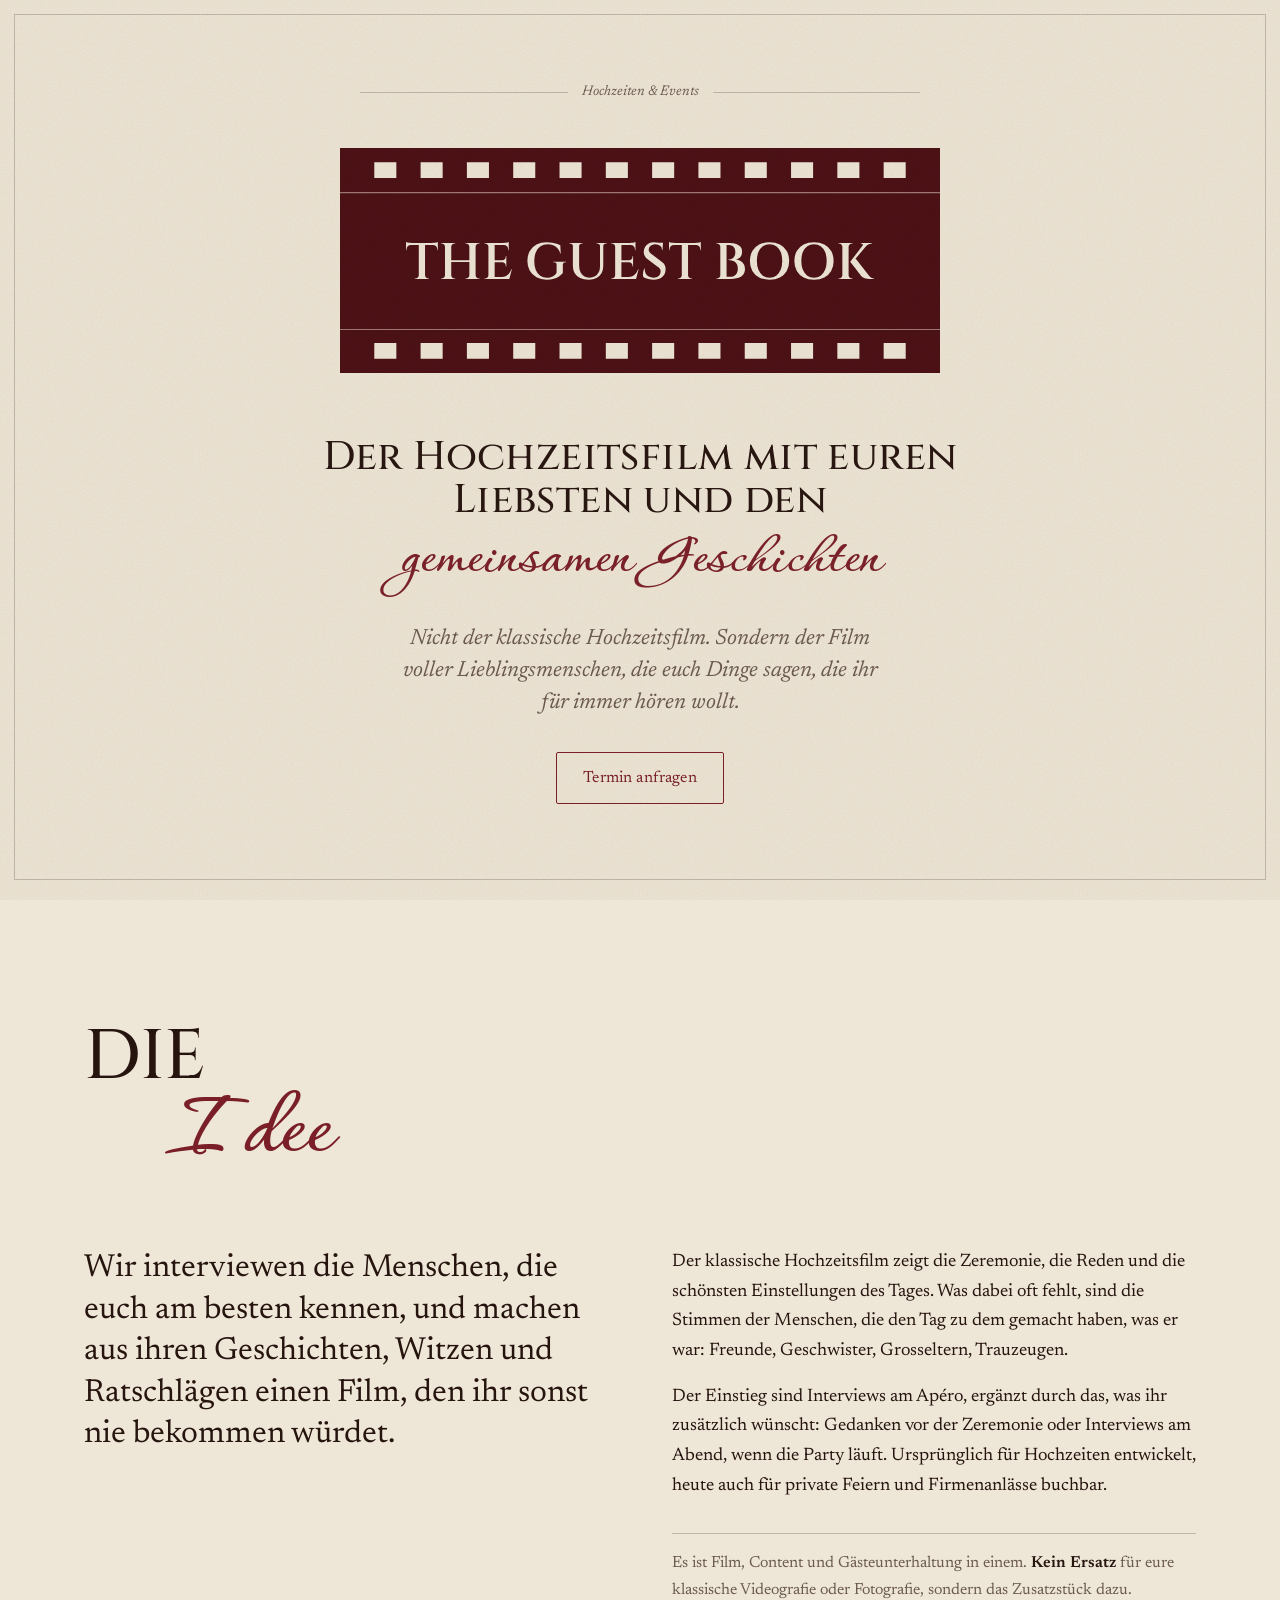
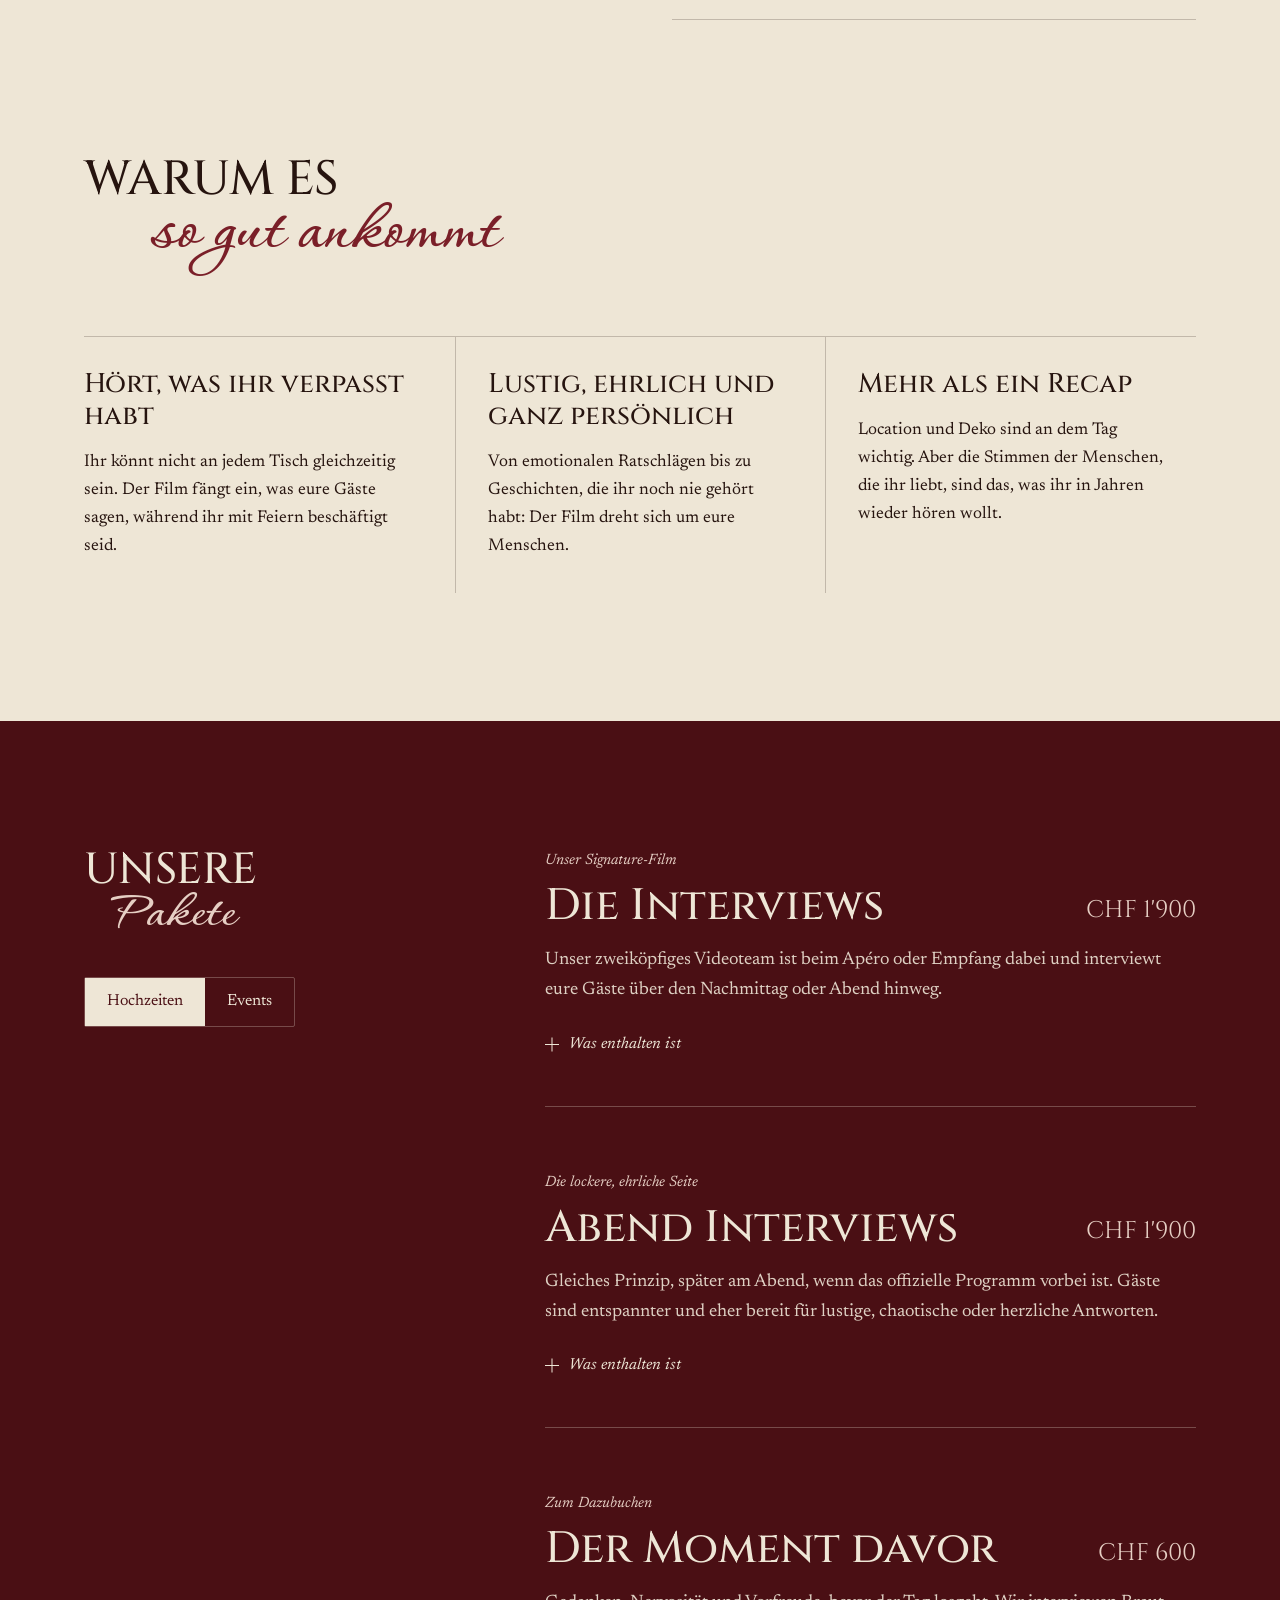
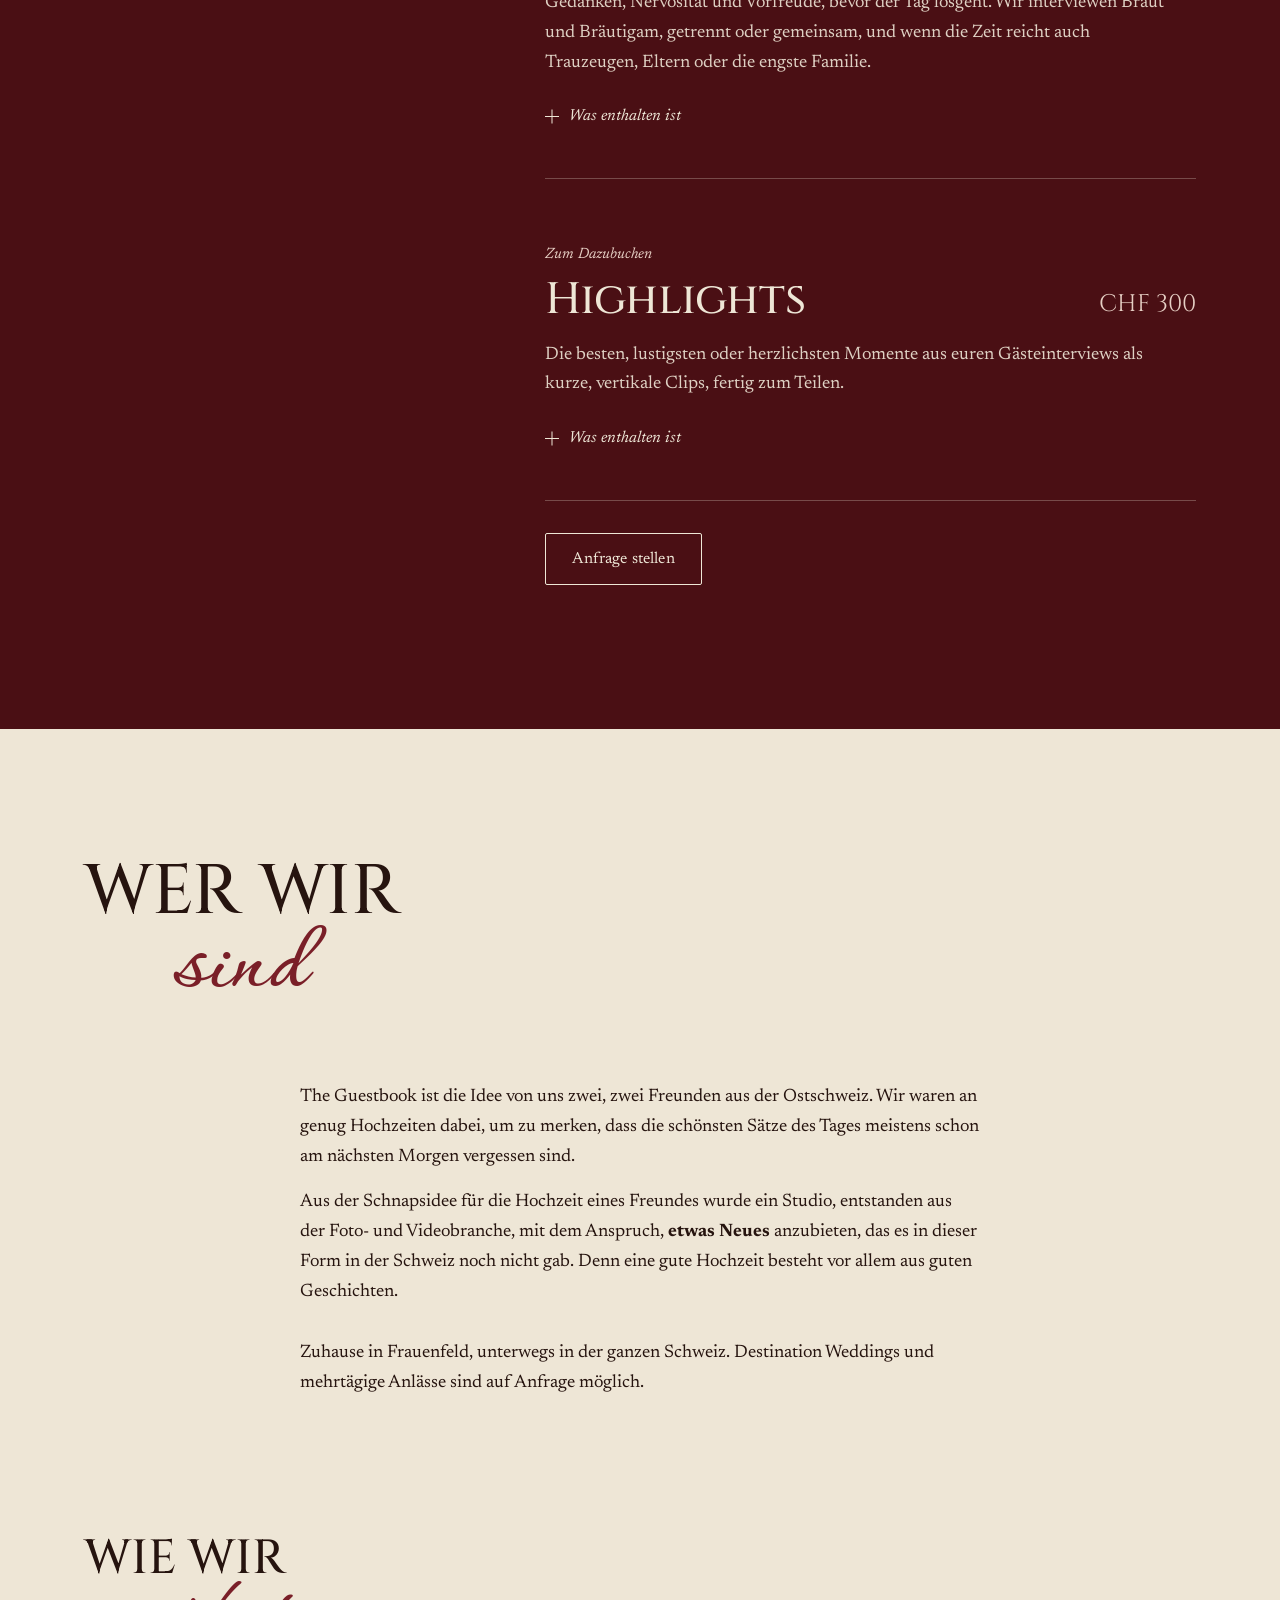
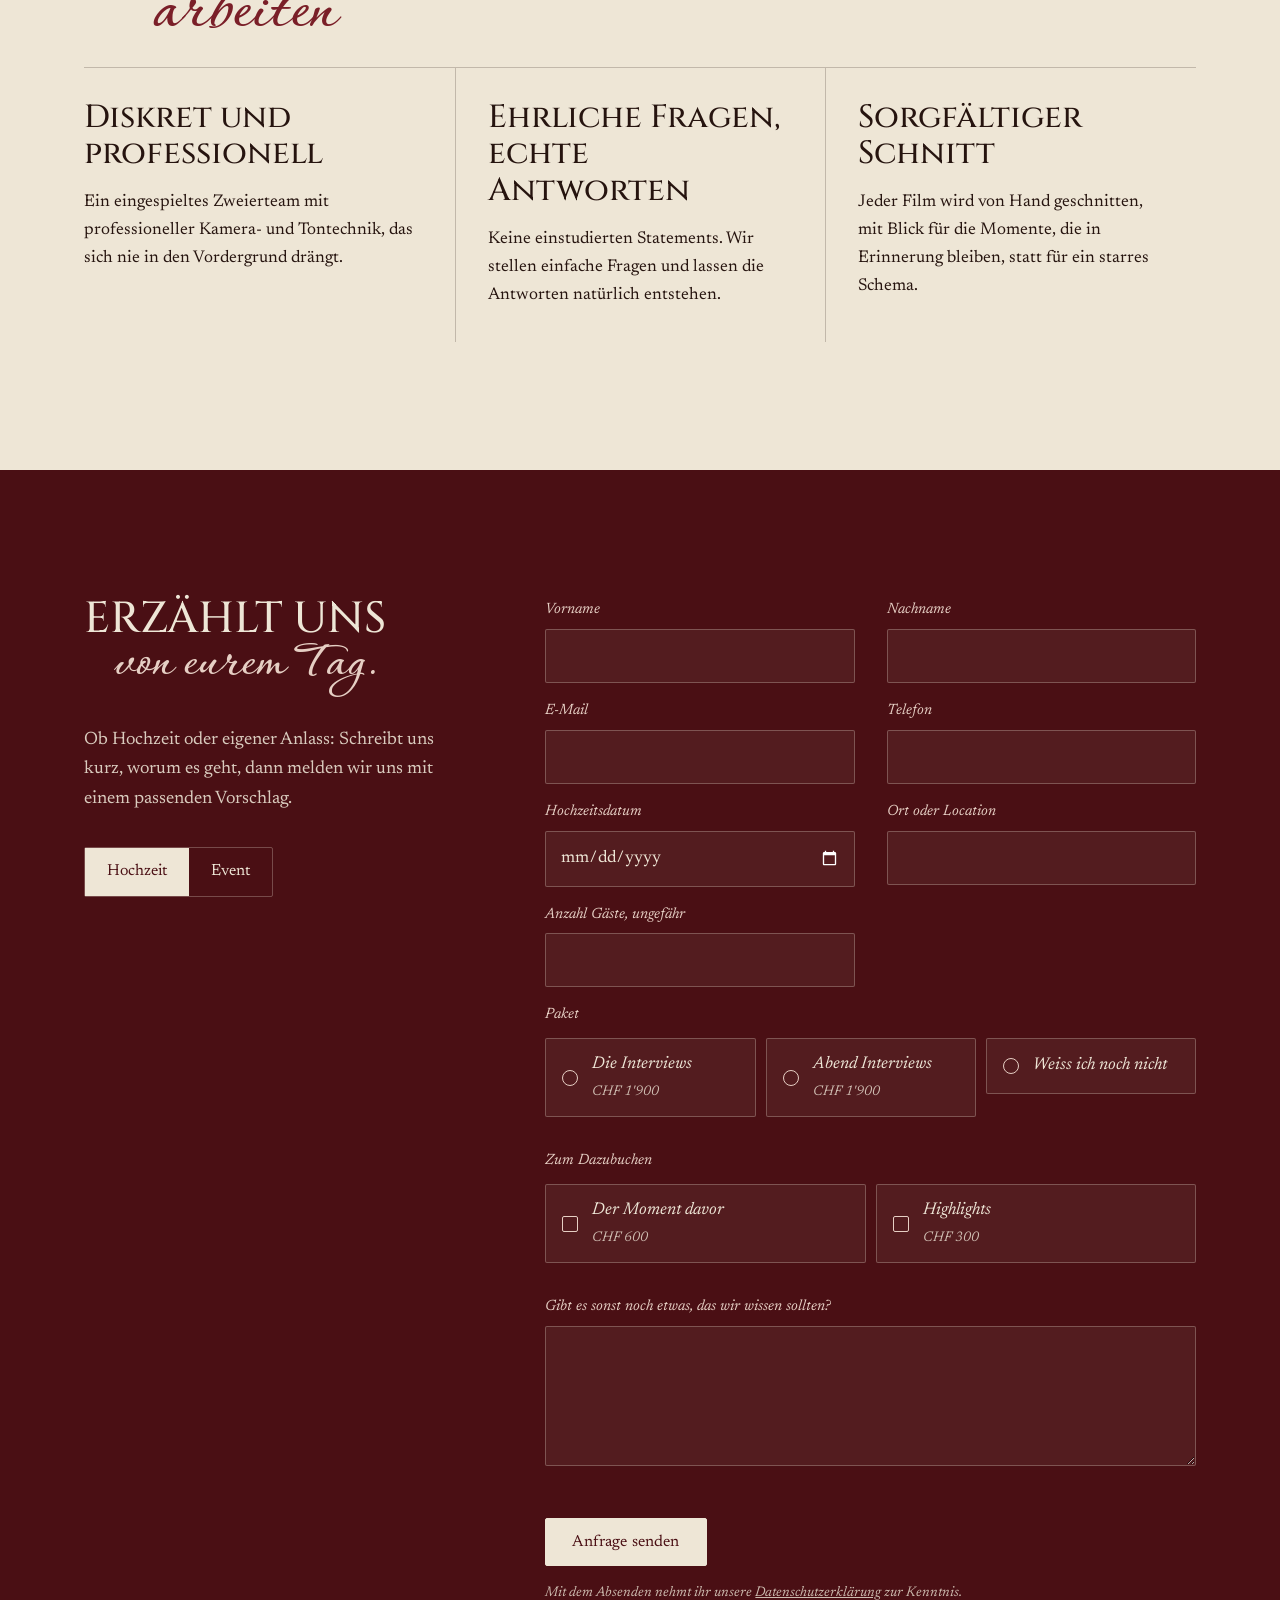
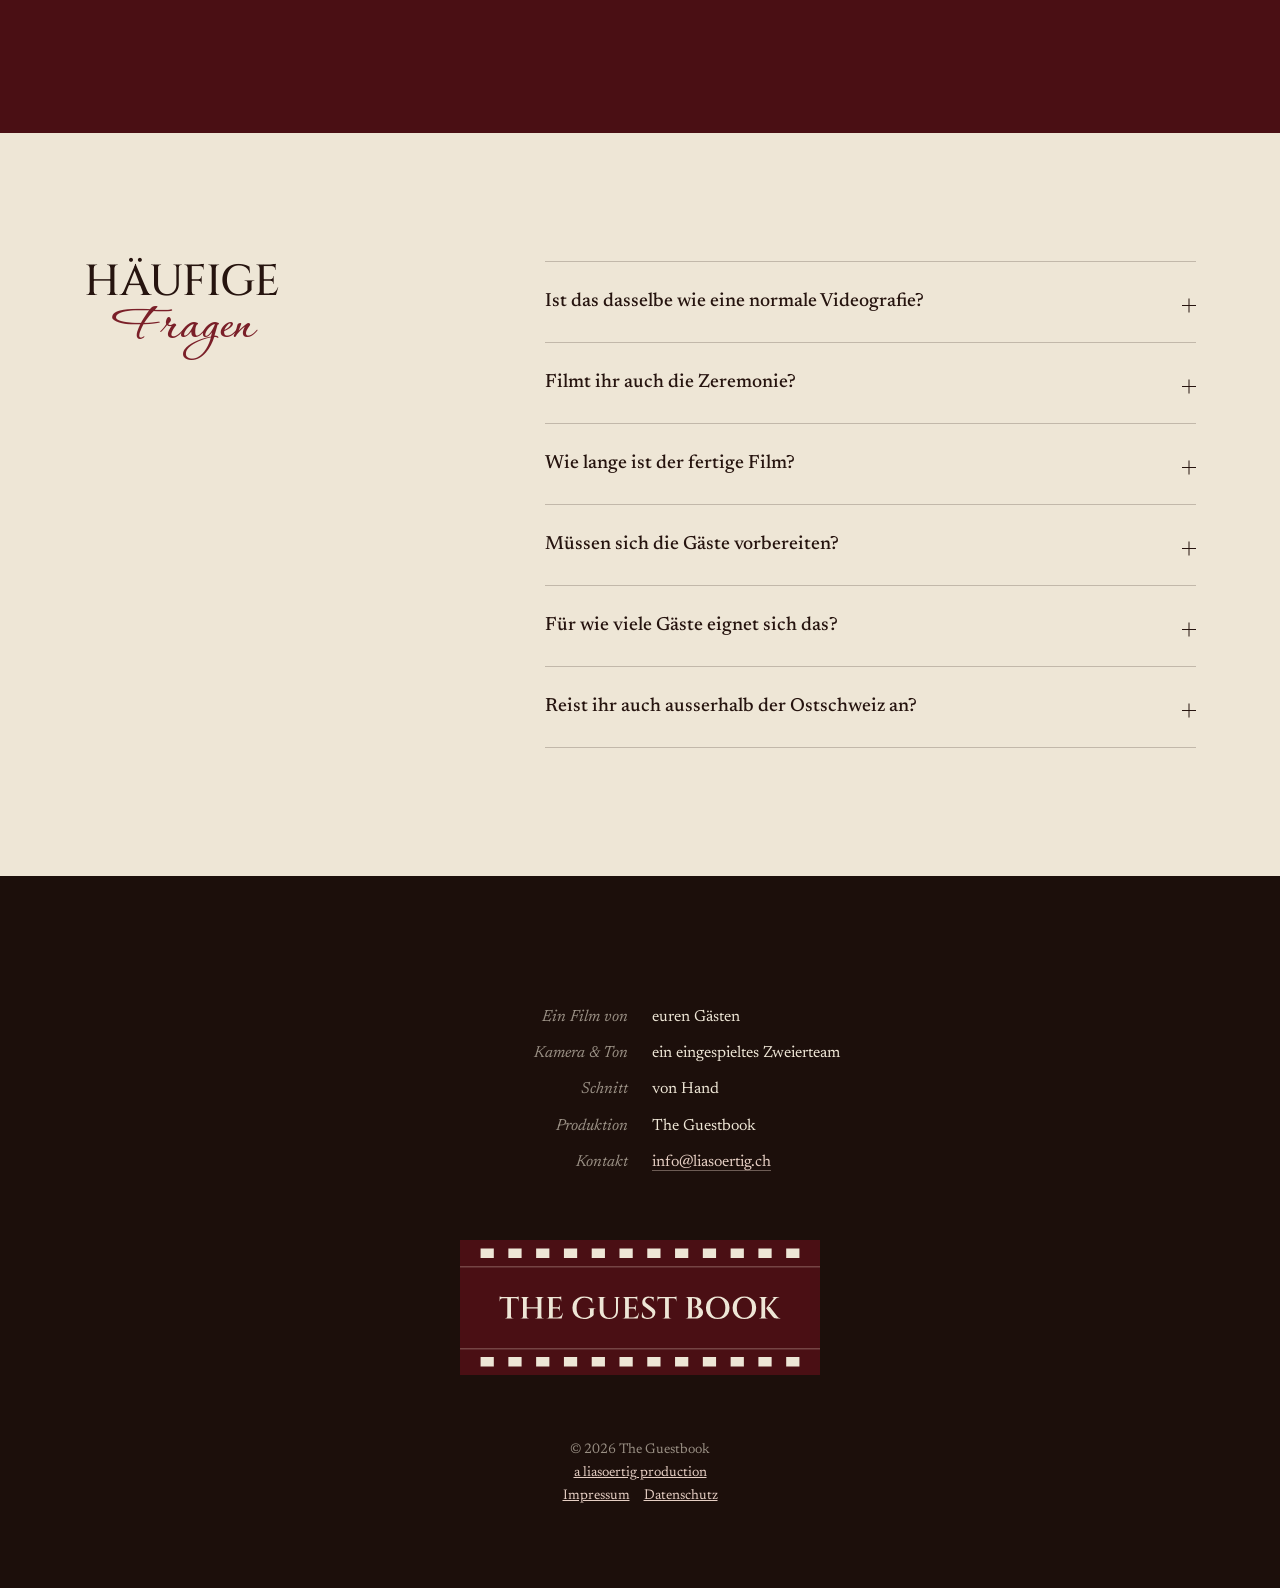
==== commit b073ac26: "c" ====
--- a/index.html
+++ b/index.html
@@ -410,12 +410,6 @@
   </div>
 </section>
 
-<section class="still" aria-label="Zitat">
-  <div class="rahmen o"></div>
-  <img class="figuren" src="haende.jpg" alt="Hand in Hand, Brautpaar an einer Hochzeit" loading="lazy">
-  <div class="rahmen u"></div>
-</section>
-
 <section class="kapitel bordeaux dunkel pakete-bereich" id="pakete" aria-labelledby="t-pakete">
   <div class="wrap">
 <div class="zweispaltig">
